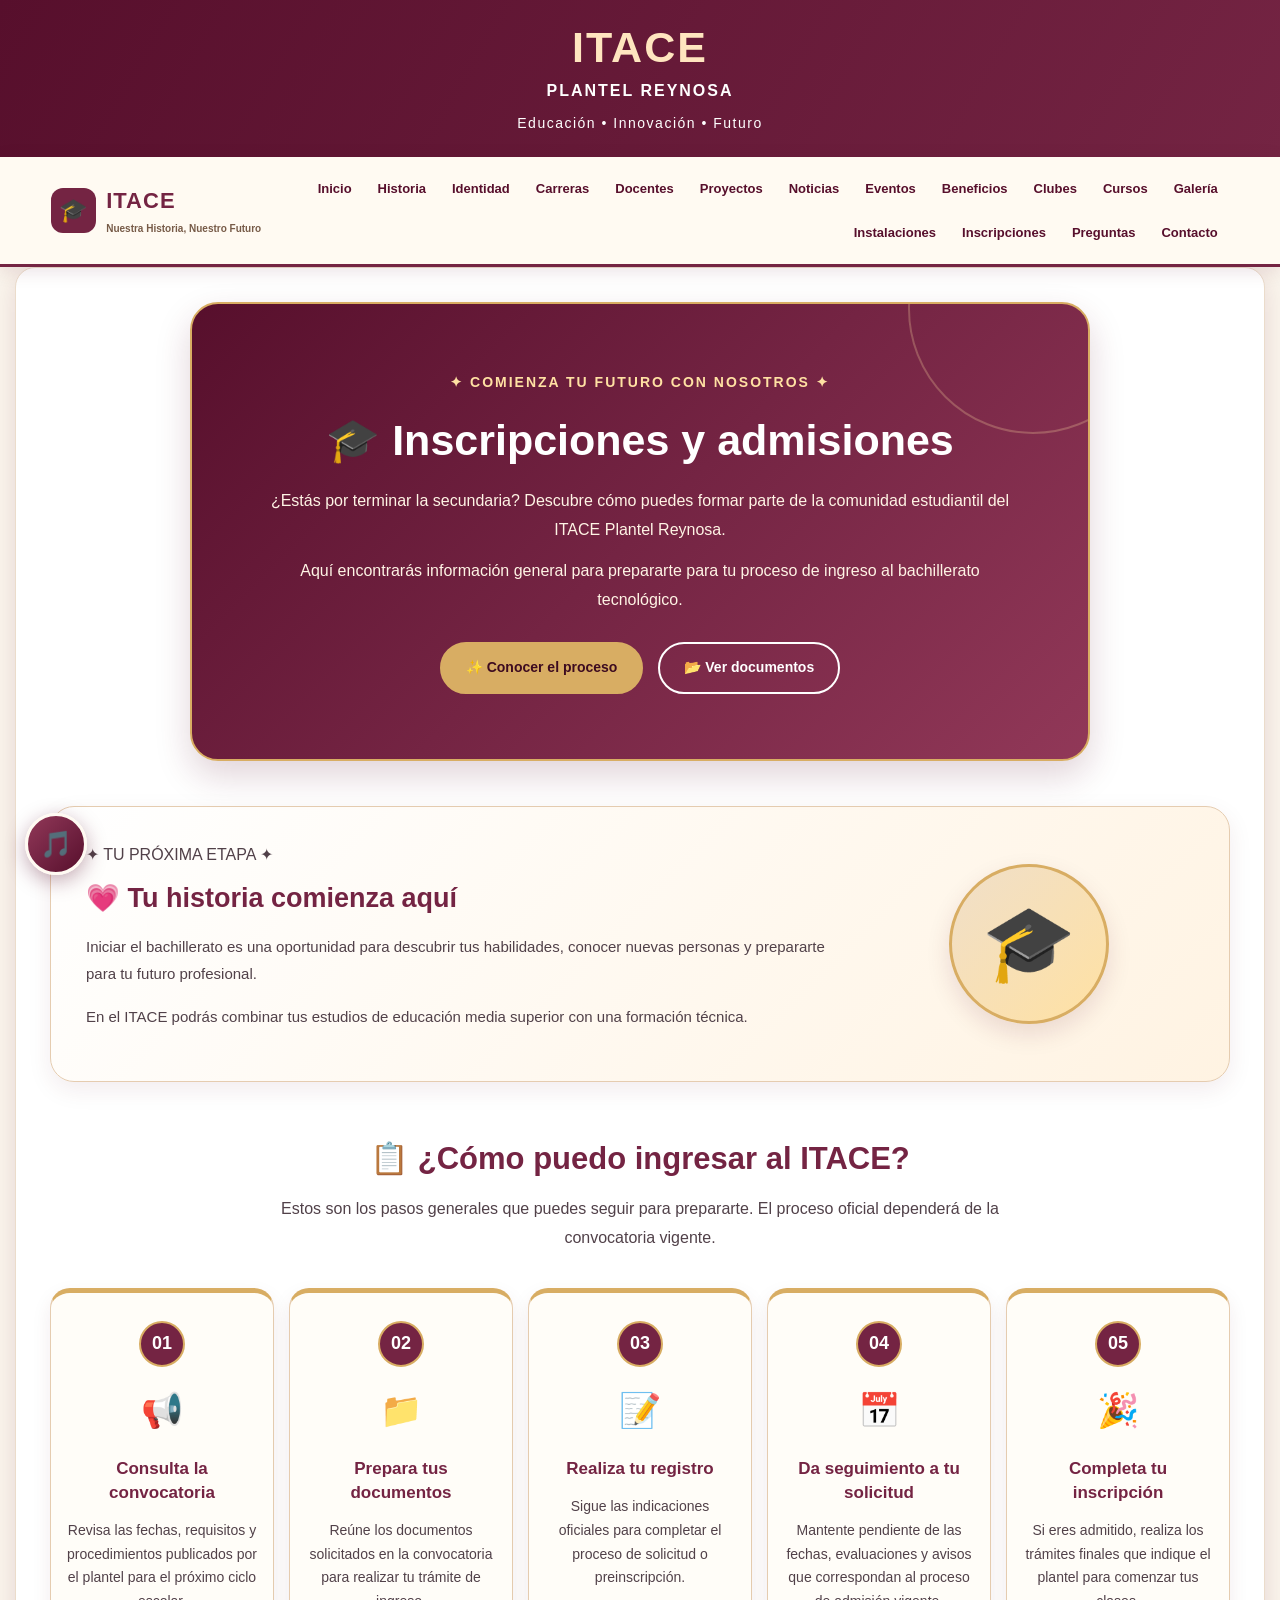
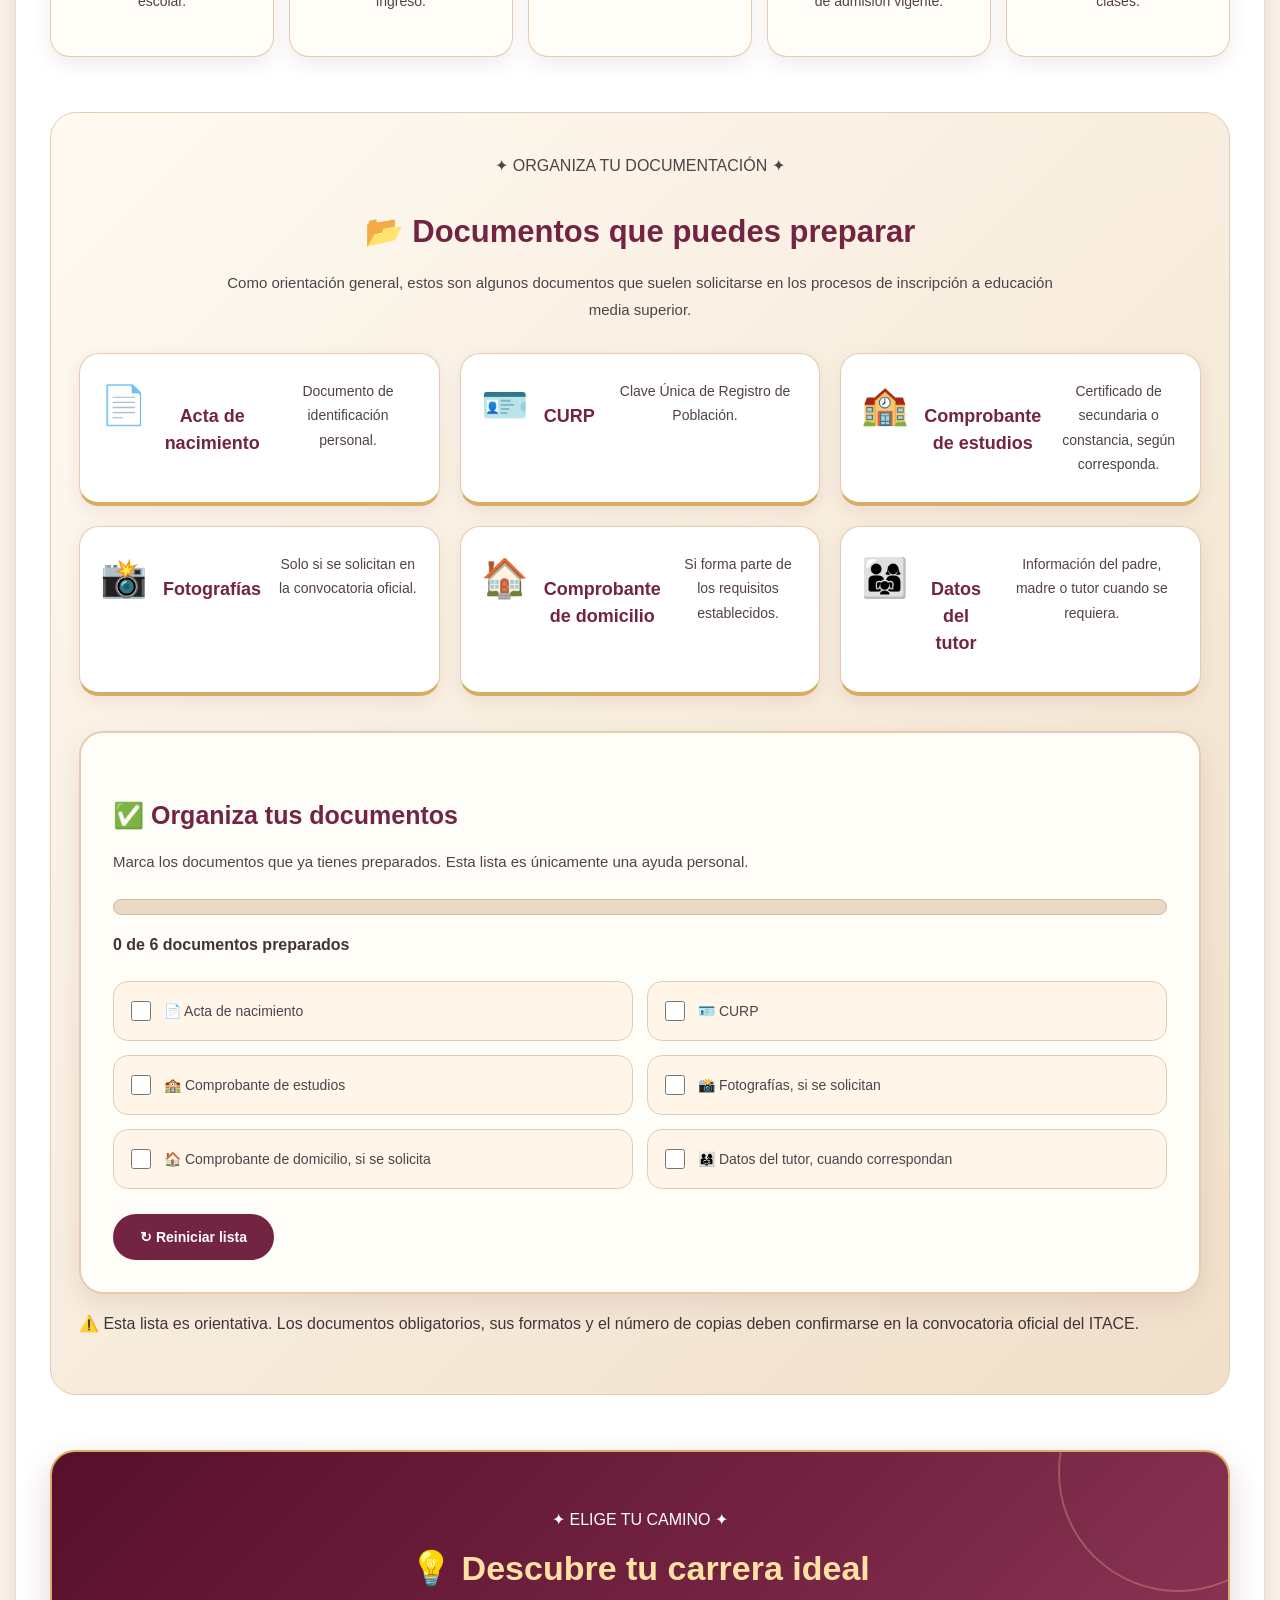
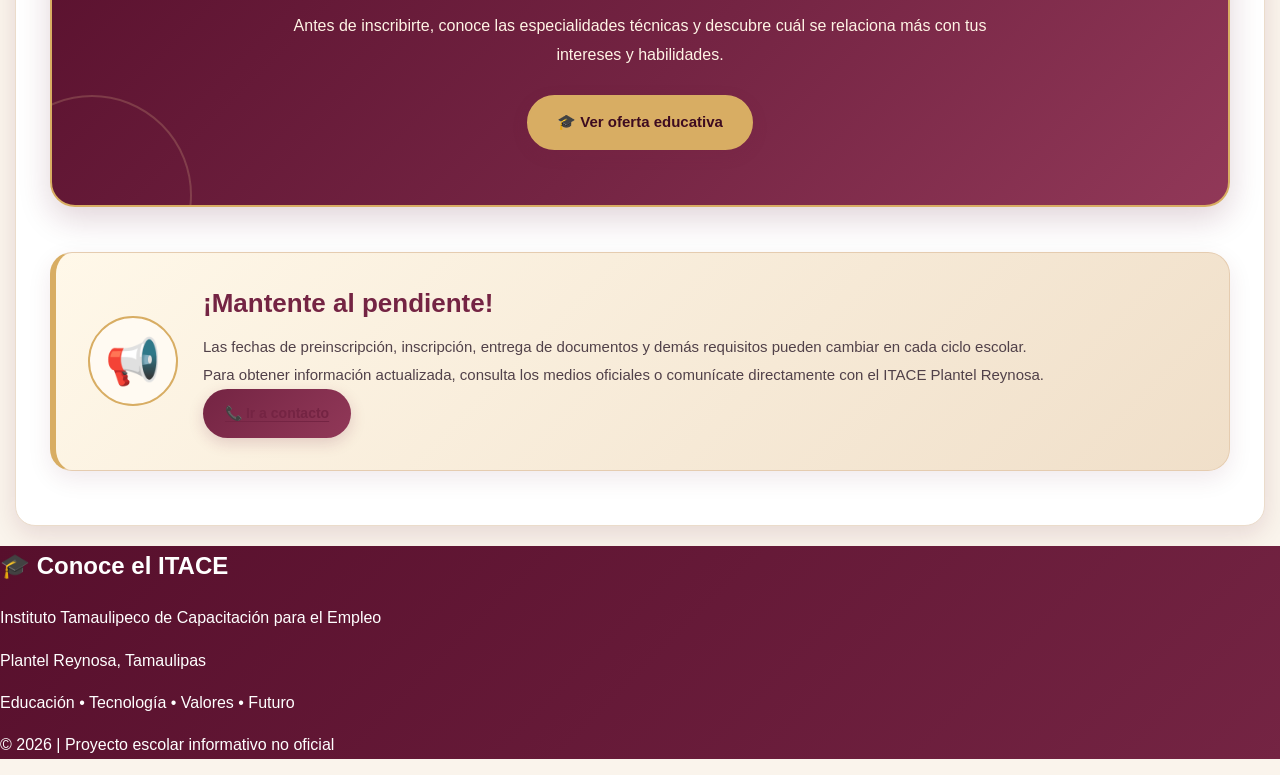
==== paginas/admisiones.html @ c3267d60 "Se agregaron noticias actuales como exhibicion de la banda de guerra y danza,se agregaron en tarjera" ====
<!DOCTYPE html>
<html lang="es">

<head>
    <meta charset="UTF-8">
    <meta name="viewport" content="width=device-width, initial-scale=1.0">

    <title>Admisiones | ITACE Plantel Reynosa</title>

    <link rel="stylesheet" href="../css/style.css">
</head>

<body>

<!-- =====================================
     ENCABEZADO
===================================== -->

<header class="encabezado">

    <div class="marca">
        <span class="logo-texto">ITACE</span>
        <span>PLANTEL REYNOSA</span>
    </div>

    <p>Educación • Innovación • Futuro</p>

</header>


<!-- =====================================
     MENÚ DE NAVEGACIÓN
===================================== -->

<nav class="menu-principal">

    <a href="../index.html#inicio" class="marca-itace">

        <span class="marca-icono">🎓</span>

        <span class="marca-texto">
            <strong>ITACE</strong>
            <small>Nuestra Historia, Nuestro Futuro</small>
        </span>

    </a>

    <!-- BOTÓN PARA CELULARES -->

    <button
        class="menu-hamburguesa"
        id="menuHamburguesa"
        type="button"
        aria-label="Abrir menú"
        aria-controls="enlacesMenu"
        aria-expanded="false">
        ☰
    </button>

    <!-- ENLACES DEL MENÚ -->

    <div class="enlaces-menu" id="enlacesMenu">

        <a href="../index.html#inicio">Inicio</a>
        <a href="conocenos.html#historia">Historia</a>
        <a href="identidad.html#identidad">Identidad</a>
        <a href="oferta-educativa.html#carreras">Carreras</a>
        <a href="docentes.html#docentes">Docentes</a>
        <a href="proyectos.html#proyectos">Proyectos</a>
        <a href="noticias.html#noticias">Noticias</a>
        <a href="eventos.html#eventos">Eventos</a>
        <a href="vida-estudiantil.html#beneficios">Beneficios</a>
        <a href="vida-estudiantil.html#clubes">Clubes</a>
        <a href="vida-estudiantil.html#cursos">Cursos</a>
        <a href="galeria.html#galeria">Galería</a>
        <a href="instalaciones.html#instalaciones">Instalaciones</a>
        <a href="admisiones.html#inscripciones">Inscripciones</a>
        <a href="preguntas.html#preguntas">Preguntas</a>
        <a href="contacto.html#contacto">Contacto</a>
    </div>

</nav>


<main>

<!-- =====================================
     SECCIÓN DE ADMISIONES
===================================== -->

<section class="seccion admisiones-itace" id="inscripciones">

    <!-- ENCABEZADO -->

    <div class="admisiones-encabezado">

        <span class="subtitulo">
            ✦ COMIENZA TU FUTURO CON NOSOTROS ✦
        </span>

        <h2>🎓 Inscripciones y admisiones</h2>

        <p>
            ¿Estás por terminar la secundaria?
            Descubre cómo puedes formar parte
            de la comunidad estudiantil del
            ITACE Plantel Reynosa.
        </p>

        <p>
            Aquí encontrarás información general
            para prepararte para tu proceso
            de ingreso al bachillerato tecnológico.
        </p>

<!-- BOTONES DE ACCESO RÁPIDO -->

<div class="admisiones-accesos">

    <a href="#proceso-admision" class="admisiones-btn-primario">
        ✨ Conocer el proceso
    </a>

    <a href="#documentos-admision" class="admisiones-btn-secundario">
        📂 Ver documentos
    </a>

</div>

    </div>


    <!-- =====================================
         BIENVENIDA
    ===================================== -->

    <div class="admisiones-bienvenida">

        <div class="admisiones-bienvenida-texto">

            <span>✦ TU PRÓXIMA ETAPA ✦</span>

            <h3>💗 Tu historia comienza aquí</h3>

            <p>
                Iniciar el bachillerato es una
                oportunidad para descubrir
                tus habilidades, conocer nuevas
                personas y prepararte para
                tu futuro profesional.
            </p>

            <p>
                En el ITACE podrás combinar
                tus estudios de educación
                media superior con una
                formación técnica.
            </p>

        </div>

        <div class="admisiones-bienvenida-icono">
            🎓
        </div>

    </div>


    <!-- =====================================
         PASOS PARA INGRESAR
    ===================================== -->

   <div class="admisiones-proceso" id="proceso-admision">

        <h3>📋 ¿Cómo puedo ingresar al ITACE?</h3>

        <p>
            Estos son los pasos generales
            que puedes seguir para prepararte.
            El proceso oficial dependerá
            de la convocatoria vigente.
        </p>

        <div class="admisiones-pasos">

            <!-- PASO 1 -->

            <article class="admision-paso">

                <span class="paso-numero">01</span>

                <div class="paso-icono">📢</div>

                <h4>Consulta la convocatoria</h4>

                <p>
                    Revisa las fechas, requisitos
                    y procedimientos publicados
                    por el plantel para el
                    próximo ciclo escolar.
                </p>

            </article>


            <!-- PASO 2 -->

            <article class="admision-paso">

                <span class="paso-numero">02</span>

                <div class="paso-icono">📁</div>

                <h4>Prepara tus documentos</h4>

                <p>
                    Reúne los documentos solicitados
                    en la convocatoria para
                    realizar tu trámite de ingreso.
                </p>

            </article>


            <!-- PASO 3 -->

            <article class="admision-paso">

                <span class="paso-numero">03</span>

                <div class="paso-icono">📝</div>

                <h4>Realiza tu registro</h4>

                <p>
                    Sigue las indicaciones oficiales
                    para completar el proceso
                    de solicitud o preinscripción.
                </p>

            </article>


            <!-- PASO 4 -->

            <article class="admision-paso">

                <span class="paso-numero">04</span>

                <div class="paso-icono">📅</div>

                <h4>Da seguimiento a tu solicitud</h4>

                <p>
                    Mantente pendiente de las
                    fechas, evaluaciones y avisos
                    que correspondan al proceso
                    de admisión vigente.
                </p>

            </article>


            <!-- PASO 5 -->

            <article class="admision-paso">

                <span class="paso-numero">05</span>

                <div class="paso-icono">🎉</div>

                <h4>Completa tu inscripción</h4>

                <p>
                    Si eres admitido, realiza
                    los trámites finales
                    que indique el plantel
                    para comenzar tus clases.
                </p>

            </article>

        </div>

    </div>


    <!-- =====================================
         DOCUMENTOS
    ===================================== -->

   <div class="admisiones-documentos" id="documentos-admision">

        <div class="documentos-encabezado">

            <span>✦ ORGANIZA TU DOCUMENTACIÓN ✦</span>

            <h3>📂 Documentos que puedes preparar</h3>

            <p>
                Como orientación general,
                estos son algunos documentos
                que suelen solicitarse en
                los procesos de inscripción
                a educación media superior.
            </p>

        </div>

        <div class="documentos-grid">

            <div class="documento-card">
                <span>📄</span>
                <h4>Acta de nacimiento</h4>
                <p>Documento de identificación personal.</p>
            </div>

            <div class="documento-card">
                <span>🪪</span>
                <h4>CURP</h4>
                <p>Clave Única de Registro de Población.</p>
            </div>

            <div class="documento-card">
                <span>🏫</span>
                <h4>Comprobante de estudios</h4>
                <p>
                    Certificado de secundaria o
                    constancia, según corresponda.
                </p>
            </div>

            <div class="documento-card">
                <span>📸</span>
                <h4>Fotografías</h4>
                <p>
                    Solo si se solicitan en
                    la convocatoria oficial.
                </p>
            </div>

            <div class="documento-card">
                <span>🏠</span>
                <h4>Comprobante de domicilio</h4>
                <p>
                    Si forma parte de los
                    requisitos establecidos.
                </p>
            </div>

            <div class="documento-card">
                <span>👨‍👩‍👧</span>
                <h4>Datos del tutor</h4>
                <p>
                    Información del padre,
                    madre o tutor cuando se requiera.
                </p>
            </div>

        </div>

<!-- LISTA INTERACTIVA DE PREPARACIÓN -->

<div class="admisiones-checklist">

    <div class="checklist-encabezado">
        <h4>✅ Organiza tus documentos</h4>
        <p>
            Marca los documentos que ya tienes preparados.
            Esta lista es únicamente una ayuda personal.
        </p>
    </div>

    <div class="checklist-progreso">
        <div id="admisionesBarraProgreso"></div>
    </div>

    <p id="admisionesTextoProgreso"
       class="checklist-contador"
       aria-live="polite">
        0 de 6 documentos preparados
    </p>

    <div class="checklist-opciones">

        <label>
            <input type="checkbox" class="admision-check">
            <span>📄 Acta de nacimiento</span>
        </label>

        <label>
            <input type="checkbox" class="admision-check">
            <span>🪪 CURP</span>
        </label>

        <label>
            <input type="checkbox" class="admision-check">
            <span>🏫 Comprobante de estudios</span>
        </label>

        <label>
            <input type="checkbox" class="admision-check">
            <span>📸 Fotografías, si se solicitan</span>
        </label>

        <label>
            <input type="checkbox" class="admision-check">
            <span>🏠 Comprobante de domicilio, si se solicita</span>
        </label>

        <label>
            <input type="checkbox" class="admision-check">
            <span>👨‍👩‍👧 Datos del tutor, cuando correspondan</span>
        </label>

    </div>

    <button id="reiniciarChecklist"
            class="checklist-reiniciar"
            type="button">
        ↻ Reiniciar lista
    </button>

</div>

        <p class="documentos-aviso">
            ⚠️ Esta lista es orientativa.
            Los documentos obligatorios, sus formatos
            y el número de copias deben confirmarse
            en la convocatoria oficial del ITACE.
        </p>

    </div>


    <!-- =====================================
         OFERTA EDUCATIVA
    ===================================== -->

    <div class="admisiones-carreras">

        <span>✦ ELIGE TU CAMINO ✦</span>

        <h3>💡 Descubre tu carrera ideal</h3>

        <p>
            Antes de inscribirte, conoce las
            especialidades técnicas y descubre
            cuál se relaciona más con tus
            intereses y habilidades.
        </p>

        <a
            href="oferta-educativa.html#carreras"
            class="boton-principal">
            🎓 Ver oferta educativa
        </a>

    </div>


    <!-- =====================================
         AVISO DE CONVOCATORIA
    ===================================== -->

    <div class="admisiones-aviso">

        <div class="aviso-icono">📢</div>

        <div class="aviso-contenido">

            <h3>¡Mantente al pendiente!</h3>

            <p>
                Las fechas de preinscripción,
                inscripción, entrega de documentos
                y demás requisitos pueden cambiar
                en cada ciclo escolar.
            </p>

            <p>
                Para obtener información actualizada,
                consulta los medios oficiales
                o comunícate directamente
                con el ITACE Plantel Reynosa.
            </p>

            <a
                href="contacto.html#contacto"
                class="boton-principal">
                📞 Ir a contacto
            </a>

        </div>

    </div>

</section>

</main>


<!-- =====================================
     PIE DE PÁGINA
===================================== -->

<footer>

    <h2>🎓 Conoce el ITACE</h2>

    <p>
        Instituto Tamaulipeco de Capacitación
        para el Empleo
    </p>

    <p>Plantel Reynosa, Tamaulipas</p>

    <p>Educación • Tecnología • Valores • Futuro</p>

    <p>
        © 2026 | Proyecto escolar informativo no oficial
    </p>

</footer>


<!-- =====================================
     JAVASCRIPT
===================================== -->

<script src="../js/script.js" defer></script>

<!-- BOTÓN PARA VOLVER ARRIBA -->

<button
    id="volverArriba"
    class="oculto"
    type="button"
    aria-label="Volver al inicio de la página"
    title="Volver arriba">
    ↑
</button>

<!-- =====================================
     BOTÓN DE MÚSICA
===================================== -->

<div class="reproductor-itace">

    <audio id="musicaFondo" loop>
       <source src="../audio/musica-itace.mp3" type="audio/mpeg">
        Tu navegador no soporta audio.
    </audio>

    <button
        id="botonMusica"
        class="boton-musica"
        type="button"
        aria-label="Reproducir música"
        aria-pressed="false"
        title="Reproducir música">
        🎵
    </button>

</div>

</body>
</html>
---- css/style.css ----
/* ==========================================
   1. COLORES Y CONFIGURACIÓN GENERAL
========================================== */
:root {
    --guinda: #742443;
    --guinda-oscuro: #570f2c;
    --guinda-claro: #913858;
    --beige: #f0dfc9;
    --beige-claro: #fff6e9;
    --crema: #fffaf2;
    /* Variables conservadas por compatibilidad */
    --rosa: #913858;
    --rosa-claro: #fff6e9;
    --dorado: #d8ad63;
    --fondo: #faf4ec;
    --texto: #40343a;
    --texto-suave: #594b50;
    --blanco: #ffffff;
    --sombra: 0 8px 24px #570f2c1f;
    --radio: 20px;
}
*,
*::before,
*::after {
    box-sizing: border-box;
}
html {
    scroll-behavior: smooth;
    scroll-padding-top: 100px;
}
body {
    margin: 0;
    font-family: "Segoe UI", Arial, sans-serif;
    background: var(--fondo);
    color: var(--texto);
    overflow-x: hidden;
    line-height: 1.65;
}
img,
video,
iframe {
    max-width: 100%;
}
img {
    height: auto;
}
a {
    transition: 0.3s ease;
}
button,
input,
select,
textarea {
    font-family: inherit;
}
a:focus-visible,
button:focus-visible,
input:focus-visible {
    outline: 3px solid var(--guinda-claro);
    outline-offset: 3px;
}
/* ==========================================
   2. ENCABEZADO PRINCIPAL
========================================= */
.encabezado {
    padding: 22px 20px;
    background: linear-gradient(
        120deg,
        var(--guinda-oscuro),
        var(--guinda)
    );
    color: var(--blanco);
    text-align: center;
}
.marca {
    display: flex;
    flex-direction: column;
    align-items: center;
    gap: 4px;
    font-weight: bold;
    letter-spacing: 2px;
}
.logo-texto {
    color: #ffe5bf;
    font-size: clamp(34px, 4vw, 43px);
    line-height: 1.2;
}
.encabezado p {
    margin: 8px 0 0;
    color: #ffffff;
    font-size: 14px;
    letter-spacing: 1.5px;
}
/* ==========================================
   3. MENÚ DE NAVEGACIÓN
========================================== */
.menu-principal {
    position: sticky;
    top: 0;
    z-index: 1000;
    display: flex;
    align-items: center;
    justify-content: space-between;
    gap: 18px;
    width: 100%;
    padding: 12px 4%;
    background: #fffaf2fa;
    border-bottom: 3px solid var(--guinda);
    box-shadow: 0 4px 18px #570f2c1f;
}
/* ==========================================
   4. LOGOTIPO Y NOMBRE DEL PLANTEL
========================================== */
.marca-itace {
    display: flex;
    align-items: center;
    gap: 10px;
    flex-shrink: 0;
    text-decoration: none;
}
.marca-icono {
    display: flex;
    align-items: center;
    justify-content: center;
    width: 45px;
    height: 45px;
    background: var(--guinda);
    border-radius: 12px;
    color: white;
    font-size: 23px;
}
.marca-texto {
    display: flex;
    flex-direction: column;
    gap: 2px;
}
.marca-texto strong {
    color: var(--guinda);
    font-size: 22px;
    letter-spacing: 1px;
}
.marca-texto small {
    color: #775b48;
    font-size: 10px;
    font-weight: bold;
}
/* ==========================================
   5. ENLACES DEL MENÚ
========================================== */
.enlaces-menu {
    display: flex;
    align-items: center;
    justify-content: flex-end;
    flex-wrap: wrap;
    gap: 4px;
}
.enlaces-menu a {
    display: inline-block;
    padding: 9px 11px;
    color: var(--guinda-oscuro);
    font-size: 13px;
    font-weight: 600;
    text-decoration: none;
    border-radius: 25px;
    transition:
        background 0.3s ease,
        color 0.3s ease,
        transform 0.3s ease;
}
.enlaces-menu a:hover,
.enlaces-menu a:focus-visible {
    background: var(--guinda);
    color: white;
    transform: translateY(-2px);
}
/* ==========================================
   6. BOTÓN HAMBURGUESA
========================================== */
.menu-hamburguesa {
    display: none;
    padding: 10px 14px;
    background: var(--guinda);
    color: white;
    border: none;
    border-radius: 10px;
    font-size: 24px;
    cursor: pointer;
}
.menu-hamburguesa:hover {
    background: var(--guinda-oscuro);
}
/* ==========================================
   7. PORTADA PRINCIPAL
========================================== */
.portada {
    position: relative;
    display: flex;
    align-items: center;
    justify-content: center;
    width: 100%;
    min-height: 78vh;
    padding: 75px 25px;
    background: var(--guinda-oscuro);
    overflow: hidden;
}
/* IMAGEN DE FONDO */
.portada .imagen-portada {
    position: absolute;
    inset: 0;
    width: 100%;
    height: 100%;
    object-fit: cover;
    object-position: center;
    filter: brightness(0.85);
    transition: transform 6s ease;
}
.portada:hover .imagen-portada {
    transform: scale(1.04);
}
/* CAPA OSCURA PARA LEER LOS TEXTOS */
.portada::after {
    content: "";
    position: absolute;
    inset: 0;
    z-index: 1;
    background: linear-gradient(
        90deg,
        #2d0518eb,
        #500a28b8,
        #2d05188c
    );
}
/* CONTENIDO DE LA PORTADA */
.portada .portada-contenido {
    position: relative;
    z-index: 2;
    width: 100%;
    max-width: 950px;
    margin: 0 auto;
    text-align: center;
    color: white;
}
/* ETIQUETA DE BIENVENIDA */
.portada .etiqueta {
    display: inline-block;
    padding: 9px 19px;
    background: #ffffff21;
    color: #ffe5bf;
    border: 1px solid #e9cba4;
    border-radius: 25px;
    font-size: 12px;
    font-weight: bold;
    letter-spacing: 1.5px;
}
/* TÍTULO PRINCIPAL */
.portada h1 {
    max-width: 900px;
    margin: 22px auto 15px;
    color: white;
    font-size: clamp(34px, 5.5vw, 68px);
    line-height: 1.15;
    text-shadow: 0 4px 18px #00000080;
}
.portada h1 span {
    display: block;
    color: #ffe5bf;
}
/* SUBTÍTULO */
.portada h2 {
    max-width: 780px;
    margin: 12px auto 18px;
    color: #ffe5bf;
    font-size: clamp(19px, 2.5vw, 28px);
    line-height: 1.4;
}
/* DESCRIPCIÓN */
.portada p {
    max-width: 720px;
    margin: 0 auto 25px;
    color: #ffffff;
    font-size: clamp(16px, 1.6vw, 19px);
    line-height: 1.75;
}
/* ==========================================
   8. BOTONES DE LA PORTADA
========================================== */
.botones-portada {
    display: flex;
    align-items: center;
    justify-content: center;
    flex-wrap: wrap;
    gap: 14px;
}
.boton {
    display: inline-block;
    padding: 13px 23px;
    margin: 4px;
    background: linear-gradient(
        135deg,
        var(--guinda),
        var(--guinda-claro)
    );
    color: white;
    font-size: 15px;
    font-weight: bold;
    text-decoration: none;
    border-radius: 30px;
    box-shadow: 0 5px 15px #491a2a40;
    transition: 0.3s ease;
}
.boton:hover {
    transform: translateY(-4px);
    box-shadow: 0 9px 22px #491a2a59;
}
/* BOTÓN CLARO */
.boton-claro {
    background: var(--beige-claro);
    color: var(--guinda-oscuro);
}
.boton-claro:hover {
    background: #f0dfc9;
}
/* BOTÓN OSCURO */
.boton-oscuro {
    background: var(--guinda-oscuro);
    color: white;
}
/* ==========================================
   9. BOTÓN PRINCIPAL DE OTRAS PÁGINAS
========================================== */
.boton-principal {
    display: inline-flex;
    align-items: center;
    justify-content: center;
    gap: 8px;
    padding: 13px 22px;
    background: linear-gradient(
        135deg,
        var(--guinda),
        var(--guinda-claro)
    );
    color: white;
    font-size: 14px;
    font-weight: bold;
    text-decoration: none;
    border: none;
    border-radius: 28px;
    cursor: pointer;
    box-shadow: 0 5px 15px #7424432e;
    transition: 0.3s ease;
}
.boton-principal:hover {
    background: var(--guinda-oscuro);
    color: white;
    transform: translateY(-3px);
}
/* ==========================================
   10. ESTADÍSTICAS DEL PLANTEL
========================================== */
.estadisticas {
    display: grid;
    grid-template-columns: repeat(4, minmax(0, 1fr));
    gap: 12px;
    padding: 28px 20px;
    background: var(--guinda);
    color: white;
    text-align: center;
}
.estadisticas > div {
    padding: 12px 16px;
    border-right: 1px solid #ffffff40;
}
.estadisticas > div:last-child {
    border-right: none;
}
.estadisticas h2 {
    margin: 0 0 5px;
    color: #ffe5bf;
    font-size: 36px;
}
.estadisticas p {
    margin: 0;
    color: white;
    font-size: 15px;
    line-height: 1.6;
}
/* ==========================================
   11. DISEÑO GENERAL DE SECCIONES
========================================== */
.seccion {
    width: 92%;
    max-width: 1200px;
    margin: 32px auto;
    padding: 34px;
    background: white;
    border: 1px solid #ebdccb;
    border-radius: var(--radio);
    box-shadow: var(--sombra);
    scroll-margin-top: 110px;
}
.seccion h2 {
    margin: 12px 0 18px;
    color: var(--guinda);
    font-size: clamp(26px, 3vw, 34px);
    line-height: 1.3;
}
.seccion h3 {
    color: var(--guinda-oscuro);
}
.seccion p {
    color: var(--texto);
    font-size: 16px;
    line-height: 1.75;
}
/* ETIQUETAS SUPERIORES */
.subtitulo {
    color: var(--guinda);
    font-size: 13px;
    font-weight: bold;
    letter-spacing: 1.5px;
}
/* ==========================================
   12. SECCIÓN DE BIENVENIDA
========================================== */
.bienvenida {
    border-top: 5px solid var(--guinda);
}
.bienvenida h2 {
    text-align: center;
}
.bienvenida > .subtitulo {
    display: block;
    text-align: center;
}
.bienvenida > p {
    max-width: 950px;
    margin: 12px auto;
}

/* ==========================================
   BIENVENIDA ITACE REYNOSA
   DISEÑO CORREGIDO SEGÚN HTML
========================================== */
/* CONTENEDOR PRINCIPAL */
.bienvenida-itace {
    width: 94%;
    max-width: 1250px;
    margin: 40px auto;
    padding: 38px;
    background: linear-gradient(
        145deg,
        #fffdf8,
        #f5e7d5
    );
    border: 1px solid #e6cfb3;
    border-top: 6px solid #742443;
    border-radius: 25px;
    box-shadow: 0 12px 30px #570f2c1f;
}
/* TEXTO E IMAGEN PRINCIPAL */
.bienvenida-contenedor {
    display: grid;
    grid-template-columns: 1.15fr 0.85fr;
    align-items: center;
    gap: 35px;
}
/* COLUMNA DE TEXTO */
.bienvenida-texto {
    min-width: 0;
}
/* ETIQUETA */
.bienvenida-etiqueta {
    display: inline-block;
    margin-bottom: 15px;
    color: #913858;
    font-size: 13px;
    font-weight: bold;
    letter-spacing: 2px;
}
/* TÍTULO */
.bienvenida-texto h2 {
    margin: 0 0 18px;
    color: #570f2c;
    font-size: clamp(29px, 3.5vw, 43px);
    line-height: 1.25;
}
.bienvenida-texto h2 span {
    color: #913858;
}
/* LÍNEA DECORATIVA */
.bienvenida-linea {
    width: 85px;
    height: 5px;
    margin-bottom: 22px;
    background: linear-gradient(
        90deg,
        #742443,
        #d8ad63
    );
    border-radius: 20px;
}
/* PÁRRAFOS */
.bienvenida-texto > p {
    margin: 14px 0;
    color: #514149;
    font-size: 16px;
    line-height: 1.85;
}
/* MENSAJE DE LA COMUNIDAD */
.bienvenida-mensaje {
    display: flex;
    align-items: flex-start;
    gap: 15px;
    margin-top: 25px;
    padding: 20px;
    background: #f0dfc9;
    border-left: 5px solid #742443;
    border-radius: 15px;
}
.bienvenida-icono {
    flex-shrink: 0;
    font-size: 30px;
}
.bienvenida-mensaje p {
    margin: 0;
    color: #514149;
    font-size: 15px;
    line-height: 1.75;
}
/* IMAGEN PRINCIPAL */
.bienvenida-imagen-principal {
    min-width: 0;
    padding: 10px;
    background: white;
    border: 2px solid #d8ad63;
    border-radius: 22px;
    overflow: hidden;
    box-shadow: 0 10px 25px #570f2c26;
}#570f2c26
.bienvenida-imagen-principal img {
    display: block;
    width: 100%;
    height: 390px;
    object-fit: cover;
    border-radius: 14px;
}
/* GALERÍA INFERIOR */
.bienvenida-galeria {
    display: grid;
    grid-template-columns: repeat(3, minmax(0, 1fr));
    gap: 20px;
    margin-top: 35px;
}
/* TARJETAS DE FOTOGRAFÍAS */
.bienvenida-foto {
    min-width: 0;
    padding: 10px;
    background: #ffffff;
    border: 1px solid #e5cfb4;
    border-radius: 18px;
    overflow: hidden;
    box-shadow: 0 6px 18px #570f2c1a;
    transition:#570f2c1a
        transform 0.3s ease,
        box-shadow 0.3s ease;
}
.bienvenida-foto:hover {
    transform: translateY(-5px);
    box-shadow: 0 12px 25px #570f2c2e;
}
/* IMÁGENES DE LA GALERÍA */
.bienvenida-foto img {
    display: block;
    width: 100%;
    height: 200px;
    object-fit: cover;
    border-radius: 12px;
}
/* NOMBRE DE CADA FOTOGRAFÍA */
.bienvenida-foto span {
    display: block;
    padding: 13px 5px 6px;
    color: #742443;
    font-size: 15px;
    font-weight: bold;
    text-align: center;
}
/* TABLETAS */
@media (max-width: 900px) {
    .bienvenida-itace {
        padding: 28px;
    }
    .bienvenida-contenedor {
        grid-template-columns: 1fr;
        gap: 25px;
    }
    .bienvenida-imagen-principal img {
        height: 320px;
    }
    .bienvenida-galeria {
        grid-template-columns: repeat(2, minmax(0, 1fr));
    }
}
/* CELULARES */
@media (max-width: 600px) {
    .bienvenida-itace {
        width: 95%;
        margin: 22px auto;
        padding: 23px 17px;
    }
    .bienvenida-texto h2 {
        font-size: 29px;
    }
    .bienvenida-texto > p {
        font-size: 15px;
    }
    .bienvenida-mensaje {
        padding: 15px;
    }
    .bienvenida-imagen-principal img {
        height: 240px;
    }
   .bienvenida-galeria {
        grid-template-columns: 1fr;
        gap: 16px;
    }
    .bienvenida-foto img {
        height: 220px;
    }
}
@media (prefers-reduced-motion: reduce) {
    .bienvenida-foto {
        transition: none;
    }
    .bienvenida-foto:hover {
        transform: none;
    }
}
/* ==========================================
   13. GALERÍA DE BIENVENIDA
========================================== */
.galeria {
    display: grid;
    grid-template-columns: repeat(2, minmax(0, 1fr));
    gap: 18px;
    margin-top: 25px;
}
.galeria img {
    display: block;
    width: 100%;
    height: 250px;
    object-fit: cover;
    border-radius: 16px;
    box-shadow: 0 5px 16px #570f2c26;
    transition: 0.35s ease;
}
.galeria img:hover {
    transform: scale(1.025);
    box-shadow: 0 10px 24px #570f2c38;
}
/* ==========================================
   14. TARJETAS PARA EXPLORAR EL ITACE
========================================== */
.inicio-explorar {
    text-align: center;
}
.inicio-explorar-grid {
    display: grid;
    grid-template-columns: repeat(4, minmax(0, 1fr));
    gap: 16px;
    margin-top: 25px;
}
.inicio-explorar-card {
    min-width: 0;
    padding: 24px 18px;
    background: linear-gradient(
        145deg,
        #fffdf8,
        #f4e5d2
    );
    border: 1px solid #e4cbb0;
    border-bottom: 4px solid var(--guinda);
    border-radius: 18px;
    box-shadow: 0 5px 16px #570f2c1a;
    transition: 0.3s ease;
}
.inicio-explorar-card:hover {
    transform: translateY(-5px);
    box-shadow: 0 12px 25px #570f2c2e;
}
.inicio-explorar-icono {
    font-size: 42px;
}
.inicio-explorar-card h3 {
    margin: 12px 0;
    color: var(--guinda);
    font-size: 20px;
}
.inicio-explorar-card p {
    margin: 8px 0;
    color: var(--texto);
    font-size: 15px;
    line-height: 1.7;
}
/* ==========================================
   15. MENSAJE FINAL DEL INICIO
========================================== */
.inicio-mensaje {
    text-align: center;
    background: linear-gradient(
        135deg,
        #f1dfc9,
        #fffaf2
    );
    border-left: 5px solid var(--guinda);
}
.inicio-mensaje p {
    max-width: 800px;
    margin-left: auto;
    margin-right: auto;
}
/* ==========================================
   16. DISEÑO PARA TABLETAS
========================================== */
@media (max-width: 1050px) {
    .menu-principal {
        flex-wrap: wrap;
        padding: 12px 5%;
    }
    .menu-hamburguesa {
        display: block;
    }
    .enlaces-menu {
        display: none;
        flex-direction: column;
        align-items: stretch;
        width: 100%;
        max-height: calc(100dvh - 90px);
        overflow-y: auto;
        gap: 5px;
        padding: 10px 0;
    }
    .enlaces-menu.activo {
        display: flex;
    }
    .enlaces-menu a {
        display: block;
        padding: 12px 18px;
        border-radius: 10px;
    }
    .enlaces-menu a:hover {
        transform: none;
    }
}
@media (max-width: 900px) {
    .estadisticas {
        grid-template-columns: repeat(2, minmax(0, 1fr));
    }
    .inicio-explorar-grid {
        grid-template-columns: repeat(2, minmax(0, 1fr));
    }
    .seccion {
        width: 94%;
        padding: 28px;
    }
}
/* ==========================================
   17. DISEÑO PARA CELULARES
========================================== */
@media (max-width: 650px) {
    .encabezado {
        padding: 18px 12px;
    }
    .logo-texto {
        font-size: 34px;
    }
    .encabezado p {
        font-size: 12px;
        letter-spacing: 1px;
    }
    .marca-texto strong {
        font-size: 19px;
    }
    .marca-texto small {
        font-size: 9px;
    }
    .marca-icono {
        width: 40px;
        height: 40px;
    }
    .portada {
        min-height: 70vh;
        padding: 60px 18px;
    }
    .portada h1 {
        font-size: clamp(30px, 8vw, 43px);
    }
    .portada h2 {
        font-size: 19px;
    }
    .portada p {
        font-size: 16px;
    }
    .portada .etiqueta {
        font-size: 11px;
        letter-spacing: 1px;
    }
    .botones-portada {
        flex-direction: column;
    }
    .botones-portada .boton {
        width: 100%;
        max-width: 320px;
    }
    .estadisticas {
        padding: 20px 12px;
    }
    .estadisticas > div {
        padding: 12px 8px;
        border-right: none;
    }
    .estadisticas h2 {
        font-size: 29px;
    }
    .estadisticas p {
        font-size: 13px;
    }
    .seccion {
        width: 95%;
        margin: 22px auto;
        padding: 23px 17px;
    }
    .seccion h2 {
        font-size: 26px;
    }
    .seccion p {
        font-size: 15px;
        line-height: 1.75;
    }
    .galeria,
    .inicio-explorar-grid {
        grid-template-columns: 1fr;
    }
    .galeria img {
        height: 220px;
    }
    .inicio-explorar-card {
        padding: 23px 18px;
    }
    .boton {
        font-size: 14px;
        padding: 12px 18px;
    }
}
/* ==========================================
   18. ACCESIBILIDAD
========================================== */
@media (prefers-reduced-motion: reduce) {*,*::before, *::after {
        scroll-behavior: auto !important;
        animation-duration: 0.01ms !important;
        transition-duration: 0.01ms !important;
    }
}
/* ==========================================
   19. HISTORIA - ESTILO ARCHIVO ANTIGUO
========================================== */
#historia.historia-antigua {
    position: relative;
    overflow: hidden;
    padding: 38px 34px;
    background:
        radial-gradient(circle at 15% 15%,
            #8b5b271a, transparent 45%),
        linear-gradient(135deg,
            #fff4d7, #efd8a9, #f9e8c2);
    border: 6px double #a77943;
    border-radius: 18px;
    box-shadow:
        inset 0 0 35px #754a1f1f,
        0 12px 28px #4b2a1226;
}
#historia.historia-antigua::before {
    content: none;
}
/* ENCABEZADO HISTÓRICO */
#historia .historia-encabezado {
    text-align: center;
    margin-bottom: 25px;
}
#historia .historia-decoracion {
    display: block;
    margin-bottom: 10px;
    color: #95632d;
    font-size: 26px;
}
#historia .historia-etiqueta {
    display: block;
    color: #805020;
    font-size: 12px;
    font-weight: bold;
    letter-spacing: 2px;
}
#historia .historia-encabezado h2 {
    margin: 12px 0;
    color: #683c24;
    font-family: Georgia, serif;
    font-size: clamp(29px, 4vw, 44px);
}
#historia .historia-frase {
    text-align: center;
    font-style: italic;
}
#historia p {
    color: #593c28;
    font-family: Georgia, serif;
    font-size: 16px;
    line-height: 1.8;
}
/* INTRODUCCIÓN */
#historia .historia-introduccion {
    max-width: 1000px;
    margin: 0 auto 28px;
    padding: 25px;
    background: #fff9e5bf;
    border: 1px solid #c9a875;
    border-radius: 12px;
}
#historia .historia-introduccion h3 {
    margin: 0 0 14px;
    color: #754323;
    font-family: Georgia, serif;
    font-size: 25px;
}
#historia .historia-introduccion p {
    margin: 10px 0;
}
/* FOTOGRAFÍA Y CAPÍTULO */
#historia .historia-destacada {
    display: grid;
    grid-template-columns: repeat(2, minmax(0, 1fr));
    align-items: center;
    gap: 28px;
    margin-bottom: 32px;
}
#historia .historia-foto-principal {
    margin: 0;
    padding: 12px;
    background: #fff6df;
    border: 4px double #a77943;
    box-shadow: 0 8px 22px #5b3a192e;
}
#historia .historia-foto-principal img {
    display: block;
    width: 100%;
    max-height: 420px;
    object-fit: contain;
}
#historia figcaption {
    margin-top: 10px;
    color: #754323;
    font-family: Georgia, serif;
    font-size: 13px;
    font-style: italic;
    text-align: center;
}
#historia .historia-capitulo span {
    color: #805020;
    font-weight: bold;
    font-size: 13px;
    letter-spacing: 1.5px;
}
#historia .historia-capitulo h3 {
    margin: 8px 0 12px;
    color: #754323;
    font-family: Georgia, serif;
    font-size: clamp(42px, 6vw, 78px);
}
#historia .historia-capitulo p {
    margin: 10px 0;
}
/* ==========================================
   20. CRONOLOGÍA DEL ITACE
========================================== */
#historia .historia-cronologia {
    margin: 32px 0;
}
#historia .historia-cronologia > h3,
#historia .historia-recuerdos > h3 {
    margin: 0 0 22px;
    color: #683c24;
    font-family: Georgia, serif;
    font-size: 27px;
    text-align: center;
}
#historia .linea-tiempo-antigua {
    display: grid;
    grid-template-columns: repeat(2, minmax(0, 1fr));
    gap: 18px;
}
#historia .momento-antiguo {
    min-width: 0;
    padding: 22px;
    background: #fff9e5e0;
    border: 2px solid #c7a16c;
    border-left: 6px solid #95632d;
    border-radius: 12px;
    box-shadow: 0 5px 15px #5b3a191a;
    transition: 0.3s ease;
}
#historia .momento-antiguo:hover {
    transform: translateY(-4px);
    box-shadow: 0 10px 22px #5b3a192e;
}
#historia .momento-anio {
    display: inline-block;
    margin-bottom: 8px;
    color: #754323;
    font-family: Georgia, serif;
    font-size: 29px;
    font-weight: bold;
}
#historia .momento-antiguo h4 {
    margin: 0 0 10px;
    color: #754323;
    font-family: Georgia, serif;
    font-size: 20px;
}
#historia .momento-antiguo p {
    margin: 0;
}
/* ==========================================
   IMÁGENES EN LA LÍNEA DEL TIEMPO
========================================== */
#historia .momento-antiguo {
    overflow: hidden;
}
/* FOTOGRAFÍA HISTÓRICA */
#historia .momento-imagen {
    display: block;
    width: 100%;
    height: 210px;
    margin: 15px 0;
    object-fit: cover;
    border: 4px solid #fff6df;
    outline: 1px solid #c7a16c;
    border-radius: 12px;
    box-shadow: 0 5px 15px #570f2c26;
    transition:
        transform 0.3s ease,
        box-shadow 0.3s ease;
}
/* EFECTO AL PASAR EL CURSOR */
#historia .momento-imagen:hover {
    transform: scale(1.02);
    box-shadow: 0 9px 22px #570f2c38;
}
/* ADAPTACIÓN A CELULARES */
@media (max-width: 600px) {
    #historia .momento-imagen {
        height: 190px;
    }
}
@media (prefers-reduced-motion: reduce) {
    #historia .momento-imagen {
        transition: none;
    }
    #historia .momento-imagen:hover {
        transform: none;
    }
}
/* MOSTRAR CUATRO FECHAS INICIALMENTE */
#historia .momento-antiguo:nth-child(n+5) {
    display: none;
}
#historia .linea-tiempo-antigua.expandida
.momento-antiguo {
    display: block;
}
/* BOTÓN VER MÁS HISTORIA */
#historia .contenedor-boton-historia {
    margin-top: 25px;
    text-align: center;
}
#historia .boton-historia {
    padding: 13px 26px;
    background: linear-gradient(
        135deg, #754323, #a77943
    );
    color: #fffaf0;
    border: 2px solid #d8b77d;
    border-radius: 30px;
    font-family: Georgia, serif;
    font-size: 16px;
    font-weight: bold;
    cursor: pointer;
    box-shadow: 0 5px 15px #593c2840;
    transition: 0.3s ease;
}
#historia .boton-historia:hover {
    transform: translateY(-3px);
    box-shadow: 0 9px 20px #593c2852;
}
/* ==========================================
   21. GALERÍA HISTÓRICA
========================================== */
#historia .historia-galeria {
    display: grid;
    grid-template-columns: repeat(2, minmax(0, 1fr));
    gap: 20px;
}
#historia .historia-galeria figure {
    margin: 0;
    padding: 11px;
    background: #fff6df;
    border: 4px double #a77943;
    border-radius: 9px;
}
#historia .historia-galeria img {
    display: block;
    width: 100%;
    height: 245px;
    object-fit: cover;
    border-radius: 5px;
}
#historia .historia-pie {
    margin-top: 25px;
    color: #95632d;
    font-size: 24px;
    text-align: center;
    letter-spacing: 6px;
}
/* ==========================================
   22. IDENTIDAD INSTITUCIONAL
========================================== */
#identidad.identidad-itace {
    width: min(94%, 1250px);
    max-width: 1250px;
    margin: 28px auto 38px;
    padding: 32px 34px;
    background: linear-gradient(
        145deg, #fffaf2, #f5e8d5, #fffdf8
    );
    border: 1px solid #e6cfb3;
    border-top: 6px solid var(--guinda);
    border-radius: 22px;
    box-shadow: var(--sombra);
    scroll-margin-top: 110px;
}
#identidad * {
    box-sizing: border-box;
}
#identidad p {
    color: #40343a;
    font-size: 16px;
    line-height: 1.75;
}
#identidad h2,
#identidad h3,
#identidad h4 {
    line-height: 1.3;
}
/* ESPACIOS ENTRE BLOQUES */
#identidad .identidad-presentacion,
#identidad .identidad-mision-vision,
#identidad .identidad-valores,
#identidad .identidad-politica,
#identidad .identidad-compromiso,
#identidad .identidad-historia,
#identidad .identidad-mensaje {
    margin: 22px 0 0;
}
/* ENCABEZADO */
#identidad .identidad-encabezado {
    max-width: 920px;
    margin: 0 auto 24px;
    text-align: center;
}
#identidad .identidad-encabezado .subtitulo {
    display: inline-block;
    padding: 8px 17px;
    background: var(--guinda);
    color: white;
    border-radius: 25px;
    font-size: 12px;
    font-weight: bold;
    letter-spacing: 1.5px;
}
#identidad .identidad-encabezado h2 {
    margin: 15px 0 12px;
    color: var(--guinda-oscuro);
    font-size: clamp(27px, 3.5vw, 39px);
}
#identidad .identidad-encabezado p {
    max-width: 820px;
    margin: 8px auto;
    color: #514149;
}
/* ==========================================
   23. PRESENTACIÓN INSTITUCIONAL
========================================== */
#identidad .identidad-presentacion {
    display: grid;
    grid-template-columns: 105px minmax(0, 1fr);
    align-items: center;
    gap: 24px;
    padding: 26px 30px;
    background: linear-gradient(
        120deg, #742443, #570f2c
    );
    border: 2px solid #d8ad63;
    border-radius: 20px;
    box-shadow: 0 8px 22px #570f2c2e;
}
#identidad .identidad-presentacion-icono {
    display: flex;
    align-items: center;
    justify-content: center;
    width: 95px;
    height: 95px;
    background: #fff1dc;
    border: 3px solid #d8ad63;
    border-radius: 22px;
    font-size: 48px;
}
#identidad .identidad-presentacion-texto {
    min-width: 0;
}
#identidad .identidad-presentacion-texto span {
    display: block;
    margin-bottom: 8px;
    color: #ffe1a3;
    font-size: 12px;
    font-weight: bold;
    letter-spacing: 1.5px;
}
#identidad .identidad-presentacion h3 {
    margin: 0 0 10px;
    color: white;
    font-size: clamp(22px, 2.7vw, 29px);
}
#identidad .identidad-presentacion p {
    margin: 8px 0;
    color: white;
    font-size: 16px;
}
/* ==========================================
   24. MISIÓN Y VISIÓN
========================================== */
#identidad .identidad-mision-vision {
    display: block;
    padding: 26px;
    background: #fffdf8;
    border: 1px solid #ead7be;
    border-radius: 20px;
}
#identidad .identidad-mision-vision > h3 {
    margin: 0 0 10px;
    color: var(--guinda);
    text-align: center;
    font-size: 28px;
}
#identidad .identidad-mision-vision > p {
    max-width: 780px;
    margin: 0 auto 20px;
    text-align: center;
}
#identidad .identidad-grid {
    display: grid;
    grid-template-columns: repeat(2, minmax(0, 1fr));
    gap: 18px;
}
#identidad .identidad-card {
    min-width: 0;
    padding: 25px 23px;
    background: linear-gradient(
        145deg, #ffffff, #f8eddf
    );
    border: 1px solid #e4cbb0;
    border-left: 6px solid var(--guinda);
    border-radius: 18px;
    text-align: center;
    box-shadow: 0 5px 18px #570f2c1a;
    transition: 0.3s ease;
}
#identidad .identidad-card:hover {
    transform: translateY(-5px);
    box-shadow: 0 12px 26px #570f2c2e;
}
#identidad .identidad-icono {
    display: flex;
    align-items: center;
    justify-content: center;
    width: 68px;
    height: 68px;
    margin: 0 auto 13px;
    background: #f0ddc3;
    border-radius: 18px;
    font-size: 35px;
}
#identidad .identidad-card h4 {
    margin: 0 0 10px;
    color: var(--guinda);
    font-size: 23px;
}
#identidad .identidad-card p {
    margin: 0;
    color: #40343a;
}
/* ==========================================
   25. VALORES INSTITUCIONALES
========================================== */
#identidad .identidad-valores {
    padding: 28px 24px;
    background: #f0dfc9;
    border: 1px solid #d9b993;
    border-radius: 20px;
}
#identidad .identidad-valores-encabezado {
    max-width: 900px;
    margin: 0 auto 22px;
    text-align: center;
}
#identidad .identidad-valores-encabezado span {
    color: var(--guinda);
    font-size: 12px;
    font-weight: bold;
    letter-spacing: 1.5px;
}
#identidad .identidad-valores-encabezado h3 {
    margin: 10px 0;
    color: var(--guinda-oscuro);
    font-size: clamp(24px, 3vw, 30px);
}
#identidad .identidad-valores-encabezado p {
    margin: 0;
    color: #493b3d;
}
#identidad .valores-grid {
    display: grid;
    grid-template-columns: repeat(4, minmax(0, 1fr));
    gap: 15px;
}
#identidad .valor-card {
    min-width: 0;
    padding: 23px 16px;
    background: #fffdf8;
    border: 1px solid #dfc4a5;
    border-bottom: 5px solid var(--guinda);
    border-radius: 17px;
    text-align: center;
    box-shadow: 0 5px 16px #570f2c1a;
    transition: 0.3s ease;
}
#identidad .valor-card:hover {
    transform: translateY(-5px);
    box-shadow: 0 12px 24px #570f2c2e;
}
#identidad .valor-icono {
    display: flex;
    align-items: center;
    justify-content: center;
    width: 63px;
    height: 63px;
    margin: 0 auto 12px;
    background: #f2e0ca;
    border-radius: 18px;
    font-size: 34px;
}
#identidad .valor-card h4 {
    margin: 8px 0 10px;
    color: var(--guinda);
    font-size: 19px;
}
#identidad .valor-card p {
    margin: 0;
    color: #40343a;
    font-size: 15px;
    line-height: 1.7;
}
/* ==========================================
   26. POLÍTICA DE CALIDAD
========================================== */
#identidad .identidad-politica {
    padding: 28px 32px;
    background: linear-gradient(
        135deg, #570f2c, #742443
    );
    border: 2px solid #d8ad63;
    border-radius: 20px;
    text-align: center;
    box-shadow: 0 10px 25px #570f2c33;
}
#identidad .politica-icono {
    display: flex;
    align-items: center;
    justify-content: center;
    width: 72px;
    height: 72px;
    margin: 0 auto 12px;
    background: #fff1dc;
    border-radius: 20px;
    font-size: 39px;
}
#identidad .identidad-politica span {
    display: block;
    color: #ffe1a3;
    font-size: 12px;
    font-weight: bold;
    letter-spacing: 1.5px;
}
#identidad .identidad-politica h3 {
    margin: 10px 0;
    color: #ffe1a3;
    font-size: 28px;
}
#identidad .identidad-politica p {
    max-width: 820px;
    margin: 0 auto;
    color: white;
    font-size: 17px;
}
/* ==========================================
   27. COMPROMISO EDUCATIVO
========================================== */
#identidad .identidad-compromiso {
    padding: 27px;
    background: #fffdf8;
    border: 1px solid #e5cfb4;
    border-left: 6px solid var(--guinda);
    border-radius: 20px;
    text-align: center;
    box-shadow: 0 5px 18px #570f2c14;
}
#identidad .identidad-compromiso > span {
    display: block;
    color: var(--guinda);
    font-size: 12px;
    font-weight: bold;
    letter-spacing: 1.5px;
}
#identidad .identidad-compromiso h3 {
    margin: 10px 0;
    color: var(--guinda-oscuro);
    font-size: 27px;
}
#identidad .identidad-compromiso p {
    max-width: 850px;
    margin: 10px auto;
}
#identidad .identidad-compromiso .boton-principal {
    margin-top: 15px;
}
/* ==========================================
   28. HISTORIA DENTRO DE IDENTIDAD
========================================== */
#identidad .identidad-historia {
    padding: 27px;
    background: linear-gradient(
        135deg, #f0dfc9, #fff6e9
    );
    border: 1px solid #d9b993;
    border-radius: 20px;
    text-align: center;
}
#identidad .identidad-historia-icono {
    margin-bottom: 8px;
    font-size: 44px;
}
#identidad .identidad-historia h3 {
    margin: 8px 0;
    color: var(--guinda);
    font-size: 26px;
}
#identidad .identidad-historia p {
    max-width: 850px;
    margin: 12px auto;
}
#identidad .identidad-historia .boton-principal {
    margin-top: 12px;
}
/* ==========================================
   29. MENSAJE FINAL DE IDENTIDAD
========================================== */
#identidad .identidad-mensaje {
    padding: 24px 28px;
    background: var(--guinda);
    border-radius: 18px;
    text-align: center;
}
#identidad .identidad-mensaje h3 {
    margin: 0 0 10px;
    color: #ffe1a3;
    font-size: 25px;
}
#identidad .identidad-mensaje p {
    max-width: 800px;
    margin: 0 auto;
    color: white;
}
/* ==========================================
   30. BOTONES DE IDENTIDAD
========================================== */
#identidad .boton-principal {
    display: inline-flex;
    align-items: center;
    justify-content: center;
    padding: 13px 23px;
    background: var(--guinda);
    color: white;
    border-radius: 28px;
    font-size: 15px;
    font-weight: bold;
    text-decoration: none;
    box-shadow: 0 5px 14px #570f2c2e;
    transition: 0.3s ease;
}
#identidad .boton-principal:hover {
    background: var(--guinda-oscuro);
    color: white;
    transform: translateY(-3px);
}
/* ==========================================
   31. ADAPTACIÓN PARA TABLETAS
========================================== */
@media (max-width: 950px) {
    #identidad.identidad-itace {
        width: 94%;
        padding: 27px 22px;
    }
    #identidad .valores-grid {
        grid-template-columns: repeat(2, minmax(0, 1fr));
    }
    #identidad .identidad-presentacion {
        grid-template-columns: 90px minmax(0, 1fr);
        gap: 18px;
    }
    #identidad .identidad-presentacion-icono {
        width: 85px;
        height: 85px;
    }
}
/* ==========================================
   32. ADAPTACIÓN PARA CELULARES
========================================== */
@media (max-width: 700px) {
    #historia.historia-antigua {
        padding: 27px 17px;
        border-width: 5px;
    }
    #historia .historia-introduccion {
        padding: 19px;
    }
    #historia .historia-destacada,
    #historia .linea-tiempo-antigua,
    #historia .historia-galeria {
        grid-template-columns: 1fr;
    }
    #historia .historia-destacada {
        gap: 20px;
    }
    #historia .historia-galeria img {
        height: auto;
        max-height: 350px;
    }
    #historia .historia-capitulo h3 {
        font-size: 55px;
    }
    #historia .historia-encabezado h2 {
        font-size: 29px;
    }
    #historia p {
        font-size: 15px;
    }
    #identidad.identidad-itace {
        width: 96%;
        margin: 18px auto 28px;
        padding: 21px 14px;
        border-radius: 18px;
    }
    #identidad .identidad-encabezado h2 {
        font-size: 27px;
    }
    #identidad .identidad-presentacion {
        grid-template-columns: 1fr;
        padding: 23px 19px;
        text-align: center;
    }
    #identidad .identidad-presentacion-icono {
        margin: 0 auto;
    }
    #identidad .identidad-grid,
    #identidad .valores-grid {
        grid-template-columns: 1fr;
    }
    #identidad .identidad-mision-vision,
    #identidad .identidad-valores,
    #identidad .identidad-politica,
    #identidad .identidad-compromiso,
    #identidad .identidad-historia,
    #identidad .identidad-mensaje {
        padding: 23px 17px;
    }
    #identidad .identidad-card {
        padding: 23px 19px;
    }
    #identidad .identidad-politica h3,
    #identidad .identidad-compromiso h3,
    #identidad .identidad-historia h3 {
        font-size: 24px;
    }
    #identidad p {
        font-size: 15px;
    }
    #identidad .boton-principal {
        width: 100%;
        max-width: 330px;
        text-align: center;
    }
}
/* ==========================================
   33. OFERTA EDUCATIVA
========================================== */

#carreras {
    padding: 42px 5%;
    background: linear-gradient(
        180deg,
        #fffaf2,
        #f3e4d1
    );
}

#carreras .carreras-encabezado {
    max-width: 850px;
    margin: 0 auto 26px;
    text-align: center;
}

#carreras .carreras-encabezado h2 {
    margin: 0 0 12px;
    color: var(--guinda, #742443);
    font-size: clamp(28px, 3vw, 39px);
}

#carreras .carreras-encabezado p {
    color: #514149;
    font-size: 16px;
    line-height: 1.7;
}

/* ==========================================
   34. CARRUSEL DE CARRERAS
========================================== */

#carreras .carrusel-carreras {
    display: flex;
    align-items: center;
    gap: 12px;

    width: 100%;
    max-width: 1250px;
    margin: 0 auto;
}

#carreras .carrusel-pista {
    display: flex;
    flex-wrap: nowrap;
    gap: 20px;

    flex: 1;
    min-width: 0;

    overflow-x: auto;
    scroll-behavior: smooth;
    scrollbar-width: none;

    padding: 12px 5px 22px;
}

#carreras .carrusel-pista::-webkit-scrollbar {
    display: none;
}

/* ==========================================
   35. TARJETAS DE LAS CARRERAS
========================================== */

#carreras .tarjeta-carrera {
    flex: 0 0 calc((100% - 40px) / 3);
    min-width: 0;
    margin: 0;

    background: #ffffff;

    border: 1px solid #e6cfb3;
    border-bottom: 5px solid #742443;
    border-radius: 20px;

    overflow: hidden;

    box-shadow: 0 7px 24px #570f2c1f;

    transition:
        transform 0.3s ease,
        box-shadow 0.3s ease;
}

#carreras .tarjeta-carrera:hover {
    transform: translateY(-5px);
    box-shadow: 0 12px 28px #570f2c33;
}

/* IMÁGENES */

#carreras .tarjeta-carrera img {
    display: block;
    width: 100%;
    height: 195px;
    object-fit: cover;
}

/* INFORMACIÓN */

#carreras .carrera-informacion {
    padding: 22px;
}

#carreras .carrera-categoria {
    color: #842b57;
    font-size: 12px;
    font-weight: bold;
    letter-spacing: 1px;
}

#carreras .carrera-informacion h3 {
    margin: 10px 0;
    color: #742443;
    font-size: 20px;
}

#carreras .carrera-informacion p {
    margin: 10px 0;
    color: #514149;
    font-size: 15px;
    line-height: 1.7;
}

/* BOTÓN CONOCER MÁS */

#carreras .boton-conocer {
    margin-top: 14px;
    padding: 12px 22px;
    background: #742443;
    color: white;
    border: none;
    border-radius: 25px;
    font-size: 14px;
    font-weight: bold;
    cursor: pointer;
    transition: 0.3s ease;
}
#carreras .boton-conocer:hover {
    background: #570f2c;
    transform: translateY(-2px);
}
/* ==========================================
   36. FLECHAS DEL CARRUSEL
========================================== */
#carreras .flecha-carrera {
    display: flex;
    align-items: center;
    justify-content: center;
    flex-shrink: 0;
    width: 42px;
    height: 42px;
    background: #742443;
    color: white;
    border: none;
    border-radius: 50%;
    font-size: 20px;
    cursor: pointer;
    transition: 0.3s ease;
}

#carreras .flecha-carrera:hover {
    background: #570f2c;
    transform: scale(1.07);
}

#carreras .carreras-indicacion {
    margin: 18px auto 0;
    color: #742443;
    font-size: 14px;
    text-align: center;
}

/* ==========================================
   37. VENTANA EMERGENTE DE CARRERAS
========================================== */
#modalCarrera[hidden] {
    display: none !important;
}

#modalCarrera {
    position: fixed;
    inset: 0;
    z-index: 99999;
    display: flex;
    align-items: center;
    justify-content: center;
    padding: 20px;
    background: #1e0c19c7;
    overflow-y: auto;
}

#modalCarrera .modal-carrera-contenido {
    position: relative;

    display: grid;
    grid-template-columns: 42% minmax(0, 58%);

    width: 100%;
    max-width: 950px;
    max-height: 90vh;

    background: white;
    border-radius: 22px;

    overflow-y: auto;

    box-shadow: 0 20px 60px #00000047;
}

/* IMAGEN DE LA CARRERA */

#modalCarreraImagen {
    display: block;
    width: 100%;
    height: 100%;
    min-height: 360px;
    object-fit: cover;
}
/* INFORMACIÓN */
#modalCarrera .modal-carrera-texto {
    min-width: 0;
    padding: 35px 32px;
}

#modalCarrera .modal-carrera-texto h3 {
    margin: 14px 0;
    color: #742443;
    font-size: 28px;
}

#modalCarrera .modal-carrera-texto h4 {
    margin: 18px 0 8px;
    color: #742443;
}
#modalCarrera .modal-carrera-texto p {
    color: #40343a;
    font-size: 15px;
    line-height: 1.8;
}
/* BOTÓN CERRAR */
#modalCarrera .cerrar-modal-carrera {
    position: absolute;
    top: 14px;
    right: 14px;
    z-index: 2;
    width: 40px;
    height: 40px;
    background: #742443;
    color: white;
    border: none;
    border-radius: 50%;
    font-size: 20px;
    cursor: pointer;
}
/* BOTÓN VOLVER */
#modalCarrera .modal-carrera-volver {
    margin-top: 18px;
    padding: 12px 22px;
    background: #742443;
    color: white;
    border: none;
    border-radius: 25px;
    font-weight: bold;
    cursor: pointer;
}

#modalCarrera .cerrar-modal-carrera:hover,
#modalCarrera .modal-carrera-volver:hover {
    background: #570f2c;
}

/* ==========================================
   38. VIDA ESTUDIANTIL - BENEFICIOS
========================================== */

#beneficios {
    padding: 42px 5%;
    background: linear-gradient(
        135deg,
        #fffaf2,
        #f3e4d1
    );
}

#beneficios .beneficios-encabezado {
    max-width: 850px;
    margin: 0 auto 26px;
    text-align: center;
}

#beneficios .beneficios-encabezado h2 {
    margin: 0 0 12px;
    color: #742443;
    font-size: clamp(26px, 3vw, 38px);
}

#beneficios .beneficios-encabezado p {
    color: #514149;
    font-size: 16px;
    line-height: 1.7;
}

/* ==========================================
   39. CUADRÍCULA DE BENEFICIOS
========================================== */

#beneficios .beneficios-cuadricula {
    display: grid;
    grid-template-columns: repeat(2, minmax(0, 1fr));
    gap: 20px;

    width: 100%;
    max-width: 1100px;
    margin: 25px auto;
}

#beneficios .beneficio-card {
    min-width: 0;
    padding: 27px 24px;

    background: white;

    border: 1px solid #e6cfb3;
    border-left: 5px solid #742443;
    border-radius: 20px;

    text-align: center;

    box-shadow: 0 7px 22px #570f2c1a;
    transition: 0.3s ease;
}

#beneficios .beneficio-card:hover {
    transform: translateY(-5px);
    box-shadow: 0 12px 26px #570f2c2e;
}

#beneficios .beneficio-icono {
    margin-bottom: 10px;
    font-size: 42px;
}

#beneficios .beneficio-card h3 {
    margin: 10px 0;
    color: #742443;
    font-size: 21px;
}

#beneficios .beneficio-card p {
    color: #40343a;
    font-size: 15px;
    line-height: 1.7;
}
#beneficios .beneficio-detalle {
    display: inline-block;
    margin-top: 10px;
    color: #742443;
    font-weight: bold;
}
#beneficios .beneficios-mensaje {
    max-width: 900px;
    margin: 24px auto 0;
    padding: 23px;
    background: white;
    border: 1px solid #e6cfb3;
    border-radius: 18px;
    text-align: center;
}

/* ==========================================
   40. CLUBES ESTUDIANTILES
========================================== */

#clubes {
    padding: 42px 5%;
    background: #fff8ed;
}

#clubes .clubes-encabezado {
    max-width: 850px;
    margin: 0 auto 26px;
    text-align: center;
}

#clubes .clubes-encabezado h2 {
    margin: 0 0 12px;
    color: #742443;
    font-size: clamp(28px, 3vw, 38px);
}

#clubes .clubes-encabezado p {
    color: #514149;
    font-size: 16px;
    line-height: 1.7;
}

/* ==========================================
   41. CARRUSEL DE CLUBES
========================================== */

#clubes .clubes-carrusel {
    display: flex;
    align-items: center;
    gap: 12px;

    width: 100%;
    max-width: 1200px;
    margin: 0 auto;
}

#clubes .clubes-grid {
    display: flex;
    flex-wrap: nowrap;
    gap: 20px;
    flex: 1;
    min-width: 0;
    overflow-x: auto;
    scroll-behavior: smooth;
    scrollbar-width: none;
    padding: 12px 4px 22px;
}
#clubes .clubes-grid::-webkit-scrollbar {
    display: none;
}
/* ==========================================
   42. TARJETAS DE CLUBES
========================================== */
#clubes .club-card {
    flex: 0 0 calc((100% - 40px) / 3);
    min-width: 0;
    padding: 26px 21px;
    background: white;
    border: 1px solid #e6cfb3;
    border-bottom: 5px solid #742443;
    border-radius: 20px;
    text-align: center;
    box-shadow: 0 7px 22px #570f2c1c;
    transition: 0.3s ease;
}
#clubes .club-card:hover {
    transform: translateY(-5px);
    box-shadow: 0 12px 26px #570f2c2e;
}
#clubes .club-icono {
    margin-bottom: 12px;
    font-size: 43px;
}
#clubes .club-card h3 {
    margin: 10px 0;
    color: #742443;
    font-size: 21px;
}
#clubes .club-card p {
    color: #40343a;
    font-size: 15px;
    line-height: 1.7;
}
#clubes .club-card button {
    margin-top: 14px;
    padding: 11px 22px;
    background: #742443;
    color: white;
    border: none;
    border-radius: 25px;
    font-weight: bold;
    cursor: pointer;
    transition: 0.3s ease;
}
#clubes .club-card button:hover {
    background: #570f2c;
}
/* FLECHAS DE LOS CLUBES */
#clubes .club-flecha {
    flex-shrink: 0;
    width: 42px;
    height: 42px;
    background: #742443;
    color: white;
    border: none;
    border-radius: 50%;
    font-size: 20px;
    cursor: pointer;
    transition: 0.3s ease;
}

#clubes .club-flecha:hover {
    background: #570f2c;
    transform: scale(1.07);
}
/* ==========================================
   43. VENTANA EMERGENTE DE CLUBES
========================================== */
#modalClub[hidden] {
    display: none !important;
}
#modalClub {
    position: fixed;
    inset: 0;
    z-index: 99999;
    display: flex;
    align-items: center;
    justify-content: center;
    padding: 20px;
    background: #230c1bc7;
    overflow-y: auto;
}
#modalClub .modal-club-contenido {
    position: relative;
    display: grid;
    grid-template-columns: 38% minmax(0, 62%);
    width: 100%;
    max-width: 900px;
    max-height: 90vh;
    background: white;
    border-radius: 23px;
    overflow-y: auto;
    box-shadow: 0 20px 60px #00000047;
}
/* ÁREA DE FOTOGRAFÍA O ICONO */
#modalClub .club-foto {
    display: flex;
    flex-direction: column;
    align-items: center;
    justify-content: center;
    min-height: 340px;
    padding: 25px;
    background: linear-gradient(
        135deg,
        #f3e4d1,
        #e7cba8
    );
    color: #742443;
    text-align: center;
}
#modalClub .club-foto span {
    font-size: 65px;
}
/* INFORMACIÓN DEL CLUB */
#modalClub .club-informacion {
    min-width: 0;
    padding: 35px 32px;
}
#modalClub .club-subtitulo {
    color: #842b57;
    font-size: 12px;
    font-weight: bold;
    letter-spacing: 2px;
}
#modalClub .club-informacion h2 {
    margin: 14px 0;
    color: #742443;
    font-size: 28px;
}
#modalClub .club-informacion h3 {
    margin-top: 20px;
    color: #742443;
}
#modalClub .club-informacion p {
    color: #40343a;
    font-size: 15px;
    line-height: 1.8;
}
/* BOTONES DE LA VENTANA */
#modalClub .cerrar-club {
    position: absolute;
    top: 14px;
    right: 14px;
    z-index: 2;
    width: 40px;
    height: 40px;
    background: #742443;
    color: white;
    border: none;
    border-radius: 50%;
    font-size: 20px;
    cursor: pointer;
}
#modalClub .volver-club {
    margin-top: 18px;
    padding: 12px 24px;
    background: #742443;
    color: white;
    border: none;
    border-radius: 25px;
    font-weight: bold;
    cursor: pointer;
}
#modalClub .volver-club:hover,
#modalClub .cerrar-club:hover {
    background: #570f2c;
}
/* ==========================================
   44. CURSOS Y ACTIVIDADES
========================================== */
#cursos {
    padding: 42px 5%;
    background: linear-gradient(
        180deg,
        #ffffff,
        #f5e8d5
    );
    text-align: center;
}
#cursos h2 {
    margin: 0 0 12px;
    color: #742443;
    font-size: clamp(28px, 3vw, 38px);
}
#cursos > p {
    max-width: 850px;
    margin: 12px auto;
    color: #514149;
    font-size: 16px;
    line-height: 1.7;
}
/* ==========================================
   45. TARJETAS DE CURSOS
========================================== */
#cursos .tarjetas.cursos {
    display: grid;
    grid-template-columns: repeat(3, minmax(0, 1fr));
    gap: 20px;
    width: 100%;
    max-width: 1150px;
    margin: 26px auto;
}
#cursos .tarjeta {
    display: flex;
    flex-direction: column;
    align-items: center;
    justify-content: center;
    min-width: 0;
    min-height: 200px;
    padding: 24px;
    background: white;
    border: 1px solid #e6cfb3;
    border-bottom: 4px solid #742443;
    border-radius: 19px;
    box-shadow: 0 7px 22px #570f2c1a;
    transition: 0.3s ease;
}
#cursos .tarjeta:hover {
    transform: translateY(-5px);
    box-shadow: 0 12px 25px #570f2c2e;
}
#cursos .tarjeta .icono {
    margin-bottom: 10px;
    font-size: 40px;
}
#cursos .tarjeta h3 {
    margin: 8px 0;
    color: #742443;
    font-size: 20px;
}
#cursos .tarjeta p {
    margin: 8px 0;
    color: #40343a;
    font-size: 15px;
    line-height: 1.7;
}

/* ==========================================
   CURSOS ITACE - ICAT REYNOSA
========================================== */

.cursos-icat {
    --vino: #9e123a;
    --oro: #c99b61;
    --crema: #fff8ef;
}

/* ENCABEZADO */

.cursos-icat-encabezado {
    text-align: center;
    max-width: 800px;
    margin: 0 auto 30px;
}

.cursos-icat-encabezado h2 {
    color: var(--vino);
    margin: 12px 0;
}

/* CUADRÍCULA DE CURSOS */

.cursos-icat-grid {
    display: grid;
    grid-template-columns: repeat(3, minmax(0, 1fr));
    gap: 24px;
}

/* TARJETAS */

.curso-icat-card {
    background: #ffffff;
    border: 1px solid #eddccd;
    border-radius: 18px;
    overflow: hidden;
    box-shadow: 0 8px 24px #43101c14;
    min-width: 0;
}

/* IMÁGENES */

.curso-icat-card > img {
    display: block;
    width: 100%;
    height: 210px;
    object-fit: cover;
}

/* CONTENIDO */

.curso-icat-cuerpo {
    padding: 20px;
}

.curso-icat-cuerpo h3 {
    color: var(--vino);
    margin: 0 0 8px;
    line-height: 1.3;
}

.curso-icat-nivel {
    color: #8b653e;
    font-weight: 700;
}

.curso-icat-cuerpo p {
    margin: 9px 0;
}

/* BOTÓN DE DETALLES */

.curso-icat-detalles {
    border: 0;
    border-radius: 9px;
    background: var(--vino);
    color: #ffffff;
    padding: 11px 16px;
    cursor: pointer;
    font-weight: 700;
    width: 100%;
    margin-top: 12px;
}

.curso-icat-detalles:hover,
.curso-icat-detalles:focus-visible {
    background: #710d29;
}

/* INFORMACIÓN DESPLEGABLE */

.curso-icat-extra {
    border-top: 2px solid var(--oro);
    margin-top: 16px;
    padding-top: 14px;
    overflow-wrap: anywhere;
}

.curso-icat-extra[hidden] {
    display: none !important;
}

.curso-icat-extra h4 {
    margin: 0 0 8px;
    color: var(--vino);
}

.curso-icat-extra ul {
    padding-left: 20px;
    margin: 0 0 12px;
}

.curso-icat-extra li {
    margin-bottom: 4px;
}

.curso-icat-extra a {
    color: var(--vino);
    font-weight: 700;
}

/* NOTA FINAL */

.cursos-icat-nota {
    text-align: center;
    font-size: 0.9rem;
    margin: 24px auto;
    color: #6c5960;
}
/* TABLET */
@media (max-width: 900px) {
    .cursos-icat-grid {
        grid-template-columns: repeat(2, minmax(0, 1fr));
    }
}
/* CELULARES */
@media (max-width: 600px) {
    .cursos-icat-grid {
        grid-template-columns: 1fr;
    }
    .curso-icat-card > img {
        height: 220px;
    }
}
/* ==========================================
   46. DISEÑO CURSOS ITACE - ICAT
========================================== */
#cursos .cursos-icat {
    display: grid;
    grid-template-columns: repeat(3, minmax(0, 1fr));
    gap: 24px;
    max-width: 1200px;
    margin: 30px auto;
}
#cursos .curso-icat-card {
    background: #ffffff;
    border: 1px solid #e6cfb3;
    border-radius: 18px;
    overflow: hidden;
    box-shadow: 0 6px 20px #550f2c1f;
    text-align: left;
}
#cursos .curso-icat-card img {
    display: block;
    width: 100%;
    height: 210px;
    object-fit: cover;
}
#cursos .curso-icat-card h3 {
    color: #742443;
    font-size: 21px;
    margin: 16px;
}
#cursos .curso-icat-card p {
    margin: 12px 16px;
    line-height: 1.6;
}

#cursos .curso-icat-detalles {
    display: block;
    width: 80%;
    max-width: 240px;
    margin: 18px auto;
    padding: 12px 20px;
    background: #742443;
    color: white;
    border: none;
    border-radius: 10px;
    font-size: 15px;
    font-weight: bold;
    text-align: center;
    cursor: pointer;
    transition: 0.3s ease;
}
#cursos .curso-icat-detalles:hover {
    background: #a52e59;
}
#cursos [hidden] {
    display: none !important;
}
/* TABLET */
@media (max-width: 900px) {
    #cursos .cursos-icat {
        grid-template-columns: repeat(2, minmax(0, 1fr));
    }
}
/* CELULAR */
@media (max-width: 600px) {
    #cursos .cursos-icat {
        grid-template-columns: 1fr;
    }
    #cursos .curso-icat-card img {
        height: 200px;
    }
}
/* ==========================================
   46. DISEÑO PARA TABLETAS
========================================== */
@media (max-width: 900px) {
    #carreras .tarjeta-carrera,
    #clubes .club-card {
        flex-basis: calc((100% - 20px) / 2);
    }
    #cursos .tarjetas.cursos {
        grid-template-columns: repeat(2, minmax(0, 1fr));
    }
    #beneficios .beneficios-cuadricula {
        gap: 16px;
    }
}
/* ==========================================
   47. DISEÑO PARA CELULARES
========================================== */
@media (max-width: 700px) {
    #modalCarrera .modal-carrera-contenido,
    #modalClub .modal-club-contenido {
        grid-template-columns: 1fr;
    }
    #modalCarreraImagen {
        height: 200px;
        min-height: 0;
    }
    #modalCarrera .modal-carrera-texto,
    #modalClub .club-informacion {
        padding: 25px 20px;
    }
    #modalClub .club-foto {
        min-height: 160px;
    }
    #modalClub .club-informacion h2 {
        font-size: 24px;
    }
}
@media (max-width: 600px) {
    #carreras,
    #beneficios,
    #clubes,
    #cursos {
        padding: 32px 14px;
    }
    #carreras .tarjeta-carrera,
    #clubes .club-card {
        flex-basis: 100%;
    }

    #carreras .carrusel-carreras,
    #clubes .clubes-carrusel {
        gap: 6px;
    }
    #carreras .flecha-carrera,
    #clubes .club-flecha {
        width: 32px;
        height: 36px;
        border-radius: 12px;
        font-size: 16px;
    }
    #carreras .carrera-informacion {
        padding: 20px;
    }
    #beneficios .beneficios-cuadricula,
    #cursos .tarjetas.cursos {
        grid-template-columns: 1fr;
    }
    #beneficios .beneficio-card,
    #clubes .club-card,
    #cursos .tarjeta {
        padding: 23px 18px;
    }
    #carreras .carreras-encabezado,
    #clubes .clubes-encabezado,
    #beneficios .beneficios-encabezado {
        margin-bottom: 20px;
    }
}
/* ==========================================
   48. ESTILOS COMPARTIDOS
========================================== */

#docentes,
#proyectos,
#noticias,
#eventos,
#eventos-escolares {
    scroll-margin-top: 110px;
}

/* ENCABEZADOS */

.docentes-encabezado,
.proyectos-encabezado,
.noticias-encabezado,
.eventos-encabezado {
    max-width: 900px;
    margin: 0 auto 25px;
    text-align: center;
}

.docentes-encabezado h2,
.proyectos-encabezado h2,
.noticias-encabezado h2,
.eventos-encabezado h2 {
    margin: 0 0 12px;
    color: var(--guinda, #742443);
    font-size: clamp(28px, 3.5vw, 38px);
}

.docentes-encabezado p,
.proyectos-encabezado p,
.noticias-encabezado p,
.eventos-encabezado p {
    color: #514149;
    font-size: 16px;
    line-height: 1.75;
}

/* PRESENTACIONES */

.docentes-presentacion,
.proyectos-presentacion,
.noticias-presentacion,
.eventos-presentacion {
    display: grid;
    grid-template-columns: 1.2fr 1fr;
    align-items: center;
    gap: 25px;

    margin: 22px 0;
    padding: 27px;

    background: linear-gradient(
        135deg,
        #fffaf2,
        #f2e0c9
    );

    border: 1px solid #e4cbb0;
    border-radius: 20px;
}

.docentes-presentacion h2,
.proyectos-presentacion h2,
.noticias-presentacion h2,
.eventos-presentacion h2 {
    color: #742443;
    font-size: clamp(24px, 3vw, 32px);
}

.docentes-presentacion p,
.proyectos-presentacion p,
.noticias-presentacion p,
.eventos-presentacion p {
    color: #40343a;
    line-height: 1.75;
}

.docentes-presentacion img,
.proyectos-presentacion img,
.noticias-presentacion img,
.eventos-presentacion img {
    display: block;
    width: 100%;
    max-height: 360px;
    object-fit: cover;
    border-radius: 16px;
}

/* ==========================================
   49. DOCENTES
========================================== */

#docentes {
    border-top: 5px solid #742443;
}

/* BIENVENIDA */

.docentes-bienvenida {
    margin: 22px auto;
    padding: 26px;

    background: #fff8ed;
    border-left: 5px solid #742443;
    border-radius: 18px;
}

.docentes-bienvenida h2 {
    margin: 0 0 12px;
    color: #742443;
}

.docentes-bienvenida p {
    margin: 10px 0;
    color: #40343a;
    line-height: 1.75;
}

/* ÁREAS ACADÉMICAS */

.docentes-areas-encabezado {
    margin: 28px auto 20px;
    text-align: center;
}

.docentes-areas-encabezado h2 {
    color: #742443;
    font-size: 28px;
}

.docentes-areas-encabezado p {
    color: #514149;
}

.docentes-areas-grid {
    display: grid;
    grid-template-columns: repeat(3, minmax(0, 1fr));
    gap: 18px;
}

.docentes-area-card {
    min-width: 0;
    padding: 25px 20px;
    background: #fffdf8;
    border: 1px solid #e6cfb3;
    border-bottom: 5px solid #742443;
    border-radius: 19px;

    text-align: center;
    box-shadow: 0 6px 18px #570f2c1a;
    transition: 0.3s ease;
}

.docentes-area-card:hover {
    transform: translateY(-5px);
    box-shadow: 0 12px 25px #570f2c2e;
}

.docentes-area-card h3 {
    margin: 12px 0;
    color: #742443;
    font-size: 21px;
}

.docentes-area-card p {
    color: #40343a;
    font-size: 15px;
    line-height: 1.7;
}

/* FORMACIÓN DOCENTE */

.docentes-formacion,
.formacion-docente {
    margin: 28px auto;
}

.docentes-formacion-grid,
.formacion-docente-grid {
    display: grid;
    grid-template-columns: repeat(3, minmax(0, 1fr));
    gap: 18px;
}

.docente-formacion-card {
    padding: 24px 20px;

    background: #f6e8d6;
    border: 1px solid #dfc5a6;
    border-radius: 18px;

    text-align: center;
    transition: 0.3s ease;
}

.docente-formacion-card:hover {
    transform: translateY(-4px);
    background: #fffaf2;
}

.docente-formacion-card h3 {
    color: #742443;
}

.docente-formacion-card p {
    color: #40343a;
    line-height: 1.7;
}

/* COMPROMISO DOCENTE */

.compromiso-docente,
.docentes-compromiso {
    margin: 25px auto;
    padding: 28px;

    background: linear-gradient(
        135deg,
        #742443,
        #570f2c
    );

    border: 2px solid #d8ad63;
    border-radius: 20px;
    text-align: center;
}

.compromiso-docente h2,
.docentes-compromiso h2 {
    color: #ffe1a3;
}

.compromiso-docente p,
.docentes-compromiso p {
    color: white;
    line-height: 1.8;
}

/* VALORES DOCENTES */

.docentes-valores-grid,
.valores-docentes-grid {
    display: grid;
    grid-template-columns: repeat(3, minmax(0, 1fr));
    gap: 18px;
    margin: 22px 0;
}

.docente-valor-card {
    padding: 24px 20px;

    background: #fffaf2;
    border: 1px solid #e6cfb3;
    border-radius: 18px;

    text-align: center;
    box-shadow: 0 5px 16px #570f2c1a;
    transition: 0.3s ease;
}

.docente-valor-card:hover {
    transform: translateY(-4px);
}

.docente-valor-icono {
    font-size: 40px;
}

.docente-valor-card h3 {
    color: #742443;
}

.docente-valor-card p {
    color: #40343a;
    line-height: 1.7;
}

/* FOTOGRAFÍA DOCENTE */

.docentes-fotografia {
    max-width: 950px;
    margin: 25px auto;
    text-align: center;
}

.docentes-fotografia img {
    display: block;
    width: 100%;
    max-height: 480px;

    object-fit: contain;
    border-radius: 18px;
}

.docentes-fotografia figcaption {
    margin-top: 12px;
    color: #70545e;
    font-size: 14px;
}

/* MENSAJE FINAL */

.docentes-mensaje,
.mensaje-docentes {
    max-width: 950px;
    margin: 25px auto;
    padding: 28px;

    background: #f3e4d1;
    border: 1px solid #dfc5a6;
    border-radius: 20px;

    text-align: center;
}

.docentes-mensaje h2,
.mensaje-docentes h2 {
    color: #742443;
}

.docentes-mensaje p,
.mensaje-docentes p {
    color: #40343a;
    line-height: 1.75;
}

/* BOTONES DOCENTES */

.boton-docentes,
.boton-academico {
    display: inline-flex;
    align-items: center;
    justify-content: center;
    gap: 8px;
    padding: 13px 23px;
    background: #742443;
    color: white;
    border: none;
    border-radius: 26px;
    font-size: 14px;
    font-weight: bold;
    text-decoration: none;
    cursor: pointer;
    transition: 0.3s ease;
}
.boton-docentes:hover,
.boton-academico:hover {
    background: #570f2c;
    color: white;
    transform: translateY(-3px);
}

/* ==========================================
   50. PROYECTOS ESCOLARES
========================================== */

#proyectos {
    border-top: 5px solid #742443;
}

.proyectos-grid,
.grid-proyectos,
.lista-proyectos {
    display: grid;
    grid-template-columns: repeat(3, minmax(0, 1fr));
    gap: 20px;
    margin-top: 25px;
}

/* TARJETAS */

.proyecto-card,
.tarjeta-proyecto {
    display: flex;
    flex-direction: column;
    min-width: 0;
    overflow: hidden;
    background: #fffdf8;
    border: 1px solid #e6cfb3;
    border-bottom: 4px solid #742443;
    border-radius: 20px;
    box-shadow: 0 7px 20px #570f2c1f;
    transition: 0.3s ease;
}

.proyecto-card:hover,
.tarjeta-proyecto:hover {
    transform: translateY(-5px);
    box-shadow: 0 12px 28px #570f2c30;
}

.proyecto-card img,
.tarjeta-proyecto img {
    display: block;
    width: 100%;
    height: 215px;
    object-fit: cover;
}

.proyecto-card h3,
.tarjeta-proyecto h3 {
    color: #742443;
    font-size: 21px;
}

.proyecto-card p,
.tarjeta-proyecto p {
    color: #40343a;
    font-size: 15px;
    line-height: 1.7;
}


/* ==========================================
   DISEÑO MODERNO DE PROYECTOS ITACE
========================================== */

/* Contenedor de las tarjetas */

#proyectos .proyectos-grid {
    display: grid;
    grid-template-columns: repeat(2, minmax(0, 1fr));
    gap: 28px;
    max-width: 1050px;
    margin: 35px auto;
}

/* Tarjetas */

#proyectos .proyecto-card {
    display: flex;
    flex-direction: column;
    align-items: center;
    gap: 12px;

    min-width: 0;
    padding: 30px 26px;

    background: linear-gradient(
        145deg,
        #ffffff,
        #fff6e9
    );

    border: 1px solid #e6cfb3;
    border-top: 5px solid #742443;
    border-radius: 22px;

    text-align: center;

    box-shadow: 0 8px 24px #570f2c1a;
    transition: transform 0.3s ease,
                box-shadow 0.3s ease;
}

#proyectos .proyecto-card:hover {
    transform: translateY(-7px);
    box-shadow: 0 14px 30px #570f2c2e;
}

/* Iconos */

#proyectos .proyecto-icono {
    display: flex;
    align-items: center;
    justify-content: center;

    width: 78px;
    height: 78px;
    margin: 0 auto 8px;

    background: #f4dfd8;
    border: 2px solid #e3bd9a;
    border-radius: 22px;

    font-size: 38px;
}

/* Títulos */

#proyectos .proyecto-card h4 {
    margin: 5px 0 8px;
    color: #742443;
    font-size: 23px;
    line-height: 1.3;
}

/* Descripciones */

#proyectos .proyecto-card p {
    margin: 5px 0;
    color: #514149;
    font-size: 15px;
    line-height: 1.75;
    max-width: 440px;
}

/* Etiquetas */

#proyectos .proyecto-etiqueta {
    display: inline-block;
    margin-top: auto;
    padding: 8px 15px;

    background: #f0dfc9;
    color: #742443;

    border-radius: 25px;
    font-size: 13px;
    font-weight: bold;
}

/* Botones */

#proyectos .proyecto-enlace {
    display: inline-block;
    margin-top: 12px;
    padding: 13px 25px;

    background: #742443;
    color: white;

    text-decoration: none;
    font-size: 14px;
    font-weight: bold;

    border-radius: 30px;
    box-shadow: 0 5px 12px #570f2c2e;

    transition: 0.3s ease;
}

#proyectos .proyecto-enlace:hover {
    background: #a43b60;
    color: white;
    transform: translateY(-3px);
}

#proyectos .proyecto-enlace:focus-visible {
    outline: 3px solid #c99a50;
    outline-offset: 3px;
}

/* Adaptación para celulares */

@media (max-width: 700px) {

    #proyectos .proyectos-grid {
        grid-template-columns: 1fr;
        gap: 20px;
    }

    #proyectos .proyecto-card {
        padding: 25px 18px;
    }

    #proyectos .proyecto-card h4 {
        font-size: 21px;
    }

    #proyectos .proyecto-icono {
        width: 68px;
        height: 68px;
        font-size: 32px;
    }

    #proyectos .proyecto-enlace {
        width: 100%;
        max-width: 250px;
    }
}

/* FECHAS DE LAS NOTICIAS */

#noticias .noticia-card time {
    display: inline-block;
    padding: 7px 14px;
    background: #f0dfc9;
    color: #742443;
    border-radius: 20px;
    font-size: 13px;
    font-weight: bold;
}

/* =====================================
   IMAGEN DE PRESENTACIÓN DE PROYECTOS
===================================== */

#proyectos .proyectos-presentacion {
    display: grid;
    grid-template-columns: 85px minmax(0, 1fr) 320px;
    align-items: center;
    gap: 25px;
}

#proyectos .proyectos-presentacion-imagen {
    width: 100%;
    min-width: 0;
    padding: 8px;

    background: #fffaf2;
    border: 2px solid #d8ad63;
    border-radius: 20px;

    box-shadow: 0 8px 22px #00000026;
}

#proyectos .proyectos-presentacion-imagen img {
    display: block;
    width: 100%;
    height: 260px;

    object-fit: cover;
    border-radius: 13px;
}

/* TABLETAS */

@media (max-width: 950px) {
    #proyectos .proyectos-presentacion {
        grid-template-columns: 80px minmax(0, 1fr);
    }

    #proyectos .proyectos-presentacion-imagen {
        grid-column: 1 / -1;
        max-width: 550px;
        margin: 0 auto;
    }
}

/* CELULARES */

@media (max-width: 600px) {
    #proyectos .proyectos-presentacion {
        grid-template-columns: 1fr;
        text-align: center;
    }

    #proyectos .proyectos-presentacion-icono {
        margin: 0 auto;
    }

    #proyectos .proyectos-presentacion-imagen {
        grid-column: 1;
    }

    #proyectos .proyectos-presentacion-imagen img {
        height: 220px;
    }
}

/* =====================================
   IMÁGENES DE LOS PROYECTOS ITACE
===================================== */

#proyectos .proyecto-imagen {
    display: block;
    width: 100%;
    height: 230px;

    object-fit: cover;
    object-position: center;

    border: 4px solid #ffffff;
    outline: 1px solid #e6cfb3;
    border-radius: 16px;

    box-shadow: 0 6px 18px #570f2c26;

    transition: transform 0.3s ease;
}

/* Efecto al pasar el cursor */

#proyectos .proyecto-card:hover .proyecto-imagen {
    transform: scale(1.02);
}

/* Adaptación a celulares */

@media (max-width: 700px) {
    #proyectos .proyecto-imagen {
        height: 200px;
    }
}

/* ==========================================
   51. NOTICIAS DEL PLANTEL
========================================== */

#noticias {
    border-top: 5px solid #742443;
}

.noticias-grid,
.grid-noticias,
.lista-noticias {
    display: grid;
    grid-template-columns: repeat(3, minmax(0, 1fr));
    gap: 20px;
    margin-top: 25px;
}

.noticia-card,
.tarjeta-noticia {
    display: flex;
    flex-direction: column;

    min-width: 0;
    overflow: hidden;

    background: #fffdf8;
    border: 1px solid #e6cfb3;
    border-bottom: 4px solid #742443;
    border-radius: 20px;

    box-shadow: 0 7px 20px #570f2c1f;
    transition: 0.3s ease;
}

.noticia-card:hover,
.tarjeta-noticia:hover {
    transform: translateY(-5px);
    box-shadow: 0 12px 28px #570f2c30;
}

.noticia-card img,
.tarjeta-noticia img {
    display: block;
    width: 100%;
    height: 215px;
    object-fit: cover;
}

.noticia-card h3,
.tarjeta-noticia h3 {
    color: #742443;
    font-size: 21px;
}

.noticia-card p,
.tarjeta-noticia p {
    color: #40343a;
    font-size: 15px;
    line-height: 1.7;
}

/* =====================================
   NOTICIAS CON IMÁGENES - DISEÑO NUEVO
===================================== */

#noticias .noticias-grid-reales {
    display: grid;
    grid-template-columns: repeat(3, minmax(0, 1fr));
    gap: 25px;
    max-width: 1250px;
    margin: 35px auto;
    align-items: stretch;
}

#noticias .noticias-grid-reales .noticia-card {
    display: flex;
    flex-direction: column;
    align-items: stretch;
    gap: 0;

    width: 100%;
    min-width: 0;
    height: 100%;
    padding: 0;
    margin: 0;

    background: #ffffff;
    border: 1px solid #ead8c6;
    border-radius: 20px;
    overflow: hidden;

    text-align: left;
    box-shadow: 0 8px 25px rgba(87, 15, 44, 0.12);
    transition: 0.3s ease;
}

#noticias .noticias-grid-reales .noticia-card:hover {
    transform: translateY(-5px);
    box-shadow: 0 15px 30px rgba(87, 15, 44, 0.20);
}

/* FOTOGRAFÍAS */

#noticias .noticia-imagen {
    display: block;
    width: 100%;
    height: 220px;
    object-fit: cover;
}

/* ICONOS */

#noticias .noticias-grid-reales .noticia-icono {
    font-size: 27px;
    margin: 18px 22px 8px;
}

/* FECHAS */

#noticias .noticias-grid-reales time {
    align-self: flex-start;
    margin: 0 22px 12px;
    padding: 7px 13px;
    background: #f3e6ec;
    color: #742443;
    border-radius: 25px;
    font-size: 12px;
    font-weight: bold;
}

/* TÍTULOS */

#noticias .noticias-grid-reales .noticia-card h4 {
    margin: 0 22px 15px;
    color: #742443;
    font-size: 19px;
    line-height: 1.4;
    text-align: left;
}

/* DESCRIPCIONES */

#noticias .noticias-grid-reales .noticia-card p {
    margin: 0 22px 12px;
    color: #554a50;
    font-size: 14px;
    line-height: 1.65;
    text-align: left;
}

/* ETIQUETAS */

#noticias .noticias-grid-reales .noticia-etiqueta {
    align-self: flex-start;
    margin: auto 22px 14px;
    padding: 8px 12px;
    background: #fff2dd;
    color: #80561f;
    border-radius: 20px;
    font-size: 12px;
    font-weight: bold;
}

/* BOTONES */

#noticias .noticias-grid-reales .noticia-enlace {
    display: block;
    align-self: stretch;
    margin: 0 22px 22px;
    padding: 13px 15px;
    background: #742443;
    color: #ffffff;
    border-radius: 25px;
    text-align: center;
    text-decoration: none;
    font-size: 14px;
    font-weight: bold;
    transition: 0.3s ease;
}

#noticias .noticias-grid-reales .noticia-enlace:hover {
    background: #a43b60;
    color: #ffffff;
}

/* TABLETAS */

@media (max-width: 950px) {
    #noticias .noticias-grid-reales {
        grid-template-columns: repeat(2, minmax(0, 1fr));
    }
}

/* CELULARES */

@media (max-width: 650px) {
    #noticias .noticias-grid-reales {
        grid-template-columns: 1fr;
    }

    #noticias .noticia-imagen {
        height: 230px;
    }
}

/* ==========================================
   52. EVENTOS ESCOLARES
========================================== */

#eventos,
#eventos-escolares {
    border-top: 5px solid #742443;
}

.eventos-grid,
.grid-eventos,
.proximos-eventos-grid {
    display: grid;
    grid-template-columns: repeat(3, minmax(0, 1fr));
    gap: 20px;
    margin-top: 25px;
}

.evento-card,
.tarjeta-evento {
    display: flex;
    flex-direction: column;
    min-width: 0;
    overflow: hidden;
    background: #fffdf8;
    border: 1px solid #e6cfb3;
    border-bottom: 4px solid #742443;
    border-radius: 20px;
    box-shadow: 0 7px 20px #570f2c1f;
    transition: 0.3s ease;
}

.evento-card:hover,
.tarjeta-evento:hover {
    transform: translateY(-5px);
    box-shadow: 0 12px 28px #570f2c30;
}

.evento-card img,
.tarjeta-evento img {
    display: block;
    width: 100%;
    height: 215px;
    object-fit: cover;
}

.evento-card h3,
.tarjeta-evento h3 {
    color: #742443;
    font-size: 21px;
}

.evento-card p,
.tarjeta-evento p {
    color: #40343a;
    font-size: 15px;
    line-height: 1.7;
}

/* ==========================================
   53. DISEÑO RESPONSIVO
========================================== */

@media (max-width: 950px) {

    .docentes-presentacion,
    .proyectos-presentacion,
    .noticias-presentacion,
    .eventos-presentacion {
        grid-template-columns: 1fr;
    }

    .docentes-areas-grid,
    .docentes-formacion-grid,
    .formacion-docente-grid,
    .docentes-valores-grid,
    .valores-docentes-grid,
    .proyectos-grid,
    .grid-proyectos,
    .lista-proyectos,
    .noticias-grid,
    .grid-noticias,
    .lista-noticias,
    .eventos-grid,
    .grid-eventos,
    .proximos-eventos-grid {
        grid-template-columns: repeat(2, minmax(0, 1fr));
    }
}

@media (max-width: 650px) {

    .docentes-presentacion,
    .proyectos-presentacion,
    .noticias-presentacion,
    .eventos-presentacion {
        padding: 20px 17px;
        gap: 18px;
    }

    .docentes-areas-grid,
    .docentes-formacion-grid,
    .formacion-docente-grid,
    .docentes-valores-grid,
    .valores-docentes-grid,
    .proyectos-grid,
    .grid-proyectos,
    .lista-proyectos,
    .noticias-grid,
    .grid-noticias,
    .lista-noticias,
    .eventos-grid,
    .grid-eventos,
    .proximos-eventos-grid {
        grid-template-columns: 1fr;
        gap: 16px;
    }

    .docentes-bienvenida,
    .docentes-mensaje,
    .mensaje-docentes,
    .compromiso-docente,
    .docentes-compromiso {
        padding: 22px 18px;
    }

    .proyecto-card img,
    .tarjeta-proyecto img,
    .noticia-card img,
    .tarjeta-noticia img,
    .evento-card img,
    .tarjeta-evento img {
        height: 200px;
    }
}
/* ==========================================
   54. CONFIGURACIÓN DE ESTAS SECCIONES
========================================== */

#galeria,
#galeria-fotos,
#instalaciones,
#admisiones,
#inscripciones,
#contacto {
    scroll-margin-top: 110px;
}

/* ENCABEZADOS */

.galeria-encabezado,
.instalaciones-encabezado,
.admisiones-encabezado,
.inscripciones-encabezado,
.contacto-encabezado {
    max-width: 900px;
    margin: 0 auto 24px;
    text-align: center;
}

.galeria-encabezado h2,
.instalaciones-encabezado h2,
.admisiones-encabezado h2,
.inscripciones-encabezado h2,
.contacto-encabezado h2 {
    margin: 0 0 12px;
    color: #742443;
    font-size: clamp(27px, 3.5vw, 38px);
}

.galeria-encabezado p,
.instalaciones-encabezado p,
.admisiones-encabezado p,
.inscripciones-encabezado p,
.contacto-encabezado p {
    color: #514149;
    font-size: 16px;
    line-height: 1.75;
}

/* ==========================================
   55. PRESENTACIONES
========================================== */

.galeria-presentacion,
.contacto-presentacion {
    display: flex;
    align-items: center;
    gap: 22px;
}

.instalaciones-presentacion,
.admisiones-presentacion,
.inscripciones-presentacion {
    display: grid;
    grid-template-columns: 1.2fr 1fr;
    align-items: center;
    gap: 24px;
}

.galeria-presentacion,
.instalaciones-presentacion,
.admisiones-presentacion,
.inscripciones-presentacion,
.contacto-presentacion {
    margin-bottom: 26px;
    padding: 26px;

    background: linear-gradient(
        135deg, #fffaf2, #f1dfc9
    );

    border: 1px solid #e5ccb0;
    border-radius: 20px;
}

.galeria-presentacion-icono,
.contacto-presentacion-icono {
    flex-shrink: 0;
    font-size: 52px;
}

.galeria-presentacion h2,
.instalaciones-presentacion h2,
.admisiones-presentacion h2,
.inscripciones-presentacion h2,
.contacto-presentacion h2 {
    margin: 0 0 10px;
    color: #742443;
}

.galeria-presentacion p,
.instalaciones-presentacion p,
.admisiones-presentacion p,
.inscripciones-presentacion p,
.contacto-presentacion p {
    color: #40343a;
    line-height: 1.75;
}

.instalaciones-presentacion img,
.admisiones-presentacion img,
.inscripciones-presentacion img {
    display: block;
    width: 100%;
    max-height: 350px;
    object-fit: cover;
    border-radius: 16px;
}

/* ==========================================
   56. FILTROS DE LA GALERÍA
========================================== */

.galeria-filtros,
.filtros-galeria {
    display: flex;
    justify-content: center;
    align-items: center;
    flex-wrap: wrap;
    gap: 10px;
    margin: 20px auto 25px;
}

.galeria-filtros button,
.filtros-galeria button,
.filtro-galeria {
    padding: 11px 19px;

    background: #fffaf2;
    color: #742443;

    border: 1px solid #d8b99c;
    border-radius: 25px;

    font-size: 14px;
    font-weight: bold;
    cursor: pointer;
    transition: 0.3s ease;
}

.galeria-filtros button:hover,
.filtros-galeria button:hover,
.filtro-galeria:hover,
.galeria-filtros button.activo,
.filtros-galeria button.activo,
.filtro-galeria.activo,
.galeria-filtros button[aria-pressed="true"] {
    background: #742443;
    color: white;
    border-color: #742443;
}

/* ==========================================
   57. CUADRÍCULA DE FOTOGRAFÍAS
========================================== */

.galeria-grid,
.grid-galeria,
.galeria-fotografias {
    display: grid;
    grid-template-columns: repeat(3, minmax(0, 1fr));
    gap: 18px;
    margin: 22px auto;
}

.galeria-item,
.foto-galeria,
.galeria-tarjeta {
    min-width: 0;
    overflow: hidden;

    background: #fffdf8;
    border: 1px solid #e5ccb0;
    border-radius: 18px;

    box-shadow: 0 6px 18px #570f2c1c;
    transition: 0.3s ease;
}

.galeria-item:hover,
.foto-galeria:hover,
.galeria-tarjeta:hover {
    transform: translateY(-4px);
    box-shadow: 0 12px 24px #570f2c2e;
}

.galeria-item img,
.foto-galeria img,
.galeria-tarjeta img {
    display: block;
    width: 100%;
    height: 230px;
    object-fit: cover;
    cursor: pointer;
    transition: transform 0.35s ease;
}

.galeria-item:hover img,
.foto-galeria:hover img,
.galeria-tarjeta:hover img {
    transform: scale(1.04);
}

.galeria-item figcaption,
.foto-galeria figcaption,
.galeria-tarjeta figcaption,
.galeria-item .foto-descripcion,
.galeria-tarjeta .foto-descripcion {
    padding: 14px 16px;
    color: #514149;
    font-size: 14px;
    line-height: 1.6;
}

/* FOTOGRAFÍAS OCULTAS POR FILTRO */

.galeria-item.oculto,
.foto-galeria.oculto,
.galeria-tarjeta.oculto,
.galeria-item[hidden],
.foto-galeria[hidden],
.galeria-tarjeta[hidden] {
    display: none !important;
}

/* ==========================================
   58. VISOR DE FOTOGRAFÍAS
========================================== */

.visor-galeria,
.lightbox,
.modal-galeria {
    position: fixed;
    inset: 0;
    z-index: 4000;
    display: none;
    align-items: center;
    justify-content: center;
    padding: 60px 20px 25px;
    background: #11080eed;
    overflow: auto;
}

.visor-galeria.activo,
.lightbox.activo,
.modal-galeria.activo,
.visor-galeria.abierto,
.lightbox.abierto,
.modal-galeria.abierto {
    display: flex;
}

.visor-galeria img,
.lightbox img,
.modal-galeria img {
    display: block;
    width: auto;
    max-width: 100%;
    max-height: 78vh;
    object-fit: contain;
    border: 4px solid white;
    border-radius: 12px;
    box-shadow: 0 15px 40px #00000066;
}

/* ==========================================
   59. INSTALACIONES
========================================== */

.instalaciones-grid,
.grid-instalaciones {
    display: grid;
    grid-template-columns: repeat(3, minmax(0, 1fr));
    gap: 20px;
    margin-top: 25px;
}

.instalacion-card,
.tarjeta-instalacion {
    min-width: 0;
    overflow: hidden;
    background: #fffdf8;
    border: 1px solid #e5ccb0;
    border-bottom: 4px solid #742443;
    border-radius: 20px;
    box-shadow: 0 7px 20px #570f2c1f;
    transition: 0.3s ease;
}

.instalacion-card:hover,
.tarjeta-instalacion:hover {
    transform: translateY(-5px);
    box-shadow: 0 12px 26px #570f2c33;
}

.instalacion-card img,
.tarjeta-instalacion img {
    display: block;
    width: 100%;
    height: 225px;
    object-fit: cover;
}

.instalacion-card h3,
.tarjeta-instalacion h3 {
    color: #742443;
    font-size: 21px;
}

.instalacion-card p,
.tarjeta-instalacion p {
    color: #40343a;
    font-size: 15px;
    line-height: 1.7;
}

/* ==========================================
   60. ADMISIONES E INSCRIPCIONES
========================================== */

.admisiones-requisitos,
.admisiones-documentos,
.admisiones-proceso,
.admisiones-fechas,
.admisiones-preguntas {
    margin: 28px 0;
}

.requisitos-encabezado,
.documentos-encabezado,
.proceso-encabezado,
.fechas-encabezado {
    max-width: 850px;
    margin: 0 auto 22px;
    text-align: center;
}

.requisitos-encabezado h2,
.documentos-encabezado h2,
.proceso-encabezado h2,
.fechas-encabezado h2 {
    color: #742443;
}

/* REQUISITOS */

.requisitos-grid,
.admisiones-requisitos-grid {
    display: grid;
    grid-template-columns: repeat(3, minmax(0, 1fr));
    gap: 18px;
    margin-top: 22px;
}

.requisito-card,
.tarjeta-requisito {
    min-width: 0;
    padding: 25px 20px;

    background: linear-gradient(
        145deg, #fffdf8, #f4e5d2
    );

    border: 1px solid #e5ccb0;
    border-bottom: 4px solid #742443;
    border-radius: 19px;

    text-align: center;
    box-shadow: 0 6px 18px #570f2c1a;
    transition: 0.3s ease;
}

.requisito-card:hover,
.tarjeta-requisito:hover {
    transform: translateY(-4px);
}

.requisito-card h3,
.tarjeta-requisito h3 {
    color: #742443;
}

.requisito-card p,
.tarjeta-requisito p {
    color: #40343a;
    line-height: 1.7;
}

/* ==========================================
   61. INFORMACIÓN DE CONTACTO
========================================== */

.contacto-grid,
.contacto-info-grid,
.grid-contacto {
    display: grid;
    grid-template-columns: repeat(3, minmax(0, 1fr));
    gap: 18px;
    margin-top: 24px;
}

.contacto-card,
.contacto-info-card,
.tarjeta-contacto {
    min-width: 0;
    padding: 25px 20px;

    background: linear-gradient(
        145deg, #fffdf8, #f4e5d2
    );

    border: 1px solid #e5ccb0;
    border-bottom: 4px solid #742443;
    border-radius: 19px;
    text-align: center;
    box-shadow: 0 6px 18px #570f2c1a;
    transition: 0.3s ease;
}

.contacto-card:hover,
.contacto-info-card:hover,
.tarjeta-contacto:hover {
    transform: translateY(-4px);
    box-shadow: 0 12px 25px #570f2c2e;
}

.contacto-card h3,
.contacto-info-card h3,
.tarjeta-contacto h3 {
    color: #742443;
}

.contacto-card p,
.contacto-info-card p,
.tarjeta-contacto p {
    color: #40343a;
    line-height: 1.7;
}

.contacto-card a,
.contacto-info-card a,
.tarjeta-contacto a {
    color: #742443;
    font-weight: bold;
    overflow-wrap: anywhere;
}

.contacto-card a:hover,
.contacto-info-card a:hover,
.tarjeta-contacto a:hover {
    color: #570f2c;
    text-decoration: underline;
}

/* ==========================================
   62. DISEÑO PARA TABLETAS
========================================== */

@media (max-width: 950px) {

    .galeria-grid,
    .grid-galeria,
    .galeria-fotografias,
    .instalaciones-grid,
    .grid-instalaciones,
    .requisitos-grid,
    .admisiones-requisitos-grid,
    .contacto-grid,
    .contacto-info-grid,
    .grid-contacto {
        grid-template-columns: repeat(2, minmax(0, 1fr));
    }

    .instalaciones-presentacion,
    .admisiones-presentacion,
    .inscripciones-presentacion {
        grid-template-columns: 1fr;
    }
}

/* ==========================================
   63. DISEÑO PARA CELULARES
========================================== */

@media (max-width: 650px) {

    .galeria-presentacion,
    .contacto-presentacion {
        flex-direction: column;
        text-align: center;
    }

    .galeria-presentacion,
    .instalaciones-presentacion,
    .admisiones-presentacion,
    .inscripciones-presentacion,
    .contacto-presentacion {
        padding: 22px 18px;
        gap: 16px;
    }

    .galeria-grid,
    .grid-galeria,
    .galeria-fotografias,
    .instalaciones-grid,
    .grid-instalaciones,
    .requisitos-grid,
    .admisiones-requisitos-grid,
    .contacto-grid,
    .contacto-info-grid,
    .grid-contacto {
        grid-template-columns: 1fr;
        gap: 16px;
    }

    .galeria-item img,
    .foto-galeria img,
    .galeria-tarjeta img,
    .instalacion-card img,
    .tarjeta-instalacion img {
        height: 215px;
    }

    .galeria-filtros,
    .filtros-galeria {
        gap: 8px;
    }

    .galeria-filtros button,
    .filtros-galeria button,
    .filtro-galeria {
        padding: 10px 14px;
        font-size: 13px;
    }

    .requisito-card,
    .tarjeta-requisito,
    .contacto-card,
    .contacto-info-card,
    .tarjeta-contacto {
        padding: 22px 18px;
    }

    .visor-galeria,
    .lightbox,
    .modal-galeria {
        padding: 60px 12px 20px;
    }
}

/* ==========================================
   64. BOTONES DEL VISOR DE FOTOGRAFÍAS
========================================== */

.cerrar-visor,
.cerrar-lightbox,
.cerrar-galeria {
    position: absolute;
    top: 15px;
    right: 20px;
    z-index: 5;

    display: flex;
    align-items: center;
    justify-content: center;

    width: 44px;
    height: 44px;

    background: #742443;
    color: #ffffff;

    border: 1px solid #d8ad63;
    border-radius: 50%;

    font-size: 25px;
    line-height: 1;
    cursor: pointer;

    transition: 0.3s ease;
}

.cerrar-visor:hover,
.cerrar-lightbox:hover,
.cerrar-galeria:hover {
    background: #570f2c;
    transform: scale(1.08);
}

/* VISOR OCULTO */

.visor-galeria[hidden],
.lightbox[hidden],
.modal-galeria[hidden] {
    display: none !important;
}

/* ==========================================
   65. DOCUMENTOS DE INSCRIPCIÓN
========================================== */

.documentos-grid,
.admisiones-documentos-grid {
    display: grid;
    grid-template-columns: repeat(2, minmax(0, 1fr));
    gap: 18px;
    margin-top: 22px;
}

.documento-card,
.tarjeta-documento {
    display: flex;
    align-items: flex-start;
    gap: 16px;

    min-width: 0;
    padding: 23px;

    background: #fffaf2;
    border: 1px solid #e6cfb3;
    border-left: 5px solid #742443;
    border-radius: 17px;

    box-shadow: 0 5px 16px #570f2c1a;
    transition: 0.3s ease;
}

.documento-card:hover,
.tarjeta-documento:hover {
    transform: translateY(-4px);
    box-shadow: 0 10px 23px #570f2c2b;
}

.documento-icono {
    flex-shrink: 0;
    font-size: 34px;
}

.documento-card h3,
.tarjeta-documento h3 {
    margin: 0 0 10px;
    color: #742443;
    font-size: 20px;
}

.documento-card p,
.tarjeta-documento p {
    margin: 0;
    color: #40343a;
    line-height: 1.75;
}

/* LISTA DE DOCUMENTOS */

.lista-documentos,
.admisiones-lista {
    padding: 24px 28px;

    background: #fffaf2;
    border: 1px solid #e6cfb3;
    border-radius: 18px;
}

.lista-documentos ul,
.admisiones-lista ul {
    padding-left: 24px;
}

.lista-documentos li,
.admisiones-lista li {
    margin-bottom: 12px;
    color: #40343a;
    line-height: 1.75;
}

.lista-documentos li::marker,
.admisiones-lista li::marker {
    color: #742443;
}

/* ==========================================
   66. PASOS DE INSCRIPCIÓN
========================================== */

.proceso-grid,
.admisiones-proceso-grid {
    display: grid;
    grid-template-columns: repeat(3, minmax(0, 1fr));
    gap: 18px;
    margin-top: 24px;
}

.paso-card,
.tarjeta-paso {
    min-width: 0;
    padding: 24px 20px;

    background: #fffdf8;
    border: 1px solid #e6cfb3;
    border-bottom: 4px solid #742443;
    border-radius: 18px;

    text-align: center;
    box-shadow: 0 6px 18px #570f2c1a;
    transition: 0.3s ease;
}

.paso-card:hover,
.tarjeta-paso:hover {
    transform: translateY(-4px);
}

.paso-card h3,
.tarjeta-paso h3 {
    color: #742443;
}

.paso-card p,
.tarjeta-paso p {
    color: #40343a;
    line-height: 1.7;
}

/* ==========================================
   67. FORMULARIO DE CONTACTO
========================================== */

.contacto-formulario-seccion,
.formulario-contacto-seccion {
    margin: 28px 0;
}

.contacto-formulario-encabezado {
    max-width: 850px;
    margin: 0 auto 22px;
    text-align: center;
}

.contacto-formulario-encabezado h2 {
    color: #742443;
}

.contacto-formulario,
.formulario-contacto {
    width: 100%;
    max-width: 780px;
    margin: 0 auto;
    padding: 30px;

    background: linear-gradient(
        145deg,
        #fffdf8,
        #f5e8d5
    );

    border: 1px solid #e6cfb3;
    border-radius: 22px;

    box-shadow: 0 8px 24px #570f2c1f;
}

/* CAMPOS */

.contacto-formulario .campo,
.formulario-contacto .campo,
.contacto-campo {
    margin-bottom: 18px;
}

.contacto-formulario label,
.formulario-contacto label {
    display: block;
    margin-bottom: 8px;

    color: #742443;
    font-size: 14px;
    font-weight: bold;
}

/* CAJAS DE TEXTO */

.contacto-formulario input,
.contacto-formulario textarea,
.contacto-formulario select,
.formulario-contacto input,
.formulario-contacto textarea,
.formulario-contacto select {
    display: block;

    width: 100%;
    min-width: 0;
    padding: 13px 15px;

    background: #ffffff;
    color: #40343a;

    border: 2px solid #d9b993;
    border-radius: 12px;

    font-size: 15px;
    line-height: 1.5;

    transition:
        border-color 0.3s ease,
        box-shadow 0.3s ease;
}

/* CUANDO EL USUARIO SELECCIONA UN CAMPO */

.contacto-formulario input:focus,
.contacto-formulario textarea:focus,
.contacto-formulario select:focus,
.formulario-contacto input:focus,
.formulario-contacto textarea:focus,
.formulario-contacto select:focus {
    outline: none;
    border-color: #742443;
    box-shadow: 0 0 0 3px #74244321;
}

/* ÁREA DEL MENSAJE */

.contacto-formulario textarea,
.formulario-contacto textarea {
    min-height: 145px;
    resize: vertical;
}

/* TEXTO DE EJEMPLO */

.contacto-formulario ::placeholder,
.formulario-contacto ::placeholder {
    color: #776b6d;
    opacity: 1;
}

/* BOTÓN ENVIAR */

.contacto-formulario button[type="submit"],
.formulario-contacto button[type="submit"],
.contacto-formulario input[type="submit"],
.formulario-contacto input[type="submit"] {
    display: inline-block;
    width: auto;
    min-width: 170px;
    padding: 13px 24px;
    background: #742443;
    color: white;
    border: none;
    border-radius: 28px;
    font-size: 15px;
    font-weight: bold;
    cursor: pointer;
    box-shadow: 0 5px 15px #570f2c2e;
    transition: 0.3s ease;
}

.contacto-formulario button[type="submit"]:hover,
.formulario-contacto button[type="submit"]:hover,
.contacto-formulario input[type="submit"]:hover,
.formulario-contacto input[type="submit"]:hover {
    background: #570f2c;
    transform: translateY(-2px);
}

/* ==========================================
   68. UBICACIÓN Y MAPA
========================================== */

.contacto-mapa,
.mapa-contacto,
.mapa-ubicacion {
    width: 100%;
    margin: 24px auto;

    overflow: hidden;

    background: #fffaf2;
    border: 1px solid #e6cfb3;
    border-radius: 20px;

    box-shadow: 0 7px 20px #570f2c1a;
}

.contacto-mapa iframe,
.mapa-contacto iframe,
.mapa-ubicacion iframe {
    display: block;
    width: 100%;
    height: 360px;
    border: 0;
}

/* ==========================================
   69. REDES SOCIALES
========================================== */

.contacto-redes,
.redes-contacto {
    display: flex;
    align-items: center;
    justify-content: center;
    flex-wrap: wrap;

    gap: 14px;
    margin: 25px auto;
}

.contacto-redes a,
.redes-contacto a {
    display: inline-flex;
    align-items: center;
    justify-content: center;
    gap: 8px;

    padding: 12px 20px;

    background: #742443;
    color: white;

    border: 1px solid #742443;
    border-radius: 26px;

    font-size: 14px;
    font-weight: bold;
    text-decoration: none;

    transition: 0.3s ease;
}

.contacto-redes a:hover,
.redes-contacto a:hover {
    background: #570f2c;
    color: white;
    transform: translateY(-3px);
}

/* ==========================================
   70. LABORATORIOS
========================================== */

.laboratorios-grid,
.instalaciones-laboratorios-grid {
    display: grid;
    grid-template-columns: repeat(3, minmax(0, 1fr));
    gap: 18px;
    margin: 24px 0;
}
.laboratorio-card,
.tarjeta-laboratorio {
    min-width: 0;
    overflow: hidden;
    background: #fffdf8;
    border: 1px solid #e6cfb3;
    border-bottom: 4px solid #742443;
    border-radius: 19px;
    box-shadow: 0 6px 18px #570f2c1c;
    transition: 0.3s ease;
}

.laboratorio-card:hover,
.tarjeta-laboratorio:hover {
    transform: translateY(-4px);
    box-shadow: 0 12px 25px #570f2c2e;
}

.laboratorio-card img,
.tarjeta-laboratorio img {
    display: block;
    width: 100%;
    height: 220px;
    object-fit: cover;
}

.laboratorio-card h3,
.tarjeta-laboratorio h3 {
    color: #742443;
}

.laboratorio-card p,
.tarjeta-laboratorio p {
    color: #40343a;
    line-height: 1.7;
}

/* ==========================================
   71. ESTILOS PARA TABLETAS
========================================== */

@media (max-width: 950px) {

    .documentos-grid,
    .admisiones-documentos-grid,
    .proceso-grid,
    .admisiones-proceso-grid,
    .laboratorios-grid,
    .instalaciones-laboratorios-grid {
        grid-template-columns: repeat(2, minmax(0, 1fr));
    }
}

/* ==========================================
   72. ESTILOS PARA CELULARES
========================================== */

@media (max-width: 650px) {

    .documentos-grid,
    .admisiones-documentos-grid,
    .proceso-grid,
    .admisiones-proceso-grid,
    .laboratorios-grid,
    .instalaciones-laboratorios-grid {
        grid-template-columns: 1fr;
        gap: 16px;
    }

    .documento-card,
    .tarjeta-documento {
        padding: 20px 17px;
    }

    .documento-icono {
        font-size: 28px;
    }

    .lista-documentos,
    .admisiones-lista {
        padding: 20px 18px;
    }

    .contacto-formulario,
    .formulario-contacto {
        padding: 23px 17px;
    }

    .contacto-formulario button[type="submit"],
    .formulario-contacto button[type="submit"],
    .contacto-formulario input[type="submit"],
    .formulario-contacto input[type="submit"] {
        width: 100%;
    }

    .contacto-mapa iframe,
    .mapa-contacto iframe,
    .mapa-ubicacion iframe {
        height: 280px;
    }

    .contacto-redes,
    .redes-contacto {
        flex-direction: column;
        align-items: stretch;
    }

    .contacto-redes a,
    .redes-contacto a {
        width: 100%;
        text-align: center;
    }

    .laboratorio-card img,
    .tarjeta-laboratorio img {
        height: 210px;
    }
}

/* ==========================================
   73. PIE DE PÁGINA GENERAL
========================================== */

footer,
.footer,
.pie-pagina {
    background: linear-gradient(
        135deg,
        #570f2c,
        #742443
    );

    color: #ffffff;
}

/* ==========================================
   74. CONTENEDOR DEL PIE DE PÁGINA
========================================== */

.footer-contenedor,
.pie-pagina-contenedor {
    display: grid;
    grid-template-columns: 1.4fr 1fr 1fr;
    gap: 35px;

    width: min(92%, 1200px);
    margin: 0 auto;
    padding: 45px 0 32px;
}

/* ==========================================
   75. IDENTIDAD INSTITUCIONAL DEL FOOTER
========================================== */

.footer-identidad,
.footer-institucion {
    min-width: 0;
}

.footer-logo {
    display: block;
    width: 110px;
    max-height: 110px;

    margin-bottom: 15px;
    object-fit: contain;
}

.footer-identidad h2,
.footer-institucion h2 {
    margin: 0 0 12px;
    color: #ffe0a0;
    font-size: 22px;
}

.footer-identidad p,
.footer-institucion p {
    color: #f7e8ef;
    font-size: 14px;
    line-height: 1.8;
}

/* ==========================================
   76. COLUMNAS DEL FOOTER
========================================== */

.footer-columna,
.pie-pagina-columna {
    min-width: 0;
}

.footer-columna h3,
.pie-pagina-columna h3 {
    margin: 0 0 18px;
    color: #ffe0a0;
    font-size: 19px;
}

/* ==========================================
   77. ENLACES DEL FOOTER
========================================== */

.footer-enlaces,
.pie-pagina-enlaces {
    display: flex;
    flex-direction: column;
    gap: 12px;

    margin: 0;
    padding: 0;
    list-style: none;
}

.footer-enlaces a,
.pie-pagina-enlaces a {
    display: inline-block;

    color: #f7e8ef;
    font-size: 14px;
    line-height: 1.6;
    text-decoration: none;

    transition:
        color 0.3s ease,
        transform 0.3s ease;
}

.footer-enlaces a:hover,
.pie-pagina-enlaces a:hover {
    color: #ffe0a0;
    transform: translateX(5px);
}

/* ==========================================
   78. CONTACTO DEL FOOTER
========================================== */

.footer-contacto {
    display: flex;
    flex-direction: column;
    gap: 12px;
}

.footer-contacto p {
    margin: 0;

    color: #f7e8ef;
    font-size: 14px;
    line-height: 1.8;

    overflow-wrap: anywhere;
}

.footer-contacto a {
    color: #ffe0a0;
    text-decoration: none;
}

.footer-contacto a:hover {
    text-decoration: underline;
}

/* ==========================================
   79. REDES SOCIALES DEL FOOTER
========================================== */

.footer-redes,
.footer-redes-sociales {
    display: flex;
    align-items: center;
    flex-wrap: wrap;

    gap: 12px;
    margin-top: 20px;
}

.footer-redes a,
.footer-redes-sociales a {
    display: inline-flex;
    align-items: center;
    justify-content: center;

    min-width: 44px;
    min-height: 44px;
    padding: 10px;

    background: #ffffff1f;
    color: #ffffff;

    border: 1px solid #ffffff38;
    border-radius: 50%;

    text-decoration: none;
    transition: 0.3s ease;
}

.footer-redes a:hover,
.footer-redes-sociales a:hover {
    background: #d8ad63;
    color: #570f2c;
    transform: translateY(-4px);
}

/* ==========================================
   80. DIVISIÓN Y DERECHOS RESERVADOS
========================================== */

.footer-divisor,
.pie-pagina-divisor {
    width: min(92%, 1200px);
    height: 1px;

    margin: 0 auto;
    background: #ffffff40;
}

.footer-inferior,
.footer-copyright,
.pie-pagina-inferior {
    padding: 22px 15px;

    color: #f7e8ef;
    font-size: 13px;
    line-height: 1.7;
    text-align: center;
}

.footer-inferior p,
.footer-copyright p,
.pie-pagina-inferior p {
    margin: 0;
}

/* ==========================================
   81. BOTÓN VOLVER ARRIBA
========================================== */

#volverArriba,
#btnVolverArriba,
.volver-arriba,
.boton-subir {
    position: fixed;
    right: 25px;
    bottom: 25px;
    z-index: 1100;

    display: inline-flex;
    align-items: center;
    justify-content: center;

    width: 52px;
    height: 52px;
    padding: 0;

    background: linear-gradient(
        135deg,
        #742443,
        #913858
    );

    color: white;

    border: 2px solid #d8ad63;
    border-radius: 50%;

    font-size: 24px;
    font-weight: bold;

    box-shadow: 0 6px 20px #74244347;

    cursor: pointer;
    transition: 0.3s ease;
}

#volverArriba:hover,
#btnVolverArriba:hover,
.volver-arriba:hover,
.boton-subir:hover {
    background: #570f2c;
    transform: translateY(-5px);
}

/* BOTÓN OCULTO */

#volverArriba.oculto,
#btnVolverArriba.oculto,
.volver-arriba.oculto,
.boton-subir.oculto,
#volverArriba[hidden],
#btnVolverArriba[hidden] {
    display: none !important;
}

/* ==========================================
   82. RUTA DE NAVEGACIÓN
========================================== */

.migas-pan,
.breadcrumb,
.ruta-navegacion {
    display: flex;
    align-items: center;
    flex-wrap: wrap;
    gap: 8px;

    max-width: 1200px;
    margin: 20px auto;
    padding: 12px 20px;

    color: #66545c;
    font-size: 13px;
}

.migas-pan a,
.breadcrumb a,
.ruta-navegacion a {
    color: #742443;
    font-weight: bold;
    text-decoration: none;
}

.migas-pan a:hover,
.breadcrumb a:hover,
.ruta-navegacion a:hover {
    text-decoration: underline;
}

/* ==========================================
   83. BOTONES GENERALES
========================================== */

.boton-general,
.btn-general {
    display: inline-flex;
    align-items: center;
    justify-content: center;
    gap: 10px;

    min-height: 45px;
    padding: 12px 23px;

    background: linear-gradient(
        135deg,
        #742443,
        #913858
    );

    color: white;

    border: none;
    border-radius: 26px;

    font-family: inherit;
    font-size: 14px;
    font-weight: bold;
    text-decoration: none;
    cursor: pointer;

    box-shadow: 0 5px 15px #7424432e;
    transition: 0.3s ease;
}

.boton-general:hover,
.btn-general:hover {
    background: #570f2c;
    color: white;
    transform: translateY(-3px);
}

/* BOTONES SECUNDARIOS */

.boton-secundario,
.btn-secundario {
    display: inline-flex;
    align-items: center;
    justify-content: center;
    gap: 10px;

    min-height: 45px;
    padding: 12px 23px;

    background: #fff8ed;
    color: #742443;

    border: 2px solid #d8ad63;
    border-radius: 26px;

    font-family: inherit;
    font-size: 14px;
    font-weight: bold;
    text-decoration: none;
    cursor: pointer;

    transition: 0.3s ease;
}

.boton-secundario:hover,
.btn-secundario:hover {
    background: #ffe9bb;
    color: #570f2c;
    transform: translateY(-3px);
}

/* ==========================================
   84. ENLACES Y SELECCIÓN DE TEXTO
========================================== */

main a:not([class]) {
    color: #923053;
    text-underline-offset: 3px;
}

main a:not([class]):hover {
    color: #570f2c;
}

::selection {
    background: #f1c4d5;
    color: #570f2c;
}

/* ==========================================
   85. INDICADOR DE CARGA
========================================== */

.cargando,
.estado-cargando {
    display: flex;
    align-items: center;
    justify-content: center;
    gap: 12px;

    padding: 25px;

    color: #742443;
    font-weight: bold;
    text-align: center;
}

.spinner {
    width: 30px;
    height: 30px;

    border: 4px solid #f1d6e0;
    border-top-color: #742443;
    border-radius: 50%;

    animation: girar-spinner 0.8s linear infinite;
}

@keyframes girar-spinner {
    to {
        transform: rotate(360deg);
    }
}

/* ==========================================
   86. MENSAJES INFORMATIVOS
========================================== */

.mensaje-exito,
.mensaje-error,
.mensaje-advertencia {
    margin: 18px 0;
    padding: 16px 20px;

    border-radius: 12px;
    font-size: 14px;
    line-height: 1.7;
}

/* MENSAJE DE ÉXITO */

.mensaje-exito {
    background: #eaf7ed;
    color: #216138;
    border: 1px solid #acd6b5;
}

/* MENSAJE DE ERROR */

.mensaje-error {
    background: #fff0f0;
    color: #922d39;
    border: 1px solid #e7b3bb;
}

/* MENSAJE DE ADVERTENCIA */

.mensaje-advertencia {
    background: #fff5e8;
    color: #89592a;
    border: 1px solid #e8cda0;
}

/* ==========================================
   87. ELEMENTOS OCULTOS
========================================== */

[hidden] {
    display: none !important;
}

/* ==========================================
   88. ACCESIBILIDAD
========================================== */

a:focus-visible,
button:focus-visible,
input:focus-visible,
select:focus-visible,
textarea:focus-visible,
summary:focus-visible {
    outline: 3px solid #d8ad63;
    outline-offset: 4px;
}

/* ==========================================
   89. TABLAS ADAPTABLES
========================================== */

.tabla-contenedor,
.tabla-responsive {
    width: 100%;
    overflow-x: auto;
    border-radius: 14px;
}

.tabla-contenedor table,
.tabla-responsive table {
    width: 100%;
    border-collapse: collapse;
}

.tabla-contenedor th,
.tabla-responsive th {
    padding: 14px;

    background: #742443;
    color: white;
    text-align: left;
}

.tabla-contenedor td,
.tabla-responsive td {
    padding: 13px;
    border-bottom: 1px solid #e8d2bd;
}

.tabla-contenedor tr:nth-child(even),
.tabla-responsive tr:nth-child(even) {
    background: #fff8ed;
}

/* ==========================================
   90. AJUSTES PARA TABLETAS
========================================== */

@media (max-width: 950px) {

    .footer-contenedor,
    .pie-pagina-contenedor {
        grid-template-columns: repeat(2, minmax(0, 1fr));
        gap: 28px;
    }
}

/* ==========================================
   91. AJUSTES PARA CELULARES
========================================== */

@media (max-width: 650px) {

    .footer-contenedor,
    .pie-pagina-contenedor {
        grid-template-columns: 1fr;
        gap: 28px;
        padding: 35px 0 25px;
    }

    .footer-identidad,
    .footer-institucion,
    .footer-columna,
    .pie-pagina-columna {
        text-align: center;
    }

    .footer-logo {
        margin-left: auto;
        margin-right: auto;
    }

    .footer-redes,
    .footer-redes-sociales {
        justify-content: center;
    }

    #volverArriba,
    #btnVolverArriba,
    .volver-arriba,
    .boton-subir {
        right: 15px;
        bottom: 15px;

        width: 46px;
        height: 46px;

        font-size: 21px;
    }

    .migas-pan,
    .breadcrumb,
    .ruta-navegacion {
        padding: 10px 15px;
        font-size: 12px;
    }
}

/* ==========================================
   92. CELULARES MUY PEQUEÑOS
========================================== */

@media (max-width: 380px) {

    .boton-general,
    .btn-general,
    .boton-secundario,
    .btn-secundario {
        padding: 11px 16px;
        font-size: 13px;
    }

    .footer-inferior,
    .footer-copyright,
    .pie-pagina-inferior {
        font-size: 12px;
    }
}

/* ==========================================
   93. REDUCCIÓN DE ANIMACIONES
========================================== */

@media (prefers-reduced-motion: reduce) {

    html {
        scroll-behavior: auto;
    }

    *,
    *::before,
    *::after {
        animation-duration: 0.01ms !important;
        animation-iteration-count: 1 !important;
        transition-duration: 0.01ms !important;
        scroll-behavior: auto !important;
    }
}

/* ==========================================
   94. ESTILOS PARA IMPRESIÓN
========================================== */

@media print {

    body {
        background: white;
        color: black;
    }

    .menu-principal,
    #volverArriba,
    #btnVolverArriba,
    .volver-arriba,
    .boton-subir,
    .footer-redes,
    .footer-redes-sociales {
        display: none !important;
    }

    main {
        width: 100%;
    }

    a {
        color: black;
        text-decoration: underline;
    }
}
/* ==========================================
   95. CALENDARIO ESCOLAR
========================================== */

.calendario-eventos,
.eventos-calendario {
    max-width: 1050px;
    margin: 30px auto;
    padding: 26px;

    background: #fffdf8;
    border: 1px solid #e5ccb0;
    border-radius: 22px;

    box-shadow: 0 8px 24px #7424431f;
}

/* ENCABEZADO Y NAVEGACIÓN */

.calendario-cabecera,
.calendario-navegacion {
    display: flex;
    align-items: center;
    justify-content: space-between;
    gap: 15px;
    margin-bottom: 22px;
}

.calendario-cabecera h3,
.calendario-navegacion h3 {
    margin: 0;
    color: #742443;
    font-size: 23px;
    text-align: center;
}

/* BOTONES PARA CAMBIAR DE MES */

.calendario-anterior,
.calendario-siguiente,
.calendario-prev,
.calendario-next {
    display: inline-flex;
    align-items: center;
    justify-content: center;
    flex-shrink: 0;

    width: 42px;
    height: 42px;

    background: #f0dfc9;
    color: #742443;

    border: 2px solid #d8b99c;
    border-radius: 50%;

    font-size: 21px;
    font-weight: bold;
    cursor: pointer;

    transition: 0.3s ease;
}

.calendario-anterior:hover,
.calendario-siguiente:hover,
.calendario-prev:hover,
.calendario-next:hover {
    background: #742443;
    color: white;
    border-color: #742443;
}

/* ==========================================
   96. CUADRÍCULA DEL CALENDARIO
========================================== */

.calendario-grid,
.grid-calendario {
    display: grid;
    grid-template-columns: repeat(7, minmax(0, 1fr));
    gap: 8px;
}

/* DÍAS DE LA SEMANA */

.calendario-dia-semana {
    min-width: 0;
    padding: 13px 3px;

    background: #742443;
    color: white;

    border-radius: 10px;

    font-size: 13px;
    font-weight: bold;
    text-align: center;
}

/* DÍAS NORMALES */

.calendario-dia {
    display: flex;
    align-items: center;
    justify-content: center;

    min-width: 0;
    min-height: 75px;
    padding: 10px 5px;

    background: #fff8ed;
    color: #40343a;

    border: 1px solid #e6cfb3;
    border-radius: 12px;

    font-size: 15px;
    text-align: center;
    transition: 0.3s ease;
}

.calendario-dia:hover {
    background: #f0dfc9;
}

/* DÍA ACTUAL */

.calendario-dia.hoy {
    background: #fff0df;
    color: #742443;

    border: 2px solid #c39b60;
    font-weight: bold;
}

/* DÍAS CON EVENTOS */

.calendario-dia.con-evento {
    background: #f6dce6;
    color: #742443;

    border: 2px solid #a62e59;
    font-weight: bold;
}

.calendario-dia.con-evento::after {
    content: "";
    display: block;

    width: 7px;
    height: 7px;
    margin-left: 5px;

    background: #a62e59;
    border-radius: 50%;
}

/* DÍAS DE OTROS MESES */

.calendario-dia.otro-mes {
    background: #f7f1e9;
    color: #8a7d80;
}

/* LEYENDA */

.calendario-leyenda {
    display: flex;
    align-items: center;
    justify-content: center;
    flex-wrap: wrap;

    gap: 20px;
    margin-top: 25px;
}

.calendario-leyenda span {
    display: inline-flex;
    align-items: center;
    gap: 8px;

    color: #66545c;
    font-size: 13px;
}

/* ==========================================
   97. LISTA DE PRÓXIMOS EVENTOS
========================================== */

.eventos-lista,
.lista-proximos-eventos {
    display: flex;
    flex-direction: column;
    gap: 18px;
    margin-top: 28px;
}

.evento-lista-item {
    display: flex;
    align-items: center;
    gap: 22px;

    padding: 22px;

    background: #fffdf8;
    border: 1px solid #e6cfb3;
    border-left: 5px solid #742443;
    border-radius: 18px;

    box-shadow: 0 5px 16px #7424431a;
    transition: 0.3s ease;
}

.evento-lista-item:hover {
    transform: translateY(-4px);
    box-shadow: 0 10px 22px #7424432e;
}

.evento-lista-item h3 {
    margin-top: 0;
    color: #742443;
}

.evento-lista-item p {
    color: #514149;
    line-height: 1.7;
}

/* ==========================================
   98. EVENTOS ANTERIORES
========================================== */

.eventos-pasados,
.eventos-anteriores {
    margin: 32px 0;
}

.eventos-pasados-grid,
.eventos-anteriores-grid {
    display: grid;
    grid-template-columns: repeat(3, minmax(0, 1fr));
    gap: 20px;
    margin-top: 25px;
}

.evento-pasado-card {
    min-width: 0;
    overflow: hidden;

    background: #fffdf8;
    border: 1px solid #e6cfb3;
    border-bottom: 4px solid #742443;
    border-radius: 20px;

    box-shadow: 0 6px 18px #7424431f;
    transition: 0.3s ease;
}

.evento-pasado-card:hover {
    transform: translateY(-5px);
}

.evento-pasado-card img {
    display: block;
    width: 100%;
    height: 220px;
    object-fit: cover;
}

.evento-pasado-contenido {
    padding: 22px;
}

.evento-pasado-card h3 {
    color: #742443;
}

.evento-pasado-card p {
    color: #514149;
    line-height: 1.75;
}

/* ==========================================
   99. MENSAJE Y AVISO DE EVENTOS
========================================== */

.eventos-mensaje,
.mensaje-eventos {
    max-width: 950px;
    margin: 30px auto 20px;
    padding: 28px;

    background: linear-gradient(
        135deg, #f0dfc9, #fff8ed
    );

    border: 1px solid #d8b99c;
    border-radius: 22px;
    text-align: center;
}

.eventos-mensaje h2,
.mensaje-eventos h2 {
    color: #742443;
}

.eventos-mensaje p,
.mensaje-eventos p {
    color: #514149;
    line-height: 1.8;
}

.eventos-aviso {
    display: flex;
    align-items: flex-start;
    gap: 18px;

    margin: 25px 0;
    padding: 23px;

    background: #fff5e8;
    border-left: 5px solid #c39b60;
    border-radius: 14px;
}

.eventos-aviso-icono {
    flex-shrink: 0;
    font-size: 32px;
}

.eventos-aviso p {
    color: #514149;
    line-height: 1.75;
}

/* ==========================================
   100. VENTANA EMERGENTE DE DOCENTES
========================================== */

/* EL MODAL PERMANECE OCULTO CUANDO
   JAVASCRIPT UTILIZA EL ATRIBUTO HIDDEN */

#modalDocente[hidden] {
    display: none !important;
}

#modalDocente {
    position: fixed;
    inset: 0;
    z-index: 99999;

    display: flex;
    align-items: center;
    justify-content: center;

    width: 100%;
    min-height: 100vh;
    padding: 20px;

    background: rgba(30, 10, 25, 0.82);
    overflow-y: auto;
}

/* CONTENIDO DEL MODAL */

#modalDocente .docente-modal-contenido {
    position: relative;

    width: 100%;
    max-width: 550px;
    max-height: 90vh;

    margin: auto;
    padding: 35px 30px;

    background: #fffdf8;
    border: 1px solid #e6cfb3;
    border-radius: 24px;

    overflow-y: auto;
    text-align: center;

    box-shadow: 0 15px 50px rgba(0, 0, 0, 0.30);
    animation: aparecerDocente 0.3s ease;
}

/* FOTO O ICONO */

#modalDocente .docente-modal-foto {
    display: flex;
    align-items: center;
    justify-content: center;

    width: 110px;
    height: 110px;
    margin: 0 auto 20px;

    background: #f0dfc9;
    border: 5px solid #d8b99c;
    border-radius: 50%;

    font-size: 55px;
    overflow: hidden;
}

#modalDocente .docente-modal-foto img {
    width: 100%;
    height: 100%;
    object-fit: cover;
}

/* INFORMACIÓN */

#modalDocente .docente-modal-etiqueta {
    display: block;

    color: #923053;
    font-size: 12px;
    font-weight: bold;
    letter-spacing: 1px;
}

#modalDocente h2 {
    margin: 15px 0;
    color: #742443;
}

#modalDocente .docente-modal-datos {
    margin-top: 20px;
    padding: 20px;

    background: #f5e8d5;
    border-radius: 18px;
    text-align: left;
}

#modalDocente .docente-modal-datos h3 {
    margin-bottom: 12px;
    color: #742443;
}

/* PERFIL PROFESIONAL */

#modalDocentePerfil {
    padding: 18px;

    background: #fff8ed;
    color: #514149;

    border-radius: 15px;

    white-space: pre-line;
    text-align: left;
    line-height: 1.8;
    overflow-wrap: anywhere;
}

/* BOTÓN CERRAR */

#modalDocente .docente-modal-cerrar {
    position: absolute;
    top: 15px;
    right: 15px;

    width: 40px;
    height: 40px;

    background: #742443;
    color: white;

    border: none;
    border-radius: 50%;

    font-size: 20px;
    cursor: pointer;
}

/* BOTÓN VOLVER */

#modalDocente .docente-modal-volver {
    margin-top: 25px;
    padding: 12px 25px;

    background: #742443;
    color: white;

    border: none;
    border-radius: 25px;

    font-weight: bold;
    cursor: pointer;
}

#modalDocente .docente-modal-volver:hover,
#modalDocente .docente-modal-cerrar:hover {
    background: #570f2c;
}

/* ANIMACIÓN DEL MODAL */

@keyframes aparecerDocente {
    from {
        opacity: 0;
        transform: translateY(20px);
    }

    to {
        opacity: 1;
        transform: translateY(0);
    }
}

/* ==========================================
   101. DISEÑO PARA TABLETAS
========================================== */

@media (max-width: 950px) {

    .eventos-pasados-grid,
    .eventos-anteriores-grid {
        grid-template-columns: repeat(2, minmax(0, 1fr));
    }
}

/* ==========================================
   102. DISEÑO PARA CELULARES
========================================== */

@media (max-width: 650px) {

    .calendario-eventos,
    .eventos-calendario {
        padding: 16px 10px;
    }

    .calendario-grid,
    .grid-calendario {
        gap: 4px;
    }

    .calendario-dia-semana {
        padding: 10px 2px;
        font-size: 10px;
    }

    .calendario-dia {
        min-height: 48px;
        padding: 5px 2px;
        border-radius: 8px;
        font-size: 12px;
    }

    .calendario-cabecera h3,
    .calendario-navegacion h3 {
        font-size: 18px;
    }

    .calendario-anterior,
    .calendario-siguiente,
    .calendario-prev,
    .calendario-next {
        width: 36px;
        height: 36px;
    }

    .evento-lista-item {
        flex-direction: column;
        align-items: flex-start;
        gap: 12px;
    }

    .eventos-pasados-grid,
    .eventos-anteriores-grid {
        grid-template-columns: 1fr;
    }

    .eventos-mensaje,
    .mensaje-eventos {
        padding: 22px 17px;
    }

    #modalDocente {
        padding: 12px;
    }

    #modalDocente .docente-modal-contenido {
        padding: 35px 20px;
    }
}

/* ==========================================
   103. SECCIÓN DEL DIRECTORIO
========================================== */

.directorio-docente {
    padding: 48px 5%;
    background: linear-gradient(
        180deg,
        #fffaf2,
        #f5e8d5
    );
    scroll-margin-top: 110px;
}

/* ENCABEZADO */

.directorio-encabezado {
    max-width: 850px;
    margin: 0 auto 30px;
    text-align: center;
}

.directorio-encabezado h2 {
    margin: 0 0 12px;
    color: #742443;
    font-size: clamp(28px, 4vw, 40px);
}

.directorio-encabezado p {
    margin: 0;
    color: #514149;
    font-size: 16px;
    line-height: 1.75;
}

/* ==========================================
   104. CONTENEDOR DEL BUSCADOR
========================================== */

.docentes-filtros,
.directorio-controles {
    display: grid;
    grid-template-columns: 2fr 1.3fr auto;
    align-items: end;
    gap: 20px;

    width: 100%;
    max-width: 1150px;
    margin: 25px auto;
    padding: 25px;

    background: linear-gradient(
        135deg,
        #fffdf8,
        #f1dfc9
    );

    border: 1px solid #e1c4a4;
    border-radius: 22px;

    box-shadow: 0 8px 25px rgba(116, 36, 67, 0.10);
}

/* ==========================================
   105. CAMPOS DEL BUSCADOR
========================================== */

.docentes-campo,
.directorio-campo {
    display: flex;
    flex-direction: column;
    gap: 9px;
    min-width: 0;
}

.docentes-campo label,
.directorio-campo label {
    display: block;
    color: #742443;
    font-size: 15px;
    font-weight: bold;
}

/* CAMPOS DE TEXTO Y LISTAS */

.docentes-campo input,
.docentes-campo select,
.directorio-campo input,
.directorio-campo select {
    display: block;

    width: 100%;
    min-width: 0;
    min-height: 50px;
    padding: 12px 16px;

    background: white;
    color: #40343a;

    border: 2px solid #dcc2a6;
    border-radius: 13px;

    font-family: inherit;
    font-size: 15px;

    transition:
        border-color 0.3s ease,
        box-shadow 0.3s ease;
}

/* AL SELECCIONAR UN CAMPO */

.docentes-campo input:focus,
.docentes-campo select:focus,
.directorio-campo input:focus,
.directorio-campo select:focus {
    outline: none;
    border-color: #742443;
    box-shadow: 0 0 0 4px rgba(116, 36, 67, 0.12);
}

/* TEXTO DE EJEMPLO */

.docentes-campo input::placeholder,
.directorio-campo input::placeholder {
    color: #776b6d;
    opacity: 1;
}

/* ==========================================
   106. BOTÓN LIMPIAR FILTROS
========================================== */

.docentes-limpiar button,
.directorio-limpiar {
    display: inline-flex;
    align-items: center;
    justify-content: center;
    gap: 8px;

    min-height: 50px;
    padding: 12px 22px;

    background: linear-gradient(
        135deg,
        #742443,
        #913858
    );

    color: white;

    border: none;
    border-radius: 13px;

    font-family: inherit;
    font-size: 14px;
    font-weight: bold;

    cursor: pointer;

    transition:
        transform 0.3s ease,
        box-shadow 0.3s ease,
        background 0.3s ease;
}

.docentes-limpiar button:hover,
.directorio-limpiar:hover {
    background: #570f2c;
    transform: translateY(-3px);
    box-shadow: 0 8px 20px rgba(116, 36, 67, 0.22);
}

/* ==========================================
   107. CONTADOR DE RESULTADOS
========================================== */

#contadorDocentes {
    max-width: 1150px;
    margin: 0 auto 20px;

    color: #742443;
    font-size: 15px;
    font-weight: bold;
    line-height: 1.6;
}

/* ==========================================
   108. CUADRÍCULA DE DOCENTES
========================================== */

.directorio-grid,
#listaDocentes {
    display: grid;
    grid-template-columns: repeat(3, minmax(0, 1fr));
    gap: 22px;

    width: 100%;
    max-width: 1150px;
    margin: 25px auto;
}

/* ==========================================
   109. TARJETAS DEL DIRECTORIO
========================================== */

.docente-tarjeta,
#listaDocentes .docente-card {
    min-width: 0;
    overflow: hidden;

    background: #fffdf8;
    border: 1px solid #e6cfb3;
    border-top: 5px solid #742443;
    border-radius: 21px;

    box-shadow: 0 7px 22px rgba(116, 36, 67, 0.11);

    transition:
        transform 0.3s ease,
        box-shadow 0.3s ease;
}

.docente-tarjeta:hover,
#listaDocentes .docente-card:hover {
    transform: translateY(-5px);
    box-shadow: 0 12px 28px rgba(116, 36, 67, 0.18);
}

/* VERSIÓN DE TARJETA CENTRADA */

#listaDocentes .docente-card {
    display: flex;
    flex-direction: column;
    align-items: center;
    gap: 12px;

    padding: 28px 20px;
    text-align: center;
}

/* ==========================================
   110. FOTOGRAFÍA O AVATAR
========================================== */

/* FOTOGRAFÍA RECTANGULAR */

.docente-tarjeta .docente-foto {
    display: flex;
    align-items: center;
    justify-content: center;

    width: 100%;
    height: 185px;

    background: linear-gradient(
        135deg,
        #742443,
        #913858,
        #d8ad63
    );

    overflow: hidden;
}

/* FOTOGRAFÍA CIRCULAR */

#listaDocentes .docente-card .docente-foto {
    display: flex;
    align-items: center;
    justify-content: center;

    width: 115px;
    height: 115px;
    flex-shrink: 0;

    margin: 0;

    background: #f0dfc9;
    border: 5px solid #d8b99c;
    border-radius: 50%;

    font-size: 48px;
    overflow: hidden;
}

/* IMAGEN DEL DOCENTE */

.docente-tarjeta .docente-foto img,
#listaDocentes .docente-foto img {
    display: block;
    width: 100%;
    height: 100%;
    object-fit: cover;
}

/* AVATAR CUANDO NO HAY FOTO */

.docente-avatar {
    font-size: 70px;
    line-height: 1;
}

/* ==========================================
   111. INFORMACIÓN DEL DOCENTE
========================================== */

.docente-informacion {
    min-width: 0;
    padding: 23px;
}

.docente-informacion h3,
#listaDocentes .docente-card h3 {
    margin: 8px 0 12px;

    color: #742443;
    font-size: 19px;
    line-height: 1.4;

    overflow-wrap: anywhere;
}

.docente-informacion p,
#listaDocentes .docente-card p {
    margin: 8px 0;

    color: #514149;
    font-size: 14px;
    line-height: 1.7;
}

.docente-informacion strong {
    color: #742443;
}

/* ==========================================
   112. ETIQUETA DE ACADEMIA
========================================== */

.docente-academia {
    display: inline-block;

    max-width: 100%;
    margin-bottom: 12px;
    padding: 8px 13px;

    background: #f0dfc9;
    color: #742443;

    border: 1px solid #e1c4a4;
    border-radius: 25px;

    font-size: 13px;
    font-weight: bold;
    line-height: 1.5;
    overflow-wrap: anywhere;
}

/* ==========================================
   113. BOTONES DE LAS TARJETAS
========================================== */

#listaDocentes .docente-card button,
.docente-tarjeta button {
    margin-top: auto;
    padding: 12px 22px;

    background: #742443;
    color: white;

    border: none;
    border-radius: 25px;

    font-family: inherit;
    font-size: 14px;
    font-weight: bold;

    cursor: pointer;
    transition: 0.3s ease;
}

#listaDocentes .docente-card button:hover,
.docente-tarjeta button:hover {
    background: #570f2c;
    transform: translateY(-2px);
}

/* ==========================================
   114. MENSAJE SIN RESULTADOS
========================================== */

#sinResultados:not([hidden]) {
    display: block;

    width: min(100%, 650px);
    margin: 30px auto;
    padding: 28px;

    background: #fffaf2;
    color: #742443;

    border: 2px dashed #d8ad63;
    border-radius: 18px;

    font-size: 15px;
    font-weight: bold;
    line-height: 1.7;
    text-align: center;
}

/* ==========================================
   115. DOCENTES PENDIENTES
========================================== */

#docentesPendientes:not([hidden]) {
    max-width: 900px;
    margin: 25px auto;
    padding: 22px;

    background: #fff5e8;
    color: #754323;

    border: 1px solid #d8b99c;
    border-radius: 16px;

    line-height: 1.7;
    text-align: center;
}

/* ==========================================
   116. ESTADOS OCULTOS
========================================== */

#sinResultados[hidden],
#docentesPendientes[hidden],
#modalDocente[hidden],
.docente-tarjeta[hidden],
#listaDocentes .docente-card[hidden] {
    display: none !important;
}

/* ==========================================
   117. AJUSTE DEL PERFIL PROFESIONAL
========================================== */

#modalDocentePerfil {
    padding: 19px;

    background: #fff8ed;
    color: #40343a;

    border: 1px solid #e6cfb3;
    border-radius: 15px;

    white-space: pre-line;
    text-align: left;
    line-height: 1.85;
    overflow-wrap: anywhere;
}

/* ==========================================
   118. DISEÑO PARA TABLETAS
========================================== */

@media (max-width: 950px) {

    .directorio-grid,
    #listaDocentes {
        grid-template-columns: repeat(2, minmax(0, 1fr));
    }

    .docentes-filtros,
    .directorio-controles {
        grid-template-columns: 1fr 1fr;
        gap: 17px;
    }

    .docentes-limpiar {
        grid-column: 1 / -1;
    }

    .directorio-limpiar {
        grid-column: 1 / -1;
        width: 100%;
    }
}

/* ==========================================
   119. DISEÑO PARA CELULARES
========================================== */

@media (max-width: 650px) {

    .directorio-docente {
        padding: 35px 15px;
    }

    .directorio-encabezado {
        margin-bottom: 22px;
    }

    .docentes-filtros,
    .directorio-controles {
        grid-template-columns: 1fr;
        gap: 16px;

        padding: 20px 17px;
        border-radius: 18px;
    }

    .docentes-limpiar {
        grid-column: auto;
    }

    .docentes-limpiar button,
    .directorio-limpiar {
        grid-column: auto;
        width: 100%;
    }

    .directorio-grid,
    #listaDocentes {
        grid-template-columns: 1fr;
        gap: 18px;
    }

    .docente-tarjeta .docente-foto {
        height: 165px;
    }

    #listaDocentes .docente-card {
        padding: 25px 18px;
    }

    .docente-informacion {
        padding: 20px;
    }

    #sinResultados:not([hidden]),
    #docentesPendientes:not([hidden]) {
        padding: 21px 17px;
    }
}

/* ==========================================
   120. ACCESIBILIDAD DEL DIRECTORIO
========================================== */

.docentes-limpiar button:focus-visible,
.directorio-limpiar:focus-visible,
.docente-tarjeta button:focus-visible,
#listaDocentes .docente-card button:focus-visible {
    outline: 3px solid #d8ad63;
    outline-offset: 4px;
}

/* ==========================================
   121. REDUCCIÓN DE ANIMACIONES
========================================== */

@media (prefers-reduced-motion: reduce) {

    .docente-tarjeta,
    #listaDocentes .docente-card,
    .directorio-limpiar,
    .docentes-limpiar button {
        transition: none;
    }

    .docente-tarjeta:hover,
    #listaDocentes .docente-card:hover {
        transform: none;
    }
}
/* ==========================================
   122. CONTENEDOR DEL CARRUSEL
========================================== */

.instalaciones-carrusel {
    --instalaciones-visibles: 3;
    --instalaciones-espacio: 22px;

    width: 100%;
    max-width: 1150px;
    margin: 40px auto 20px;
    padding: 10px 0;
}

/* ==========================================
   123. VENTANA DEL CARRUSEL
========================================== */

.instalaciones-ventana {
    width: 100%;
    overflow: hidden;
    padding: 15px 4px 25px;
}

/* ==========================================
   124. PISTA DESLIZANTE
========================================== */

.instalaciones-pista {
    display: flex;
    gap: var(--instalaciones-espacio);

    transition: transform 0.6s ease;
    will-change: transform;
}

/* ==========================================
   125. TARJETA INDIVIDUAL
========================================== */

.instalacion-tarjeta {
    flex: 0 0 calc(
        (100% - (var(--instalaciones-visibles) - 1)
        * var(--instalaciones-espacio))
        / var(--instalaciones-visibles)
    );

    min-width: 0;
    height: 390px;
    perspective: 1200px;
}

/* ==========================================
   126. BOTÓN QUE ACTIVA EL GIRO
========================================== */

.instalacion-giro {
    display: block;

    width: 100%;
    height: 100%;
    padding: 0;

    background: transparent;
    color: inherit;

    border: none;
    border-radius: 22px;

    font: inherit;
    text-align: center;
    cursor: pointer;
}

.instalacion-giro:focus-visible {
    outline: 3px solid #d8ad63;
    outline-offset: 5px;
}

/* ==========================================
   127. INTERIOR DE LA TARJETA
========================================== */

.instalacion-interior {
    position: relative;
    display: block;

    width: 100%;
    height: 100%;

    border-radius: 22px;

    transform-style: preserve-3d;
    transition: transform 0.8s ease;

    box-shadow: 0 10px 25px rgba(87, 15, 44, 0.17);
}

/* TARJETA VOLTEADA */

.instalacion-tarjeta.volteada .instalacion-interior {
    transform: rotateY(180deg);
}

/* ==========================================
   128. CARAS DE LA TARJETA
========================================== */

.instalacion-frente,
.instalacion-atras {
    position: absolute;
    inset: 0;

    display: flex;
    flex-direction: column;

    width: 100%;
    height: 100%;

    overflow: hidden;
    border-radius: 22px;

    backface-visibility: hidden;
    -webkit-backface-visibility: hidden;
}

/* ==========================================
   129. CARA FRONTAL
========================================== */

.instalacion-frente {
    background: #ffffff;
    justify-content: flex-end;
}

/* FOTOGRAFÍA */

.instalacion-frente img {
    position: absolute;
    inset: 0;

    width: 100%;
    height: 100%;

    object-fit: cover;
    transition: transform 0.5s ease;
}

.instalacion-giro:hover .instalacion-frente img {
    transform: scale(1.07);
}

/* DEGRADADO PARA LEER LOS TEXTOS */

.instalacion-frente::after {
    content: "";

    position: absolute;
    inset: 0;

    background: linear-gradient(
        to top,
        rgba(55, 10, 29, 0.94),
        rgba(87, 15, 44, 0.10) 70%
    );
}

/* ==========================================
   130. NOMBRE DE LA INSTALACIÓN
========================================== */

.instalacion-etiqueta {
    position: relative;
    z-index: 1;

    display: block;
    padding: 0 18px;

    color: #ffffff;

    font-size: 21px;
    font-weight: bold;

    text-shadow: 0 2px 6px rgba(0, 0, 0, 0.35);
}

/* INDICACIÓN DE GIRO */

.instalacion-indicacion {
    position: relative;
    z-index: 1;

    display: block;
    margin: 10px 0 22px;

    color: #fff4e5;
    font-size: 13px;
}

/* ==========================================
   131. CARA POSTERIOR
========================================== */

.instalacion-atras {
    transform: rotateY(180deg);

    background: linear-gradient(
        145deg,
        #570f2c,
        #742443,
        #913858
    );

    color: #ffffff;

    padding: 28px 22px;

    justify-content: center;
    align-items: center;
    gap: 15px;

    border: 2px solid #d8ad63;
}

/* ÍCONO */

.instalacion-icono {
    font-size: 48px;
    line-height: 1.2;
}

/* TÍTULO POSTERIOR */

.instalacion-atras strong {
    color: #ffffff;
    font-size: 23px;
    line-height: 1.3;
}

/* DESCRIPCIÓN */

.instalacion-descripcion {
    display: block;

    max-height: 170px;
    overflow-y: auto;

    color: #fff4e5;

    font-size: 15px;
    line-height: 1.7;
}

/* TEXTO PARA REGRESAR */

.instalacion-regresar {
    display: block;
    margin-top: 8px;

    color: #ffe6a6;
    font-size: 12px;
}

/* ==========================================
   132. CONTROLES DEL CARRUSEL
========================================== */

.instalaciones-controles {
    display: flex;
    align-items: center;
    justify-content: center;

    gap: 22px;
    margin-top: 8px;
}

/* FLECHAS */

.instalaciones-flecha {
    display: inline-flex;
    align-items: center;
    justify-content: center;

    width: 48px;
    height: 48px;

    background: #742443;
    color: #ffffff;

    border: none;
    border-radius: 50%;

    font-size: 22px;
    cursor: pointer;

    transition: 0.3s ease;
}

.instalaciones-flecha:hover:not(:disabled) {
    background: #d8ad63;
    color: #570f2c;
    transform: scale(1.08);
}

.instalaciones-flecha:disabled {
    opacity: 0.35;
    cursor: not-allowed;
}

/* ==========================================
   133. INDICADORES DEL CARRUSEL
========================================== */

.instalaciones-indicadores {
    display: flex;
    align-items: center;
    justify-content: center;
    flex-wrap: wrap;

    gap: 9px;
}

.instalaciones-punto {
    width: 11px;
    height: 11px;
    padding: 0;

    background: #d8b99c;

    border: none;
    border-radius: 50%;

    cursor: pointer;
    transition: 0.3s ease;
}

/* INDICADOR ACTIVO */

.instalaciones-punto.activo {
    width: 26px;

    background: #742443;
    border-radius: 12px;
}

/* ==========================================
   134. TEXTO DE AYUDA
========================================== */

.instalaciones-ayuda {
    margin-top: 22px;

    color: #66545c;
    font-size: 14px;
    line-height: 1.7;
    text-align: center;
}

/* ==========================================
   135. DISEÑO PARA TABLETAS
========================================== */

@media (max-width: 900px) {

    .instalaciones-carrusel {
        --instalaciones-visibles: 2;
        --instalaciones-espacio: 16px;
    }

    .instalacion-tarjeta {
        height: 370px;
    }
}

/* ==========================================
   136. DISEÑO PARA CELULARES
========================================== */

@media (max-width: 600px) {

    .instalaciones-carrusel {
        --instalaciones-visibles: 1;
        --instalaciones-espacio: 12px;

        margin-top: 25px;
    }

    .instalaciones-ventana {
        padding: 10px 4px 20px;
    }

    .instalacion-tarjeta {
        height: 390px;
    }

    .instalacion-atras {
        padding: 22px 18px;
    }

    .instalaciones-controles {
        gap: 14px;
    }

    .instalaciones-flecha {
        width: 42px;
        height: 42px;
        font-size: 19px;
    }

    .instalacion-etiqueta {
        font-size: 20px;
    }

    .instalacion-descripcion {
        font-size: 14px;
    }
}

/* ==========================================
   137. REDUCCIÓN DE ANIMACIONES
========================================== */

@media (prefers-reduced-motion: reduce) {

    .instalaciones-pista,
    .instalacion-interior,
    .instalacion-frente img,
    .instalaciones-flecha,
    .instalaciones-punto {
        transition: none;
    }
}
/* ==========================================
   138. FOTOGRAFÍAS DE LOS CLUBES
========================================== */

.clubes-itace .club-card .club-imagen {
    width: 100%;
    height: 190px;
    margin-bottom: 18px;

    overflow: hidden;

    background: #f0dfc9;

    border: 3px solid #d8b99c;
    border-radius: 18px;
}

/* IMAGEN DEL CLUB */

.clubes-itace .club-card .club-imagen img {
    display: block;

    width: 100%;
    height: 100%;

    object-fit: cover;

    transition: transform 0.4s ease;
}

/* EFECTO AL PASAR EL CURSOR */

.clubes-itace .club-card:hover .club-imagen img {
    transform: scale(1.07);
}

/* ==========================================
   139. REPRODUCTOR FLOTANTE ITACE
========================================== */

.reproductor-itace {
    position: fixed;

    bottom: 25px;
    left: 25px;

    z-index: 9999;
}

/* ==========================================
   140. BOTÓN DE MÚSICA
========================================== */

.boton-musica {
    display: flex;
    align-items: center;
    justify-content: center;

    width: 62px;
    height: 62px;
    padding: 0;

    background: linear-gradient(
        135deg,
        #913858,
        #742443,
        #570f2c
    );

    color: #ffffff;

    border: 3px solid #fffaf2;
    border-radius: 50%;

    font-size: 26px;

    cursor: pointer;

    box-shadow: 0 6px 20px rgba(87, 15, 44, 0.35);

    transition:
        transform 0.3s ease,
        box-shadow 0.3s ease,
        background 0.3s ease;
}

/* ==========================================
   141. EFECTO AL PASAR EL CURSOR
========================================== */

.boton-musica:hover {
    transform: scale(1.1);

    box-shadow: 0 8px 25px rgba(87, 15, 44, 0.45);
}

/* ==========================================
   142. MÚSICA REPRODUCIÉNDOSE
========================================== */

.boton-musica.reproduciendo {
    background: linear-gradient(
        135deg,
        #742443,
        #570f2c,
        #3d0b20
    );

    border-color: #d8ad63;

    animation: pulsoMusica 2s infinite;
}

/* ==========================================
   143. ANIMACIÓN DE MÚSICA
========================================== */

@keyframes pulsoMusica {

    0%,
    100% {
        box-shadow:
            0 0 0 0 rgba(116, 36, 67, 0.4);
    }

    50% {
        box-shadow:
            0 0 0 12px rgba(116, 36, 67, 0);
    }
}

/* ==========================================
   144. ACCESIBILIDAD DEL BOTÓN
========================================== */

.boton-musica:focus-visible {
    outline: 3px solid #d8ad63;
    outline-offset: 5px;
}

/* ==========================================
   145. ESTILOS PARA CELULARES
========================================== */

@media (max-width: 600px) {

    /* FOTOGRAFÍAS DE CLUBES */

    .clubes-itace .club-card .club-imagen {
        height: 170px;
    }

    /* POSICIÓN DEL REPRODUCTOR */

    .reproductor-itace {
        bottom: 18px;
        left: 18px;
    }

    /* TAMAÑO DEL BOTÓN */

    .boton-musica {
        width: 52px;
        height: 52px;

        font-size: 23px;
    }
}

/* ==========================================
   146. REDUCCIÓN DE ANIMACIONES
========================================== */

@media (prefers-reduced-motion: reduce) {

    .boton-musica.reproduciendo {
        animation: none;
    }

    .clubes-itace .club-card .club-imagen img {
        transition: none;
    }
}

/* ==========================================
   147. SECCIÓN DE PREGUNTAS FRECUENTES
========================================== */

#preguntas,
#preguntas-frecuentes,
#faq {
    scroll-margin-top: 110px;
}

/* ==========================================
   148. ENCABEZADO
========================================== */

.preguntas-encabezado,
.faq-encabezado {
    max-width: 900px;
    margin: 0 auto 28px;
    text-align: center;
}

.preguntas-encabezado h2,
.faq-encabezado h2 {
    margin-bottom: 12px;
    color: #742443;
    font-size: clamp(27px, 4vw, 38px);
}

.preguntas-encabezado p,
.faq-encabezado p {
    color: #514149;
    font-size: 16px;
    line-height: 1.75;
}

/* ==========================================
   149. PRESENTACIÓN DE PREGUNTAS
========================================== */

.preguntas-presentacion,
.faq-presentacion {
    display: grid;
    grid-template-columns: 1.3fr 1fr;
    align-items: center;
    gap: 25px;

    margin-bottom: 30px;
    padding: 28px;

    background: linear-gradient(
        135deg,
        #fffaf2,
        #f0dfc9
    );

    border: 1px solid #e5ccb0;
    border-radius: 22px;
}

.preguntas-presentacion h2,
.faq-presentacion h2 {
    color: #742443;
}

.preguntas-presentacion p,
.faq-presentacion p {
    color: #40343a;
    line-height: 1.8;
}

.preguntas-presentacion img,
.faq-presentacion img {
    display: block;
    width: 100%;
    max-height: 320px;

    object-fit: cover;
    border-radius: 17px;
}

/* ==========================================
   150. CONTENEDOR GENERAL
========================================== */

.preguntas-contenedor,
.faq-contenedor {
    width: 100%;
    max-width: 1100px;
    margin: 30px auto;
}

/* ==========================================
   151. CATEGORÍAS DE PREGUNTAS
========================================== */

.preguntas-categorias,
.faq-categorias {
    display: flex;
    justify-content: center;
    flex-wrap: wrap;
    gap: 11px;

    margin: 25px auto;
}

.preguntas-categorias button,
.faq-categorias button,
.filtro-pregunta {
    padding: 11px 19px;

    background: #fffaf2;
    color: #742443;

    border: 2px solid #d8b99c;
    border-radius: 25px;

    font-family: inherit;
    font-size: 14px;
    font-weight: bold;

    cursor: pointer;
    transition: 0.3s ease;
}

/* EFECTO AL PASAR EL CURSOR */

.preguntas-categorias button:hover,
.faq-categorias button:hover,
.filtro-pregunta:hover {
    background: #f0dfc9;
    border-color: #742443;
}

/* CATEGORÍA SELECCIONADA */

.preguntas-categorias button.activo,
.faq-categorias button.activo,
.filtro-pregunta.activo,
.preguntas-categorias button[aria-pressed="true"],
.faq-categorias button[aria-pressed="true"] {
    background: #742443;
    color: white;
    border-color: #742443;
}

/* ==========================================
   152. BUSCADOR DE PREGUNTAS
========================================== */

.preguntas-buscador,
.faq-buscador {
    width: 100%;
    max-width: 750px;
    margin: 25px auto;
}

.preguntas-buscador input,
.faq-buscador input {
    display: block;

    width: 100%;
    min-height: 52px;
    padding: 14px 19px;

    background: #ffffff;
    color: #40343a;

    border: 2px solid #d8b99c;
    border-radius: 15px;

    font-family: inherit;
    font-size: 15px;

    box-shadow: 0 5px 15px rgba(116, 36, 67, 0.08);
    transition: 0.3s ease;
}

.preguntas-buscador input:focus,
.faq-buscador input:focus {
    outline: none;
    border-color: #742443;
    box-shadow: 0 0 0 4px rgba(116, 36, 67, 0.12);
}

.preguntas-buscador input::placeholder,
.faq-buscador input::placeholder {
    color: #776b6d;
    opacity: 1;
}

/* ==========================================
   153. GRUPOS DE PREGUNTAS
========================================== */

.preguntas-grupo,
.faq-grupo {
    margin: 32px 0;
}

.preguntas-grupo h2,
.faq-grupo h2 {
    margin-bottom: 20px;
    padding-bottom: 12px;

    color: #742443;
    font-size: 24px;

    border-bottom: 2px solid #e6cfb3;
}

/* ==========================================
   154. LISTA DE PREGUNTAS
========================================== */

.preguntas-lista,
.faq-lista,
.acordeon-preguntas {
    display: flex;
    flex-direction: column;
    gap: 14px;
}

/* ==========================================
   155. TARJETAS DE PREGUNTAS
========================================== */

.pregunta-item,
.faq-item,
.acordeon-item {
    overflow: hidden;

    background: #fffdf8;
    border: 1px solid #e6cfb3;
    border-radius: 17px;

    box-shadow: 0 5px 15px rgba(116, 36, 67, 0.08);
    transition: 0.3s ease;
}

.pregunta-item:hover,
.faq-item:hover,
.acordeon-item:hover {
    border-color: #c39b60;
    box-shadow: 0 8px 20px rgba(116, 36, 67, 0.12);
}

/* ==========================================
   156. PREGUNTAS DESPLEGABLES
========================================== */

.pregunta-item summary,
.faq-item summary,
.acordeon-item summary {
    display: flex;
    align-items: center;
    justify-content: space-between;
    gap: 15px;

    padding: 21px 23px;

    color: #742443;
    font-size: 16px;
    font-weight: bold;
    line-height: 1.5;

    cursor: pointer;
    list-style: none;
}

/* QUITAR MARCADOR PREDETERMINADO */

.pregunta-item summary::-webkit-details-marker,
.faq-item summary::-webkit-details-marker,
.acordeon-item summary::-webkit-details-marker {
    display: none;
}

/* ÍCONO DE ABRIR */

.pregunta-item summary::after,
.faq-item summary::after,
.acordeon-item summary::after {
    content: "+";

    display: flex;
    align-items: center;
    justify-content: center;
    flex-shrink: 0;

    width: 29px;
    height: 29px;

    background: #f0dfc9;
    color: #742443;

    border-radius: 50%;
    font-size: 22px;
    font-weight: bold;
}

/* ÍCONO DE CERRAR */

.pregunta-item[open] summary::after,
.faq-item[open] summary::after,
.acordeon-item[open] summary::after {
    content: "−";

    background: #742443;
    color: white;
}

/* ==========================================
   157. PREGUNTA ABIERTA
========================================== */

.pregunta-item[open],
.faq-item[open],
.acordeon-item[open] {
    border-color: #c39b60;
}

.pregunta-item[open] summary,
.faq-item[open] summary,
.acordeon-item[open] summary {
    background: #fff5e8;
}

/* ==========================================
   158. RESPUESTAS
========================================== */

.pregunta-respuesta,
.faq-respuesta,
.acordeon-respuesta {
    padding: 20px 23px;

    background: #fffdf8;
    color: #40343a;

    border-top: 1px solid #e6cfb3;

    font-size: 15px;
    line-height: 1.8;
}

.pregunta-respuesta p,
.faq-respuesta p,
.acordeon-respuesta p {
    margin: 0 0 12px;
}

.pregunta-respuesta p:last-child,
.faq-respuesta p:last-child,
.acordeon-respuesta p:last-child {
    margin-bottom: 0;
}

/* LISTAS EN RESPUESTAS */

.pregunta-respuesta ul,
.pregunta-respuesta ol,
.faq-respuesta ul,
.faq-respuesta ol {
    padding-left: 25px;
    margin: 12px 0;
}

.pregunta-respuesta li,
.faq-respuesta li {
    margin-bottom: 8px;
}

/* ENLACES */

.pregunta-respuesta a,
.faq-respuesta a,
.acordeon-respuesta a {
    color: #742443;
    font-weight: bold;
    text-underline-offset: 3px;
}

.pregunta-respuesta a:hover,
.faq-respuesta a:hover,
.acordeon-respuesta a:hover {
    color: #570f2c;
}

/* ==========================================
   159. ACORDEÓN CONTROLADO POR JAVASCRIPT
========================================== */

.pregunta-boton,
.faq-boton,
.acordeon-boton {
    display: flex;
    align-items: center;
    justify-content: space-between;
    gap: 15px;

    width: 100%;
    padding: 21px 23px;

    background: transparent;
    color: #742443;

    border: none;

    font-family: inherit;
    font-size: 16px;
    font-weight: bold;
    text-align: left;
    line-height: 1.5;

    cursor: pointer;
}

.pregunta-boton:hover,
.faq-boton:hover,
.acordeon-boton:hover {
    background: #fff5e8;
}

.pregunta-boton[aria-expanded="true"],
.faq-boton[aria-expanded="true"],
.acordeon-boton[aria-expanded="true"] {
    background: #f0dfc9;
}

/* ==========================================
   160. RESPUESTAS OCULTAS
========================================== */

.pregunta-respuesta[hidden],
.faq-respuesta[hidden],
.acordeon-respuesta[hidden] {
    display: none !important;
}

/* ==========================================
   161. PREGUNTAS OCULTAS POR FILTROS
========================================== */

.pregunta-item.oculto,
.faq-item.oculto,
.acordeon-item.oculto,
.pregunta-item[hidden],
.faq-item[hidden],
.acordeon-item[hidden] {
    display: none !important;
}

/* ==========================================
   162. MENSAJE SIN RESULTADOS
========================================== */

.preguntas-sin-resultados,
.faq-sin-resultados {
    max-width: 750px;
    margin: 28px auto;
    padding: 30px;

    background: #fff5e8;

    border: 2px dashed #d8ad63;
    border-radius: 19px;

    text-align: center;
}

.preguntas-sin-resultados h3,
.faq-sin-resultados h3 {
    color: #742443;
}

.preguntas-sin-resultados p,
.faq-sin-resultados p {
    color: #514149;
    line-height: 1.75;
}

.preguntas-sin-resultados[hidden],
.faq-sin-resultados[hidden] {
    display: none !important;
}

/* ==========================================
   163. AYUDA ADICIONAL
========================================== */

.preguntas-ayuda,
.faq-ayuda {
    max-width: 950px;
    margin: 35px auto;
    padding: 32px;

    background: linear-gradient(
        135deg,
        #f0dfc9,
        #fff8ed
    );

    border: 1px solid #d8b99c;
    border-radius: 22px;

    text-align: center;
}

.preguntas-ayuda h2,
.faq-ayuda h2 {
    color: #742443;
}

.preguntas-ayuda p,
.faq-ayuda p {
    color: #514149;
    line-height: 1.8;
}

/* BOTONES DE CONTACTO */

.boton-preguntas,
.boton-faq,
.boton-ayuda {
    display: inline-flex;
    align-items: center;
    justify-content: center;

    margin-top: 15px;
    padding: 13px 25px;

    background: #742443;
    color: white;

    border: none;
    border-radius: 25px;

    font-family: inherit;
    font-size: 14px;
    font-weight: bold;
    text-decoration: none;

    cursor: pointer;
    transition: 0.3s ease;
}

.boton-preguntas:hover,
.boton-faq:hover,
.boton-ayuda:hover {
    background: #570f2c;
    color: white;
    transform: translateY(-3px);
}

/* ==========================================
   164. AVISO IMPORTANTE
========================================== */

.preguntas-aviso,
.faq-aviso {
    display: flex;
    align-items: flex-start;
    gap: 17px;

    margin: 25px auto;
    padding: 22px;

    background: #fff5e8;
    border-left: 5px solid #c39b60;
    border-radius: 15px;
}

.preguntas-aviso-icono,
.faq-aviso-icono {
    flex-shrink: 0;
    font-size: 30px;
}

.preguntas-aviso p,
.faq-aviso p {
    margin: 0;
    color: #514149;
    line-height: 1.75;
}

/* ==========================================
   165. DISEÑO PARA TABLETAS
========================================== */

@media (max-width: 950px) {

    .preguntas-presentacion,
    .faq-presentacion {
        grid-template-columns: 1fr;
    }
}

/* ==========================================
   166. DISEÑO PARA CELULARES
========================================== */

@media (max-width: 650px) {

    .preguntas-presentacion,
    .faq-presentacion {
        padding: 22px 17px;
    }

    .preguntas-categorias,
    .faq-categorias {
        gap: 8px;
    }

    .preguntas-categorias button,
    .faq-categorias button,
    .filtro-pregunta {
        padding: 10px 14px;
        font-size: 13px;
    }

    .pregunta-item summary,
    .faq-item summary,
    .acordeon-item summary,
    .pregunta-boton,
    .faq-boton,
    .acordeon-boton {
        padding: 17px 16px;
        font-size: 14px;
    }

    .pregunta-respuesta,
    .faq-respuesta,
    .acordeon-respuesta {
        padding: 17px 16px;
        font-size: 14px;
    }

    .preguntas-ayuda,
    .faq-ayuda {
        padding: 24px 18px;
    }

    .preguntas-aviso,
    .faq-aviso {
        padding: 18px 15px;
    }
}

/* ==========================================
   167. ACCESIBILIDAD
========================================== */

.pregunta-item summary:focus-visible,
.faq-item summary:focus-visible,
.acordeon-item summary:focus-visible,
.pregunta-boton:focus-visible,
.faq-boton:focus-visible,
.acordeon-boton:focus-visible,
.preguntas-categorias button:focus-visible,
.faq-categorias button:focus-visible,
.filtro-pregunta:focus-visible,
.boton-preguntas:focus-visible,
.boton-faq:focus-visible,
.boton-ayuda:focus-visible {
    outline: 3px solid #d8ad63;
    outline-offset: 3px;
}
/* ==========================================
   168. ESCUDO INSTITUCIONAL
========================================== */

.identidad-escudo,
.escudo-institucional {
    display: grid;
    grid-template-columns: 0.8fr 1.2fr;
    align-items: center;
    gap: 35px;

    max-width: 1100px;
    margin: 45px auto;
    padding: 35px;

    background: linear-gradient(
        135deg,
        #fffaf2,
        #f0dfc9
    );

    border: 1px solid #e5ccb0;
    border-radius: 24px;
}

/* ==========================================
   169. IMAGEN DEL ESCUDO
========================================== */

.identidad-escudo img,
.escudo-institucional img {
    display: block;

    width: 100%;
    max-width: 320px;
    max-height: 340px;

    margin: 0 auto;

    object-fit: contain;

    filter: drop-shadow(
        0 8px 12px rgba(116, 36, 67, 0.14)
    );
}

/* ==========================================
   170. TEXTO DEL ESCUDO
========================================== */

.identidad-escudo h2,
.escudo-institucional h2 {
    margin-bottom: 15px;
    color: #742443;
    font-size: 27px;
}

.identidad-escudo p,
.escudo-institucional p {
    color: #514149;
    font-size: 15px;
    line-height: 1.85;
}

/* ==========================================
   171. LEMA INSTITUCIONAL
========================================== */

.identidad-lema,
.lema-institucional {
    position: relative;

    max-width: 1050px;
    margin: 45px auto;
    padding: 45px 35px;

    background: linear-gradient(
        135deg,
        #570f2c,
        #742443,
        #913858
    );

    color: white;

    border: 2px solid #d8ad63;
    border-radius: 24px;

    text-align: center;

    box-shadow: 0 10px 28px rgba(87, 15, 44, 0.19);
}

.identidad-lema h2,
.lema-institucional h2 {
    margin: 0 0 18px;
    color: #ffe0a0;
    font-size: 27px;
}

.identidad-lema p,
.lema-institucional p {
    color: #fff4e5;
    line-height: 1.85;
}

/* ==========================================
   172. FRASE DEL LEMA
========================================== */

.lema-texto {
    position: relative;

    max-width: 780px;
    margin: 20px auto;
    padding: 0 25px;

    color: white;

    font-size: 20px;
    font-style: italic;
    line-height: 1.8;
}

.lema-texto::before {
    content: "“";

    position: absolute;
    top: -12px;
    left: 0;

    color: #ffe0a0;
    font-size: 48px;
}

.lema-texto::after {
    content: "”";

    position: absolute;
    right: 0;
    bottom: -28px;

    color: #ffe0a0;
    font-size: 48px;
}

/* ==========================================
   173. COLORES INSTITUCIONALES
========================================== */

.identidad-colores,
.colores-institucionales {
    margin: 45px 0;
}

.identidad-colores-grid,
.colores-institucionales-grid {
    display: grid;
    grid-template-columns: repeat(3, minmax(0, 1fr));
    gap: 22px;
    margin-top: 30px;
}

/* ==========================================
   174. TARJETAS DE COLORES
========================================== */

.color-institucional-card {
    min-width: 0;
    padding: 22px;

    background: #fffdf8;
    border: 1px solid #e5ccb0;
    border-radius: 20px;

    text-align: center;
    box-shadow: 0 6px 18px rgba(87, 15, 44, 0.10);

    transition: 0.3s ease;
}

.color-institucional-card:hover {
    transform: translateY(-4px);
}

.color-institucional-muestra {
    display: block;

    width: 100%;
    height: 95px;
    margin-bottom: 18px;

    border: 1px solid rgba(87, 15, 44, 0.12);
    border-radius: 14px;
}

/* MUESTRAS DEL DISEÑO */

.color-institucional-muestra.guinda {
    background: #742443;
}

.color-institucional-muestra.rosa {
    background: #b75d7f;
}

.color-institucional-muestra.dorado {
    background: #d8ad63;
}

.color-institucional-card h3 {
    color: #742443;
}

.color-institucional-card p {
    color: #514149;
    font-size: 14px;
    line-height: 1.7;
}

/* ==========================================
   175. PRINCIPIOS INSTITUCIONALES
========================================== */

.identidad-principios,
.principios-institucionales {
    margin: 45px 0;
}

.principios-grid {
    display: grid;
    grid-template-columns: repeat(2, minmax(0, 1fr));
    gap: 22px;
    margin-top: 30px;
}

/* ==========================================
   176. TARJETAS DE PRINCIPIOS
========================================== */

.principio-card,
.tarjeta-principio {
    display: flex;
    align-items: flex-start;
    gap: 18px;

    min-width: 0;
    padding: 25px;

    background: #fffaf2;

    border: 1px solid #e5ccb0;
    border-left: 5px solid #742443;
    border-radius: 18px;

    box-shadow: 0 5px 16px rgba(116, 36, 67, 0.11);
    transition: 0.3s ease;
}

.principio-card:hover,
.tarjeta-principio:hover {
    transform: translateY(-4px);
    box-shadow: 0 10px 22px rgba(116, 36, 67, 0.17);
}

.principio-icono {
    flex-shrink: 0;
    font-size: 34px;
}

.principio-card h3,
.tarjeta-principio h3 {
    margin: 0 0 10px;
    color: #742443;
    font-size: 19px;
}

.principio-card p,
.tarjeta-principio p {
    margin: 0;
    color: #514149;
    line-height: 1.8;
}

/* ==========================================
   177. COMPROMISO INSTITUCIONAL
========================================== */

.compromiso-institucional {
    max-width: 1050px;
    margin: 45px auto;
    padding: 35px;

    background: linear-gradient(
        135deg,
        #fffaf2,
        #f0dfc9
    );

    border: 1px solid #e5ccb0;
    border-left: 6px solid #742443;
    border-radius: 22px;

    text-align: center;
}

.compromiso-institucional h2 {
    margin-bottom: 16px;
    color: #742443;
}

.compromiso-institucional p {
    color: #514149;
    font-size: 16px;
    line-height: 1.85;
}

/* ==========================================
   178. TABLETAS
========================================== */

@media (max-width: 950px) {

    .identidad-escudo,
    .escudo-institucional {
        grid-template-columns: 1fr;
        gap: 25px;
        text-align: center;
    }

    .identidad-colores-grid,
    .colores-institucionales-grid {
        grid-template-columns: repeat(2, minmax(0, 1fr));
    }
}

/* ==========================================
   179. CELULARES
========================================== */

@media (max-width: 650px) {

    .identidad-escudo,
    .escudo-institucional {
        padding: 24px 18px;
        margin: 30px auto;
    }

    .identidad-escudo img,
    .escudo-institucional img {
        max-width: 230px;
    }

    .identidad-lema,
    .lema-institucional {
        padding: 32px 20px;
    }

    .lema-texto {
        padding: 0 18px;
        font-size: 17px;
    }

    .identidad-colores-grid,
    .colores-institucionales-grid,
    .principios-grid {
        grid-template-columns: 1fr;
        gap: 16px;
    }

    .principio-card,
    .tarjeta-principio {
        padding: 20px 17px;
        gap: 13px;
    }

    .compromiso-institucional {
        padding: 26px 18px;
    }
}

/* ==========================================
   180. CONTENEDOR INSTITUCIONAL
========================================== */

#identidad.identidad-itace {
    width: min(96%, 1200px);
    margin: 30px auto 45px;
    padding: 30px;

    background: #fffaf2;
    border-radius: 24px;
}

/* ==========================================
   181. PRESENTACIÓN INSTITUCIONAL
========================================== */

#identidad .identidad-presentacion {
    display: grid;
    grid-template-columns: 100px minmax(0, 1fr);
    align-items: center;
    gap: 24px;

    margin-top: 24px;
    padding: 28px;

    background: linear-gradient(
        120deg,
        #742443,
        #570f2c
    );

    border: 2px solid #d8ad63;
    border-radius: 20px;
}

/* ÍCONO */

#identidad .identidad-presentacion-icono {
    display: grid;
    place-items: center;

    width: 90px;
    height: 90px;

    background: #fff0d8;
    border-radius: 20px;

    font-size: 44px;
}

/* TEXTOS */

#identidad .identidad-presentacion h3,
#identidad .identidad-presentacion p {
    color: white;
}

#identidad .identidad-presentacion-texto span {
    color: #ffe1a3;
}

/* ==========================================
   182. MISIÓN Y VISIÓN
========================================== */

#identidad .identidad-mision-vision {
    margin-top: 24px;
    padding: 28px;

    background: #fffdf9;
    border: 1px solid #e5d0b5;
    border-radius: 20px;
}

#identidad .identidad-mision-vision > h3 {
    margin-bottom: 12px;
    color: #570f2c;
    text-align: center;
}

#identidad .identidad-mision-vision > p {
    color: #40343a;
    line-height: 1.75;
    text-align: center;
}

/* ==========================================
   183. CUADRÍCULA DE MISIÓN Y VISIÓN
========================================== */

#identidad .identidad-grid {
    display: grid;
    grid-template-columns: repeat(2, minmax(0, 1fr));
    gap: 18px;

    margin-top: 20px;
}

/* ==========================================
   184. TARJETAS INSTITUCIONALES
========================================== */

#identidad .identidad-card {
    min-width: 0;
    padding: 25px;

    background: linear-gradient(
        145deg,
        #ffffff,
        #f8eddf
    );

    border: 1px solid #e2c9aa;
    border-left: 5px solid #742443;
    border-radius: 18px;

    box-shadow: 0 5px 18px rgba(87, 15, 44, 0.09);

    transition:
        transform 0.25s ease,
        box-shadow 0.25s ease;
}

#identidad .identidad-card:hover {
    transform: translateY(-4px);
    box-shadow: 0 10px 25px rgba(87, 15, 44, 0.15);
}

#identidad .identidad-card h4 {
    margin: 0 0 12px;
    color: #742443;
}

#identidad .identidad-card p {
    color: #40343a;
    font-size: 16px;
    line-height: 1.75;
}

/* ==========================================
   185. VALORES INSTITUCIONALES
========================================== */

#identidad .identidad-valores {
    margin-top: 24px;
    padding: 28px;

    background: #f0dfc9;
    border: 1px solid #d9b993;
    border-radius: 20px;
}

/* ENCABEZADO */

#identidad .identidad-valores-encabezado {
    max-width: 900px;
    margin: 0 auto 22px;
    text-align: center;
}

#identidad .identidad-valores-encabezado h3 {
    margin-bottom: 12px;
    color: #570f2c;
}

#identidad .identidad-valores-encabezado p {
    color: #40343a;
    line-height: 1.75;
}

/* ==========================================
   186. CUADRÍCULA DE VALORES
========================================== */

#identidad .valores-grid {
    display: grid;
    grid-template-columns: repeat(4, minmax(0, 1fr));
    gap: 16px;
}

/* ==========================================
   187. TARJETAS DE VALORES
========================================== */

#identidad .valor-card {
    min-width: 0;
    padding: 22px 17px;

    background: #fffdf9;

    border: 1px solid #dec3a2;
    border-bottom: 5px solid #742443;
    border-radius: 17px;

    text-align: center;

    box-shadow: 0 5px 16px rgba(87, 15, 44, 0.08);

    transition:
        transform 0.25s ease,
        box-shadow 0.25s ease;
}

#identidad .valor-card:hover {
    transform: translateY(-4px);
    box-shadow: 0 10px 25px rgba(87, 15, 44, 0.15);
}

#identidad .valor-card h4 {
    margin: 0 0 12px;
    color: #742443;
}

#identidad .valor-card p {
    color: #40343a;
    font-size: 16px;
    line-height: 1.7;
}

/* ==========================================
   188. POLÍTICA INSTITUCIONAL
========================================== */

#identidad .identidad-politica {
    margin-top: 24px;
    padding: 30px;

    background: linear-gradient(
        135deg,
        #570f2c,
        #742443
    );

    border: 2px solid #d8ad63;
    border-radius: 20px;

    text-align: center;

    box-shadow: 0 10px 26px rgba(87, 15, 44, 0.19);
}

/* ÍCONO */

#identidad .identidad-politica .politica-icono {
    font-size: 42px;
}

/* TÍTULOS */

#identidad .identidad-politica span,
#identidad .identidad-politica h3 {
    color: #ffe1a3;
}

/* DESCRIPCIÓN */

#identidad .identidad-politica p {
    max-width: 820px;
    margin: 10px auto 0;

    color: white;
    font-size: 17px;
    line-height: 1.75;
}

/* ==========================================
   189. COMPROMISO INSTITUCIONAL
========================================== */

#identidad .identidad-compromiso {
    margin-top: 24px;
    padding: 28px;

    background: #fffdf9;
    border: 1px solid #e5d0b5;
    border-radius: 20px;

    text-align: center;
}

#identidad .identidad-compromiso h3 {
    margin-bottom: 14px;
    color: #570f2c;
}

#identidad .identidad-compromiso p {
    color: #40343a;
    font-size: 16px;
    line-height: 1.8;
}

/* ==========================================
   190. HISTORIA INSTITUCIONAL
========================================== */

#identidad .identidad-historia {
    margin-top: 24px;
    padding: 28px;

    background: linear-gradient(
        135deg,
        #f0dfc9,
        #fff6e9
    );

    border: 1px solid #d9b993;
    border-radius: 20px;

    text-align: center;
}

#identidad .identidad-historia h3 {
    margin-bottom: 14px;
    color: #570f2c;
}

#identidad .identidad-historia p {
    color: #40343a;
    font-size: 16px;
    line-height: 1.8;
}

/* ==========================================
   191. MENSAJE INSTITUCIONAL
========================================== */

#identidad .identidad-mensaje {
    margin-top: 24px;
    padding: 25px;

    background: #742443;
    border-radius: 20px;

    text-align: center;
}

#identidad .identidad-mensaje h3 {
    margin-bottom: 12px;
    color: #ffe1a3;
}

#identidad .identidad-mensaje p {
    color: white;
    line-height: 1.8;
}

/* ==========================================
   192. AJUSTES PARA TABLETAS
========================================== */

@media (max-width: 900px) {

    #identidad .valores-grid {
        grid-template-columns: repeat(2, minmax(0, 1fr));
    }
}

/* ==========================================
   193. AJUSTES PARA CELULARES
========================================== */

@media (max-width: 650px) {

    #identidad.identidad-itace {
        width: 96%;
        margin: 18px auto 28px;
        padding: 20px 14px;
    }

    #identidad .identidad-presentacion,
    #identidad .identidad-grid,
    #identidad .valores-grid {
        grid-template-columns: 1fr;
    }

    #identidad .identidad-presentacion {
        padding: 24px 18px;
        text-align: center;
    }

    #identidad .identidad-presentacion-icono {
        margin: auto;
    }

    #identidad .identidad-mision-vision,
    #identidad .identidad-valores,
    #identidad .identidad-politica,
    #identidad .identidad-compromiso,
    #identidad .identidad-historia,
    #identidad .identidad-mensaje {
        padding: 22px 18px;
    }

    #identidad .identidad-card p,
    #identidad .valor-card p {
        font-size: 15px;
    }
}

/* ==========================================
   194. ACCESIBILIDAD
========================================== */

@media (prefers-reduced-motion: reduce) {

    #identidad .identidad-card,
    #identidad .valor-card {
        transition: none;
    }

    #identidad .identidad-card:hover,
    #identidad .valor-card:hover {
        transform: none;
    }
}

/* ==========================================
   195. CONTENEDOR DE FILTROS DE NOTICIAS
========================================== */

.noticias-filtros {
    display: flex;
    justify-content: center;
    align-items: center;
    flex-wrap: wrap;

    gap: 12px;
    margin: 30px auto;
}

/* ==========================================
   196. BOTONES DE FILTROS
========================================== */

.filtro-noticia {
    padding: 12px 20px;

    background: #fffaf2;
    color: #742443;

    border: 2px solid #d8b99c;
    border-radius: 25px;

    font-family: inherit;
    font-size: 14px;
    font-weight: bold;

    cursor: pointer;

    transition:
        background 0.3s ease,
        color 0.3s ease,
        border-color 0.3s ease,
        transform 0.3s ease;
}

/* ==========================================
   197. EFECTO AL PASAR EL CURSOR
========================================== */

.filtro-noticia:hover {
    background: #f0dfc9;
    border-color: #742443;
    transform: translateY(-3px);
}

/* ==========================================
   198. FILTRO SELECCIONADO
========================================== */

.filtro-noticia.activo,
.filtro-noticia[aria-pressed="true"] {
    background: #742443;
    color: #ffffff;

    border-color: #d8ad63;
}

/* ==========================================
   199. ACCESIBILIDAD DE FILTROS
========================================== */

.filtro-noticia:focus-visible {
    outline: 3px solid #d8ad63;
    outline-offset: 3px;
}

/* ==========================================
   200. CUADRÍCULA DE NOTICIAS
========================================== */

.noticias-listado {
    display: grid;

    grid-template-columns:
        repeat(
            auto-fit,
            minmax(min(100%, 280px), 1fr)
        );

    gap: 22px;
    margin-top: 25px;
}

/* ==========================================
   201. TARJETAS DE NOTICIAS
========================================== */

.tarjeta-noticia {
    min-width: 0;
    padding: 25px;

    background: #fffdf8;

    border: 1px solid #e5ccb0;
    border-radius: 18px;

    box-shadow: 0 5px 18px rgba(116, 36, 67, 0.08);

    transition:
        transform 0.3s ease,
        box-shadow 0.3s ease;
}

.tarjeta-noticia:hover {
    transform: translateY(-4px);

    box-shadow:
        0 10px 25px rgba(116, 36, 67, 0.14);
}

/* ==========================================
   202. TEXTOS DE LAS NOTICIAS
========================================== */

.tarjeta-noticia h4 {
    margin-bottom: 12px;

    color: #742443;
    font-size: 19px;
    line-height: 1.4;
}

.tarjeta-noticia p {
    color: #514149;

    font-size: 15px;
    line-height: 1.75;
}

/* ==========================================
   203. IMÁGENES DE NOTICIAS
========================================== */

.tarjeta-noticia img {
    display: block;

    width: 100%;
    max-height: 240px;
    margin-bottom: 18px;

    object-fit: cover;
    border-radius: 12px;
}

/* ==========================================
   204. NOTICIAS OCULTAS POR FILTRO
========================================== */

.tarjeta-noticia[hidden],
.tarjeta-noticia.oculto {
    display: none !important;
}

/* ==========================================
   205. GALERÍA DE IDENTIDAD INSTITUCIONAL
========================================== */

#identidad .identidad-galeria,
#identidad .galeria-identidad {
    display: grid;

    grid-template-columns:
        repeat(3, minmax(0, 1fr));

    gap: 18px;
    margin-top: 30px;
}

/* ==========================================
   206. FOTOGRAFÍAS DE IDENTIDAD
========================================== */

#identidad .identidad-galeria img,
#identidad .galeria-identidad img {
    display: block;

    width: 100%;
    height: 230px;

    object-fit: cover;

    border: 3px solid #f0dfc9;
    border-radius: 18px;

    box-shadow:
        0 5px 16px rgba(116, 36, 67, 0.14);

    transition:
        transform 0.3s ease,
        box-shadow 0.3s ease;
}

/* ==========================================
   207. EFECTO DE FOTOGRAFÍAS
========================================== */

#identidad .identidad-galeria img:hover,
#identidad .galeria-identidad img:hover {
    transform: scale(1.025);

    box-shadow:
        0 10px 24px rgba(116, 36, 67, 0.20);
}

/* ==========================================
   208. MENSAJE FINAL DE IDENTIDAD
========================================== */

#identidad .mensaje-identidad {
    max-width: 950px;

    margin: 45px auto 20px;
    padding: 30px;

    background: linear-gradient(
        135deg,
        #742443,
        #570f2c
    );

    border: 2px solid #d8ad63;
    border-radius: 22px;

    text-align: center;
}

#identidad .mensaje-identidad h2,
#identidad .mensaje-identidad h3 {
    margin-bottom: 15px;
    color: #ffe1a3;
}

#identidad .mensaje-identidad p {
    color: #ffffff;
    line-height: 1.8;
}

/* ==========================================
   209. AJUSTES PARA TABLETAS
========================================== */

@media (max-width: 900px) {

    #identidad .identidad-galeria,
    #identidad .galeria-identidad {
        grid-template-columns:
            repeat(2, minmax(0, 1fr));
    }

    #identidad .identidad-galeria img,
    #identidad .galeria-identidad img {
        height: 210px;
    }
}

/* ==========================================
   210. AJUSTES PARA CELULARES
========================================== */

@media (max-width: 650px) {

    .noticias-filtros {
        gap: 8px;
        margin: 22px auto;
    }

    .filtro-noticia {
        padding: 10px 14px;
        font-size: 12px;
    }

    .noticias-listado {
        grid-template-columns: 1fr;
        gap: 16px;
    }

    .tarjeta-noticia {
        padding: 20px 17px;
    }

    #identidad .identidad-galeria,
    #identidad .galeria-identidad {
        grid-template-columns: 1fr;
        gap: 15px;
    }

    #identidad .identidad-galeria img,
    #identidad .galeria-identidad img {
        height: 220px;
    }

    #identidad .mensaje-identidad {
        margin: 30px auto 15px;
        padding: 24px 18px;
    }
}

/* ==========================================
   211. REDUCCIÓN DE ANIMACIONES
========================================== */

@media (prefers-reduced-motion: reduce) {

    .filtro-noticia,
    .tarjeta-noticia,
    #identidad .identidad-galeria img,
    #identidad .galeria-identidad img {
        transition: none;
    }

    .filtro-noticia:hover,
    .tarjeta-noticia:hover,
    #identidad .identidad-galeria img:hover,
    #identidad .galeria-identidad img:hover {
        transform: none;
    }
}

/* ==========================================
   212. CONTENEDOR DE LA LISTA
========================================== */

.admisiones-checklist {
    margin-top: 35px;
    padding: 30px;

    background: #fffdf8;
    border: 1px solid #e5ccb0;
    border-radius: 22px;

    box-shadow: 0 7px 22px rgba(87, 15, 44, 0.09);
}

/* ==========================================
   213. ENCABEZADO DEL CHECKLIST
========================================== */

.checklist-encabezado h4 {
    margin-bottom: 10px;

    color: #742443;
    font-size: 23px;
    line-height: 1.4;
}

.checklist-encabezado p {
    color: #514149;
    font-size: 15px;
    line-height: 1.75;
}

/* ==========================================
   214. FONDO DE LA BARRA DE PROGRESO
========================================== */

.checklist-progreso {
    width: 100%;
    height: 15px;

    margin: 23px 0 12px;

    background: #ead8c2;

    border-radius: 20px;
    overflow: hidden;
}

/* ==========================================
   215. AVANCE DE DOCUMENTOS
========================================== */

#admisionesBarraProgreso {
    width: 0%;
    height: 100%;

    background: linear-gradient(
        90deg,
        #742443,
        #a94f70,
        #d8ad63
    );

    border-radius: inherit;

    transition: width 0.35s ease;
}

/* ==========================================
   216. CONTADOR DE DOCUMENTOS
========================================== */

.checklist-contador {
    margin-bottom: 22px;

    color: #742443;

    font-size: 15px;
    font-weight: bold;
    line-height: 1.6;
}

/* ==========================================
   217. CUADRÍCULA DE OPCIONES
========================================== */

.checklist-opciones {
    display: grid;

    grid-template-columns:
        repeat(2, minmax(0, 1fr));

    gap: 13px;
}

/* ==========================================
   218. TARJETAS DE DOCUMENTOS
========================================== */

.checklist-opciones label {
    display: flex;
    align-items: center;
    gap: 13px;

    min-width: 0;
    padding: 17px;

    background: #fff7ed;

    border: 1px solid #e5ccb0;
    border-radius: 14px;

    color: #40343a;
    font-size: 15px;
    line-height: 1.5;

    cursor: pointer;

    transition:
        background 0.25s ease,
        border-color 0.25s ease,
        box-shadow 0.25s ease;
}

/* ==========================================
   219. EFECTO AL PASAR EL CURSOR
========================================== */

.checklist-opciones label:hover {
    background: #f0dfc9;
    border-color: #c39b60;

    box-shadow: 0 4px 12px rgba(87, 15, 44, 0.09);
}

/* ==========================================
   220. CASILLAS DE VERIFICACIÓN
========================================== */

.checklist-opciones input[type="checkbox"] {
    flex-shrink: 0;

    width: 20px;
    height: 20px;

    margin: 0;

    accent-color: #742443;
    cursor: pointer;
}

/* ==========================================
   221. DOCUMENTOS MARCADOS
========================================== */

.checklist-opciones label:has(
    input[type="checkbox"]:checked
) {
    background: #f3e7d7;
    border-color: #b58b57;
}

/* TEXTO DE DOCUMENTO COMPLETADO */

.checklist-opciones input[type="checkbox"]:checked + span {
    color: #75636a;
    text-decoration: line-through;
    text-decoration-color: #742443;
}

/* ==========================================
   222. ENFOQUE DE TECLADO
========================================== */

.checklist-opciones label:has(
    input[type="checkbox"]:focus-visible
) {
    outline: 3px solid #d8ad63;
    outline-offset: 3px;
}

/* ==========================================
   223. BOTÓN PARA REINICIAR
========================================== */

.checklist-reiniciar {
    display: inline-flex;
    align-items: center;
    justify-content: center;

    margin-top: 23px;
    padding: 13px 23px;

    background: #742443;
    color: #ffffff;

    border: 2px solid #742443;
    border-radius: 25px;

    font-family: inherit;
    font-size: 14px;
    font-weight: bold;

    cursor: pointer;

    transition:
        background 0.3s ease,
        border-color 0.3s ease,
        transform 0.3s ease;
}

/* ==========================================
   224. EFECTO DEL BOTÓN
========================================== */

.checklist-reiniciar:hover {
    background: #570f2c;
    border-color: #570f2c;

    transform: translateY(-2px);
}

.checklist-reiniciar:focus-visible {
    outline: 3px solid #d8ad63;
    outline-offset: 4px;
}

/* ==========================================
   225. ADAPTACIÓN PARA TABLETAS
========================================== */

@media (max-width: 800px) {

    .admisiones-checklist {
        padding: 25px;
    }

    .checklist-opciones {
        gap: 11px;
    }

    .checklist-opciones label {
        padding: 14px;
        font-size: 14px;
    }
}

/* ==========================================
   226. ADAPTACIÓN PARA CELULARES
========================================== */

@media (max-width: 600px) {

    .admisiones-checklist {
        margin-top: 25px;
        padding: 22px 17px;
    }

    .checklist-encabezado h4 {
        font-size: 20px;
    }

    .checklist-encabezado p {
        font-size: 14px;
    }

    .checklist-opciones {
        grid-template-columns: 1fr;
        gap: 10px;
    }

    .checklist-opciones label {
        padding: 15px;
        font-size: 14px;
    }

    .checklist-contador {
        font-size: 14px;
    }

    .checklist-reiniciar {
        width: 100%;
        padding: 14px 18px;
    }
}

/* ==========================================
   227. REDUCCIÓN DE ANIMACIONES
========================================== */

@media (prefers-reduced-motion: reduce) {

    #admisionesBarraProgreso,
    .checklist-opciones label,
    .checklist-reiniciar {
        transition: none;
    }

    .checklist-reiniciar:hover {
        transform: none;
    }
}

/* ==========================================
   228. INFORMACIÓN DE FECHAS
========================================== */

#admisiones .admisiones-fechas-contenido,
#admisiones .fechas-inscripcion {
    display: flex;
    align-items: flex-start;
    gap: 22px;

    margin: 30px auto;
    padding: 28px;

    background: linear-gradient(
        135deg,
        #fffaf2,
        #f0dfc9
    );

    border: 1px solid #d8b99c;
    border-left: 6px solid #742443;
    border-radius: 20px;

    box-shadow: 0 6px 18px rgba(87, 15, 44, 0.09);
}

/* ==========================================
   229. ÍCONO DE FECHAS
========================================== */

#admisiones .fechas-icono {
    display: flex;
    align-items: center;
    justify-content: center;
    flex-shrink: 0;

    width: 65px;
    height: 65px;

    background: #742443;
    color: #ffffff;

    border-radius: 17px;

    font-size: 31px;
}

/* ==========================================
   230. TEXTOS DE FECHAS
========================================== */

#admisiones .admisiones-fechas-contenido h3,
#admisiones .fechas-inscripcion h3 {
    margin: 0 0 12px;

    color: #742443;
    font-size: 23px;
    line-height: 1.4;
}

#admisiones .admisiones-fechas-contenido p,
#admisiones .fechas-inscripcion p {
    margin: 0 0 10px;

    color: #40343a;
    font-size: 15px;
    line-height: 1.8;
}

/* ==========================================
   231. AVISOS IMPORTANTES
========================================== */

#admisiones .admisiones-aviso,
#admisiones .inscripciones-aviso {
    display: flex;
    align-items: flex-start;
    gap: 18px;

    margin: 28px auto;
    padding: 25px;

    background: #fff5e8;

    border: 1px solid #e5ccb0;
    border-left: 5px solid #c39b60;
    border-radius: 18px;
}

/* ==========================================
   232. ÍCONO DEL AVISO
========================================== */

#admisiones .admisiones-aviso-icono,
#admisiones .inscripciones-aviso-icono {
    flex-shrink: 0;

    display: flex;
    align-items: center;
    justify-content: center;

    width: 50px;
    height: 50px;

    background: #f0dfc9;
    color: #742443;

    border-radius: 50%;

    font-size: 27px;
}

/* ==========================================
   233. TEXTO DEL AVISO
========================================== */

#admisiones .admisiones-aviso h3,
#admisiones .inscripciones-aviso h3 {
    margin: 0 0 10px;

    color: #742443;
    font-size: 20px;
}

#admisiones .admisiones-aviso p,
#admisiones .inscripciones-aviso p {
    margin: 0;

    color: #514149;
    font-size: 15px;
    line-height: 1.8;
}

/* ==========================================
   234. MENSAJE PARA ASPIRANTES
========================================== */

#admisiones .admisiones-mensaje,
#admisiones .inscripciones-mensaje {
    max-width: 1050px;

    margin: 40px auto;
    padding: 38px 30px;

    background: linear-gradient(
        135deg,
        #570f2c,
        #742443,
        #913858
    );

    border: 2px solid #d8ad63;
    border-radius: 24px;

    text-align: center;

    box-shadow: 0 10px 28px rgba(87, 15, 44, 0.20);
}

/* ==========================================
   235. TÍTULO DEL MENSAJE
========================================== */

#admisiones .admisiones-mensaje h2,
#admisiones .inscripciones-mensaje h2 {
    margin: 0 0 16px;

    color: #ffe1a3;
    font-size: clamp(24px, 3vw, 32px);
    line-height: 1.4;
}

/* ==========================================
   236. DESCRIPCIÓN PARA ASPIRANTES
========================================== */

#admisiones .admisiones-mensaje p,
#admisiones .inscripciones-mensaje p {
    max-width: 850px;
    margin: 0 auto;

    color: #ffffff;
    font-size: 16px;
    line-height: 1.85;
}

/* ==========================================
   237. ENLACES DE AYUDA
========================================== */

#admisiones .admisiones-ayuda,
#admisiones .inscripciones-ayuda {
    display: flex;
    align-items: center;
    justify-content: center;
    flex-wrap: wrap;

    gap: 15px;
    margin: 25px auto;
}

/* ==========================================
   238. BOTONES DE ADMISIÓN
========================================== */

#admisiones .boton-admisiones,
#admisiones .boton-inscripcion,
#admisiones .boton-requisitos {
    display: inline-flex;
    align-items: center;
    justify-content: center;
    gap: 9px;

    min-height: 46px;
    padding: 12px 24px;

    background: #742443;
    color: #ffffff;

    border: 2px solid #742443;
    border-radius: 25px;

    font-family: inherit;
    font-size: 14px;
    font-weight: bold;
    text-align: center;
    text-decoration: none;

    cursor: pointer;

    transition:
        background 0.3s ease,
        border-color 0.3s ease,
        transform 0.3s ease;
}

/* ==========================================
   239. EFECTOS DE BOTONES
========================================== */

#admisiones .boton-admisiones:hover,
#admisiones .boton-inscripcion:hover,
#admisiones .boton-requisitos:hover {
    background: #570f2c;
    color: #ffffff;

    border-color: #d8ad63;

    transform: translateY(-3px);
}

/* ==========================================
   240. ENFOQUE DE TECLADO
========================================== */

#admisiones .boton-admisiones:focus-visible,
#admisiones .boton-inscripcion:focus-visible,
#admisiones .boton-requisitos:focus-visible {
    outline: 3px solid #d8ad63;
    outline-offset: 4px;
}

/* ==========================================
   241. ADAPTACIÓN PARA TABLETAS
========================================== */

@media (max-width: 900px) {

    #admisiones .admisiones-fechas-contenido,
    #admisiones .fechas-inscripcion {
        padding: 24px;
    }

    #admisiones .admisiones-mensaje,
    #admisiones .inscripciones-mensaje {
        padding: 30px 24px;
    }
}

/* ==========================================
   242. ADAPTACIÓN PARA CELULARES
========================================== */

@media (max-width: 600px) {

    #admisiones .admisiones-fechas-contenido,
    #admisiones .fechas-inscripcion {
        flex-direction: column;
        align-items: center;

        gap: 15px;
        padding: 22px 17px;

        text-align: center;
    }

    #admisiones .fechas-icono {
        width: 55px;
        height: 55px;

        font-size: 27px;
    }

    #admisiones .admisiones-aviso,
    #admisiones .inscripciones-aviso {
        flex-direction: column;
        align-items: center;

        gap: 13px;
        padding: 22px 17px;

        text-align: center;
    }

    #admisiones .admisiones-mensaje,
    #admisiones .inscripciones-mensaje {
        margin: 28px auto;
        padding: 27px 18px;
    }

    #admisiones .admisiones-mensaje p,
    #admisiones .inscripciones-mensaje p {
        font-size: 14px;
    }

    #admisiones .admisiones-ayuda,
    #admisiones .inscripciones-ayuda {
        flex-direction: column;
        align-items: stretch;
    }

    #admisiones .boton-admisiones,
    #admisiones .boton-inscripcion,
    #admisiones .boton-requisitos {
        width: 100%;
    }
}

/* ==========================================
   243. REDUCCIÓN DE ANIMACIONES
========================================== */

@media (prefers-reduced-motion: reduce) {

    #admisiones .boton-admisiones,
    #admisiones .boton-inscripcion,
    #admisiones .boton-requisitos {
        transition: none;
    }

    #admisiones .boton-admisiones:hover,
    #admisiones .boton-inscripcion:hover,
    #admisiones .boton-requisitos:hover {
        transform: none;
    }
}

/* ==========================================
   244. SECCIÓN DE IDENTIDAD ALTERNATIVA
========================================== */

.identidad-institucional {
    padding: 70px 6%;

    background: linear-gradient(
        180deg,
        #f7f0e5,
        #fffaf2
    );
}

/* ==========================================
   245. ENCABEZADO INSTITUCIONAL
========================================== */

.identidad-institucional .identidad-encabezado {
    max-width: 850px;
    margin: 0 auto 42px;

    text-align: center;
}

.identidad-institucional .identidad-etiqueta {
    color: #742443;

    font-size: 13px;
    font-weight: bold;
    letter-spacing: 2px;
    text-transform: uppercase;
}

.identidad-institucional .identidad-encabezado h2 {
    margin: 12px 0;

    color: #570f2c;
    font-size: clamp(27px, 4vw, 38px);
}

.identidad-institucional .identidad-encabezado p {
    color: #514149;
    font-size: 16px;
    line-height: 1.8;
}

/* ==========================================
   246. CONTENEDOR DE MISIÓN Y VISIÓN
========================================== */

.identidad-institucional .identidad-contenedor {
    display: grid;
    grid-template-columns: repeat(2, minmax(0, 1fr));

    gap: 24px;

    max-width: 1100px;
    margin: 0 auto 50px;
}

/* ==========================================
   247. TARJETAS DE MISIÓN Y VISIÓN
========================================== */

.identidad-institucional .identidad-tarjeta {
    min-width: 0;
    padding: 32px;

    background: #ffffff;

    border: 1px solid #e5ccb0;
    border-top: 5px solid #742443;
    border-radius: 20px;

    text-align: center;

    box-shadow: 0 7px 22px rgba(87, 15, 44, 0.10);

    transition:
        transform 0.3s ease,
        box-shadow 0.3s ease,
        background 0.3s ease;
}

/* ==========================================
   248. EFECTO DE LAS TARJETAS
========================================== */

.identidad-institucional .identidad-tarjeta:hover {
    transform: translateY(-5px);

    background: #fff8ee;

    box-shadow:
        0 12px 28px rgba(87, 15, 44, 0.16);
}

/* ==========================================
   249. ÍCONOS DE MISIÓN Y VISIÓN
========================================== */

.identidad-institucional .identidad-icono {
    margin-bottom: 15px;

    color: #742443;
    font-size: 42px;
    line-height: 1.3;
}

/* ==========================================
   250. TEXTOS DE MISIÓN Y VISIÓN
========================================== */

.identidad-institucional .identidad-tarjeta h3 {
    margin: 0 0 15px;

    color: #742443;
    font-size: 24px;
}

.identidad-institucional .identidad-tarjeta p {
    margin: 0;

    color: #514149;
    font-size: 15px;
    line-height: 1.85;
}

/* ==========================================
   251. INTRODUCCIÓN DE LOS VALORES
========================================== */

.identidad-institucional .identidad-valores {
    max-width: 1100px;
    margin: 0 auto 50px;

    text-align: center;
}

.identidad-institucional .identidad-valores h3 {
    margin-bottom: 18px;

    color: #570f2c;
    font-size: 28px;
}

.identidad-institucional .valores-introduccion {
    max-width: 850px;
    margin: 0 auto 28px;

    color: #514149;
    font-size: 15px;
    line-height: 1.85;
}

/* ==========================================
   252. CUADRÍCULA DE VALORES
========================================== */

.identidad-institucional .valores-grid {
    display: grid;
    grid-template-columns: repeat(4, minmax(0, 1fr));

    gap: 18px;
}

/* ==========================================
   253. TARJETAS DE VALORES ALTERNATIVAS
========================================== */

.identidad-institucional .valor-tarjeta {
    min-width: 0;
    padding: 25px 17px;

    background: #ffffff;

    border: 1px solid #e5ccb0;
    border-bottom: 4px solid #742443;
    border-radius: 18px;

    text-align: center;

    box-shadow: 0 5px 17px rgba(87, 15, 44, 0.09);

    transition:
        transform 0.3s ease,
        box-shadow 0.3s ease;
}

/* ==========================================
   254. EFECTO DE VALORES
========================================== */

.identidad-institucional .valor-tarjeta:hover {
    transform: translateY(-5px);

    box-shadow:
        0 10px 24px rgba(87, 15, 44, 0.15);
}

/* ==========================================
   255. CONTENIDO DE VALORES
========================================== */

.identidad-institucional .valor-tarjeta span {
    display: inline-block;

    margin-bottom: 10px;

    font-size: 34px;
}

.identidad-institucional .valor-tarjeta h4 {
    margin: 10px 0;

    color: #742443;
    font-size: 18px;
}

.identidad-institucional .valor-tarjeta p {
    margin: 0;

    color: #514149;
    font-size: 14px;
    line-height: 1.75;
}

/* ==========================================
   256. POLÍTICA DE CALIDAD
========================================== */

.identidad-institucional .identidad-politica {
    max-width: 950px;
    margin: 0 auto;

    padding: 38px 32px;

    background: linear-gradient(
        135deg,
        #742443,
        #570f2c
    );

    border: 2px solid #d8ad63;
    border-radius: 22px;

    text-align: center;

    box-shadow: 0 10px 26px rgba(87, 15, 44, 0.20);
}

.identidad-institucional .identidad-politica h3 {
    margin: 0 0 15px;

    color: #ffe1a3;
    font-size: 26px;
}

.identidad-institucional .identidad-politica p {
    color: #ffffff;

    font-size: 16px;
    line-height: 1.85;
}

/* ==========================================
   257. AJUSTES PARA TABLETAS
========================================== */

@media (max-width: 950px) {

    .identidad-institucional .valores-grid {
        grid-template-columns:
            repeat(2, minmax(0, 1fr));
    }

    .identidad-institucional .identidad-tarjeta {
        padding: 26px 20px;
    }
}

/* ==========================================
   258. AJUSTES PARA CELULARES
========================================== */

@media (max-width: 650px) {

    .identidad-institucional {
        padding: 45px 5%;
    }

    .identidad-institucional .identidad-contenedor,
    .identidad-institucional .valores-grid {
        grid-template-columns: 1fr;
        gap: 16px;
    }

    .identidad-institucional .identidad-tarjeta {
        padding: 24px 18px;
    }

    .identidad-institucional .identidad-tarjeta h3 {
        font-size: 22px;
    }

    .identidad-institucional .identidad-valores h3 {
        font-size: 25px;
    }

    .identidad-institucional .valor-tarjeta {
        padding: 22px 18px;
    }

    .identidad-institucional .identidad-politica {
        padding: 27px 19px;
    }

    .identidad-institucional .identidad-politica h3 {
        font-size: 23px;
    }
}

/* ==========================================
   259. ACCESIBILIDAD
========================================== */

@media (prefers-reduced-motion: reduce) {

    .identidad-institucional .identidad-tarjeta,
    .identidad-institucional .valor-tarjeta {
        transition: none;
    }

    .identidad-institucional .identidad-tarjeta:hover,
    .identidad-institucional .valor-tarjeta:hover {
        transform: none;
    }
}

/* ==========================================
   260. CONTENEDOR DE CONTACTO
========================================== */

.contacto-contenido {
    margin: 60px 0;
    scroll-margin-top: 120px;
}

/* ==========================================
   261. ENCABEZADO DE CONTACTO
========================================== */

.contacto-titulos {
    max-width: 850px;
    margin: 0 auto 35px;

    text-align: center;
}

.contacto-titulos h2 {
    margin: 12px 0;

    color: #742443;
    font-size: clamp(25px, 3vw, 34px);
}

.contacto-titulos p {
    color: #514149;
    font-size: 16px;
    line-height: 1.8;
}

/* ==========================================
   262. CUADRÍCULA DE TARJETAS
========================================== */

.contacto-tarjetas {
    display: grid;

    grid-template-columns:
        repeat(2, minmax(0, 1fr));

    gap: 24px;
}

/* ==========================================
   263. TARJETAS DE CONTACTO
========================================== */

.contacto-tarjeta {
    min-width: 0;
    padding: 32px 25px;

    background: #fffdf8;

    border: 1px solid #e5ccb0;
    border-top: 5px solid #d8ad63;
    border-radius: 23px;

    box-shadow:
        0 8px 25px rgba(87, 15, 44, 0.09);

    transition:
        transform 0.3s ease,
        box-shadow 0.3s ease;
}

/* ==========================================
   264. EFECTO DE LAS TARJETAS
========================================== */

.contacto-tarjeta:hover {
    transform: translateY(-5px);

    box-shadow:
        0 16px 30px rgba(87, 15, 44, 0.15);
}

/* ==========================================
   265. ÍCONOS DE CONTACTO
========================================== */

.contacto-tarjeta-icono {
    display: grid;
    place-items: center;

    width: 68px;
    height: 68px;

    margin-bottom: 18px;

    background: #f0dfc9;
    color: #742443;

    border: 1px solid #d8b99c;
    border-radius: 19px;

    font-size: 34px;
}

/* ==========================================
   266. TÍTULOS Y DESCRIPCIONES
========================================== */

.contacto-tarjeta h3 {
    margin-bottom: 12px;

    color: #742443;
    font-size: 23px;
}

.contacto-tarjeta p {
    color: #514149;

    font-size: 15px;
    line-height: 1.8;
}

/* EVITAR QUE LOS ENLACES SE DESBORDEN */

.contacto-tarjeta a {
    overflow-wrap: anywhere;
}

/* ==========================================
   267. ENLACES DE CONTACTO
========================================== */

.contacto-tarjeta-enlace {
    display: inline-block;

    margin-top: 15px;

    color: #742443;
    font-weight: bold;
    text-decoration: none;

    text-underline-offset: 3px;
}

.contacto-tarjeta-enlace:hover {
    color: #570f2c;
    text-decoration: underline;
}

/* ==========================================
   268. LISTA DE TELÉFONOS
========================================== */

.contacto-telefonos {
    display: flex;
    flex-direction: column;
    align-items: flex-start;

    gap: 10px;
    margin-top: 15px;
}

/* ==========================================
   269. ENLACES TELEFÓNICOS
========================================== */

.contacto-telefonos a {
    display: inline-block;

    max-width: 100%;
    padding: 10px 16px;

    background: #f0dfc9;
    color: #742443;

    border: 1px solid #d8b99c;
    border-radius: 12px;

    font-weight: bold;
    text-decoration: none;

    transition:
        background 0.3s ease,
        border-color 0.3s ease;
}

.contacto-telefonos a:hover {
    background: #e8ceb0;
    border-color: #742443;
}

/* ==========================================
   270. DIRECCIÓN DE CORREO
========================================== */

.contacto-correo {
    display: block;

    margin: 15px 0;

    color: #742443;
    font-weight: bold;

    overflow-wrap: anywhere;
}

/* ==========================================
   271. BOTÓN PARA COPIAR CORREO
========================================== */

.contacto-copiar {
    display: inline-flex;
    align-items: center;
    justify-content: center;

    gap: 8px;
    padding: 11px 18px;

    background: #742443;
    color: #ffffff;

    border: 2px solid #742443;
    border-radius: 20px;

    font-family: inherit;
    font-size: 14px;
    font-weight: bold;

    cursor: pointer;

    transition:
        background 0.3s ease,
        border-color 0.3s ease,
        transform 0.3s ease;
}

/* ==========================================
   272. EFECTO DEL BOTÓN COPIAR
========================================== */

.contacto-copiar:hover {
    background: #570f2c;
    border-color: #d8ad63;

    transform: translateY(-2px);
}

/* ==========================================
   273. ESTADO DE COPIA
========================================== */

.contacto-copia-estado {
    min-height: 20px;
    margin-top: 10px;

    color: #315b3e;

    font-size: 13px;
    line-height: 1.5;
}

/* ==========================================
   274. INFORMACIÓN DE DIRECCIÓN
========================================== */

.contacto-directora {
    color: #570f2c !important;
    font-weight: bold;
}

/* ==========================================
   275. ACCESIBILIDAD
========================================== */

.contacto-copiar:focus-visible,
.contacto-telefonos a:focus-visible,
.contacto-tarjeta-enlace:focus-visible {
    outline: 3px solid #d8ad63;
    outline-offset: 4px;
}

/* ==========================================
   276. AJUSTES PARA TABLETAS
========================================== */

@media (max-width: 900px) {

    .contacto-tarjetas {
        gap: 18px;
    }

    .contacto-tarjeta {
        padding: 26px 21px;
    }
}

/* ==========================================
   277. AJUSTES PARA CELULARES
========================================== */

@media (max-width: 650px) {

    .contacto-contenido {
        margin: 35px 0;
    }

    .contacto-titulos {
        margin-bottom: 25px;
    }

    .contacto-tarjetas {
        grid-template-columns: 1fr;
        gap: 17px;
    }

    .contacto-tarjeta {
        padding: 24px 18px;
    }

    .contacto-tarjeta-icono {
        width: 58px;
        height: 58px;

        font-size: 29px;
    }

    .contacto-tarjeta h3 {
        font-size: 21px;
    }

    .contacto-tarjeta p {
        font-size: 14px;
    }

    .contacto-telefonos a {
        width: 100%;
        text-align: center;
    }

    .contacto-copiar {
        width: 100%;
        min-height: 46px;
    }
}

/* ==========================================
   278. REDUCCIÓN DE ANIMACIONES
========================================== */

@media (prefers-reduced-motion: reduce) {

    .contacto-tarjeta,
    .contacto-telefonos a,
    .contacto-copiar {
        transition: none;
    }

    .contacto-tarjeta:hover,
    .contacto-copiar:hover {
        transform: none;
    }
}
/* ==========================================
   279. CONTENEDOR DE UBICACIÓN
========================================== */
.contacto-ubicacion {
    display: grid;
    grid-template-columns: 0.85fr 1.15fr;
    align-items: stretch;
    gap: 25px;
    width: 100%;
    margin: 55px 0;
    scroll-margin-top: 120px;
}
/* ==========================================
   280. INFORMACIÓN DE UBICACIÓN
========================================== */
.contacto-ubicacion-texto {
    display: flex;
    flex-direction: column;
    align-items: flex-start;
    justify-content: center;
    gap: 18px;
    min-width: 0;
    padding: 38px 30px;
    background: linear-gradient(
        135deg,
        #570f2c,
        #742443
    );
    color: #ffffff;
    border: 2px solid #d8ad63;
    border-radius: 24px;
    box-shadow:
        0 8px 24px rgba(87, 15, 44, 0.15);
}
/* ==========================================
   281. TÍTULO DE UBICACIÓN
========================================== */
.contacto-ubicacion-texto h2 {
    margin: 0;
    color: #ffffff;
    font-size: clamp(24px, 3vw, 30px);
    line-height: 1.4;
}
/* ==========================================
   282. DESCRIPCIÓN DE UBICACIÓN
========================================== */
.contacto-ubicacion-texto p {
    margin: 0;
    color: #fff4e5;
    font-size: 15px;
    line-height: 1.8;
    overflow-wrap: anywhere;
}
/* ==========================================
   283. ENLACES DE UBICACIÓN
========================================== */
.contacto-ubicacion-texto a:not(.contacto-btn-dorado) {
    color: #ffe1a3;
    font-weight: bold;
    text-underline-offset: 3px;
}
.contacto-ubicacion-texto a:not(.contacto-btn-dorado):hover {
    color: #ffffff;
}
/* ==========================================
   284. BOTÓN DORADO DE UBICACIÓN
========================================== */
.contacto-ubicacion-texto .contacto-btn-dorado {
    display: inline-flex;
    align-items: center;
    justify-content: center;
    gap: 10px;
    min-height: 46px;
    padding: 12px 24px;
    background: #d8ad63;
    color: #3d0b20;
    border: 2px solid #d8ad63;
    border-radius: 25px;
    font-family: inherit;
    font-size: 14px;
    font-weight: bold;
    text-align: center;
    text-decoration: none;
    cursor: pointer;
    transition:
        background 0.3s ease,
        border-color 0.3s ease,
        transform 0.3s ease;
}
/* ==========================================
   285. EFECTO DEL BOTÓN DORADO
========================================== */
.contacto-ubicacion-texto .contacto-btn-dorado:hover {
    background: #ffe1a3;
    color: #3d0b20;
    border-color: #ffe1a3;
    transform: translateY(-3px);
}
/* ==========================================
   286. CONTENEDOR DEL MAPA
========================================== */
.contacto-mapa {
    position: relative;
    width: 100%;
    min-width: 0;
    min-height: 370px;
    overflow: hidden;
    background: #f0dfc9;
    border: 3px solid #d8ad63;
    border-radius: 24px;
    box-shadow:
        0 10px 25px rgba(87, 15, 44, 0.13);
}
/* ==========================================
   287. MAPA DE GOOGLE MAPS
========================================== */
.contacto-mapa iframe {
    display: block;
    width: 100%;
    height: 100%;
    min-height: 370px;
    border: 0;
}
/* ==========================================
   288. MENSAJE FINAL DE CONTACTO
========================================== */
.contacto-final {
    margin: 55px 0 20px;
    padding: 55px 30px;
    background: linear-gradient(
        135deg,
        #f0dfc9,
        #fffaf2,
        #f7e8d3
    );
    border: 1px solid #d8b99c;
    border-radius: 25px;
    text-align: center;
}
/* ==========================================
   289. ETIQUETA DEL MENSAJE FINAL
========================================== */
.contacto-final .contacto-etiqueta {
    color: #913858;
    font-size: 13px;
    font-weight: bold;
    letter-spacing: 2px;
    text-transform: uppercase;
}
/* ==========================================
   290. TÍTULO DEL MENSAJE FINAL
========================================== */
.contacto-final h2 {
    margin: 15px 0;
    color: #742443;
    font-size: clamp(25px, 3vw, 34px);
    line-height: 1.4;
}
/* ==========================================
   291. DESCRIPCIÓN DEL MENSAJE FINAL
========================================== */
.contacto-final p {
    max-width: 650px;
    margin: 0 auto 25px;
    color: #514149;
    font-size: 16px;
    line-height: 1.8;
}
/* ==========================================
   292. BOTONES DEL MENSAJE FINAL
========================================== */
.contacto-final .contacto-btn-dorado,
.contacto-final .contacto-btn-transparente {
    display: inline-flex;
    align-items: center;
    justify-content: center;
    gap: 9px;
    min-height: 46px;
    margin: 5px;
    padding: 12px 24px;
    border-radius: 25px;
    font-family: inherit;
    font-size: 14px;
    font-weight: bold;
    text-align: center;
    text-decoration: none;
    cursor: pointer;
    transition:
        background 0.3s ease,
        color 0.3s ease,
        transform 0.3s ease;
}
/* BOTÓN PRINCIPAL */
.contacto-final .contacto-btn-dorado {
    background: #742443;
    color: #ffffff;
    border: 2px solid #742443;
}
.contacto-final .contacto-btn-dorado:hover {
    background: #570f2c;
    color: #ffffff;
    transform: translateY(-3px);
}
/* BOTÓN SECUNDARIO */

.contacto-final .contacto-btn-transparente {
    background: transparent;
    color: #742443;
    border: 2px solid #742443;
}
.contacto-final .contacto-btn-transparente:hover {
    background: #742443;
    color: #ffffff;
    transform: translateY(-3px);
}
/* ==========================================
   293. ACCESIBILIDAD
========================================== */
.contacto-ubicacion-texto a:focus-visible,
.contacto-final a:focus-visible,
.contacto-final button:focus-visible {
    outline: 3px solid #d8ad63;
    outline-offset: 4px;
}
/* ==========================================
   294. AJUSTES PARA TABLETAS
========================================== */
@media (max-width: 800px) {
    .contacto-ubicacion {
        grid-template-columns: 1fr;
        gap: 20px;
    }
    .contacto-ubicacion-texto {
        padding: 32px 26px;
    }
    .contacto-mapa,
    .contacto-mapa iframe {
        min-height: 350px;
    }
}
/* ==========================================
   295. AJUSTES PARA CELULARES
========================================== */
@media (max-width: 600px) {
    .contacto-ubicacion {
        margin: 35px 0;
        gap: 16px;
    }
    .contacto-ubicacion-texto {
        padding: 28px 20px;
        gap: 15px;
    }
    .contacto-ubicacion-texto h2 {
        font-size: 24px;
    }
    .contacto-ubicacion-texto p {
        font-size: 14px;
    }
    .contacto-ubicacion-texto .contacto-btn-dorado {
        width: 100%;
    }
    .contacto-mapa,
    .contacto-mapa iframe {
        min-height: 300px;
    }
    .contacto-final {
        margin: 35px 0 15px;
        padding: 35px 20px;
    }
    .contacto-final p {
        font-size: 14px;
    }
    .contacto-final .contacto-btn-dorado,
    .contacto-final .contacto-btn-transparente {
        width: 100%;
        margin: 6px 0;
    }
}
/* ==========================================
   296. REDUCCIÓN DE ANIMACIONES
========================================== */
@media (prefers-reduced-motion: reduce) {
    .contacto-ubicacion-texto .contacto-btn-dorado,
    .contacto-final .contacto-btn-dorado,
    .contacto-final .contacto-btn-transparente {
        transition: none;
    }
    .contacto-ubicacion-texto .contacto-btn-dorado:hover,
    .contacto-final .contacto-btn-dorado:hover,
    .contacto-final .contacto-btn-transparente:hover {
        transform: none;
    }
}
/* ==========================================
   297. CONTENIDO DEL MODAL DOCENTE
========================================== */
#modalDocente .docente-modal-contenido {
    position: relative;
    width: min(100%, 550px);
    max-height: min(90vh, 850px);
    overflow-y: auto;
    margin: auto;
    padding: 38px 30px;
    background: #fffdf8;
    border: 2px solid #d8b99c;
    border-radius: 24px;
    text-align: center;
    box-shadow:
        0 18px 50px rgba(35, 8, 20, 0.30);
    animation: aparecerDocente 0.3s ease;
}
/* ==========================================
   298. FOTOGRAFÍA DEL DOCENTE
========================================== */
#modalDocente .docente-modal-foto {
    display: flex;
    align-items: center;
    justify-content: center;
    width: 120px;
    height: 120px;
    margin: 0 auto 20px;
    overflow: hidden;
    background: #f0dfc9;
    border: 5px solid #d8ad63;
    border-radius: 50%;
    color: #742443;
    font-size: 52px;
}
/* ==========================================
   299. IMAGEN DENTRO DEL CÍRCULO
========================================== */
#modalDocente .docente-modal-foto img {
    display: block;
    width: 100%;
    height: 100%;
    object-fit: cover;
    border-radius: 50%;
}
/* ==========================================
   300. ETIQUETA DEL PERFIL
========================================== */
#modalDocente .docente-modal-etiqueta {
    display: block;
    margin-bottom: 10px;
    color: #913858;
    font-size: 12px;
    font-weight: bold;
    letter-spacing: 1.5px;
    text-transform: uppercase;
}
/* ==========================================
   301. NOMBRE DEL DOCENTE
========================================== */
#modalDocente h2 {
    margin: 12px 0 18px;
    color: #742443;
    font-size: clamp(22px, 3vw, 28px);
    line-height: 1.4;
    overflow-wrap: anywhere;
}
/* ==========================================
   302. INFORMACIÓN ACADÉMICA
========================================== */
#modalDocente .docente-modal-datos {
    margin-top: 22px;
    padding: 23px;
    background: #fff5e8;
    border: 1px solid #e5ccb0;
    border-left: 5px solid #742443;
    border-radius: 18px;
    text-align: left;
}
/* ==========================================
   303. TÍTULOS DEL PERFIL
========================================== */
#modalDocente .docente-modal-datos h3 {
    margin: 0 0 14px;
    color: #742443;
    font-size: 19px;
    line-height: 1.5;
}
/* ==========================================
   304. DESCRIPCIÓN PROFESIONAL
========================================== */
#modalDocentePerfil {
    margin: 0;
    padding: 15px 17px;
    background: #ffffff;
    color: #40343a;
    border: 1px solid #ead8c2;
    border-radius: 13px;
    font-size: 15px;
    line-height: 1.85;
    text-align: left;
    white-space: pre-line;
    overflow-wrap: anywhere;
}
/* ==========================================
   305. BOTÓN PARA CERRAR
========================================== */
#modalDocente .docente-modal-cerrar {
    position: absolute;
    top: 14px;
    right: 14px;
    display: flex;
    align-items: center;
    justify-content: center;
    width: 42px;
    height: 42px;
    padding: 0;
    background: #742443;
    color: #ffffff;
    border: 2px solid #fff5e8;
    border-radius: 50%;
    font-family: inherit;
    font-size: 21px;
    font-weight: bold;
    cursor: pointer;
    transition:
        background 0.25s ease,
        transform 0.25s ease;
}
/* ==========================================
   306. BOTÓN PARA VOLVER
========================================== */
#modalDocente .docente-modal-volver {
    display: inline-flex;
    align-items: center;
    justify-content: center;
    min-height: 46px;
    margin-top: 24px;
    padding: 12px 26px;
    background: #742443;
    color: #ffffff;
    border: 2px solid #742443;
    border-radius: 25px;
    font-family: inherit;
    font-size: 14px;
    font-weight: bold;
    cursor: pointer;
    transition:
        background 0.25s ease,
        border-color 0.25s ease,
        transform 0.25s ease;
}
/* ==========================================
   307. EFECTOS DE BOTONES
========================================== */
#modalDocente .docente-modal-cerrar:hover,
#modalDocente .docente-modal-volver:hover {
    background: #570f2c;
    border-color: #d8ad63;
}
#modalDocente .docente-modal-cerrar:hover {
    transform: rotate(90deg);
}
#modalDocente .docente-modal-volver:hover {
    transform: translateY(-2px);
}
/* ==========================================
   308. ENFOQUE DE TECLADO
========================================== */
#modalDocente .docente-modal-cerrar:focus-visible,
#modalDocente .docente-modal-volver:focus-visible {
    outline: 3px solid #d8ad63;
    outline-offset: 4px;
}
/* ==========================================
   309. MODAL OCULTO
========================================== */
#modalDocente[hidden] {
    display: none !important;
}
/* ==========================================
   310. ANIMACIÓN DE APARICIÓN
========================================== */
@keyframes aparecerDocente {
    from {
        opacity: 0;
        transform: translateY(20px);
    }
    to {
        opacity: 1;
        transform: translateY(0);
    }
}
/* ==========================================
   311. AJUSTES PARA CELULARES
========================================== */
@media (max-width: 600px) {
    #modalDocente {
        padding: 12px;
    }
    #modalDocente .docente-modal-contenido {
        width: 100%;
        max-height: 92vh;
        padding: 38px 18px 25px;
        border-radius: 18px;
    }
    #modalDocente .docente-modal-foto {
        width: 100px;
        height: 100px;
        font-size: 43px;
    }
    #modalDocente h2 {
        font-size: 22px;
    }
    #modalDocente .docente-modal-datos {
        padding: 17px 14px;
    }
    #modalDocentePerfil {
        padding: 14px 12px;
        font-size: 14px;
    }

    #modalDocente .docente-modal-volver {
        width: 100%;
    }
}
/* ==========================================
   312. ACCESIBILIDAD DE ANIMACIONES
========================================== */
@media (prefers-reduced-motion: reduce) {
    #modalDocente .docente-modal-contenido {
        animation: none;
    }
    #modalDocente .docente-modal-cerrar,
    #modalDocente .docente-modal-volver {
        transition: none;
    }
    #modalDocente .docente-modal-cerrar:hover,
    #modalDocente .docente-modal-volver:hover {
        transform: none;
    }
}
/* ==========================================
   313. TARJETAS SIN DESBORDAMIENTO
========================================== */

.directorio-grid,
#listaDocentes {
    width: 100%;
    min-width: 0;
}

.directorio-grid .docente-tarjeta,
#listaDocentes .docente-card {
    min-width: 0;
    overflow-wrap: anywhere;
}
/* ==========================================
   314. FOTOGRAFÍAS DEL DIRECTORIO
========================================== */
.directorio-grid .docente-foto,
#listaDocentes .docente-foto {
    overflow: hidden;
    flex-shrink: 0;
}
.directorio-grid .docente-foto img,
#listaDocentes .docente-foto img {
    display: block;
    width: 100%;
    height: 100%;

    object-fit: cover;
    object-position: center;
}
/* ==========================================
   315. FOTOGRAFÍA CIRCULAR
========================================== */
#listaDocentes .docente-card .docente-foto {
    width: 115px;
    height: 115px;
    background: #f0dfc9;
    border: 5px solid #d8ad63;
    border-radius: 50%;
}
/* ==========================================
   316. AVATAR CUANDO NO HAY FOTOGRAFÍA
========================================== */
.directorio-grid .docente-avatar,
#listaDocentes .docente-avatar {
    display: flex;
    align-items: center;
    justify-content: center;
    width: 100%;
    height: 100%;
    color: #ffffff;
    font-size: 48px;
    line-height: 1;
}
#listaDocentes .docente-avatar {
    color: #742443;
}
/* ==========================================
   317. NOMBRES LARGOS
========================================== */
.directorio-grid .docente-informacion h3,
#listaDocentes .docente-card h3 {
    overflow-wrap: anywhere;
    hyphens: auto;
    line-height: 1.5;
}
/* ==========================================
   318. INFORMACIÓN DEL DOCENTE
========================================== */
.directorio-grid .docente-informacion p,
#listaDocentes .docente-card p {
    overflow-wrap: anywhere;
    line-height: 1.7;
}
/* ==========================================
   319. ETIQUETA DE ACADEMIA
========================================== */
.directorio-grid .docente-academia,
#listaDocentes .docente-academia {
    display: inline-block;
    max-width: 100%;
    padding: 8px 13px;
    background: #f0dfc9;
    color: #742443;
    border: 1px solid #d8b99c;
    border-radius: 20px;
    font-size: 13px;
    font-weight: bold;
    line-height: 1.5;
    overflow-wrap: anywhere;
}
/* ==========================================
   320. BOTÓN PARA VER PERFIL
========================================== */
#listaDocentes .docente-card button {
    min-height: 44px;
    max-width: 100%;
    background: #742443;
    color: #ffffff;
    border: 2px solid #742443;
    border-radius: 24px;
    font-family: inherit;
    font-size: 14px;
    font-weight: bold;
    cursor: pointer;
    transition:
        background 0.25s ease,
        border-color 0.25s ease,
        transform 0.25s ease;
}
#listaDocentes .docente-card button:hover {
    background: #570f2c;
    border-color: #d8ad63;
    transform: translateY(-2px);
}
/* ==========================================
   321. ACCESIBILIDAD DEL BOTÓN
========================================== */
#listaDocentes .docente-card button:focus-visible {
    outline: 3px solid #d8ad63;
    outline-offset: 4px;
}
/* ==========================================
   322. CAMPOS DE BÚSQUEDA
========================================== */
.docentes-filtros input,
.docentes-filtros select,
.directorio-controles input,
.directorio-controles select {
    max-width: 100%;
    min-width: 0;
    font-family: inherit;
}
/* ==========================================
   323. ENFOQUE DE LOS FILTROS
========================================== */
.docentes-filtros input:focus-visible,
.docentes-filtros select:focus-visible,
.directorio-controles input:focus-visible,
.directorio-controles select:focus-visible {
    outline: 3px solid rgba(216, 173, 99, 0.65);
    outline-offset: 2px;
    border-color: #742443;
}
/* ==========================================
   324. CONTADOR DE RESULTADOS
========================================== */
#contadorDocentes {
    width: 100%;
    max-width: 1150px;
    margin: 20px auto;
    color: #742443;
    font-size: 15px;
    font-weight: bold;
    line-height: 1.6;
}
/* ==========================================
   325. ESTADO SIN RESULTADOS
========================================== */
#sinResultados:not([hidden]) {
    max-width: 650px;
    margin: 30px auto;
    padding: 28px 20px;
    background: #fffaf2;
    border: 2px dashed #d8ad63;
    border-radius: 18px;
    color: #514149;
    text-align: center;
    line-height: 1.75;
}
#sinResultados[hidden] {
    display: none !important;
}
/* ==========================================
   326. ESTADO DE DATOS PENDIENTES
========================================== */
#docentesPendientes:not([hidden]) {
    max-width: 750px;
    margin: 25px auto;
    padding: 22px;
    background: #fff5e8;
    color: #514149;
    border-left: 5px solid #d8ad63;
    border-radius: 14px;
  line-height: 1.75;
}
#docentesPendientes[hidden] {
    display: none !important;
}
/* ==========================================
   327. TABLETAS
========================================== */
@media (max-width: 900px) {
    .directorio-grid,
    #listaDocentes {
        grid-template-columns:
            repeat(2, minmax(0, 1fr));
    }
    .docentes-filtros,
    .directorio-controles {
        grid-template-columns:
            repeat(2, minmax(0, 1fr));
    }
}
/* ==========================================
   328. CELULARES
========================================== */
@media (max-width: 600px) {
    .directorio-grid,
    #listaDocentes {
        grid-template-columns: 1fr;
        gap: 18px;
    }
    .docentes-filtros,
    .directorio-controles {
        grid-template-columns: 1fr;
        gap: 15px;
    }
    .directorio-grid .docente-informacion {
        padding: 20px 17px;
    }
    #listaDocentes .docente-card {
        padding: 25px 18px;
    }
    #listaDocentes .docente-card button {
        width: 100%;
    }
    #contadorDocentes {
        font-size: 14px;
    }
}
/* ==========================================
   329. REDUCCIÓN DE ANIMACIONES
========================================== */
@media (prefers-reduced-motion: reduce) {
    #listaDocentes .docente-card button {
        transition: none;
    }
    #listaDocentes .docente-card button:hover {
        transform: none;
    }
}
/* ==========================================
   330. CONTENEDOR DE ADMISIONES
========================================== */
.admisiones-itace {
    --adm-azul: #742443;
    --adm-azul-oscuro: #570f2c;
    --adm-dorado: #d8ad63;
    --adm-fondo: #fffaf2;
    width: 100%;
    max-width: 1250px;
    margin: 0 auto;
}
/* ==========================================
   331. ENCABEZADO PRINCIPAL
========================================== */
.admisiones-itace .admisiones-encabezado {
    position: relative;
    isolation: isolate;
    margin-bottom: 45px;
    padding: 65px 30px;
    overflow: hidden;
    background: linear-gradient(
        135deg,
        #570f2c,
        #742443,
        #913858
    );
    border: 2px solid #d8ad63;
    border-radius: 28px;
    text-align: center;
    box-shadow:
        0 15px 35px rgba(87, 15, 44, 0.18);
}
/* ==========================================
   332. DECORACIÓN DEL ENCABEZADO
========================================== */
.admisiones-itace .admisiones-encabezado::before {
    content: "";
    position: absolute;
    top: -120px;
    right: -70px;
    z-index: -1;
    width: 250px;
    height: 250px;
    border: 2px solid rgba(255, 225, 163, 0.25);
    border-radius: 50%;
    pointer-events: none;
}
/* ==========================================
   333. SUBTÍTULO DE ADMISIONES
========================================== */
.admisiones-itace .admisiones-encabezado .subtitulo {
    color: #ffe1a3;
    font-size: 14px;
    font-weight: bold;
    letter-spacing: 2px;
    text-transform: uppercase;
}
/* ==========================================
   334. TÍTULO PRINCIPAL
========================================== */
.admisiones-itace .admisiones-encabezado h2 {
    margin: 18px 0;
    color: #ffffff;
    font-size: clamp(28px, 4vw, 43px);
    line-height: 1.3;
}
/* ==========================================
   335. DESCRIPCIÓN DEL ENCABEZADO
========================================== */
.admisiones-itace .admisiones-encabezado p {
    max-width: 750px;
    margin: 12px auto;
    color: #fff4e5;
    font-size: 16px;
    line-height: 1.8;
}
/* ==========================================
   336. CONTENEDOR DE BOTONES
========================================== */

.admisiones-itace .admisiones-accesos {
    display: flex;
    justify-content: center;
    align-items: center;
    flex-wrap: wrap;

    gap: 15px;
    margin-top: 28px;
}
/* ==========================================
   337. ESTILO GENERAL DE BOTONES
========================================== */
.admisiones-itace .admisiones-btn-primario,
.admisiones-itace .admisiones-btn-secundario {
    display: inline-flex;
    align-items: center;
    justify-content: center;
    min-height: 48px;
    padding: 12px 24px;
    border-radius: 30px;
    font-family: inherit;
    font-size: 14px;
    font-weight: bold;
    text-align: center;
    text-decoration: none;
    cursor: pointer;
    transition:
        background 0.3s ease,
        color 0.3s ease,
        border-color 0.3s ease,
        transform 0.3s ease,
        box-shadow 0.3s ease;
}
/* ==========================================
   338. BOTÓN PRINCIPAL
========================================== */
.admisiones-itace .admisiones-btn-primario {
    background: #d8ad63;
    color: #3d0b20;
    border: 2px solid #d8ad63;
}
.admisiones-itace .admisiones-btn-primario:hover {
    background: #ffe1a3;
    border-color: #ffe1a3;
    transform: translateY(-3px);
    box-shadow:
        0 8px 18px rgba(0, 0, 0, 0.15);
}
/* ==========================================
   339. BOTÓN SECUNDARIO
========================================== */
.admisiones-itace .admisiones-btn-secundario {
    background: transparent;
    color: #ffffff;
    border: 2px solid #ffffff;
}
.admisiones-itace .admisiones-btn-secundario:hover {
    background: #ffffff;
    color: #742443;
    transform: translateY(-3px);
    box-shadow:
        0 8px 18px rgba(0, 0, 0, 0.15);
}
/* ==========================================
   340. TARJETA DE BIENVENIDA
========================================== */
.admisiones-itace .admisiones-bienvenida {
    display: grid;
    grid-template-columns: 1.6fr 0.7fr;
    align-items: center;
    gap: 25px;
    margin-bottom: 55px;
    padding: 35px;
    background: linear-gradient(
        135deg,
        #ffffff,
        #fff3e2
    );
    border: 1px solid #e5ccb0;
    border-radius: 24px;
    box-shadow:
        0 8px 25px rgba(87, 15, 44, 0.08);
}
/* ==========================================
   341. TEXTO DE BIENVENIDA
========================================== */
.admisiones-itace .admisiones-bienvenida-texto {
    min-width: 0;
}
.admisiones-itace .admisiones-bienvenida-texto h3 {
    margin: 12px 0;
    color: #742443;
    font-size: 27px;
    line-height: 1.4;
}
.admisiones-itace .admisiones-bienvenida-texto p {
    color: #514149;
    font-size: 15px;
    line-height: 1.85;
}
/* ==========================================
   342. ÍCONO DE BIENVENIDA
========================================== */
.admisiones-itace .admisiones-bienvenida-icono {
    display: grid;
    place-items: center;
    width: 160px;
    height: 160px;
    margin: auto;
    background: linear-gradient(
        135deg,
        #f0dfc9,
        #ffe1a3
    );
    border: 3px solid #d8ad63;
    border-radius: 50%;
    color: #742443;
    font-size: 75px;
    box-shadow:
        0 10px 25px rgba(87, 15, 44, 0.12);
}
/* ==========================================
   343. AJUSTES PARA TABLETAS
========================================== */
@media (max-width: 850px) {
    .admisiones-itace .admisiones-bienvenida {
        grid-template-columns: 1fr;
        text-align: center;
    }
    .admisiones-itace .admisiones-bienvenida-icono {
        width: 140px;
        height: 140px;
        font-size: 65px;
    }
}
/* ==========================================
   344. AJUSTES PARA CELULARES
========================================== */
@media (max-width: 600px) {
    .admisiones-itace .admisiones-encabezado {
        margin-bottom: 28px;
        padding: 42px 20px;
        border-radius: 20px;
    }
    .admisiones-itace .admisiones-encabezado p {
        font-size: 14px;
    }
    .admisiones-itace .admisiones-accesos {
        flex-direction: column;
        align-items: stretch;
        gap: 12px;
    }
    .admisiones-itace .admisiones-btn-primario,
    .admisiones-itace .admisiones-btn-secundario {
        width: 100%;
    }
    .admisiones-itace .admisiones-bienvenida {
        gap: 20px;
        margin-bottom: 35px;
        padding: 25px 18px;
    }
    .admisiones-itace .admisiones-bienvenida-texto h3 {
        font-size: 23px;
    }
    .admisiones-itace .admisiones-bienvenida-texto p {
        font-size: 14px;
    }
    .admisiones-itace .admisiones-bienvenida-icono {
        width: 115px;
        height: 115px;
        font-size: 53px;
    }
}
/* ==========================================
   345. ACCESIBILIDAD
========================================== */
.admisiones-itace .admisiones-btn-primario:focus-visible,
.admisiones-itace .admisiones-btn-secundario:focus-visible {
    outline: 3px solid #ffe1a3;
    outline-offset: 4px;
}
@media (prefers-reduced-motion: reduce) {
  .admisiones-itace .admisiones-btn-primario,
    .admisiones-itace .admisiones-btn-secundario {
        transition: none;
    }
    .admisiones-itace .admisiones-btn-primario:hover,
    .admisiones-itace .admisiones-btn-secundario:hover {
        transform: none;
    }
}
/* ==========================================
   346. SECCIÓN DEL PROCESO
========================================== */
.admisiones-itace .admisiones-proceso {
    margin: 55px 0;
    scroll-margin-top: 120px;
}
/* ==========================================
   347. TÍTULO DEL PROCESO
========================================== */
.admisiones-itace .admisiones-proceso > h3,
.admisiones-itace .admisiones-documentos h3 {
    margin-bottom: 15px;
    color: #742443;
    font-size: clamp(23px, 3vw, 31px);
    line-height: 1.4;
    text-align: center;
}
/* ==========================================
   348. DESCRIPCIÓN DEL PROCESO
========================================== */
.admisiones-itace .admisiones-proceso > p {
    max-width: 720px;
    margin: 12px auto 35px;
    color: #514149;
    font-size: 16px;
    line-height: 1.8;
    text-align: center;
}
/* ==========================================
   349. CUADRÍCULA DE PASOS
========================================== */
.admisiones-itace .admisiones-pasos {
    display: grid;
    grid-template-columns:
        repeat(5, minmax(0, 1fr));
    align-items: stretch;
    gap: 15px;
}
/* ==========================================
   350. TARJETAS DE CADA PASO
========================================== */
.admisiones-itace .admision-paso {
    position: relative;
    min-width: 0;
    padding: 28px 16px;
    background: #fffdf8;
    border: 1px solid #e5ccb0;
    border-top: 5px solid #d8ad63;
    border-radius: 20px;
    text-align: center;
    box-shadow:
        0 8px 20px rgba(87, 15, 44, 0.08);
    transition:
        transform 0.3s ease,
        box-shadow 0.3s ease;
}
/* ==========================================
   351. EFECTO DE LAS TARJETAS
========================================== */
.admisiones-itace .admision-paso:hover {
    transform: translateY(-6px);
    box-shadow:
        0 15px 30px rgba(87, 15, 44, 0.15);
}
/* ==========================================
   352. NÚMERO DE CADA PASO
========================================== */
.admisiones-itace .paso-numero {
    display: inline-flex;
    align-items: center;
    justify-content: center;
    width: 46px;
    height: 46px;
    margin-bottom: 15px;
    background: #742443;
    color: #ffffff;
    border: 2px solid #d8ad63;
    border-radius: 50%;
    font-size: 18px;
    font-weight: bold;
}
/* ==========================================
   353. ÍCONOS DE LOS PASOS
========================================== */
.admisiones-itace .paso-icono {
    display: block;
    margin: 5px 0 15px;
    color: #742443;
    font-size: 34px;
    line-height: 1.4;
}
/* ==========================================
   354. TÍTULOS DE LOS PASOS
========================================== */
.admisiones-itace .admision-paso h4 {
    margin-bottom: 12px;
    color: #742443;
    font-size: 17px;
    line-height: 1.4;
}
/* ==========================================
   355. DESCRIPCIÓN DE LOS PASOS
========================================== */
.admisiones-itace .admision-paso p {
    color: #514149;
    font-size: 14px;
    line-height: 1.7;
    overflow-wrap: anywhere;
}
/* ==========================================
   356. SECCIÓN DE DOCUMENTOS
========================================== */
.admisiones-itace .admisiones-documentos {
    margin: 55px 0;
    padding: 40px 28px;
    background: linear-gradient(
        135deg,
        #fffaf2,
        #f0dfc9
    );

    border: 1px solid #e5ccb0;
    border-radius: 26px;
    scroll-margin-top: 120px;
}
/* ==========================================
   357. ENCABEZADO DE DOCUMENTOS
========================================== */
.admisiones-itace .documentos-encabezado {
    max-width: 850px;
    margin: 0 auto 30px;
    text-align: center;
}
.admisiones-itace .documentos-encabezado p {
    color: #514149;
    font-size: 15px;
    line-height: 1.8;
}
/* ==========================================
   358. CUADRÍCULA DE DOCUMENTOS
========================================== */
.admisiones-itace .documentos-grid {
    display: grid;
    grid-template-columns:
        repeat(3, minmax(0, 1fr));
    gap: 20px;
}
/* ==========================================
   359. TARJETAS DE DOCUMENTOS
========================================== */
.admisiones-itace .documento-card {
    min-width: 0;
    padding: 25px 20px;
    background: #ffffff;
    border: 1px solid #e5ccb0;
    border-bottom: 4px solid #d8ad63;
    border-radius: 20px;
    text-align: center;
    box-shadow:
        0 5px 18px rgba(87, 15, 44, 0.08);
    transition:
        transform 0.3s ease,
        box-shadow 0.3s ease,
        border-color 0.3s ease;
}
/* ==========================================
   360. EFECTO DE LOS DOCUMENTOS
========================================== */
.admisiones-itace .documento-card:hover {
    transform: translateY(-6px);
    border-color: #742443;
    box-shadow:
        0 12px 26px rgba(87, 15, 44, 0.14);
}
/* ==========================================
   361. ÍCONOS DE DOCUMENTOS
========================================== */
.admisiones-itace .documento-card > span {
    display: block;
    margin-bottom: 12px;
    color: #742443;
    font-size: 38px;
    line-height: 1.4;
}
/* ==========================================
   362. TÍTULOS DE DOCUMENTOS
========================================== */
.admisiones-itace .documento-card h4 {
    margin-bottom: 10px;
    color: #742443;
    font-size: 18px;
    line-height: 1.5;
}
/* ==========================================
   363. DESCRIPCIONES DE DOCUMENTOS
========================================== */
.admisiones-itace .documento-card p {
    color: #514149;
    font-size: 14px;
    line-height: 1.75;
    overflow-wrap: anywhere;
}
/* ==========================================
   364. TABLETAS GRANDES
========================================== */
@media (max-width: 1050px) {
    .admisiones-itace .admisiones-pasos {
        grid-template-columns:
            repeat(3, minmax(0, 1fr));
    }
}
/* ==========================================
   365. TABLETAS
========================================== */
@media (max-width: 750px) {
    .admisiones-itace .admisiones-pasos,
    .admisiones-itace .documentos-grid {
        grid-template-columns:
            repeat(2, minmax(0, 1fr));
    }
    .admisiones-itace .admisiones-documentos {
        padding: 30px 22px;
    }
}
/* ==========================================
   366. CELULARES
========================================== */
@media (max-width: 520px) {
 .admisiones-itace .admisiones-proceso {
        margin: 35px 0;
    }
    .admisiones-itace .admisiones-pasos,
    .admisiones-itace .documentos-grid {
        grid-template-columns: 1fr;
        gap: 16px;
    }
    .admisiones-itace .admision-paso {
        padding: 25px 18px;
    }
    .admisiones-itace .admisiones-documentos {
        margin: 35px 0;
        padding: 25px 16px;
    }
    .admisiones-itace .documento-card {
        padding: 23px 18px;
    }
    .admisiones-itace .admisiones-proceso > p {
        font-size: 14px;
    }
}
/* ==========================================
   367. ACCESIBILIDAD
========================================== */
@media (prefers-reduced-motion: reduce) {
    .admisiones-itace .admision-paso,
    .admisiones-itace .documento-card {
        transition: none;
    }
    .admisiones-itace .admision-paso:hover,
    .admisiones-itace .documento-card:hover {
        transform: none;
    }
}
/* ==========================================
   368. CONTENEDOR DEL CHECKLIST
========================================== */

.admisiones-checklist {
    width: 100%;
    min-width: 0;

    margin-top: 35px;
    padding: 32px;

    background: #fffdf8;

    border: 2px solid #e5ccb0;
    border-radius: 24px;

    box-shadow:
        0 10px 28px rgba(87, 15, 44, 0.09);
}

/* ==========================================
   369. TÍTULO DEL CHECKLIST
========================================== */

.checklist-encabezado h4 {
    margin-bottom: 10px;

    color: #742443;

    font-size: clamp(21px, 3vw, 25px);
    line-height: 1.4;
}

/* ==========================================
   370. DESCRIPCIÓN DEL CHECKLIST
========================================== */

.checklist-encabezado p {
    color: #514149;

    font-size: 15px;
    line-height: 1.8;
}

/* ==========================================
   371. FONDO DE LA BARRA DE PROGRESO
========================================== */

.checklist-progreso {
    width: 100%;
    height: 16px;

    margin: 24px 0 12px;

    overflow: hidden;

    background: #ead9c5;

    border: 1px solid #d8b99c;
    border-radius: 25px;
}

/* ==========================================
   372. RELLENO DE LA BARRA DE PROGRESO
========================================== */

#admisionesBarraProgreso {
    width: 0%;
    height: 100%;

    background: linear-gradient(
        90deg,
        #742443,
        #a24c6b,
        #d8ad63
    );

    border-radius: inherit;

    transition: width 0.35s ease;
}

/* ==========================================
   373. CONTADOR DE DOCUMENTOS
========================================== */

.checklist-contador {
    margin-bottom: 22px;

    color: #742443;

    font-size: 15px;
    font-weight: bold;
    line-height: 1.6;
}

/* ==========================================
   374. CUADRÍCULA DE DOCUMENTOS
========================================== */

.checklist-opciones {
    display: grid;

    grid-template-columns:
        repeat(2, minmax(0, 1fr));

    gap: 14px;
}

/* ==========================================
   375. TARJETAS DE CADA DOCUMENTO
========================================== */

.checklist-opciones label {
    display: flex;
    align-items: center;

    gap: 13px;
    min-width: 0;
    min-height: 60px;
    padding: 17px;

    background: #fff6e9;

    border: 1px solid #e5ccb0;
    border-radius: 15px;

    color: #514149;

    font-size: 14px;
    line-height: 1.6;

    cursor: pointer;

    transition:
        background 0.25s ease,
        border-color 0.25s ease,
        box-shadow 0.25s ease;
}

/* ==========================================
   376. EFECTO AL PASAR EL CURSOR
========================================== */

.checklist-opciones label:hover {
    background: #f0dfc9;

    border-color: #d8ad63;

    box-shadow:
        0 5px 15px rgba(87, 15, 44, 0.08);
}

/* ==========================================
   377. CASILLAS DE VERIFICACIÓN
========================================== */

.checklist-opciones input {
    width: 21px;
    height: 21px;

    margin: 0;

    accent-color: #742443;

    flex-shrink: 0;

    cursor: pointer;
}

/* ==========================================
   378. DOCUMENTOS SELECCIONADOS
========================================== */

.checklist-opciones label:has(input:checked) {
    background: #f5e8d5;

    border-color: #d8ad63;

    box-shadow:
        inset 0 0 0 1px rgba(216, 173, 99, 0.3);
}

/* ==========================================
   379. TEXTO DEL DOCUMENTO COMPLETADO
========================================== */

.checklist-opciones input:checked + span {
    color: #765b65;

    text-decoration: line-through;
    text-decoration-color: #742443;

    text-decoration-thickness: 1.5px;
}

/* ==========================================
   380. BOTÓN PARA REINICIAR
========================================== */

.checklist-reiniciar {
    display: inline-flex;
    align-items: center;
    justify-content: center;

    gap: 9px;

    min-height: 46px;

    margin-top: 25px;
    padding: 12px 25px;

    background: #742443;
    color: #ffffff;

    border: 2px solid #742443;
    border-radius: 26px;

    font-family: inherit;
    font-size: 14px;
    font-weight: bold;

    cursor: pointer;

    transition:
        background 0.3s ease,
        border-color 0.3s ease,
        transform 0.3s ease;
}

/* ==========================================
   381. EFECTO DEL BOTÓN REINICIAR
========================================== */

.checklist-reiniciar:hover {
    background: #570f2c;

    border-color: #d8ad63;

    transform: translateY(-2px);
}

/* ==========================================
   382. ACCESIBILIDAD DE LAS CASILLAS
========================================== */

.checklist-opciones label:has(input:focus-visible) {
    outline: 3px solid #d8ad63;
    outline-offset: 3px;
}

.checklist-reiniciar:focus-visible {
    outline: 3px solid #d8ad63;
    outline-offset: 4px;
}

/* ==========================================
   383. AJUSTES PARA TABLETAS
========================================== */

@media (max-width: 800px) {

    .admisiones-checklist {
        padding: 27px 22px;
    }

    .checklist-opciones {
        gap: 12px;
    }

    .checklist-opciones label {
        padding: 15px;
    }
}

/* ==========================================
   384. AJUSTES PARA CELULARES
========================================== */

@media (max-width: 600px) {

    .admisiones-checklist {
        margin-top: 25px;
        padding: 24px 17px;

        border-radius: 19px;
    }

    .checklist-encabezado h4 {
        font-size: 21px;
    }

    .checklist-encabezado p {
        font-size: 14px;
    }

    .checklist-progreso {
        height: 14px;
        margin-top: 20px;
    }

    .checklist-opciones {
        grid-template-columns: 1fr;
        gap: 12px;
    }

    .checklist-opciones label {
        min-height: 56px;
        padding: 15px 13px;

        font-size: 14px;
    }

    .checklist-contador {
        font-size: 14px;
    }

    .checklist-reiniciar {
        width: 100%;
        min-height: 48px;
    }
}

/* ==========================================
   385. REDUCCIÓN DE ANIMACIONES
========================================== */

@media (prefers-reduced-motion: reduce) {

    #admisionesBarraProgreso,
    .checklist-opciones label,
    .checklist-reiniciar {
        transition: none;
    }

    .checklist-reiniciar:hover {
        transform: none;
    }
}
/* ==========================================
   386. OFERTA EDUCATIVA EN ADMISIONES
========================================== */

.admisiones-itace .admisiones-carreras {
    position: relative;

    width: 100%;
    margin: 45px 0;
    padding: 55px 35px;

    overflow: hidden;

    background: linear-gradient(
        135deg,
        #570f2c 0%,
        #742443 55%,
        #913858 100%
    );

    color: #ffffff;

    border: 2px solid #d8ad63;
    border-radius: 25px;

    text-align: center;

    box-shadow:
        0 12px 32px rgba(87, 15, 44, 0.18);
}

/* ==========================================
   387. DECORACIÓN DE OFERTA EDUCATIVA
========================================== */

.admisiones-itace .admisiones-carreras::before {
    content: "";

    position: absolute;
    top: -100px;
    right: -70px;

    width: 240px;
    height: 240px;

    border: 2px solid rgba(255, 225, 163, 0.25);
    border-radius: 50%;

    pointer-events: none;
}

.admisiones-itace .admisiones-carreras::after {
    content: "";

    position: absolute;
    bottom: -90px;
    left: -60px;

    width: 200px;
    height: 200px;

    border: 2px solid rgba(255, 225, 163, 0.18);
    border-radius: 50%;

    pointer-events: none;
}

/* ==========================================
   388. TÍTULO DE OFERTA EDUCATIVA
========================================== */

.admisiones-itace .admisiones-carreras h3 {
    position: relative;
    z-index: 1;

    margin: 12px 0 18px;

    color: #ffe1a3;

    font-size: clamp(25px, 3.5vw, 34px);
    line-height: 1.4;
}

/* ==========================================
   389. DESCRIPCIÓN DE OFERTA EDUCATIVA
========================================== */

.admisiones-itace .admisiones-carreras p {
    position: relative;
    z-index: 1;

    max-width: 750px;
    margin: 0 auto;

    color: #fff4e5;

    font-size: 16px;
    line-height: 1.85;
}

/* ==========================================
   390. BOTÓN PARA VER LAS CARRERAS
========================================== */

.admisiones-itace .admisiones-carreras .boton-principal {
    position: relative;
    z-index: 1;

    display: inline-flex;
    align-items: center;
    justify-content: center;

    min-height: 48px;

    margin-top: 25px;
    padding: 13px 28px;

    background: #d8ad63;
    color: #3d0b20;

    border: 2px solid #d8ad63;
    border-radius: 30px;

    font-family: inherit;
    font-size: 15px;
    font-weight: bold;
    text-align: center;
    text-decoration: none;

    cursor: pointer;

    transition:
        background 0.3s ease,
        border-color 0.3s ease,
        transform 0.3s ease,
        box-shadow 0.3s ease;
}

/* ==========================================
   391. EFECTO DEL BOTÓN
========================================== */

.admisiones-itace .admisiones-carreras .boton-principal:hover {
    background: #ffe1a3;
    color: #3d0b20;

    border-color: #ffe1a3;

    transform: translateY(-3px);

    box-shadow:
        0 8px 20px rgba(0, 0, 0, 0.16);
}

/* ==========================================
   392. AVISO IMPORTANTE
========================================== */

.admisiones-itace .admisiones-aviso {
    display: flex;
    align-items: center;

    gap: 25px;

    margin: 45px 0 20px;
    padding: 32px;

    background: linear-gradient(
        135deg,
        #fff8e9,
        #f0dfc9
    );

    border: 1px solid #e5ccb0;
    border-left: 6px solid #d8ad63;
    border-radius: 22px;

    box-shadow:
        0 8px 24px rgba(87, 15, 44, 0.09);
}

/* ==========================================
   393. ÍCONO DEL AVISO
========================================== */

.admisiones-itace .aviso-icono {
    display: flex;
    align-items: center;
    justify-content: center;

    flex-shrink: 0;

    width: 90px;
    height: 90px;

    background: #fffaf2;
    color: #742443;

    border: 2px solid #d8ad63;
    border-radius: 50%;

    font-size: 45px;
    line-height: 1;
}

/* ==========================================
   394. CONTENIDO DEL AVISO
========================================== */

.admisiones-itace .aviso-contenido {
    flex: 1;
    min-width: 0;
}

/* ==========================================
   395. TÍTULO DEL AVISO
========================================== */

.admisiones-itace .aviso-contenido h3 {
    margin: 0 0 12px;

    color: #742443;

    font-size: clamp(21px, 3vw, 26px);
    line-height: 1.4;
}

/* ==========================================
   396. DESCRIPCIÓN DEL AVISO
========================================== */

.admisiones-itace .aviso-contenido p {
    margin: 0;

    color: #514149;

    font-size: 15px;
    line-height: 1.85;

    overflow-wrap: anywhere;
}

/* ==========================================
   397. ENLACES DENTRO DEL AVISO
========================================== */

.admisiones-itace .aviso-contenido a {
    color: #742443;

    font-weight: bold;
    text-decoration: underline;
    text-underline-offset: 3px;

    overflow-wrap: anywhere;
}

.admisiones-itace .aviso-contenido a:hover {
    color: #570f2c;
}

/* ==========================================
   398. ACCESIBILIDAD DE ENLACES Y BOTONES
========================================== */

.admisiones-itace .admisiones-carreras
.boton-principal:focus-visible,
.admisiones-itace .aviso-contenido a:focus-visible {
    outline: 3px solid #d8ad63;
    outline-offset: 4px;
}

/* ==========================================
   399. AJUSTES PARA TABLETAS
========================================== */

@media (max-width: 850px) {

    .admisiones-itace .admisiones-carreras {
        padding: 45px 28px;
    }

    .admisiones-itace .admisiones-aviso {
        gap: 20px;
        padding: 27px 24px;
    }

    .admisiones-itace .aviso-icono {
        width: 75px;
        height: 75px;

        font-size: 38px;
    }
}

/* ==========================================
   400. AJUSTES PARA CELULARES
========================================== */

@media (max-width: 600px) {

    .admisiones-itace .admisiones-carreras {
        margin: 30px 0;
        padding: 40px 20px;

        border-radius: 20px;
    }

    .admisiones-itace .admisiones-carreras h3 {
        font-size: 25px;
    }

    .admisiones-itace .admisiones-carreras p {
        font-size: 14px;
    }

    .admisiones-itace .admisiones-carreras
    .boton-principal {
        width: 100%;
        max-width: 350px;

        padding: 13px 18px;
    }

    .admisiones-itace .admisiones-aviso {
        flex-direction: column;
        align-items: center;

        gap: 18px;

        margin: 30px 0 20px;
        padding: 26px 19px;

        border-left-width: 4px;

        text-align: center;
    }

    .admisiones-itace .aviso-icono {
        width: 72px;
        height: 72px;

        font-size: 35px;
    }

    .admisiones-itace .aviso-contenido h3 {
        font-size: 22px;
    }

    .admisiones-itace .aviso-contenido p {
        font-size: 14px;
    }
}

/* ==========================================
   401. REDUCCIÓN DE ANIMACIONES
========================================== */

@media (prefers-reduced-motion: reduce) {

    .admisiones-itace .admisiones-carreras
    .boton-principal {
        transition: none;
    }

    .admisiones-itace .admisiones-carreras
    .boton-principal:hover {
        transform: none;
    }
}
/* ==========================================
   402. SECCIONES DE ADMISIONES
========================================== */

.admisiones-requisitos,
.admisiones-documentos,
.admisiones-proceso,
.admisiones-fechas,
.admisiones-preguntas {
    width: 100%;
    min-width: 0;

    margin: 55px auto;
    scroll-margin-top: 120px;
}

/* ==========================================
   403. ENCABEZADOS DE LAS SECCIONES
========================================== */

.requisitos-encabezado,
.documentos-encabezado,
.proceso-encabezado,
.fechas-encabezado {
    max-width: 850px;
    margin: 0 auto 35px;

    text-align: center;
}

/* ==========================================
   404. TÍTULOS DE LAS SECCIONES
========================================== */

.requisitos-encabezado h2,
.documentos-encabezado h2,
.proceso-encabezado h2,
.fechas-encabezado h2 {
    margin-bottom: 15px;

    color: #742443;

    font-size: clamp(24px, 3vw, 32px);
    line-height: 1.4;
}

/* ==========================================
   405. CUADRÍCULA DE REQUISITOS
========================================== */

.requisitos-grid,
.admisiones-requisitos-grid {
    display: grid;

    grid-template-columns:
        repeat(3, minmax(0, 1fr));

    gap: 22px;
}

/* ==========================================
   406. TARJETAS DE REQUISITOS
========================================== */

.requisito-card,
.tarjeta-requisito {
    min-width: 0;
    padding: 28px 22px;

    background: #fffdf8;

    border: 1px solid #e5ccb0;
    border-top: 5px solid #d8ad63;
    border-radius: 21px;

    text-align: center;

    box-shadow:
        0 7px 22px rgba(87, 15, 44, 0.09);

    transition:
        transform 0.3s ease,
        box-shadow 0.3s ease;
}

/* ==========================================
   407. EFECTO DE LOS REQUISITOS
========================================== */

.requisito-card:hover,
.tarjeta-requisito:hover {
    transform: translateY(-5px);

    box-shadow:
        0 14px 28px rgba(87, 15, 44, 0.15);
}

/* ==========================================
   408. ÍCONOS DE REQUISITOS
========================================== */

.requisito-icono {
    display: inline-flex;
    align-items: center;
    justify-content: center;

    width: 70px;
    height: 70px;

    margin-bottom: 16px;

    background: #f0dfc9;
    color: #742443;

    border: 2px solid #d8ad63;
    border-radius: 20px;

    font-size: 35px;
}

/* ==========================================
   409. TÍTULOS DE REQUISITOS
========================================== */

.requisito-card h3,
.tarjeta-requisito h3 {
    margin: 0 0 12px;

    color: #742443;

    font-size: 20px;
    line-height: 1.5;
}

/* ==========================================
   410. DESCRIPCIONES DE REQUISITOS
========================================== */

.requisito-card p,
.tarjeta-requisito p {
    margin: 0;

    color: #514149;

    font-size: 14px;
    line-height: 1.8;

    overflow-wrap: anywhere;
}

/* ==========================================
   411. CUADRÍCULA ALTERNATIVA DE DOCUMENTOS
========================================== */

.admisiones-documentos-grid {
    display: grid;

    grid-template-columns:
        repeat(3, minmax(0, 1fr));

    gap: 20px;
}

/* ==========================================
   412. TARJETAS ALTERNATIVAS DE DOCUMENTOS
========================================== */

.tarjeta-documento {
    min-width: 0;
    padding: 26px 20px;

    background: #ffffff;

    border: 1px solid #e5ccb0;
    border-bottom: 4px solid #742443;
    border-radius: 19px;

    text-align: center;

    box-shadow:
        0 6px 20px rgba(87, 15, 44, 0.08);

    transition:
        transform 0.3s ease,
        box-shadow 0.3s ease;
}

/* ==========================================
   413. EFECTO DE DOCUMENTOS
========================================== */

.tarjeta-documento:hover {
    transform: translateY(-5px);

    box-shadow:
        0 12px 25px rgba(87, 15, 44, 0.14);
}

/* ==========================================
   414. ÍCONOS DE DOCUMENTOS
========================================== */

.documento-icono {
    display: inline-flex;
    align-items: center;
    justify-content: center;

    width: 65px;
    height: 65px;

    margin-bottom: 15px;

    background: #f0dfc9;
    color: #742443;

    border-radius: 18px;

    font-size: 32px;
}

/* ==========================================
   415. TEXTOS DE DOCUMENTOS
========================================== */

.tarjeta-documento h3 {
    margin: 0 0 12px;

    color: #742443;

    font-size: 19px;
    line-height: 1.5;
}

.tarjeta-documento p {
    margin: 0;

    color: #514149;

    font-size: 14px;
    line-height: 1.75;
}

/* ==========================================
   416. LISTAS DE DOCUMENTOS
========================================== */

.lista-documentos,
.admisiones-lista {
    margin: 30px 0;
    padding: 27px;

    background: #fff6e9;

    border: 1px solid #e5ccb0;
    border-left: 5px solid #742443;
    border-radius: 18px;
}

/* ==========================================
   417. LISTAS INTERNAS
========================================== */

.lista-documentos ul,
.admisiones-lista ul {
    margin: 0;
    padding-left: 25px;

    color: #514149;
}

/* ==========================================
   418. ELEMENTOS DE LAS LISTAS
========================================== */

.lista-documentos li,
.admisiones-lista li {
    margin-bottom: 12px;

    font-size: 15px;
    line-height: 1.75;

    overflow-wrap: anywhere;
}

.lista-documentos li::marker,
.admisiones-lista li::marker {
    color: #742443;
}

/* ==========================================
   419. CUADRÍCULA ALTERNATIVA DE PASOS
========================================== */

.proceso-grid,
.pasos-inscripcion {
    display: grid;

    grid-template-columns:
        repeat(3, minmax(0, 1fr));

    gap: 20px;
}

/* ==========================================
   420. TARJETAS ALTERNATIVAS DE PASOS
========================================== */

.paso-card,
.paso-inscripcion {
    min-width: 0;
    padding: 28px 20px;

    background: #fffdf8;

    border: 1px solid #e5ccb0;
    border-top: 5px solid #742443;
    border-radius: 20px;

    text-align: center;

    box-shadow:
        0 7px 22px rgba(87, 15, 44, 0.09);

    transition:
        transform 0.3s ease,
        box-shadow 0.3s ease;
}

/* ==========================================
   421. EFECTO DE LOS PASOS
========================================== */

.paso-card:hover,
.paso-inscripcion:hover {
    transform: translateY(-5px);

    box-shadow:
        0 13px 27px rgba(87, 15, 44, 0.15);
}

/* ==========================================
   422. TÍTULOS DE LOS PASOS
========================================== */

.paso-card h3,
.paso-inscripcion h3 {
    margin: 12px 0;

    color: #742443;

    font-size: 19px;
    line-height: 1.5;
}

/* ==========================================
   423. DESCRIPCIONES DE LOS PASOS
========================================== */

.paso-card p,
.paso-inscripcion p {
    color: #514149;

    font-size: 14px;
    line-height: 1.75;
}

/* ==========================================
   424. AJUSTES PARA TABLETAS
========================================== */

@media (max-width: 950px) {

    .requisitos-grid,
    .admisiones-requisitos-grid,
    .admisiones-documentos-grid,
    .proceso-grid,
    .pasos-inscripcion {
        grid-template-columns:
            repeat(2, minmax(0, 1fr));
    }
}

/* ==========================================
   425. AJUSTES PARA CELULARES
========================================== */

@media (max-width: 650px) {

    .admisiones-requisitos,
    .admisiones-documentos,
    .admisiones-proceso,
    .admisiones-fechas,
    .admisiones-preguntas {
        margin: 35px auto;
    }

    .requisitos-grid,
    .admisiones-requisitos-grid,
    .admisiones-documentos-grid,
    .proceso-grid,
    .pasos-inscripcion {
        grid-template-columns: 1fr;
        gap: 16px;
    }

    .requisito-card,
    .tarjeta-requisito,
    .tarjeta-documento,
    .paso-card,
    .paso-inscripcion {
        padding: 24px 18px;
    }

    .lista-documentos,
    .admisiones-lista {
        padding: 22px 17px;
    }

    .lista-documentos li,
    .admisiones-lista li {
        font-size: 14px;
    }
}

/* ==========================================
   426. ACCESIBILIDAD
========================================== */

@media (prefers-reduced-motion: reduce) {

    .requisito-card,
    .tarjeta-requisito,
    .tarjeta-documento,
    .paso-card,
    .paso-inscripcion {
        transition: none;
    }

    .requisito-card:hover,
    .tarjeta-requisito:hover,
    .tarjeta-documento:hover,
    .paso-card:hover,
    .paso-inscripcion:hover {
        transform: none;
    }
}
/* ==========================================
   427. PRESENTACIÓN DE ADMISIONES
========================================== */
.admisiones-presentacion,
.inscripciones-presentacion {
    display: grid;

    grid-template-columns:
        minmax(0, 1.2fr) minmax(0, 1fr);

    align-items: center;
    gap: 32px;

    width: 100%;
    min-width: 0;

    margin: 35px 0 45px;
    padding: 35px;

    background: linear-gradient(
        135deg,
        #fffaf2,
        #f0dfc9
    );

    border: 1px solid #e5ccb0;
    border-radius: 24px;

    box-shadow:
        0 8px 25px rgba(87, 15, 44, 0.08);
}

/* ==========================================
   428. TÍTULO DE PRESENTACIÓN
========================================== */

.admisiones-presentacion h2,
.inscripciones-presentacion h2 {
    margin: 0 0 18px;

    color: #742443;

    font-size: clamp(25px, 3vw, 33px);
    line-height: 1.4;
}

/* ==========================================
   429. DESCRIPCIÓN DE PRESENTACIÓN
========================================== */

.admisiones-presentacion p,
.inscripciones-presentacion p {
    margin-bottom: 15px;

    color: #514149;

    font-size: 16px;
    line-height: 1.85;

    overflow-wrap: anywhere;
}

/* ==========================================
   430. IMÁGENES DE PRESENTACIÓN
========================================== */

.admisiones-presentacion img,
.inscripciones-presentacion img {
    display: block;

    width: 100%;
    max-width: 100%;
    max-height: 350px;

    object-fit: cover;
    object-position: center;

    border: 4px solid #ffffff;
    border-radius: 20px;

    box-shadow:
        0 10px 25px rgba(87, 15, 44, 0.15);
}

/* ==========================================
   431. ENLACES DE PRESENTACIÓN
========================================== */

.admisiones-presentacion a,
.inscripciones-presentacion a {
    color: #742443;

    font-weight: bold;
    text-underline-offset: 3px;
}

.admisiones-presentacion a:hover,
.inscripciones-presentacion a:hover {
    color: #570f2c;
}

/* ==========================================
   432. SECCIÓN DE PREGUNTAS EN ADMISIONES
========================================== */

.admisiones-preguntas {
    width: 100%;
    min-width: 0;

    margin: 55px 0;
    scroll-margin-top: 120px;
}

/* ==========================================
   433. ENCABEZADO DE PREGUNTAS
========================================== */

.admisiones-preguntas > h2,
.admisiones-preguntas > h3 {
    margin: 0 0 18px;

    color: #742443;

    font-size: clamp(24px, 3vw, 31px);
    line-height: 1.4;
    text-align: center;
}

/* ==========================================
   434. DESCRIPCIÓN DE PREGUNTAS
========================================== */

.admisiones-preguntas > p {
    max-width: 800px;
    margin: 0 auto 30px;

    color: #514149;

    font-size: 15px;
    line-height: 1.8;
    text-align: center;
}

/* ==========================================
   435. PREGUNTAS CON ETIQUETA DETAILS
========================================== */

.admisiones-preguntas .pregunta-item,
.admisiones-preguntas .faq-item {
    max-width: 100%;

    background: #fffdf8;

    border: 1px solid #e5ccb0;
    border-left: 4px solid #d8ad63;
    border-radius: 16px;

    overflow: hidden;
}

/* ==========================================
   436. PREGUNTAS ABIERTAS
========================================== */

.admisiones-preguntas .pregunta-item[open],
.admisiones-preguntas .faq-item[open] {
    background: #fff6e9;

    border-color: #d8ad63;
    border-left-color: #742443;
}

/* ==========================================
   437. TÍTULOS DE PREGUNTAS
========================================== */

.admisiones-preguntas .pregunta-item summary,
.admisiones-preguntas .faq-item summary {
    color: #742443;

    font-weight: bold;
    line-height: 1.6;

    cursor: pointer;
}

/* ==========================================
   438. RESPUESTAS DE PREGUNTAS
========================================== */

.admisiones-preguntas .pregunta-respuesta,
.admisiones-preguntas .faq-respuesta {
    color: #514149;

    font-size: 15px;
    line-height: 1.85;

    overflow-wrap: anywhere;
}

/* ==========================================
   439. ENLACES DE LAS RESPUESTAS
========================================== */

.admisiones-preguntas .pregunta-respuesta a,
.admisiones-preguntas .faq-respuesta a {
    color: #742443;

    font-weight: bold;
    text-decoration: underline;
    text-underline-offset: 3px;
}

/* ==========================================
   440. AVISO DE AYUDA
========================================== */

.admisiones-preguntas .preguntas-ayuda,
.admisiones-preguntas .faq-ayuda {
    margin-top: 30px;

    background: linear-gradient(
        135deg,
        #742443,
        #570f2c
    );

    border: 2px solid #d8ad63;
    border-radius: 22px;
}

/* ==========================================
   441. TEXTOS DEL AVISO DE AYUDA
========================================== */

.admisiones-preguntas .preguntas-ayuda h2,
.admisiones-preguntas .faq-ayuda h2 {
    color: #ffe1a3;
}

.admisiones-preguntas .preguntas-ayuda p,
.admisiones-preguntas .faq-ayuda p {
    color: #fff4e5;
}

/* ==========================================
   442. ENLACES DEL AVISO DE AYUDA
========================================== */

.admisiones-preguntas .preguntas-ayuda a,
.admisiones-preguntas .faq-ayuda a {
    color: #ffe1a3;
    font-weight: bold;
}

/* ==========================================
   443. ACCESIBILIDAD
========================================== */

.admisiones-presentacion a:focus-visible,
.inscripciones-presentacion a:focus-visible,
.admisiones-preguntas a:focus-visible,
.admisiones-preguntas summary:focus-visible {
    outline: 3px solid #d8ad63;
    outline-offset: 4px;
}

/* ==========================================
   444. AJUSTES PARA TABLETAS
========================================== */

@media (max-width: 850px) {

    .admisiones-presentacion,
    .inscripciones-presentacion {
        grid-template-columns: 1fr;
        gap: 25px;

        padding: 28px;
    }

    .admisiones-presentacion img,
    .inscripciones-presentacion img {
        max-height: 330px;
    }
}

/* ==========================================
   445. AJUSTES PARA CELULARES
========================================== */

@media (max-width: 600px) {

    .admisiones-presentacion,
    .inscripciones-presentacion {
        margin: 25px 0 35px;
        padding: 22px 17px;

        gap: 20px;
        border-radius: 18px;
    }

    .admisiones-presentacion h2,
    .inscripciones-presentacion h2 {
        font-size: 24px;
    }

    .admisiones-presentacion p,
    .inscripciones-presentacion p {
        font-size: 14px;
    }

    .admisiones-presentacion img,
    .inscripciones-presentacion img {
        max-height: 260px;
        border-radius: 15px;
    }

    .admisiones-preguntas {
        margin: 35px 0;
    }

    .admisiones-preguntas > p,
    .admisiones-preguntas .pregunta-respuesta,
    .admisiones-preguntas .faq-respuesta {
        font-size: 14px;
    }
}

/* ==========================================
   446. REDUCCIÓN DE MOVIMIENTO
========================================== */

@media (prefers-reduced-motion: reduce) {

    .admisiones-preguntas *,
    .admisiones-presentacion *,
    .inscripciones-presentacion * {
        scroll-behavior: auto;
    }
}
/* ==========================================
   447. CONTENEDOR GENERAL DE CONTACTO
========================================== */

.contacto-itace {
    --contacto-azul: #742443;
    --contacto-oscuro: #570f2c;
    --contacto-dorado: #d8ad63;

    width: 100%;
    max-width: 1250px;

    margin: 0 auto;

    scroll-margin-top: 110px;
}

/* ==========================================
   448. PORTADA PRINCIPAL DE CONTACTO
========================================== */

.contacto-itace .contacto-hero {
    position: relative;
    isolation: isolate;

    width: 100%;
    padding: 75px 30px;

    overflow: hidden;

    background: linear-gradient(
        135deg,
        #570f2c 0%,
        #742443 55%,
        #913858 100%
    );

    border: 2px solid #d8ad63;
    border-radius: 28px;

    text-align: center;

    box-shadow:
        0 15px 35px rgba(87, 15, 44, 0.20);
}

/* ==========================================
   449. DECORACIÓN CIRCULAR DE LA PORTADA
========================================== */

.contacto-itace .contacto-hero::before,
.contacto-itace .contacto-hero::after {
    content: "";

    position: absolute;
    z-index: -1;

    border: 2px solid rgba(255, 225, 163, 0.20);
    border-radius: 50%;

    pointer-events: none;
}

/* ==========================================
   450. CÍRCULO DECORATIVO SUPERIOR
========================================== */

.contacto-itace .contacto-hero::before {
    width: 280px;
    height: 280px;

    top: -140px;
    right: -90px;
}

/* ==========================================
   451. CÍRCULO DECORATIVO INFERIOR
========================================== */

.contacto-itace .contacto-hero::after {
    width: 180px;
    height: 180px;

    bottom: -100px;
    left: -70px;
}

/* ==========================================
   452. ETIQUETA DE LA PORTADA
========================================== */

.contacto-itace .contacto-hero-etiqueta {
    display: block;

    margin-bottom: 15px;

    color: #ffe1a3;

    font-size: 13px;
    font-weight: bold;
    letter-spacing: 2px;
    line-height: 1.6;
    text-transform: uppercase;
}

/* ==========================================
   453. TÍTULO PRINCIPAL DE CONTACTO
========================================== */

.contacto-itace .contacto-hero h1 {
    position: relative;
    z-index: 1;

    margin: 18px 0;

    color: #ffffff;

    font-size: clamp(29px, 4vw, 45px);
    line-height: 1.3;
}

/* ==========================================
   454. DESCRIPCIÓN DE LA PORTADA
========================================== */

.contacto-itace .contacto-hero p {
    position: relative;
    z-index: 1;

    max-width: 700px;
    margin: 0 auto;

    color: #fff4e5;

    font-size: 17px;
    line-height: 1.8;
}

/* ==========================================
   455. CONTENEDOR DE BOTONES
========================================== */

.contacto-itace .contacto-hero-botones {
    position: relative;
    z-index: 1;

    display: flex;
    align-items: center;
    justify-content: center;
    flex-wrap: wrap;

    gap: 15px;
    margin-top: 30px;
}

/* ==========================================
   456. ESTILO GENERAL DE LOS BOTONES
========================================== */

.contacto-itace .contacto-hero
.contacto-btn-dorado,
.contacto-itace .contacto-hero
.contacto-btn-transparente {
    display: inline-flex;
    align-items: center;
    justify-content: center;

    min-height: 48px;
    padding: 13px 25px;

    border-radius: 30px;

    font-family: inherit;
    font-size: 15px;
    font-weight: bold;
    line-height: 1.5;
    text-align: center;
    text-decoration: none;

    cursor: pointer;

    transition:
        background 0.3s ease,
        color 0.3s ease,
        border-color 0.3s ease,
        transform 0.3s ease,
        box-shadow 0.3s ease;
}

/* ==========================================
   457. BOTÓN PRINCIPAL DORADO
========================================== */

.contacto-itace .contacto-hero
.contacto-btn-dorado {
    background: #d8ad63;
    color: #3d0b20;

    border: 2px solid #d8ad63;
}

/* ==========================================
   458. EFECTO DEL BOTÓN DORADO
========================================== */

.contacto-itace .contacto-hero
.contacto-btn-dorado:hover {
    background: #ffe1a3;
    color: #3d0b20;

    border-color: #ffe1a3;

    transform: translateY(-3px);

    box-shadow:
        0 8px 20px rgba(0, 0, 0, 0.16);
}

/* ==========================================
   459. BOTÓN SECUNDARIO TRANSPARENTE
========================================== */

.contacto-itace .contacto-hero
.contacto-btn-transparente {
    background: transparent;
    color: #ffffff;

    border: 2px solid #ffffff;
}

/* ==========================================
   460. EFECTO DEL BOTÓN TRANSPARENTE
========================================== */

.contacto-itace .contacto-hero
.contacto-btn-transparente:hover {
    background: #ffffff;
    color: #742443;

    border-color: #ffffff;

    transform: translateY(-3px);

    box-shadow:
        0 8px 20px rgba(0, 0, 0, 0.16);
}

/* ==========================================
   461. ENFOQUE ACCESIBLE DE LOS BOTONES
========================================== */

.contacto-itace .contacto-hero
.contacto-btn-dorado:focus-visible,
.contacto-itace .contacto-hero
.contacto-btn-transparente:focus-visible {
    outline: 3px solid #ffe1a3;
    outline-offset: 4px;
}

/* ==========================================
   462. AJUSTES PARA TABLETAS
========================================== */

@media (max-width: 850px) {

    .contacto-itace .contacto-hero {
        padding: 60px 25px;
    }

    .contacto-itace .contacto-hero p {
        font-size: 16px;
    }

    .contacto-itace .contacto-hero-botones {
        gap: 12px;
    }
}

/* ==========================================
   463. AJUSTES PARA CELULARES
========================================== */

@media (max-width: 600px) {

    .contacto-itace .contacto-hero {
        padding: 45px 20px;

        border-radius: 20px;
    }

    .contacto-itace .contacto-hero h1 {
        font-size: 29px;
    }

    .contacto-itace .contacto-hero p {
        font-size: 14px;
    }

    .contacto-itace .contacto-hero-etiqueta {
        font-size: 12px;
        letter-spacing: 1.5px;
    }

    .contacto-itace .contacto-hero-botones {
        flex-direction: column;
        align-items: stretch;

        gap: 12px;
    }

    .contacto-itace .contacto-hero
    .contacto-btn-dorado,
    .contacto-itace .contacto-hero
    .contacto-btn-transparente {
        width: 100%;
        min-height: 48px;
    }

    .contacto-itace .contacto-hero::before {
        width: 180px;
        height: 180px;

        top: -90px;
        right: -70px;
    }

    .contacto-itace .contacto-hero::after {
        width: 130px;
        height: 130px;

        bottom: -75px;
        left: -50px;
    }
}

/* ==========================================
   464. REDUCCIÓN DE ANIMACIONES
========================================== */

@media (prefers-reduced-motion: reduce) {

    .contacto-itace .contacto-hero
    .contacto-btn-dorado,
    .contacto-itace .contacto-hero
    .contacto-btn-transparente {
        transition: none;
    }

    .contacto-itace .contacto-hero
    .contacto-btn-dorado:hover,
    .contacto-itace .contacto-hero
    .contacto-btn-transparente:hover {
        transform: none;
    }
}
/* ==========================================
   447. CONTENEDOR GENERAL DE CONTACTO
========================================== */

.contacto-itace {
    --contacto-azul: #742443;
    --contacto-oscuro: #570f2c;
    --contacto-dorado: #d8ad63;

    width: 100%;
    max-width: 1250px;

    margin: 0 auto;

    scroll-margin-top: 110px;
}

/* ==========================================
   448. PORTADA PRINCIPAL DE CONTACTO
========================================== */

.contacto-itace .contacto-hero {
    position: relative;
    isolation: isolate;

    width: 100%;
    padding: 75px 30px;

    overflow: hidden;

    background: linear-gradient(
        135deg,
        #570f2c 0%,
        #742443 55%,
        #913858 100%
    );

    border: 2px solid #d8ad63;
    border-radius: 28px;

    text-align: center;

    box-shadow:
        0 15px 35px rgba(87, 15, 44, 0.20);
}

/* ==========================================
   449. DECORACIÓN CIRCULAR DE LA PORTADA
========================================== */

.contacto-itace .contacto-hero::before,
.contacto-itace .contacto-hero::after {
    content: "";

    position: absolute;
    z-index: -1;

    border: 2px solid rgba(255, 225, 163, 0.20);
    border-radius: 50%;

    pointer-events: none;
}

/* ==========================================
   450. CÍRCULO DECORATIVO SUPERIOR
========================================== */

.contacto-itace .contacto-hero::before {
    width: 280px;
    height: 280px;

    top: -140px;
    right: -90px;
}

/* ==========================================
   451. CÍRCULO DECORATIVO INFERIOR
========================================== */

.contacto-itace .contacto-hero::after {
    width: 180px;
    height: 180px;

    bottom: -100px;
    left: -70px;
}

/* ==========================================
   452. ETIQUETA DE LA PORTADA
========================================== */

.contacto-itace .contacto-hero-etiqueta {
    display: block;

    margin-bottom: 15px;

    color: #ffe1a3;

    font-size: 13px;
    font-weight: bold;
    letter-spacing: 2px;
    line-height: 1.6;
    text-transform: uppercase;
}

/* ==========================================
   453. TÍTULO PRINCIPAL DE CONTACTO
========================================== */

.contacto-itace .contacto-hero h1 {
    position: relative;
    z-index: 1;

    margin: 18px 0;

    color: #ffffff;

    font-size: clamp(29px, 4vw, 45px);
    line-height: 1.3;
}

/* ==========================================
   454. DESCRIPCIÓN DE LA PORTADA
========================================== */

.contacto-itace .contacto-hero p {
    position: relative;
    z-index: 1;

    max-width: 700px;
    margin: 0 auto;

    color: #fff4e5;

    font-size: 17px;
    line-height: 1.8;
}

/* ==========================================
   455. CONTENEDOR DE BOTONES
========================================== */

.contacto-itace .contacto-hero-botones {
    position: relative;
    z-index: 1;

    display: flex;
    align-items: center;
    justify-content: center;
    flex-wrap: wrap;

    gap: 15px;
    margin-top: 30px;
}

/* ==========================================
   456. ESTILO GENERAL DE LOS BOTONES
========================================== */

.contacto-itace .contacto-hero
.contacto-btn-dorado,
.contacto-itace .contacto-hero
.contacto-btn-transparente {
    display: inline-flex;
    align-items: center;
    justify-content: center;

    min-height: 48px;
    padding: 13px 25px;

    border-radius: 30px;

    font-family: inherit;
    font-size: 15px;
    font-weight: bold;
    line-height: 1.5;
    text-align: center;
    text-decoration: none;

    cursor: pointer;

    transition:
        background 0.3s ease,
        color 0.3s ease,
        border-color 0.3s ease,
        transform 0.3s ease,
        box-shadow 0.3s ease;
}

/* ==========================================
   457. BOTÓN PRINCIPAL DORADO
========================================== */

.contacto-itace .contacto-hero
.contacto-btn-dorado {
    background: #d8ad63;
    color: #3d0b20;

    border: 2px solid #d8ad63;
}

/* ==========================================
   458. EFECTO DEL BOTÓN DORADO
========================================== */

.contacto-itace .contacto-hero
.contacto-btn-dorado:hover {
    background: #ffe1a3;
    color: #3d0b20;

    border-color: #ffe1a3;

    transform: translateY(-3px);

    box-shadow:
        0 8px 20px rgba(0, 0, 0, 0.16);
}

/* ==========================================
   459. BOTÓN SECUNDARIO TRANSPARENTE
========================================== */

.contacto-itace .contacto-hero
.contacto-btn-transparente {
    background: transparent;
    color: #ffffff;

    border: 2px solid #ffffff;
}

/* ==========================================
   460. EFECTO DEL BOTÓN TRANSPARENTE
========================================== */

.contacto-itace .contacto-hero
.contacto-btn-transparente:hover {
    background: #ffffff;
    color: #742443;

    border-color: #ffffff;

    transform: translateY(-3px);

    box-shadow:
        0 8px 20px rgba(0, 0, 0, 0.16);
}

/* ==========================================
   461. ENFOQUE ACCESIBLE DE LOS BOTONES
========================================== */

.contacto-itace .contacto-hero
.contacto-btn-dorado:focus-visible,
.contacto-itace .contacto-hero
.contacto-btn-transparente:focus-visible {
    outline: 3px solid #ffe1a3;
    outline-offset: 4px;
}

/* ==========================================
   462. AJUSTES PARA TABLETAS
========================================== */

@media (max-width: 850px) {

    .contacto-itace .contacto-hero {
        padding: 60px 25px;
    }

    .contacto-itace .contacto-hero p {
        font-size: 16px;
    }

    .contacto-itace .contacto-hero-botones {
        gap: 12px;
    }
}

/* ==========================================
   463. AJUSTES PARA CELULARES
========================================== */

@media (max-width: 600px) {

    .contacto-itace .contacto-hero {
        padding: 45px 20px;

        border-radius: 20px;
    }

    .contacto-itace .contacto-hero h1 {
        font-size: 29px;
    }

    .contacto-itace .contacto-hero p {
        font-size: 14px;
    }

    .contacto-itace .contacto-hero-etiqueta {
        font-size: 12px;
        letter-spacing: 1.5px;
    }

    .contacto-itace .contacto-hero-botones {
        flex-direction: column;
        align-items: stretch;

        gap: 12px;
    }

    .contacto-itace .contacto-hero
    .contacto-btn-dorado,
    .contacto-itace .contacto-hero
    .contacto-btn-transparente {
        width: 100%;
        min-height: 48px;
    }

    .contacto-itace .contacto-hero::before {
        width: 180px;
        height: 180px;

        top: -90px;
        right: -70px;
    }

    .contacto-itace .contacto-hero::after {
        width: 130px;
        height: 130px;

        bottom: -75px;
        left: -50px;
    }
}
/* ==========================================
   464. REDUCCIÓN DE ANIMACIONES
========================================== */
@media (prefers-reduced-motion: reduce) {
    .contacto-itace .contacto-hero
    .contacto-btn-dorado,
    .contacto-itace .contacto-hero
    .contacto-btn-transparente {
        transition: none;
    }
    .contacto-itace .contacto-hero
    .contacto-btn-dorado:hover,
    .contacto-itace .contacto-hero
    .contacto-btn-transparente:hover {
        transform: none;
    }
}
/* ==========================================
   447. CONTENEDOR GENERAL DE CONTACTO
========================================== */
.contacto-itace {
    --contacto-azul: #742443;
    --contacto-oscuro: #570f2c;
    --contacto-dorado: #d8ad63;
    width: 100%;
    max-width: 1250px;
    margin: 0 auto;
    scroll-margin-top: 110px;
}
/* ==========================================
   448. PORTADA PRINCIPAL DE CONTACTO
========================================== */
.contacto-itace .contacto-hero {
    position: relative;
    isolation: isolate;
    width: 100%;
    padding: 75px 30px;
    overflow: hidden;
    background: linear-gradient(
        135deg,
        #570f2c 0%,
        #742443 55%,
        #913858 100%
    );
    border: 2px solid #d8ad63;
    border-radius: 28px;
    text-align: center;
    box-shadow:
        0 15px 35px rgba(87, 15, 44, 0.20);
}
/* ==========================================
   449. DECORACIÓN CIRCULAR DE LA PORTADA
========================================== */

.contacto-itace .contacto-hero::before,
.contacto-itace .contacto-hero::after {
    content: "";

    position: absolute;
    z-index: -1;

    border: 2px solid rgba(255, 225, 163, 0.20);
    border-radius: 50%;

    pointer-events: none;
}

/* ==========================================
   450. CÍRCULO DECORATIVO SUPERIOR
========================================== */

.contacto-itace .contacto-hero::before {
    width: 280px;
    height: 280px;

    top: -140px;
    right: -90px;
}

/* ==========================================
   451. CÍRCULO DECORATIVO INFERIOR
========================================== */

.contacto-itace .contacto-hero::after {
    width: 180px;
    height: 180px;

    bottom: -100px;
    left: -70px;
}

/* ==========================================
   452. ETIQUETA DE LA PORTADA
========================================== */

.contacto-itace .contacto-hero-etiqueta {
    display: block;

    margin-bottom: 15px;

    color: #ffe1a3;

    font-size: 13px;
    font-weight: bold;
    letter-spacing: 2px;
    line-height: 1.6;
    text-transform: uppercase;
}

/* ==========================================
   453. TÍTULO PRINCIPAL DE CONTACTO
========================================== */

.contacto-itace .contacto-hero h1 {
    position: relative;
    z-index: 1;

    margin: 18px 0;

    color: #ffffff;

    font-size: clamp(29px, 4vw, 45px);
    line-height: 1.3;
}

/* ==========================================
   454. DESCRIPCIÓN DE LA PORTADA
========================================== */

.contacto-itace .contacto-hero p {
    position: relative;
    z-index: 1;

    max-width: 700px;
    margin: 0 auto;

    color: #fff4e5;

    font-size: 17px;
    line-height: 1.8;
}

/* ==========================================
   455. CONTENEDOR DE BOTONES
========================================== */

.contacto-itace .contacto-hero-botones {
    position: relative;
    z-index: 1;

    display: flex;
    align-items: center;
    justify-content: center;
    flex-wrap: wrap;

    gap: 15px;
    margin-top: 30px;
}

/* ==========================================
   456. ESTILO GENERAL DE LOS BOTONES
========================================== */

.contacto-itace .contacto-hero
.contacto-btn-dorado,
.contacto-itace .contacto-hero
.contacto-btn-transparente {
    display: inline-flex;
    align-items: center;
    justify-content: center;

    min-height: 48px;
    padding: 13px 25px;

    border-radius: 30px;

    font-family: inherit;
    font-size: 15px;
    font-weight: bold;
    line-height: 1.5;
    text-align: center;
    text-decoration: none;

    cursor: pointer;

    transition:
        background 0.3s ease,
        color 0.3s ease,
        border-color 0.3s ease,
        transform 0.3s ease,
        box-shadow 0.3s ease;
}

/* ==========================================
   457. BOTÓN PRINCIPAL DORADO
========================================== */

.contacto-itace .contacto-hero
.contacto-btn-dorado {
    background: #d8ad63;
    color: #3d0b20;

    border: 2px solid #d8ad63;
}

/* ==========================================
   458. EFECTO DEL BOTÓN DORADO
========================================== */

.contacto-itace .contacto-hero
.contacto-btn-dorado:hover {
    background: #ffe1a3;
    color: #3d0b20;

    border-color: #ffe1a3;

    transform: translateY(-3px);

    box-shadow:
        0 8px 20px rgba(0, 0, 0, 0.16);
}

/* ==========================================
   459. BOTÓN SECUNDARIO TRANSPARENTE
========================================== */

.contacto-itace .contacto-hero
.contacto-btn-transparente {
    background: transparent;
    color: #ffffff;

    border: 2px solid #ffffff;
}

/* ==========================================
   460. EFECTO DEL BOTÓN TRANSPARENTE
========================================== */

.contacto-itace .contacto-hero
.contacto-btn-transparente:hover {
    background: #ffffff;
    color: #742443;

    border-color: #ffffff;

    transform: translateY(-3px);

    box-shadow:
        0 8px 20px rgba(0, 0, 0, 0.16);
}

/* ==========================================
   461. ENFOQUE ACCESIBLE DE LOS BOTONES
========================================== */

.contacto-itace .contacto-hero
.contacto-btn-dorado:focus-visible,
.contacto-itace .contacto-hero
.contacto-btn-transparente:focus-visible {
    outline: 3px solid #ffe1a3;
    outline-offset: 4px;
}

/* ==========================================
   462. AJUSTES PARA TABLETAS
========================================== */

@media (max-width: 850px) {

    .contacto-itace .contacto-hero {
        padding: 60px 25px;
    }

    .contacto-itace .contacto-hero p {
        font-size: 16px;
    }

    .contacto-itace .contacto-hero-botones {
        gap: 12px;
    }
}

/* ==========================================
   463. AJUSTES PARA CELULARES
========================================== */

@media (max-width: 600px) {

    .contacto-itace .contacto-hero {
        padding: 45px 20px;

        border-radius: 20px;
    }

    .contacto-itace .contacto-hero h1 {
        font-size: 29px;
    }

    .contacto-itace .contacto-hero p {
        font-size: 14px;
    }

    .contacto-itace .contacto-hero-etiqueta {
        font-size: 12px;
        letter-spacing: 1.5px;
    }

    .contacto-itace .contacto-hero-botones {
        flex-direction: column;
        align-items: stretch;

        gap: 12px;
    }

    .contacto-itace .contacto-hero
    .contacto-btn-dorado,
    .contacto-itace .contacto-hero
    .contacto-btn-transparente {
        width: 100%;
        min-height: 48px;
    }

    .contacto-itace .contacto-hero::before {
        width: 180px;
        height: 180px;

        top: -90px;
        right: -70px;
    }

    .contacto-itace .contacto-hero::after {
        width: 130px;
        height: 130px;

        bottom: -75px;
        left: -50px;
    }
}

/* ==========================================
   464. REDUCCIÓN DE ANIMACIONES
========================================== */

@media (prefers-reduced-motion: reduce) {

    .contacto-itace .contacto-hero
    .contacto-btn-dorado,
    .contacto-itace .contacto-hero
    .contacto-btn-transparente {
        transition: none;
    }

    .contacto-itace .contacto-hero
    .contacto-btn-dorado:hover,
    .contacto-itace .contacto-hero
    .contacto-btn-transparente:hover {
        transform: none;
    }
}
/* ==========================================
   447. CONTENEDOR GENERAL DE CONTACTO
========================================== */

.contacto-itace {
    --contacto-azul: #742443;
    --contacto-oscuro: #570f2c;
    --contacto-dorado: #d8ad63;

    width: 100%;
    max-width: 1250px;

    margin: 0 auto;

    scroll-margin-top: 110px;
}

/* ==========================================
   448. PORTADA PRINCIPAL DE CONTACTO
========================================== */

.contacto-itace .contacto-hero {
    position: relative;
    isolation: isolate;

    width: 100%;
    padding: 75px 30px;

    overflow: hidden;

    background: linear-gradient(
        135deg,
        #570f2c 0%,
        #742443 55%,
        #913858 100%
    );

    border: 2px solid #d8ad63;
    border-radius: 28px;

    text-align: center;

    box-shadow:
        0 15px 35px rgba(87, 15, 44, 0.20);
}

/* ==========================================
   449. DECORACIÓN CIRCULAR DE LA PORTADA
========================================== */

.contacto-itace .contacto-hero::before,
.contacto-itace .contacto-hero::after {
    content: "";

    position: absolute;
    z-index: -1;

    border: 2px solid rgba(255, 225, 163, 0.20);
    border-radius: 50%;

    pointer-events: none;
}

/* ==========================================
   450. CÍRCULO DECORATIVO SUPERIOR
========================================== */

.contacto-itace .contacto-hero::before {
    width: 280px;
    height: 280px;

    top: -140px;
    right: -90px;
}

/* ==========================================
   451. CÍRCULO DECORATIVO INFERIOR
========================================== */

.contacto-itace .contacto-hero::after {
    width: 180px;
    height: 180px;

    bottom: -100px;
    left: -70px;
}

/* ==========================================
   452. ETIQUETA DE LA PORTADA
========================================== */

.contacto-itace .contacto-hero-etiqueta {
    display: block;

    margin-bottom: 15px;

    color: #ffe1a3;

    font-size: 13px;
    font-weight: bold;
    letter-spacing: 2px;
    line-height: 1.6;
    text-transform: uppercase;
}

/* ==========================================
   453. TÍTULO PRINCIPAL DE CONTACTO
========================================== */

.contacto-itace .contacto-hero h1 {
    position: relative;
    z-index: 1;

    margin: 18px 0;

    color: #ffffff;

    font-size: clamp(29px, 4vw, 45px);
    line-height: 1.3;
}

/* ==========================================
   454. DESCRIPCIÓN DE LA PORTADA
========================================== */

.contacto-itace .contacto-hero p {
    position: relative;
    z-index: 1;

    max-width: 700px;
    margin: 0 auto;

    color: #fff4e5;

    font-size: 17px;
    line-height: 1.8;
}

/* ==========================================
   455. CONTENEDOR DE BOTONES
========================================== */

.contacto-itace .contacto-hero-botones {
    position: relative;
    z-index: 1;

    display: flex;
    align-items: center;
    justify-content: center;
    flex-wrap: wrap;

    gap: 15px;
    margin-top: 30px;
}

/* ==========================================
   456. ESTILO GENERAL DE LOS BOTONES
========================================== */

.contacto-itace .contacto-hero
.contacto-btn-dorado,
.contacto-itace .contacto-hero
.contacto-btn-transparente {
    display: inline-flex;
    align-items: center;
    justify-content: center;

    min-height: 48px;
    padding: 13px 25px;

    border-radius: 30px;

    font-family: inherit;
    font-size: 15px;
    font-weight: bold;
    line-height: 1.5;
    text-align: center;
    text-decoration: none;

    cursor: pointer;

    transition:
        background 0.3s ease,
        color 0.3s ease,
        border-color 0.3s ease,
        transform 0.3s ease,
        box-shadow 0.3s ease;
}

/* ==========================================
   457. BOTÓN PRINCIPAL DORADO
========================================== */

.contacto-itace .contacto-hero
.contacto-btn-dorado {
    background: #d8ad63;
    color: #3d0b20;

    border: 2px solid #d8ad63;
}

/* ==========================================
   458. EFECTO DEL BOTÓN DORADO
========================================== */

.contacto-itace .contacto-hero
.contacto-btn-dorado:hover {
    background: #ffe1a3;
    color: #3d0b20;

    border-color: #ffe1a3;

    transform: translateY(-3px);

    box-shadow:
        0 8px 20px rgba(0, 0, 0, 0.16);
}

/* ==========================================
   459. BOTÓN SECUNDARIO TRANSPARENTE
========================================== */

.contacto-itace .contacto-hero
.contacto-btn-transparente {
    background: transparent;
    color: #ffffff;

    border: 2px solid #ffffff;
}

/* ==========================================
   460. EFECTO DEL BOTÓN TRANSPARENTE
========================================== */

.contacto-itace .contacto-hero
.contacto-btn-transparente:hover {
    background: #ffffff;
    color: #742443;

    border-color: #ffffff;

    transform: translateY(-3px);

    box-shadow:
        0 8px 20px rgba(0, 0, 0, 0.16);
}

/* ==========================================
   461. ENFOQUE ACCESIBLE DE LOS BOTONES
========================================== */

.contacto-itace .contacto-hero
.contacto-btn-dorado:focus-visible,
.contacto-itace .contacto-hero
.contacto-btn-transparente:focus-visible {
    outline: 3px solid #ffe1a3;
    outline-offset: 4px;
}

/* ==========================================
   462. AJUSTES PARA TABLETAS
========================================== */

@media (max-width: 850px) {

    .contacto-itace .contacto-hero {
        padding: 60px 25px;
    }

    .contacto-itace .contacto-hero p {
        font-size: 16px;
    }

    .contacto-itace .contacto-hero-botones {
        gap: 12px;
    }
}

/* ==========================================
   463. AJUSTES PARA CELULARES
========================================== */

@media (max-width: 600px) {

    .contacto-itace .contacto-hero {
        padding: 45px 20px;

        border-radius: 20px;
    }

    .contacto-itace .contacto-hero h1 {
        font-size: 29px;
    }

    .contacto-itace .contacto-hero p {
        font-size: 14px;
    }

    .contacto-itace .contacto-hero-etiqueta {
        font-size: 12px;
        letter-spacing: 1.5px;
    }

    .contacto-itace .contacto-hero-botones {
        flex-direction: column;
        align-items: stretch;

        gap: 12px;
    }

    .contacto-itace .contacto-hero
    .contacto-btn-dorado,
    .contacto-itace .contacto-hero
    .contacto-btn-transparente {
        width: 100%;
        min-height: 48px;
    }

    .contacto-itace .contacto-hero::before {
        width: 180px;
        height: 180px;

        top: -90px;
        right: -70px;
    }

    .contacto-itace .contacto-hero::after {
        width: 130px;
        height: 130px;

        bottom: -75px;
        left: -50px;
    }
}

/* ==========================================
   464. REDUCCIÓN DE ANIMACIONES
========================================== */

@media (prefers-reduced-motion: reduce) {

    .contacto-itace .contacto-hero
    .contacto-btn-dorado,
    .contacto-itace .contacto-hero
    .contacto-btn-transparente {
        transition: none;
    }

    .contacto-itace .contacto-hero
    .contacto-btn-dorado:hover,
    .contacto-itace .contacto-hero
    .contacto-btn-transparente:hover {
        transform: none;
    }
}
/* ==========================================
   447. CONTENEDOR GENERAL DE CONTACTO
========================================== */

.contacto-itace {
    --contacto-azul: #742443;
    --contacto-oscuro: #570f2c;
    --contacto-dorado: #d8ad63;

    width: 100%;
    max-width: 1250px;

    margin: 0 auto;

    scroll-margin-top: 110px;
}

/* ==========================================
   448. PORTADA PRINCIPAL DE CONTACTO
========================================== */

.contacto-itace .contacto-hero {
    position: relative;
    isolation: isolate;

    width: 100%;
    padding: 75px 30px;

    overflow: hidden;

    background: linear-gradient(
        135deg,
        #570f2c 0%,
        #742443 55%,
        #913858 100%
    );

    border: 2px solid #d8ad63;
    border-radius: 28px;

    text-align: center;

    box-shadow:
        0 15px 35px rgba(87, 15, 44, 0.20);
}

/* ==========================================
   449. DECORACIÓN CIRCULAR DE LA PORTADA
========================================== */

.contacto-itace .contacto-hero::before,
.contacto-itace .contacto-hero::after {
    content: "";

    position: absolute;
    z-index: -1;

    border: 2px solid rgba(255, 225, 163, 0.20);
    border-radius: 50%;

    pointer-events: none;
}

/* ==========================================
   450. CÍRCULO DECORATIVO SUPERIOR
========================================== */

.contacto-itace .contacto-hero::before {
    width: 280px;
    height: 280px;

    top: -140px;
    right: -90px;
}

/* ==========================================
   451. CÍRCULO DECORATIVO INFERIOR
========================================== */

.contacto-itace .contacto-hero::after {
    width: 180px;
    height: 180px;

    bottom: -100px;
    left: -70px;
}

/* ==========================================
   452. ETIQUETA DE LA PORTADA
========================================== */

.contacto-itace .contacto-hero-etiqueta {
    display: block;

    margin-bottom: 15px;

    color: #ffe1a3;

    font-size: 13px;
    font-weight: bold;
    letter-spacing: 2px;
    line-height: 1.6;
    text-transform: uppercase;
}

/* ==========================================
   453. TÍTULO PRINCIPAL DE CONTACTO
========================================== */

.contacto-itace .contacto-hero h1 {
    position: relative;
    z-index: 1;

    margin: 18px 0;

    color: #ffffff;

    font-size: clamp(29px, 4vw, 45px);
    line-height: 1.3;
}

/* ==========================================
   454. DESCRIPCIÓN DE LA PORTADA
========================================== */

.contacto-itace .contacto-hero p {
    position: relative;
    z-index: 1;

    max-width: 700px;
    margin: 0 auto;

    color: #fff4e5;

    font-size: 17px;
    line-height: 1.8;
}

/* ==========================================
   455. CONTENEDOR DE BOTONES
========================================== */

.contacto-itace .contacto-hero-botones {
    position: relative;
    z-index: 1;

    display: flex;
    align-items: center;
    justify-content: center;
    flex-wrap: wrap;

    gap: 15px;
    margin-top: 30px;
}

/* ==========================================
   456. ESTILO GENERAL DE LOS BOTONES
========================================== */

.contacto-itace .contacto-hero
.contacto-btn-dorado,
.contacto-itace .contacto-hero
.contacto-btn-transparente {
    display: inline-flex;
    align-items: center;
    justify-content: center;

    min-height: 48px;
    padding: 13px 25px;

    border-radius: 30px;

    font-family: inherit;
    font-size: 15px;
    font-weight: bold;
    line-height: 1.5;
    text-align: center;
    text-decoration: none;

    cursor: pointer;

    transition:
        background 0.3s ease,
        color 0.3s ease,
        border-color 0.3s ease,
        transform 0.3s ease,
        box-shadow 0.3s ease;
}

/* ==========================================
   457. BOTÓN PRINCIPAL DORADO
========================================== */

.contacto-itace .contacto-hero
.contacto-btn-dorado {
    background: #d8ad63;
    color: #3d0b20;

    border: 2px solid #d8ad63;
}

/* ==========================================
   458. EFECTO DEL BOTÓN DORADO
========================================== */

.contacto-itace .contacto-hero
.contacto-btn-dorado:hover {
    background: #ffe1a3;
    color: #3d0b20;

    border-color: #ffe1a3;

    transform: translateY(-3px);

    box-shadow:
        0 8px 20px rgba(0, 0, 0, 0.16);
}

/* ==========================================
   459. BOTÓN SECUNDARIO TRANSPARENTE
========================================== */

.contacto-itace .contacto-hero
.contacto-btn-transparente {
    background: transparent;
    color: #ffffff;

    border: 2px solid #ffffff;
}

/* ==========================================
   460. EFECTO DEL BOTÓN TRANSPARENTE
========================================== */

.contacto-itace .contacto-hero
.contacto-btn-transparente:hover {
    background: #ffffff;
    color: #742443;

    border-color: #ffffff;

    transform: translateY(-3px);

    box-shadow:
        0 8px 20px rgba(0, 0, 0, 0.16);
}

/* ==========================================
   461. ENFOQUE ACCESIBLE DE LOS BOTONES
========================================== */

.contacto-itace .contacto-hero
.contacto-btn-dorado:focus-visible,
.contacto-itace .contacto-hero
.contacto-btn-transparente:focus-visible {
    outline: 3px solid #ffe1a3;
    outline-offset: 4px;
}

/* ==========================================
   462. AJUSTES PARA TABLETAS
========================================== */

@media (max-width: 850px) {

    .contacto-itace .contacto-hero {
        padding: 60px 25px;
    }

    .contacto-itace .contacto-hero p {
        font-size: 16px;
    }

    .contacto-itace .contacto-hero-botones {
        gap: 12px;
    }
}

/* ==========================================
   463. AJUSTES PARA CELULARES
========================================== */

@media (max-width: 600px) {

    .contacto-itace .contacto-hero {
        padding: 45px 20px;

        border-radius: 20px;
    }

    .contacto-itace .contacto-hero h1 {
        font-size: 29px;
    }

    .contacto-itace .contacto-hero p {
        font-size: 14px;
    }

    .contacto-itace .contacto-hero-etiqueta {
        font-size: 12px;
        letter-spacing: 1.5px;
    }

    .contacto-itace .contacto-hero-botones {
        flex-direction: column;
        align-items: stretch;

        gap: 12px;
    }

    .contacto-itace .contacto-hero
    .contacto-btn-dorado,
    .contacto-itace .contacto-hero
    .contacto-btn-transparente {
        width: 100%;
        min-height: 48px;
    }

    .contacto-itace .contacto-hero::before {
        width: 180px;
        height: 180px;

        top: -90px;
        right: -70px;
    }

    .contacto-itace .contacto-hero::after {
        width: 130px;
        height: 130px;

        bottom: -75px;
        left: -50px;
    }
}

/* ==========================================
   464. REDUCCIÓN DE ANIMACIONES
========================================== */

@media (prefers-reduced-motion: reduce) {

    .contacto-itace .contacto-hero
    .contacto-btn-dorado,
    .contacto-itace .contacto-hero
    .contacto-btn-transparente {
        transition: none;
    }

    .contacto-itace .contacto-hero
    .contacto-btn-dorado:hover,
    .contacto-itace .contacto-hero
    .contacto-btn-transparente:hover {
        transform: none;
    }
}
/* ==========================================
   447. CONTENEDOR GENERAL DE CONTACTO
========================================== */

.contacto-itace {
    --contacto-azul: #742443;
    --contacto-oscuro: #570f2c;
    --contacto-dorado: #d8ad63;

    width: 100%;
    max-width: 1250px;

    margin: 0 auto;

    scroll-margin-top: 110px;
}

/* ==========================================
   448. PORTADA PRINCIPAL DE CONTACTO
========================================== */

.contacto-itace .contacto-hero {
    position: relative;
    isolation: isolate;

    width: 100%;
    padding: 75px 30px;

    overflow: hidden;

    background: linear-gradient(
        135deg,
        #570f2c 0%,
        #742443 55%,
        #913858 100%
    );

    border: 2px solid #d8ad63;
    border-radius: 28px;

    text-align: center;

    box-shadow:
        0 15px 35px rgba(87, 15, 44, 0.20);
}

/* ==========================================
   449. DECORACIÓN CIRCULAR DE LA PORTADA
========================================== */

.contacto-itace .contacto-hero::before,
.contacto-itace .contacto-hero::after {
    content: "";

    position: absolute;
    z-index: -1;

    border: 2px solid rgba(255, 225, 163, 0.20);
    border-radius: 50%;

    pointer-events: none;
}

/* ==========================================
   450. CÍRCULO DECORATIVO SUPERIOR
========================================== */

.contacto-itace .contacto-hero::before {
    width: 280px;
    height: 280px;

    top: -140px;
    right: -90px;
}

/* ==========================================
   451. CÍRCULO DECORATIVO INFERIOR
========================================== */

.contacto-itace .contacto-hero::after {
    width: 180px;
    height: 180px;

    bottom: -100px;
    left: -70px;
}

/* ==========================================
   452. ETIQUETA DE LA PORTADA
========================================== */

.contacto-itace .contacto-hero-etiqueta {
    display: block;

    margin-bottom: 15px;

    color: #ffe1a3;

    font-size: 13px;
    font-weight: bold;
    letter-spacing: 2px;
    line-height: 1.6;
    text-transform: uppercase;
}

/* ==========================================
   453. TÍTULO PRINCIPAL DE CONTACTO
========================================== */

.contacto-itace .contacto-hero h1 {
    position: relative;
    z-index: 1;

    margin: 18px 0;

    color: #ffffff;

    font-size: clamp(29px, 4vw, 45px);
    line-height: 1.3;
}

/* ==========================================
   454. DESCRIPCIÓN DE LA PORTADA
========================================== */

.contacto-itace .contacto-hero p {
    position: relative;
    z-index: 1;

    max-width: 700px;
    margin: 0 auto;

    color: #fff4e5;

    font-size: 17px;
    line-height: 1.8;
}

/* ==========================================
   455. CONTENEDOR DE BOTONES
========================================== */

.contacto-itace .contacto-hero-botones {
    position: relative;
    z-index: 1;

    display: flex;
    align-items: center;
    justify-content: center;
    flex-wrap: wrap;

    gap: 15px;
    margin-top: 30px;
}

/* ==========================================
   456. ESTILO GENERAL DE LOS BOTONES
========================================== */

.contacto-itace .contacto-hero
.contacto-btn-dorado,
.contacto-itace .contacto-hero
.contacto-btn-transparente {
    display: inline-flex;
    align-items: center;
    justify-content: center;

    min-height: 48px;
    padding: 13px 25px;

    border-radius: 30px;

    font-family: inherit;
    font-size: 15px;
    font-weight: bold;
    line-height: 1.5;
    text-align: center;
    text-decoration: none;

    cursor: pointer;

    transition:
        background 0.3s ease,
        color 0.3s ease,
        border-color 0.3s ease,
        transform 0.3s ease,
        box-shadow 0.3s ease;
}

/* ==========================================
   457. BOTÓN PRINCIPAL DORADO
========================================== */

.contacto-itace .contacto-hero
.contacto-btn-dorado {
    background: #d8ad63;
    color: #3d0b20;

    border: 2px solid #d8ad63;
}

/* ==========================================
   458. EFECTO DEL BOTÓN DORADO
========================================== */

.contacto-itace .contacto-hero
.contacto-btn-dorado:hover {
    background: #ffe1a3;
    color: #3d0b20;

    border-color: #ffe1a3;

    transform: translateY(-3px);

    box-shadow:
        0 8px 20px rgba(0, 0, 0, 0.16);
}

/* ==========================================
   459. BOTÓN SECUNDARIO TRANSPARENTE
========================================== */

.contacto-itace .contacto-hero
.contacto-btn-transparente {
    background: transparent;
    color: #ffffff;

    border: 2px solid #ffffff;
}

/* ==========================================
   460. EFECTO DEL BOTÓN TRANSPARENTE
========================================== */

.contacto-itace .contacto-hero
.contacto-btn-transparente:hover {
    background: #ffffff;
    color: #742443;

    border-color: #ffffff;

    transform: translateY(-3px);

    box-shadow:
        0 8px 20px rgba(0, 0, 0, 0.16);
}

/* ==========================================
   461. ENFOQUE ACCESIBLE DE LOS BOTONES
========================================== */

.contacto-itace .contacto-hero
.contacto-btn-dorado:focus-visible,
.contacto-itace .contacto-hero
.contacto-btn-transparente:focus-visible {
    outline: 3px solid #ffe1a3;
    outline-offset: 4px;
}

/* ==========================================
   462. AJUSTES PARA TABLETAS
========================================== */

@media (max-width: 850px) {

    .contacto-itace .contacto-hero {
        padding: 60px 25px;
    }

    .contacto-itace .contacto-hero p {
        font-size: 16px;
    }

    .contacto-itace .contacto-hero-botones {
        gap: 12px;
    }
}

/* ==========================================
   463. AJUSTES PARA CELULARES
========================================== */

@media (max-width: 600px) {

    .contacto-itace .contacto-hero {
        padding: 45px 20px;

        border-radius: 20px;
    }

    .contacto-itace .contacto-hero h1 {
        font-size: 29px;
    }

    .contacto-itace .contacto-hero p {
        font-size: 14px;
    }

    .contacto-itace .contacto-hero-etiqueta {
        font-size: 12px;
        letter-spacing: 1.5px;
    }

    .contacto-itace .contacto-hero-botones {
        flex-direction: column;
        align-items: stretch;

        gap: 12px;
    }

    .contacto-itace .contacto-hero
    .contacto-btn-dorado,
    .contacto-itace .contacto-hero
    .contacto-btn-transparente {
        width: 100%;
        min-height: 48px;
    }

    .contacto-itace .contacto-hero::before {
        width: 180px;
        height: 180px;

        top: -90px;
        right: -70px;
    }

    .contacto-itace .contacto-hero::after {
        width: 130px;
        height: 130px;

        bottom: -75px;
        left: -50px;
    }
}

/* ==========================================
   464. REDUCCIÓN DE ANIMACIONES
========================================== */

@media (prefers-reduced-motion: reduce) {

    .contacto-itace .contacto-hero
    .contacto-btn-dorado,
    .contacto-itace .contacto-hero
    .contacto-btn-transparente {
        transition: none;
    }

    .contacto-itace .contacto-hero
    .contacto-btn-dorado:hover,
    .contacto-itace .contacto-hero
    .contacto-btn-transparente:hover {
        transform: none;
    }
}
/* ==========================================
   447. CONTENEDOR GENERAL DE CONTACTO
========================================== */

.contacto-itace {
    --contacto-azul: #742443;
    --contacto-oscuro: #570f2c;
    --contacto-dorado: #d8ad63;

    width: 100%;
    max-width: 1250px;

    margin: 0 auto;

    scroll-margin-top: 110px;
}

/* ==========================================
   448. PORTADA PRINCIPAL DE CONTACTO
========================================== */

.contacto-itace .contacto-hero {
    position: relative;
    isolation: isolate;

    width: 100%;
    padding: 75px 30px;

    overflow: hidden;

    background: linear-gradient(
        135deg,
        #570f2c 0%,
        #742443 55%,
        #913858 100%
    );

    border: 2px solid #d8ad63;
    border-radius: 28px;

    text-align: center;

    box-shadow:
        0 15px 35px rgba(87, 15, 44, 0.20);
}

/* ==========================================
   449. DECORACIÓN CIRCULAR DE LA PORTADA
========================================== */

.contacto-itace .contacto-hero::before,
.contacto-itace .contacto-hero::after {
    content: "";

    position: absolute;
    z-index: -1;

    border: 2px solid rgba(255, 225, 163, 0.20);
    border-radius: 50%;

    pointer-events: none;
}

/* ==========================================
   450. CÍRCULO DECORATIVO SUPERIOR
========================================== */

.contacto-itace .contacto-hero::before {
    width: 280px;
    height: 280px;

    top: -140px;
    right: -90px;
}

/* ==========================================
   451. CÍRCULO DECORATIVO INFERIOR
========================================== */

.contacto-itace .contacto-hero::after {
    width: 180px;
    height: 180px;

    bottom: -100px;
    left: -70px;
}

/* ==========================================
   452. ETIQUETA DE LA PORTADA
========================================== */

.contacto-itace .contacto-hero-etiqueta {
    display: block;

    margin-bottom: 15px;

    color: #ffe1a3;

    font-size: 13px;
    font-weight: bold;
    letter-spacing: 2px;
    line-height: 1.6;
    text-transform: uppercase;
}

/* ==========================================
   453. TÍTULO PRINCIPAL DE CONTACTO
========================================== */

.contacto-itace .contacto-hero h1 {
    position: relative;
    z-index: 1;

    margin: 18px 0;

    color: #ffffff;

    font-size: clamp(29px, 4vw, 45px);
    line-height: 1.3;
}

/* ==========================================
   454. DESCRIPCIÓN DE LA PORTADA
========================================== */

.contacto-itace .contacto-hero p {
    position: relative;
    z-index: 1;

    max-width: 700px;
    margin: 0 auto;

    color: #fff4e5;

    font-size: 17px;
    line-height: 1.8;
}

/* ==========================================
   455. CONTENEDOR DE BOTONES
========================================== */

.contacto-itace .contacto-hero-botones {
    position: relative;
    z-index: 1;

    display: flex;
    align-items: center;
    justify-content: center;
    flex-wrap: wrap;

    gap: 15px;
    margin-top: 30px;
}

/* ==========================================
   456. ESTILO GENERAL DE LOS BOTONES
========================================== */

.contacto-itace .contacto-hero
.contacto-btn-dorado,
.contacto-itace .contacto-hero
.contacto-btn-transparente {
    display: inline-flex;
    align-items: center;
    justify-content: center;

    min-height: 48px;
    padding: 13px 25px;

    border-radius: 30px;

    font-family: inherit;
    font-size: 15px;
    font-weight: bold;
    line-height: 1.5;
    text-align: center;
    text-decoration: none;

    cursor: pointer;

    transition:
        background 0.3s ease,
        color 0.3s ease,
        border-color 0.3s ease,
        transform 0.3s ease,
        box-shadow 0.3s ease;
}

/* ==========================================
   457. BOTÓN PRINCIPAL DORADO
========================================== */

.contacto-itace .contacto-hero
.contacto-btn-dorado {
    background: #d8ad63;
    color: #3d0b20;

    border: 2px solid #d8ad63;
}

/* ==========================================
   458. EFECTO DEL BOTÓN DORADO
========================================== */

.contacto-itace .contacto-hero
.contacto-btn-dorado:hover {
    background: #ffe1a3;
    color: #3d0b20;

    border-color: #ffe1a3;

    transform: translateY(-3px);

    box-shadow:
        0 8px 20px rgba(0, 0, 0, 0.16);
}

/* ==========================================
   459. BOTÓN SECUNDARIO TRANSPARENTE
========================================== */

.contacto-itace .contacto-hero
.contacto-btn-transparente {
    background: transparent;
    color: #ffffff;

    border: 2px solid #ffffff;
}

/* ==========================================
   460. EFECTO DEL BOTÓN TRANSPARENTE
========================================== */

.contacto-itace .contacto-hero
.contacto-btn-transparente:hover {
    background: #ffffff;
    color: #742443;

    border-color: #ffffff;

    transform: translateY(-3px);

    box-shadow:
        0 8px 20px rgba(0, 0, 0, 0.16);
}

/* ==========================================
   461. ENFOQUE ACCESIBLE DE LOS BOTONES
========================================== */

.contacto-itace .contacto-hero
.contacto-btn-dorado:focus-visible,
.contacto-itace .contacto-hero
.contacto-btn-transparente:focus-visible {
    outline: 3px solid #ffe1a3;
    outline-offset: 4px;
}

/* ==========================================
   462. AJUSTES PARA TABLETAS
========================================== */

@media (max-width: 850px) {

    .contacto-itace .contacto-hero {
        padding: 60px 25px;
    }

    .contacto-itace .contacto-hero p {
        font-size: 16px;
    }

    .contacto-itace .contacto-hero-botones {
        gap: 12px;
    }
}

/* ==========================================
   463. AJUSTES PARA CELULARES
========================================== */

@media (max-width: 600px) {

    .contacto-itace .contacto-hero {
        padding: 45px 20px;

        border-radius: 20px;
    }

    .contacto-itace .contacto-hero h1 {
        font-size: 29px;
    }

    .contacto-itace .contacto-hero p {
        font-size: 14px;
    }

    .contacto-itace .contacto-hero-etiqueta {
        font-size: 12px;
        letter-spacing: 1.5px;
    }

    .contacto-itace .contacto-hero-botones {
        flex-direction: column;
        align-items: stretch;

        gap: 12px;
    }

    .contacto-itace .contacto-hero
    .contacto-btn-dorado,
    .contacto-itace .contacto-hero
    .contacto-btn-transparente {
        width: 100%;
        min-height: 48px;
    }

    .contacto-itace .contacto-hero::before {
        width: 180px;
        height: 180px;

        top: -90px;
        right: -70px;
    }

    .contacto-itace .contacto-hero::after {
        width: 130px;
        height: 130px;

        bottom: -75px;
        left: -50px;
    }
}

/* ==========================================
   464. REDUCCIÓN DE ANIMACIONES
========================================== */

@media (prefers-reduced-motion: reduce) {

    .contacto-itace .contacto-hero
    .contacto-btn-dorado,
    .contacto-itace .contacto-hero
    .contacto-btn-transparente {
        transition: none;
    }

    .contacto-itace .contacto-hero
    .contacto-btn-dorado:hover,
    .contacto-itace .contacto-hero
    .contacto-btn-transparente:hover {
        transform: none;
    }
}
/* ==========================================
   447. CONTENEDOR GENERAL DE CONTACTO
========================================== */

.contacto-itace {
    --contacto-azul: #742443;
    --contacto-oscuro: #570f2c;
    --contacto-dorado: #d8ad63;

    width: 100%;
    max-width: 1250px;

    margin: 0 auto;

    scroll-margin-top: 110px;
}

/* ==========================================
   448. PORTADA PRINCIPAL DE CONTACTO
========================================== */

.contacto-itace .contacto-hero {
    position: relative;
    isolation: isolate;

    width: 100%;
    padding: 75px 30px;

    overflow: hidden;

    background: linear-gradient(
        135deg,
        #570f2c 0%,
        #742443 55%,
        #913858 100%
    );

    border: 2px solid #d8ad63;
    border-radius: 28px;

    text-align: center;

    box-shadow:
        0 15px 35px rgba(87, 15, 44, 0.20);
}

/* ==========================================
   449. DECORACIÓN CIRCULAR DE LA PORTADA
========================================== */

.contacto-itace .contacto-hero::before,
.contacto-itace .contacto-hero::after {
    content: "";

    position: absolute;
    z-index: -1;

    border: 2px solid rgba(255, 225, 163, 0.20);
    border-radius: 50%;

    pointer-events: none;
}

/* ==========================================
   450. CÍRCULO DECORATIVO SUPERIOR
========================================== */

.contacto-itace .contacto-hero::before {
    width: 280px;
    height: 280px;

    top: -140px;
    right: -90px;
}

/* ==========================================
   451. CÍRCULO DECORATIVO INFERIOR
========================================== */

.contacto-itace .contacto-hero::after {
    width: 180px;
    height: 180px;

    bottom: -100px;
    left: -70px;
}

/* ==========================================
   452. ETIQUETA DE LA PORTADA
========================================== */

.contacto-itace .contacto-hero-etiqueta {
    display: block;

    margin-bottom: 15px;

    color: #ffe1a3;

    font-size: 13px;
    font-weight: bold;
    letter-spacing: 2px;
    line-height: 1.6;
    text-transform: uppercase;
}

/* ==========================================
   453. TÍTULO PRINCIPAL DE CONTACTO
========================================== */

.contacto-itace .contacto-hero h1 {
    position: relative;
    z-index: 1;

    margin: 18px 0;

    color: #ffffff;

    font-size: clamp(29px, 4vw, 45px);
    line-height: 1.3;
}

/* ==========================================
   454. DESCRIPCIÓN DE LA PORTADA
========================================== */

.contacto-itace .contacto-hero p {
    position: relative;
    z-index: 1;

    max-width: 700px;
    margin: 0 auto;

    color: #fff4e5;

    font-size: 17px;
    line-height: 1.8;
}

/* ==========================================
   455. CONTENEDOR DE BOTONES
========================================== */

.contacto-itace .contacto-hero-botones {
    position: relative;
    z-index: 1;

    display: flex;
    align-items: center;
    justify-content: center;
    flex-wrap: wrap;

    gap: 15px;
    margin-top: 30px;
}

/* ==========================================
   456. ESTILO GENERAL DE LOS BOTONES
========================================== */

.contacto-itace .contacto-hero
.contacto-btn-dorado,
.contacto-itace .contacto-hero
.contacto-btn-transparente {
    display: inline-flex;
    align-items: center;
    justify-content: center;

    min-height: 48px;
    padding: 13px 25px;

    border-radius: 30px;

    font-family: inherit;
    font-size: 15px;
    font-weight: bold;
    line-height: 1.5;
    text-align: center;
    text-decoration: none;

    cursor: pointer;

    transition:
        background 0.3s ease,
        color 0.3s ease,
        border-color 0.3s ease,
        transform 0.3s ease,
        box-shadow 0.3s ease;
}

/* ==========================================
   457. BOTÓN PRINCIPAL DORADO
========================================== */

.contacto-itace .contacto-hero
.contacto-btn-dorado {
    background: #d8ad63;
    color: #3d0b20;

    border: 2px solid #d8ad63;
}

/* ==========================================
   458. EFECTO DEL BOTÓN DORADO
========================================== */

.contacto-itace .contacto-hero
.contacto-btn-dorado:hover {
    background: #ffe1a3;
    color: #3d0b20;

    border-color: #ffe1a3;

    transform: translateY(-3px);

    box-shadow:
        0 8px 20px rgba(0, 0, 0, 0.16);
}

/* ==========================================
   459. BOTÓN SECUNDARIO TRANSPARENTE
========================================== */

.contacto-itace .contacto-hero
.contacto-btn-transparente {
    background: transparent;
    color: #ffffff;

    border: 2px solid #ffffff;
}

/* ==========================================
   460. EFECTO DEL BOTÓN TRANSPARENTE
========================================== */

.contacto-itace .contacto-hero
.contacto-btn-transparente:hover {
    background: #ffffff;
    color: #742443;

    border-color: #ffffff;

    transform: translateY(-3px);

    box-shadow:
        0 8px 20px rgba(0, 0, 0, 0.16);
}

/* ==========================================
   461. ENFOQUE ACCESIBLE DE LOS BOTONES
========================================== */

.contacto-itace .contacto-hero
.contacto-btn-dorado:focus-visible,
.contacto-itace .contacto-hero
.contacto-btn-transparente:focus-visible {
    outline: 3px solid #ffe1a3;
    outline-offset: 4px;
}

/* ==========================================
   462. AJUSTES PARA TABLETAS
========================================== */

@media (max-width: 850px) {

    .contacto-itace .contacto-hero {
        padding: 60px 25px;
    }

    .contacto-itace .contacto-hero p {
        font-size: 16px;
    }

    .contacto-itace .contacto-hero-botones {
        gap: 12px;
    }
}

/* ==========================================
   463. AJUSTES PARA CELULARES
========================================== */

@media (max-width: 600px) {

    .contacto-itace .contacto-hero {
        padding: 45px 20px;

        border-radius: 20px;
    }

    .contacto-itace .contacto-hero h1 {
        font-size: 29px;
    }

    .contacto-itace .contacto-hero p {
        font-size: 14px;
    }

    .contacto-itace .contacto-hero-etiqueta {
        font-size: 12px;
        letter-spacing: 1.5px;
    }

    .contacto-itace .contacto-hero-botones {
        flex-direction: column;
        align-items: stretch;
        gap: 12px;
    }
    .contacto-itace .contacto-hero
    .contacto-btn-dorado,
    .contacto-itace .contacto-hero
    .contacto-btn-transparente {
        width: 100%;
        min-height: 48px;
    }
    .contacto-itace .contacto-hero::before {
        width: 180px;
        height: 180px;
        top: -90px;
        right: -70px;
    }
    .contacto-itace .contacto-hero::after {
        width: 130px;
        height: 130px;

        bottom: -75px;
        left: -50px;
    }
}
/* ==========================================
   464. REDUCCIÓN DE ANIMACIONES
========================================== */
@media (prefers-reduced-motion: reduce) {
    .contacto-itace .contacto-hero
    .contacto-btn-dorado,
    .contacto-itace .contacto-hero
    .contacto-btn-transparente {
        transition: none;
    }
    .contacto-itace .contacto-hero
    .contacto-btn-dorado:hover,
    .contacto-itace .contacto-hero
    .contacto-btn-transparente:hover {
        transform: none;
    }
}

/* ==========================================
   447. CONTENEDOR GENERAL DE CONTACTO
========================================== */

.contacto-itace {
    --contacto-azul: #742443;
    --contacto-oscuro: #570f2c;
    --contacto-dorado: #d8ad63;

    width: 100%;
    max-width: 1250px;

    margin: 0 auto;

    scroll-margin-top: 110px;
}

/* ==========================================
   448. PORTADA PRINCIPAL DE CONTACTO
========================================== */

.contacto-itace .contacto-hero {
    position: relative;
    isolation: isolate;

    width: 100%;
    padding: 75px 30px;

    overflow: hidden;

    background: linear-gradient(
        135deg,
        #570f2c 0%,
        #742443 55%,
        #913858 100%
    );

    border: 2px solid #d8ad63;
    border-radius: 28px;

    text-align: center;

    box-shadow:
        0 15px 35px rgba(87, 15, 44, 0.20);
}

/* ==========================================
   449. DECORACIÓN CIRCULAR DE LA PORTADA
========================================== */

.contacto-itace .contacto-hero::before,
.contacto-itace .contacto-hero::after {
    content: "";

    position: absolute;
    z-index: -1;

    border: 2px solid rgba(255, 225, 163, 0.20);
    border-radius: 50%;

    pointer-events: none;
}

/* ==========================================
   450. CÍRCULO DECORATIVO SUPERIOR
========================================== */

.contacto-itace .contacto-hero::before {
    width: 280px;
    height: 280px;

    top: -140px;
    right: -90px;
}

/* ==========================================
   451. CÍRCULO DECORATIVO INFERIOR
========================================== */

.contacto-itace .contacto-hero::after {
    width: 180px;
    height: 180px;

    bottom: -100px;
    left: -70px;
}

/* ==========================================
   452. ETIQUETA DE LA PORTADA
========================================== */

.contacto-itace .contacto-hero-etiqueta {
    display: block;

    margin-bottom: 15px;

    color: #ffe1a3;

    font-size: 13px;
    font-weight: bold;
    letter-spacing: 2px;
    line-height: 1.6;
    text-transform: uppercase;
}

/* ==========================================
   453. TÍTULO PRINCIPAL DE CONTACTO
========================================== */

.contacto-itace .contacto-hero h1 {
    position: relative;
    z-index: 1;

    margin: 18px 0;

    color: #ffffff;

    font-size: clamp(29px, 4vw, 45px);
    line-height: 1.3;
}

/* ==========================================
   454. DESCRIPCIÓN DE LA PORTADA
========================================== */

.contacto-itace .contacto-hero p {
    position: relative;
    z-index: 1;

    max-width: 700px;
    margin: 0 auto;

    color: #fff4e5;

    font-size: 17px;
    line-height: 1.8;
}

/* ==========================================
   455. CONTENEDOR DE BOTONES
========================================== */

.contacto-itace .contacto-hero-botones {
    position: relative;
    z-index: 1;

    display: flex;
    align-items: center;
    justify-content: center;
    flex-wrap: wrap;

    gap: 15px;
    margin-top: 30px;
}

/* ==========================================
   456. ESTILO GENERAL DE LOS BOTONES
========================================== */

.contacto-itace .contacto-hero
.contacto-btn-dorado,
.contacto-itace .contacto-hero
.contacto-btn-transparente {
    display: inline-flex;
    align-items: center;
    justify-content: center;

    min-height: 48px;
    padding: 13px 25px;

    border-radius: 30px;

    font-family: inherit;
    font-size: 15px;
    font-weight: bold;
    line-height: 1.5;
    text-align: center;
    text-decoration: none;

    cursor: pointer;

    transition:
        background 0.3s ease,
        color 0.3s ease,
        border-color 0.3s ease,
        transform 0.3s ease,
        box-shadow 0.3s ease;
}

/* ==========================================
   457. BOTÓN PRINCIPAL DORADO
========================================== */

.contacto-itace .contacto-hero
.contacto-btn-dorado {
    background: #d8ad63;
    color: #3d0b20;

    border: 2px solid #d8ad63;
}

/* ==========================================
   458. EFECTO DEL BOTÓN DORADO
========================================== */

.contacto-itace .contacto-hero
.contacto-btn-dorado:hover {
    background: #ffe1a3;
    color: #3d0b20;

    border-color: #ffe1a3;

    transform: translateY(-3px);

    box-shadow:
        0 8px 20px rgba(0, 0, 0, 0.16);
}

/* ==========================================
   459. BOTÓN SECUNDARIO TRANSPARENTE
========================================== */

.contacto-itace .contacto-hero
.contacto-btn-transparente {
    background: transparent;
    color: #ffffff;

    border: 2px solid #ffffff;
}

/* ==========================================
   460. EFECTO DEL BOTÓN TRANSPARENTE
========================================== */

.contacto-itace .contacto-hero
.contacto-btn-transparente:hover {
    background: #ffffff;
    color: #742443;

    border-color: #ffffff;

    transform: translateY(-3px);

    box-shadow:
        0 8px 20px rgba(0, 0, 0, 0.16);
}

/* ==========================================
   461. ENFOQUE ACCESIBLE DE LOS BOTONES
========================================== */

.contacto-itace .contacto-hero
.contacto-btn-dorado:focus-visible,
.contacto-itace .contacto-hero
.contacto-btn-transparente:focus-visible {
    outline: 3px solid #ffe1a3;
    outline-offset: 4px;
}

/* ==========================================
   462. AJUSTES PARA TABLETAS
========================================== */

@media (max-width: 850px) {

    .contacto-itace .contacto-hero {
        padding: 60px 25px;
    }

    .contacto-itace .contacto-hero p {
        font-size: 16px;
    }

    .contacto-itace .contacto-hero-botones {
        gap: 12px;
    }
}

/* ==========================================
   463. AJUSTES PARA CELULARES
========================================== */

@media (max-width: 600px) {

    .contacto-itace .contacto-hero {
        padding: 45px 20px;

        border-radius: 20px;
    }

    .contacto-itace .contacto-hero h1 {
        font-size: 29px;
    }

    .contacto-itace .contacto-hero p {
        font-size: 14px;
    }

    .contacto-itace .contacto-hero-etiqueta {
        font-size: 12px;
        letter-spacing: 1.5px;
    }

    .contacto-itace .contacto-hero-botones {
        flex-direction: column;
        align-items: stretch;

        gap: 12px;
    }

    .contacto-itace .contacto-hero
    .contacto-btn-dorado,
    .contacto-itace .contacto-hero
    .contacto-btn-transparente {
        width: 100%;
        min-height: 48px;
    }

    .contacto-itace .contacto-hero::before {
        width: 180px;
        height: 180px;

        top: -90px;
        right: -70px;
    }

    .contacto-itace .contacto-hero::after {
        width: 130px;
        height: 130px;

        bottom: -75px;
        left: -50px;
    }
}

/* ==========================================
   464. REDUCCIÓN DE ANIMACIONES
========================================== */

@media (prefers-reduced-motion: reduce) {

    .contacto-itace .contacto-hero
    .contacto-btn-dorado,
    .contacto-itace .contacto-hero
    .contacto-btn-transparente {
        transition: none;
    }

    .contacto-itace .contacto-hero
    .contacto-btn-dorado:hover,
    .contacto-itace .contacto-hero
    .contacto-btn-transparente:hover {
        transform: none;
    }
}
/* ==========================================
   447. CONTENEDOR GENERAL DE CONTACTO
========================================== */
.contacto-itace {
    --contacto-azul: #742443;
    --contacto-oscuro: #570f2c;
    --contacto-dorado: #d8ad63;

    width: 100%;
    max-width: 1250px;

    margin: 0 auto;

    scroll-margin-top: 110px;
}

/* ==========================================
   448. PORTADA PRINCIPAL DE CONTACTO
========================================== */

.contacto-itace .contacto-hero {
    position: relative;
    isolation: isolate;

    width: 100%;
    padding: 75px 30px;

    overflow: hidden;

    background: linear-gradient(
        135deg,
        #570f2c 0%,
        #742443 55%,
        #913858 100%
    );

    border: 2px solid #d8ad63;
    border-radius: 28px;

    text-align: center;

    box-shadow:
        0 15px 35px rgba(87, 15, 44, 0.20);
}

/* ==========================================
   449. DECORACIÓN CIRCULAR DE LA PORTADA
========================================== */

.contacto-itace .contacto-hero::before,
.contacto-itace .contacto-hero::after {
    content: "";

    position: absolute;
    z-index: -1;

    border: 2px solid rgba(255, 225, 163, 0.20);
    border-radius: 50%;

    pointer-events: none;
}

/* ==========================================
   450. CÍRCULO DECORATIVO SUPERIOR
========================================== */

.contacto-itace .contacto-hero::before {
    width: 280px;
    height: 280px;

    top: -140px;
    right: -90px;
}

/* ==========================================
   451. CÍRCULO DECORATIVO INFERIOR
========================================== */

.contacto-itace .contacto-hero::after {
    width: 180px;
    height: 180px;

    bottom: -100px;
    left: -70px;
}

/* ==========================================
   452. ETIQUETA DE LA PORTADA
========================================== */

.contacto-itace .contacto-hero-etiqueta {
    display: block;

    margin-bottom: 15px;

    color: #ffe1a3;

    font-size: 13px;
    font-weight: bold;
    letter-spacing: 2px;
    line-height: 1.6;
    text-transform: uppercase;
}

/* ==========================================
   453. TÍTULO PRINCIPAL DE CONTACTO
========================================== */

.contacto-itace .contacto-hero h1 {
    position: relative;
    z-index: 1;

    margin: 18px 0;

    color: #ffffff;

    font-size: clamp(29px, 4vw, 45px);
    line-height: 1.3;
}

/* ==========================================
   454. DESCRIPCIÓN DE LA PORTADA
========================================== */

.contacto-itace .contacto-hero p {
    position: relative;
    z-index: 1;

    max-width: 700px;
    margin: 0 auto;

    color: #fff4e5;

    font-size: 17px;
    line-height: 1.8;
}

/* ==========================================
   455. CONTENEDOR DE BOTONES
========================================== */

.contacto-itace .contacto-hero-botones {
    position: relative;
    z-index: 1;

    display: flex;
    align-items: center;
    justify-content: center;
    flex-wrap: wrap;

    gap: 15px;
    margin-top: 30px;
}

/* ==========================================
   456. ESTILO GENERAL DE LOS BOTONES
========================================== */

.contacto-itace .contacto-hero
.contacto-btn-dorado,
.contacto-itace .contacto-hero
.contacto-btn-transparente {
    display: inline-flex;
    align-items: center;
    justify-content: center;

    min-height: 48px;
    padding: 13px 25px;

    border-radius: 30px;

    font-family: inherit;
    font-size: 15px;
    font-weight: bold;
    line-height: 1.5;
    text-align: center;
    text-decoration: none;

    cursor: pointer;

    transition:
        background 0.3s ease,
        color 0.3s ease,
        border-color 0.3s ease,
        transform 0.3s ease,
        box-shadow 0.3s ease;
}

/* ==========================================
   457. BOTÓN PRINCIPAL DORADO
========================================== */

.contacto-itace .contacto-hero
.contacto-btn-dorado {
    background: #d8ad63;
    color: #3d0b20;

    border: 2px solid #d8ad63;
}

/* ==========================================
   458. EFECTO DEL BOTÓN DORADO
========================================== */

.contacto-itace .contacto-hero
.contacto-btn-dorado:hover {
    background: #ffe1a3;
    color: #3d0b20;

    border-color: #ffe1a3;

    transform: translateY(-3px);

    box-shadow:
        0 8px 20px rgba(0, 0, 0, 0.16);
}

/* ==========================================
   459. BOTÓN SECUNDARIO TRANSPARENTE
========================================== */

.contacto-itace .contacto-hero
.contacto-btn-transparente {
    background: transparent;
    color: #ffffff;

    border: 2px solid #ffffff;
}

/* ==========================================
   460. EFECTO DEL BOTÓN TRANSPARENTE
========================================== */

.contacto-itace .contacto-hero
.contacto-btn-transparente:hover {
    background: #ffffff;
    color: #742443;

    border-color: #ffffff;

    transform: translateY(-3px);

    box-shadow:
        0 8px 20px rgba(0, 0, 0, 0.16);
}

/* ==========================================
   461. ENFOQUE ACCESIBLE DE LOS BOTONES
========================================== */

.contacto-itace .contacto-hero
.contacto-btn-dorado:focus-visible,
.contacto-itace .contacto-hero
.contacto-btn-transparente:focus-visible {
    outline: 3px solid #ffe1a3;
    outline-offset: 4px;
}

/* ==========================================
   462. AJUSTES PARA TABLETAS
========================================== */

@media (max-width: 850px) {

    .contacto-itace .contacto-hero {
        padding: 60px 25px;
    }

    .contacto-itace .contacto-hero p {
        font-size: 16px;
    }

    .contacto-itace .contacto-hero-botones {
        gap: 12px;
    }
}

/* ==========================================
   463. AJUSTES PARA CELULARES
========================================== */

@media (max-width: 600px) {

    .contacto-itace .contacto-hero {
        padding: 45px 20px;

        border-radius: 20px;
    }

    .contacto-itace .contacto-hero h1 {
        font-size: 29px;
    }

    .contacto-itace .contacto-hero p {
        font-size: 14px;
    }

    .contacto-itace .contacto-hero-etiqueta {
        font-size: 12px;
        letter-spacing: 1.5px;
    }

    .contacto-itace .contacto-hero-botones {
        flex-direction: column;
        align-items: stretch;

        gap: 12px;
    }

    .contacto-itace .contacto-hero
    .contacto-btn-dorado,
    .contacto-itace .contacto-hero
    .contacto-btn-transparente {
        width: 100%;
        min-height: 48px;
    }

    .contacto-itace .contacto-hero::before {
        width: 180px;
        height: 180px;

        top: -90px;
        right: -70px;
    }

    .contacto-itace .contacto-hero::after {
        width: 130px;
        height: 130px;

        bottom: -75px;
        left: -50px;
    }
}

/* ==========================================
   464. REDUCCIÓN DE ANIMACIONES
========================================== */

@media (prefers-reduced-motion: reduce) {

    .contacto-itace .contacto-hero
    .contacto-btn-dorado,
    .contacto-itace .contacto-hero
    .contacto-btn-transparente {
        transition: none;
    }

    .contacto-itace .contacto-hero
    .contacto-btn-dorado:hover,
    .contacto-itace .contacto-hero
    .contacto-btn-transparente:hover {
        transform: none;
    }
}

/* ==========================================
   447. CONTENEDOR GENERAL DE CONTACTO
========================================== */

.contacto-itace {
    --contacto-azul: #742443;
    --contacto-oscuro: #570f2c;
    --contacto-dorado: #d8ad63;

    width: 100%;
    max-width: 1250px;

    margin: 0 auto;

    scroll-margin-top: 110px;
}

/* ==========================================
   448. PORTADA PRINCIPAL DE CONTACTO
========================================== */

.contacto-itace .contacto-hero {
    position: relative;
    isolation: isolate;

    width: 100%;
    padding: 75px 30px;

    overflow: hidden;

    background: linear-gradient(
        135deg,
        #570f2c 0%,
        #742443 55%,
        #913858 100%
    );

    border: 2px solid #d8ad63;
    border-radius: 28px;

    text-align: center;

    box-shadow:
        0 15px 35px rgba(87, 15, 44, 0.20);
}

/* ==========================================
   449. DECORACIÓN CIRCULAR DE LA PORTADA
========================================== */

.contacto-itace .contacto-hero::before,
.contacto-itace .contacto-hero::after {
    content: "";

    position: absolute;
    z-index: -1;

    border: 2px solid rgba(255, 225, 163, 0.20);
    border-radius: 50%;

    pointer-events: none;
}

/* ==========================================
   450. CÍRCULO DECORATIVO SUPERIOR
========================================== */

.contacto-itace .contacto-hero::before {
    width: 280px;
    height: 280px;

    top: -140px;
    right: -90px;
}

/* ==========================================
   451. CÍRCULO DECORATIVO INFERIOR
========================================== */

.contacto-itace .contacto-hero::after {
    width: 180px;
    height: 180px;

    bottom: -100px;
    left: -70px;
}

/* ==========================================
   452. ETIQUETA DE LA PORTADA
========================================== */

.contacto-itace .contacto-hero-etiqueta {
    display: block;

    margin-bottom: 15px;

    color: #ffe1a3;

    font-size: 13px;
    font-weight: bold;
    letter-spacing: 2px;
    line-height: 1.6;
    text-transform: uppercase;
}

/* ==========================================
   453. TÍTULO PRINCIPAL DE CONTACTO
========================================== */

.contacto-itace .contacto-hero h1 {
    position: relative;
    z-index: 1;

    margin: 18px 0;

    color: #ffffff;

    font-size: clamp(29px, 4vw, 45px);
    line-height: 1.3;
}

/* ==========================================
   454. DESCRIPCIÓN DE LA PORTADA
========================================== */

.contacto-itace .contacto-hero p {
    position: relative;
    z-index: 1;

    max-width: 700px;
    margin: 0 auto;

    color: #fff4e5;

    font-size: 17px;
    line-height: 1.8;
}

/* ==========================================
   455. CONTENEDOR DE BOTONES
========================================== */

.contacto-itace .contacto-hero-botones {
    position: relative;
    z-index: 1;

    display: flex;
    align-items: center;
    justify-content: center;
    flex-wrap: wrap;

    gap: 15px;
    margin-top: 30px;
}

/* ==========================================
   456. ESTILO GENERAL DE LOS BOTONES
========================================== */

.contacto-itace .contacto-hero
.contacto-btn-dorado,
.contacto-itace .contacto-hero
.contacto-btn-transparente {
    display: inline-flex;
    align-items: center;
    justify-content: center;

    min-height: 48px;
    padding: 13px 25px;

    border-radius: 30px;

    font-family: inherit;
    font-size: 15px;
    font-weight: bold;
    line-height: 1.5;
    text-align: center;
    text-decoration: none;

    cursor: pointer;

    transition:
        background 0.3s ease,
        color 0.3s ease,
        border-color 0.3s ease,
        transform 0.3s ease,
        box-shadow 0.3s ease;
}

/* ==========================================
   457. BOTÓN PRINCIPAL DORADO
========================================== */

.contacto-itace .contacto-hero
.contacto-btn-dorado {
    background: #d8ad63;
    color: #3d0b20;

    border: 2px solid #d8ad63;
}

/* ==========================================
   458. EFECTO DEL BOTÓN DORADO
========================================== */

.contacto-itace .contacto-hero
.contacto-btn-dorado:hover {
    background: #ffe1a3;
    color: #3d0b20;

    border-color: #ffe1a3;

    transform: translateY(-3px);

    box-shadow:
        0 8px 20px rgba(0, 0, 0, 0.16);
}

/* ==========================================
   459. BOTÓN SECUNDARIO TRANSPARENTE
========================================== */

.contacto-itace .contacto-hero
.contacto-btn-transparente {
    background: transparent;
    color: #ffffff;

    border: 2px solid #ffffff;
}

/* ==========================================
   460. EFECTO DEL BOTÓN TRANSPARENTE
========================================== */

.contacto-itace .contacto-hero
.contacto-btn-transparente:hover {
    background: #ffffff;
    color: #742443;

    border-color: #ffffff;

    transform: translateY(-3px);

    box-shadow:
        0 8px 20px rgba(0, 0, 0, 0.16);
}

/* ==========================================
   461. ENFOQUE ACCESIBLE DE LOS BOTONES
========================================== */

.contacto-itace .contacto-hero
.contacto-btn-dorado:focus-visible,
.contacto-itace .contacto-hero
.contacto-btn-transparente:focus-visible {
    outline: 3px solid #ffe1a3;
    outline-offset: 4px;
}

/* ==========================================
   462. AJUSTES PARA TABLETAS
========================================== */

@media (max-width: 850px) {

    .contacto-itace .contacto-hero {
        padding: 60px 25px;
    }

    .contacto-itace .contacto-hero p {
        font-size: 16px;
    }
    .contacto-itace .contacto-hero-botones {
        gap: 12px;
    }
}
/* ==========================================
   463. AJUSTES PARA CELULARES
========================================== */
@media (max-width: 600px) {
    .contacto-itace .contacto-hero {
        padding: 45px 20px;
        border-radius: 20px;
    }
    .contacto-itace .contacto-hero h1 {
        font-size: 29px;
    }
    .contacto-itace .contacto-hero p {
        font-size: 14px;
    }
    .contacto-itace .contacto-hero-etiqueta {
        font-size: 12px;
        letter-spacing: 1.5px;
    }
    .contacto-itace .contacto-hero-botones {
        flex-direction: column;
        align-items: stretch;
        gap: 12px;
    }
    .contacto-itace .contacto-hero
    .contacto-btn-dorado,
    .contacto-itace .contacto-hero
    .contacto-btn-transparente {
        width: 100%;
        min-height: 48px;
    }
    .contacto-itace .contacto-hero::before {
        width: 180px;
        height: 180px;
        top: -90px;
        right: -70px;
    }
    .contacto-itace .contacto-hero::after {
        width: 130px;
        height: 130px;
        bottom: -75px;
        left: -50px;
    }
}
/* ==========================================
   464. REDUCCIÓN DE ANIMACIONES
========================================== */
@media (prefers-reduced-motion: reduce) {
    .contacto-itace .contacto-hero
    .contacto-btn-dorado,
    .contacto-itace .contacto-hero
    .contacto-btn-transparente {
        transition: none;
    }
    .contacto-itace .contacto-hero
    .contacto-btn-dorado:hover,
    .contacto-itace .contacto-hero
    .contacto-btn-transparente:hover {
        transform: none;
    }
}
/* ==========================================
   447. CONTENEDOR GENERAL DE CONTACTO
========================================== */
.contacto-itace {
    --contacto-azul: #742443;
    --contacto-oscuro: #570f2c;
    --contacto-dorado: #d8ad63;
    width: 100%;
    max-width: 1250px;
    margin: 0 auto;
    scroll-margin-top: 110px;
}
/* ==========================================
   448. PORTADA PRINCIPAL DE CONTACTO
========================================== */
.contacto-itace .contacto-hero {
    position: relative;
    isolation: isolate;
    width: 100%;
    padding: 75px 30px;
    overflow: hidden;
    background: linear-gradient(
        135deg,
        #570f2c 0%,
        #742443 55%,
        #913858 100%
    );
    border: 2px solid #d8ad63;
    border-radius: 28px;
    text-align: center;
    box-shadow:
        0 15px 35px rgba(87, 15, 44, 0.20);
}
/* ==========================================
   449. DECORACIÓN CIRCULAR DE LA PORTADA
========================================== */
.contacto-itace .contacto-hero::before,
.contacto-itace .contacto-hero::after {
    content: "";
    position: absolute;
    z-index: -1;
    border: 2px solid rgba(255, 225, 163, 0.20);
    border-radius: 50%;
    pointer-events: none;
}
/* ==========================================
   450. CÍRCULO DECORATIVO SUPERIOR
========================================== */
.contacto-itace .contacto-hero::before {
    width: 280px;
    height: 280px;
    top: -140px;
    right: -90px;
}
/* ==========================================
   451. CÍRCULO DECORATIVO INFERIOR
========================================== */
.contacto-itace .contacto-hero::after {
    width: 180px;
    height: 180px;
    bottom: -100px;
    left: -70px;
}
/* ==========================================
   452. ETIQUETA DE LA PORTADA
========================================== */
.contacto-itace .contacto-hero-etiqueta {
    display: block;
    margin-bottom: 15px;
    color: #ffe1a3;
    font-size: 13px;
    font-weight: bold;
    letter-spacing: 2px;
    line-height: 1.6;
    text-transform: uppercase;
}
/* ==========================================
   453. TÍTULO PRINCIPAL DE CONTACTO
========================================== */
.contacto-itace .contacto-hero h1 {
    position: relative;
    z-index: 1;
    margin: 18px 0;
    color: #ffffff;
    font-size: clamp(29px, 4vw, 45px);
    line-height: 1.3;
}
/* ==========================================
   454. DESCRIPCIÓN DE LA PORTADA
========================================== */
.contacto-itace .contacto-hero p {
    position: relative;
    z-index: 1;
    max-width: 700px;
    margin: 0 auto;
    color: #fff4e5;
    font-size: 17px;
    line-height: 1.8;
}
/* ==========================================
   455. CONTENEDOR DE BOTONES
========================================== */
.contacto-itace .contacto-hero-botones {
    position: relative;
    z-index: 1;
    display: flex;
    align-items: center;
    justify-content: center;
    flex-wrap: wrap;
    gap: 15px;
    margin-top: 30px;
}
/* ==========================================
   456. ESTILO GENERAL DE LOS BOTONES
========================================== */
.contacto-itace .contacto-hero
.contacto-btn-dorado,
.contacto-itace .contacto-hero
.contacto-btn-transparente {
    display: inline-flex;
    align-items: center;
    justify-content: center;
    min-height: 48px;
    padding: 13px 25px;
    border-radius: 30px;
    font-family: inherit;
    font-size: 15px;
    font-weight: bold;
    line-height: 1.5;
    text-align: center;
    text-decoration: none;
    cursor: pointer;
    transition:
        background 0.3s ease,
        color 0.3s ease,
        border-color 0.3s ease,
        transform 0.3s ease,
        box-shadow 0.3s ease;
}
/* ==========================================
   457. BOTÓN PRINCIPAL DORADO
========================================== */
.contacto-itace .contacto-hero
.contacto-btn-dorado {
    background: #d8ad63;
    color: #3d0b20;
    border: 2px solid #d8ad63;
}
/* ==========================================
   458. EFECTO DEL BOTÓN DORADO
========================================== */
.contacto-itace .contacto-hero
.contacto-btn-dorado:hover {
    background: #ffe1a3;
    color: #3d0b20;
    border-color: #ffe1a3;
    transform: translateY(-3px);
    box-shadow:
        0 8px 20px rgba(0, 0, 0, 0.16);
}
/* ==========================================
   459. BOTÓN SECUNDARIO TRANSPARENTE
========================================== */
.contacto-itace .contacto-hero
.contacto-btn-transparente {
    background: transparent;
    color: #ffffff;
    border: 2px solid #ffffff;
}
/* ==========================================
   460. EFECTO DEL BOTÓN TRANSPARENTE
========================================== */
.contacto-itace .contacto-hero
.contacto-btn-transparente:hover {
    background: #ffffff;
    color: #742443;
    border-color: #ffffff;
    transform: translateY(-3px);
    box-shadow:
        0 8px 20px rgba(0, 0, 0, 0.16);
}
/* ==========================================
   461. ENFOQUE ACCESIBLE DE LOS BOTONES
========================================== */
.contacto-itace .contacto-hero
.contacto-btn-dorado:focus-visible,
.contacto-itace .contacto-hero
.contacto-btn-transparente:focus-visible {
    outline: 3px solid #ffe1a3;
    outline-offset: 4px;
}
/* ==========================================
   462. AJUSTES PARA TABLETAS
========================================== */
@media (max-width: 850px) {
    .contacto-itace .contacto-hero {
        padding: 60px 25px;
    }
    .contacto-itace .contacto-hero p {
        font-size: 16px;
    }
    .contacto-itace .contacto-hero-botones {
        gap: 12px;
    }
}
/* ==========================================
   463. AJUSTES PARA CELULARES
========================================== */
@media (max-width: 600px) {
    .contacto-itace .contacto-hero {
        padding: 45px 20px;
        border-radius: 20px;
    }
    .contacto-itace .contacto-hero h1 {
        font-size: 29px;
    }
    .contacto-itace .contacto-hero p {
        font-size: 14px;
    }
    .contacto-itace .contacto-hero-etiqueta {
        font-size: 12px;
        letter-spacing: 1.5px;
    }
    .contacto-itace .contacto-hero-botones {
        flex-direction: column;
        align-items: stretch;
        gap: 12px;
    }
    .contacto-itace .contacto-hero
    .contacto-btn-dorado,
    .contacto-itace .contacto-hero
    .contacto-btn-transparente {
        width: 100%;
        min-height: 48px;
    }
    .contacto-itace .contacto-hero::before {
        width: 180px;
        height: 180px;
        top: -90px;
        right: -70px;
    }
    .contacto-itace .contacto-hero::after {
        width: 130px;
        height: 130px;
        bottom: -75px;
        left: -50px;
    }
}
/* ==========================================
   464. REDUCCIÓN DE ANIMACIONES
========================================== */
@media (prefers-reduced-motion: reduce) {
    .contacto-itace .contacto-hero
    .contacto-btn-dorado,
    .contacto-itace .contacto-hero
    .contacto-btn-transparente {
        transition: none;
    }
    .contacto-itace .contacto-hero
    .contacto-btn-dorado:hover,
    .contacto-itace .contacto-hero
    .contacto-btn-transparente:hover {
        transform: none;
    }
}

/* ==========================================
   447. CONTENEDOR GENERAL DE CONTACTO
========================================== */
.contacto-itace {
    --contacto-azul: #742443;
    --contacto-oscuro: #570f2c;
    --contacto-dorado: #d8ad63;
    width: 100%;
    max-width: 1250px;
    margin: 0 auto;
    scroll-margin-top: 110px;
}
/* ==========================================
   448. PORTADA PRINCIPAL DE CONTACTO
========================================== */
.contacto-itace .contacto-hero {
    position: relative;
    isolation: isolate;
    width: 100%;
    padding: 75px 30px;
    overflow: hidden;
    background: linear-gradient(
        135deg,
        #570f2c 0%,
        #742443 55%,
        #913858 100%
    );
    border: 2px solid #d8ad63;
    border-radius: 28px;
    text-align: center;
    box-shadow:
        0 15px 35px rgba(87, 15, 44, 0.20);
}
/* ==========================================
   449. DECORACIÓN CIRCULAR DE LA PORTADA
========================================== */
.contacto-itace .contacto-hero::before,
.contacto-itace .contacto-hero::after {
    content: "";
    position: absolute;
    z-index: -1;
    border: 2px solid rgba(255, 225, 163, 0.20);
    border-radius: 50%;
    pointer-events: none;
}
/* ==========================================
   450. CÍRCULO DECORATIVO SUPERIOR
========================================== */
.contacto-itace .contacto-hero::before {
    width: 280px;
    height: 280px;
    top: -140px;
    right: -90px;
}
/* ==========================================
   451. CÍRCULO DECORATIVO INFERIOR
========================================== */
.contacto-itace .contacto-hero::after {
    width: 180px;
    height: 180px;
    bottom: -100px;
    left: -70px;
}
/* ==========================================
   452. ETIQUETA DE LA PORTADA
========================================== */
.contacto-itace .contacto-hero-etiqueta {
    display: block;
    margin-bottom: 15px;
    color: #ffe1a3;
    font-size: 13px;
    font-weight: bold;
    letter-spacing: 2px;
    line-height: 1.6;
    text-transform: uppercase;
}
/* ==========================================
   453. TÍTULO PRINCIPAL DE CONTACTO
========================================== */
.contacto-itace .contacto-hero h1 {
    position: relative;
    z-index: 1;
    margin: 18px 0;
    color: #ffffff;
    font-size: clamp(29px, 4vw, 45px);
    line-height: 1.3;
}
/* ==========================================
   454. DESCRIPCIÓN DE LA PORTADA
========================================== */
.contacto-itace .contacto-hero p {
    position: relative;
    z-index: 1;
    max-width: 700px;
    margin: 0 auto;
    color: #fff4e5;
    font-size: 17px;
    line-height: 1.8;
}
/* ==========================================
   455. CONTENEDOR DE BOTONES
========================================== */
.contacto-itace .contacto-hero-botones {
    position: relative;
    z-index: 1;
    display: flex;
    align-items: center;
    justify-content: center;
    flex-wrap: wrap;
    gap: 15px;
    margin-top: 30px;
}
/* ==========================================
   456. ESTILO GENERAL DE LOS BOTONES
========================================== */
.contacto-itace .contacto-hero
.contacto-btn-dorado,
.contacto-itace .contacto-hero
.contacto-btn-transparente {
    display: inline-flex;
    align-items: center;
    justify-content: center;
    min-height: 48px;
    padding: 13px 25px;
    border-radius: 30px;
    font-family: inherit;
    font-size: 15px;
    font-weight: bold;
    line-height: 1.5;
    text-align: center;
    text-decoration: none;
    cursor: pointer;
    transition:
        background 0.3s ease,
        color 0.3s ease,
        border-color 0.3s ease,
        transform 0.3s ease,
        box-shadow 0.3s ease;
}
/* ==========================================
   457. BOTÓN PRINCIPAL DORADO
========================================== */
.contacto-itace .contacto-hero
.contacto-btn-dorado {
    background: #d8ad63;
    color: #3d0b20;
    border: 2px solid #d8ad63;
}
/* ==========================================
   458. EFECTO DEL BOTÓN DORADO
========================================== */
.contacto-itace .contacto-hero
.contacto-btn-dorado:hover {
    background: #ffe1a3;
    color: #3d0b20;
    border-color: #ffe1a3;
    transform: translateY(-3px);
    box-shadow:
        0 8px 20px rgba(0, 0, 0, 0.16);
}
/* ==========================================
   459. BOTÓN SECUNDARIO TRANSPARENTE
========================================== */
.contacto-itace .contacto-hero
.contacto-btn-transparente {
    background: transparent;
    color: #ffffff;
    border: 2px solid #ffffff;
}
/* ==========================================
   460. EFECTO DEL BOTÓN TRANSPARENTE
========================================== */
.contacto-itace .contacto-hero
.contacto-btn-transparente:hover {
    background: #ffffff;
    color: #742443;
    border-color: #ffffff;
    transform: translateY(-3px);
    box-shadow:
        0 8px 20px rgba(0, 0, 0, 0.16);
}
/* ==========================================
   461. ENFOQUE ACCESIBLE DE LOS BOTONES
========================================== */
.contacto-itace .contacto-hero
.contacto-btn-dorado:focus-visible,
.contacto-itace .contacto-hero
.contacto-btn-transparente:focus-visible {
    outline: 3px solid #ffe1a3;
    outline-offset: 4px;
}
/* ==========================================
   462. AJUSTES PARA TABLETAS
========================================== */
@media (max-width: 850px) {
    .contacto-itace .contacto-hero {
        padding: 60px 25px;
    }
    .contacto-itace .contacto-hero p {
        font-size: 16px;
    }
    .contacto-itace .contacto-hero-botones {
        gap: 12px;
    }
}
/* ==========================================
   463. AJUSTES PARA CELULARES
========================================== */
@media (max-width: 600px) {
    .contacto-itace .contacto-hero {
        padding: 45px 20px;
        border-radius: 20px;
    }
    .contacto-itace .contacto-hero h1 {
        font-size: 29px;
    }
    .contacto-itace .contacto-hero p {
        font-size: 14px;
    }
    .contacto-itace .contacto-hero-etiqueta {
        font-size: 12px;
        letter-spacing: 1.5px;
    }
    .contacto-itace .contacto-hero-botones {
        flex-direction: column;
        align-items: stretch;
        gap: 12px;
    }
    .contacto-itace .contacto-hero
    .contacto-btn-dorado,
    .contacto-itace .contacto-hero
    .contacto-btn-transparente {
        width: 100%;
        min-height: 48px;
    }
    .contacto-itace .contacto-hero::before {
        width: 180px;
        height: 180px;
        top: -90px;
        right: -70px;
    }
    .contacto-itace .contacto-hero::after {
        width: 130px;
        height: 130px;

        bottom: -75px;
        left: -50px;
    }
}
/* ==========================================
   464. REDUCCIÓN DE ANIMACIONES
========================================== */
@media (prefers-reduced-motion: reduce) {
    .contacto-itace .contacto-hero
    .contacto-btn-dorado,
    .contacto-itace .contacto-hero
    .contacto-btn-transparente {
        transition: none;
    }
    .contacto-itace .contacto-hero
    .contacto-btn-dorado:hover,
    .contacto-itace .contacto-hero
    .contacto-btn-transparente:hover {
        transform: none;
    }
}
/* ==========================================
   465. CONTROL GENERAL DE TAMAÑOS
========================================== */
html {
    box-sizing: border-box;
    scroll-behavior: smooth;
    scroll-padding-top: 110px;
}
*,
*::before,
*::after {
    box-sizing: inherit;
}
/* ==========================================
   466. PREVENCIÓN DE DESBORDAMIENTOS
========================================== */
body {
    min-width: 0;
    margin: 0;
    overflow-x: clip;
}
main,
section,
article,
aside,
footer {
    min-width: 0;
}
/* =========================================
   467. IMÁGENES Y VIDEOS ADAPTABLES
========================================== */
img,
video {
    max-width: 100%;
    height: auto;
}
iframe {
    max-width: 100%;
}
/* ==========================================
   468. TEXTOS LARGOS
========================================== */
main p,
main li,
main td,
main a {
    overflow-wrap: anywhere;
}
/* ==========================================
   469. TÍTULOS LEGIBLES
========================================== */
main h1,
main h2,
main h3,
main h4 {
    overflow-wrap: break-word;
    line-height: 1.35;
}
/* ==========================================
   470. ESPACIADO ENTRE SECCIONES
========================================== */
main > section {
    scroll-margin-top: 115px;
}
/* ==========================================
   471. BOTONES CON TAMAÑO CÓMODO
========================================== */
button,
input[type="submit"],
input[type="reset"] {
    font-family: inherit;
}
button,
a {
    -webkit-tap-highlight-color: transparent;
}
/* ==========================================
   472. FORMULARIOS SIN DESBORDAMIENTOS
========================================== */
input,
select,
textarea {
    max-width: 100%;
    min-width: 0;
}
textarea {
    resize: vertical;
}
/* ==========================================
   473. TABLAS RESPONSIVAS
========================================== */
.tabla-responsive,
.tabla-contenedor {
    width: 100%;
    max-width: 100%;
    overflow-x: auto;
    -webkit-overflow-scrolling: touch;
}

.tabla-responsive table,
.tabla-contenedor table {
    width: 100%;
    border-collapse: collapse;
}
/* ==========================================
   474. ENFOQUE ACCESIBLE
========================================== */
main a:focus-visible,
main button:focus-visible,
main input:focus-visible,
main select:focus-visible,
main textarea:focus-visible {
    outline: 3px solid #d8ad63;
    outline-offset: 3px;
}
/* ==========================================
   475. CONTRASTE DE TEXTO
========================================== */
main {
    color: #514149;
}
main strong,
main b {
    color: inherit;
}
/* ==========================================
   476. AJUSTES PARA TABLETAS
========================================== */
@media (max-width: 900px) {
    html {
        scroll-padding-top: 95px;
    }
    main > section {
        scroll-margin-top: 100px;
    }
}
/* ==========================================
   477. AJUSTES PARA CELULARES
========================================== */
@media (max-width: 600px) {
    html {
        scroll-padding-top: 85px;
    }
    main > section {
        scroll-margin-top: 90px;
    }
    main p,
    main li {
        line-height: 1.75;
    }
    main h1 {
        font-size: clamp(26px, 7vw, 36px);
    }
    main h2 {
        font-size: clamp(23px, 6vw, 30px);
    }
    main h3 {
        font-size: clamp(19px, 5vw, 25px);
    }
    input,
    select,
    textarea {
        font-size: 16px;
    }
    .tabla-responsive,
    .tabla-contenedor {
        border-radius: 12px;
    }
}
/* ==========================================
   478. PANTALLAS MUY PEQUEÑAS
========================================== */
@media (max-width: 380px) {
    main h1 {
        font-size: 25px;
    }
    main h2 {
        font-size: 22px;
    }
    main h3 {
        font-size: 19px;
    }
}
/* ==========================================
   479. RESPETO A MOVIMIENTO REDUCIDO
========================================== */
@media (prefers-reduced-motion: reduce) {
    html {
        scroll-behavior: auto;
    }
    *,
    *::before,
    *::after {
        scroll-behavior: auto !important;
    }
}
/* ==========================================
   480. ESTILOS PARA IMPRESIÓN
========================================== */
@media print {
    body {
        background: #ffffff;
        color: #000000;
        overflow: visible;
    }
    main {
        color: #000000;
    }
    a {
        color: #000000;
    }
    img {
        max-width: 100%;
    }
}
/* ==========================================
   481. VARIABLES DE COMPATIBILIDAD
========================================== */
:root {
    --itace-guinda: #742443;
    --itace-guinda-oscuro: #570f2c;
    --itace-guinda-claro: #913858;
    --itace-beige: #f0dfc9;
    --itace-crema: #fffaf2;
    --itace-dorado: #d8ad63;
    --itace-texto: #514149;
    --itace-borde: #e5ccb0;

    --itace-sombra:
        0 8px 24px rgba(87, 15, 44, 0.10);
}
/* ==========================================
   482. CONTENEDORES FLEXIBLES
========================================== */
main,
main section,
main article {
    min-width: 0;
}
main .contenedor,
main .container {
    max-width: 100%;
}
/* ==========================================
   483. TARJETAS DE CONTENIDO
========================================== */
.docente-card,
.noticia-card,
.evento-card,
.club-card,
.requisito-card,
.tarjeta-requisito,
.tarjeta-documento {
    min-width: 0;
    overflow-wrap: anywhere;
}
/* ==========================================
   484. IMÁGENES DE TARJETAS
========================================== */
.docente-card img,
.noticia-card img,
.evento-card img,
.club-card img,
.tarjeta-noticia img {
    max-width: 100%;
}
/* ==========================================
   485. TÍTULOS DE TARJETAS
========================================== */
.docente-card h3,
.noticia-card h3,
.evento-card h3,
.club-card h3,
.tarjeta-noticia h3 {
    overflow-wrap: break-word;
}
/* ==========================================
   486. BOTONES Y ENLACES
========================================== */
.boton-principal,
.boton-secundario,
.boton-admisiones,
.boton-inscripcion,
.boton-requisitos {
    max-width: 100%;
    text-align: center;
    overflow-wrap: anywhere;
}
/* ==========================================
   487. COMPATIBILIDAD DE FORMULARIOS
========================================== */
.contacto-formulario input,
.contacto-formulario select,
.contacto-formulario textarea,
.formulario-contacto input,
.formulario-contacto select,
.formulario-contacto textarea {
    width: 100%;
    max-width: 100%;
    min-width: 0;
    font-family: inherit;
}
/* ==========================================
   488. ESTADOS DE FORMULARIOS
========================================== */
.contacto-formulario input:focus-visible,
.contacto-formulario select:focus-visible,
.contacto-formulario textarea:focus-visible,
.formulario-contacto input:focus-visible,
.formulario-contacto select:focus-visible,
.formulario-contacto textarea:focus-visible {
    outline: 3px solid var(--itace-dorado);
    outline-offset: 2px;
}
/* ==========================================
   489. CUADRÍCULAS SIN DESBORDAMIENTO
========================================== */
.directorio-grid,
.noticias-grid,
.eventos-grid,
.requisitos-grid,
.documentos-grid,
.proceso-grid {
    min-width: 0;
    max-width: 100%;
}
/* ==========================================
   490. ELEMENTOS DE CUADRÍCULAS
========================================== */
.directorio-grid > *,
.noticias-grid > *,
.eventos-grid > *,
.requisitos-grid > *,
.documentos-grid > *,
.proceso-grid > * {
    min-width: 0;
}
/* ==========================================
   491. MAPAS Y CONTENIDO INTEGRADO
========================================== */
.contacto-mapa,
.mapa-contacto {
    max-width: 100%;
    overflow: hidden;
}
.contacto-mapa iframe,
.mapa-contacto iframe {
    display: block;
    width: 100%;
    max-width: 100%;
    border: 0;
}
/* ==========================================
   492. MODALES
========================================== */
.modal-contenido,
.docente-modal-contenido,
.galeria-modal-contenido {
    max-width: calc(100vw - 24px);
    max-height: calc(100dvh - 24px);
    overflow-y: auto;
    overflow-x: hidden;
}
/* ==========================================
   493. IMÁGENES EN MODALES
========================================== */
.modal-contenido img,
.docente-modal-contenido img,
.galeria-modal-contenido img {
    max-width: 100%;
}
/* ==========================================
   494. BOTONES DE CIERRE
========================================== */
.modal-cerrar,
.docente-modal-cerrar,
.galeria-cerrar {
    cursor: pointer;
}
/* ==========================================
   495. ACCESIBILIDAD DE BOTONES DE CIERRE
========================================== */
.modal-cerrar:focus-visible,
.docente-modal-cerrar:focus-visible,
.galeria-cerrar:focus-visible {
    outline: 3px solid var(--itace-dorado);
    outline-offset: 3px;
}
/* ==========================================
   496. CARRUSELES
========================================== */
.instalaciones-carrusel,
.carrusel-carreras,
.carrusel-noticias {
    max-width: 100%;
    min-width: 0;
}
/* ==========================================
   497. VENTANAS DE CARRUSELES
========================================== */
.instalaciones-ventana,
.carrusel-ventana {
    max-width: 100%;
    min-width: 0;
    overflow: hidden;
}
/* ==========================================
   498. FLECHAS DE NAVEGACIÓN
========================================== */
.instalaciones-flecha,
.carrusel-flecha {
    cursor: pointer;
}
/* ==========================================
   499. AJUSTES PARA TABLETAS
========================================== */
@media (max-width: 850px) {
    .admisiones-presentacion,
    .inscripciones-presentacion {
        min-width: 0;
    }

    .contacto-hero-botones {
        max-width: 100%;
    }
}
/* ==========================================
   500. AJUSTES PARA CELULARES
========================================== */
@media (max-width: 600px) {
    .docente-card,
    .noticia-card,
    .evento-card,
    .club-card,
    .requisito-card,
    .tarjeta-requisito,
    .tarjeta-documento {
        max-width: 100%;
    }
    .contacto-hero-botones > * {
        max-width: 100%;
    }
    .modal-contenido,
    .docente-modal-contenido,
    .galeria-modal-contenido {
        max-width: calc(100vw - 16px);
        max-height: calc(100dvh - 16px);
    }
}
/* ==========================================
   501. REDUCCIÓN DE MOVIMIENTO
========================================== */
@media (prefers-reduced-motion: reduce) {
    .docente-card,
    .noticia-card,
    .evento-card,
    .club-card,
    .requisito-card,
    .tarjeta-requisito,
    .tarjeta-documento {
        transition: none;
    }
}
/* ==========================================
   502. PALETA DEFINITIVA
========================================== */
:root {
    --guinda: #742443;
    --guinda-oscuro: #570f2c;
    --guinda-claro: #913858;
    --beige: #f0dfc9;
    --beige-claro: #fff6e9;
    --crema: #fffaf2;
    --dorado: #d8ad63;
    --texto-principal: #514149;
    --borde-suave: #e5ccb0;
}
/* ==========================================
   503. COLOR GENERAL DE TEXTO
========================================== */
body {
    color: var(--texto-principal);
}
/* ==========================================
   504. SELECCIÓN DE TEXTO
========================================== */
::selection {
    background: #742443;
    color: #ffffff;
}
/* ==========================================
   505. ENLACES GENERALES
========================================== */
main a {
    text-underline-offset: 3px;
}
/* ==========================================
   506. BOTONES DESHABILITADOS
========================================== */
button:disabled,
input[type="submit"]:disabled {
    opacity: 0.55;
    cursor: not-allowed;
}
/* ==========================================
   507. CAMPOS DESHABILITADOS
========================================== */
input:disabled,
select:disabled,
textarea:disabled {
    cursor: not-allowed;
    opacity: 0.7;
}
/* ==========================================
   508. IMÁGENES SIN DEFORMACIÓN
========================================== */
main img {
    max-width: 100%;
}
/* ==========================================
   509. VIDEOS RESPONSIVOS
========================================== */
main video {
    display: block;
    max-width: 100%;
}
/* ==========================================
   510. ELEMENTOS OCULTOS
========================================== */
[hidden] {
    display: none !important;
}
/* ==========================================
   511. INDICADORES DE CARGA
========================================== */
[aria-busy="true"] {
    cursor: progress;
}
/* ==========================================
   512. TEXTO DE AYUDA
========================================== */
.texto-ayuda,
.mensaje-ayuda {
    color: #66545b;
    line-height: 1.75;
}
/* ==========================================
   513. MENSAJES DE ERROR
========================================== */
.mensaje-error,
.texto-error {
    color: #8c2438;
    overflow-wrap: anywhere;
}
/* ==========================================
   514. MENSAJES DE ÉXITO
========================================== */
.mensaje-exito,
.texto-exito {
    color: #286b47;
    overflow-wrap: anywhere;
}
/* ==========================================
   515. ENLACES Y BOTONES CON TECLADO
========================================== */
a:focus-visible,
button:focus-visible {
    outline: 3px solid var(--dorado);
    outline-offset: 3px;
}
/* ==========================================
   516. ENLACE PARA SALTAR AL CONTENIDO
========================================== */
.saltar-contenido {
    position: fixed;
    top: -100px;
    left: 15px;
    z-index: 99999;
    padding: 12px 20px;
    background: var(--guinda-oscuro);
    color: #ffffff;
    border: 2px solid var(--dorado);
    border-radius: 10px;
}
.saltar-contenido:focus {
    top: 15px;
}
/* ==========================================
   517. COMPATIBILIDAD CON PANTALLAS
========================================== */
@media (max-width: 600px) {
    body {
        min-width: 0;
    }
    main {
        min-width: 0;
    }
    main img,
    main video,
    main iframe {
        max-width: 100%;
    }
}
/* ==========================================
   518. PREFERENCIA DE MOVIMIENTO REDUCIDO
========================================== */
@media (prefers-reduced-motion: reduce) {
    html {
        scroll-behavior: auto;
    }
    *,
    *::before,
    *::after {
        animation-duration: 0.01ms !important;
        animation-iteration-count: 1 !important;
        transition-duration: 0.01ms !important;
    }
}
/* ==========================================
   519. IMPRESIÓN DE LA PÁGINA
========================================== */
@media print {
    body {
        background: #ffffff;
        color: #000000;
    }
    .boton-musica,
    .reproductor-itace,
    .volver-arriba,
    .saltar-contenido {
        display: none !important;
    }
    a {
        color: #000000;
    }
}

/* ==========================================
   47. CARRUSEL ITACE - ICAT
========================================== */

#cursos .carrusel-icat {
    display: flex;
    align-items: center;
    gap: 12px;
    max-width: 1200px;
    margin: 30px auto;
    width: 100%;
}

/* Contenedor horizontal */

#cursos .cursos-icat-grid {
    display: flex;
    flex-wrap: nowrap;
    grid-template-columns: none;

    gap: 20px;
    overflow-x: auto;
    scroll-behavior: smooth;
    scroll-snap-type: x mandatory;

    width: 100%;
    max-width: none;
    margin: 0;
    padding: 10px 4px 20px;

    scrollbar-width: none;
}

#cursos .cursos-icat-grid::-webkit-scrollbar {
    display: none;
}

/* Tres tarjetas visibles */

#cursos .curso-icat-card {
    flex: 0 0 calc((100% - 40px) / 3);
    min-width: 0;
    scroll-snap-align: start;
    display: flex;
    flex-direction: column;
}

/* Imágenes */

#cursos .curso-icat-card > img {
    width: 100%;
    height: 200px;
    object-fit: cover;
}

/* Centrar botones de detalles */

#cursos .curso-icat-cuerpo {
    display: flex;
    flex-direction: column;
    flex: 1;
}

#cursos .curso-icat-detalles {
    display: block;
    width: 100%;
    margin-top: auto;
    align-self: center;
    text-align: center;
}

/* Flechas */

#cursos .flecha-icat {
    flex-shrink: 0;
    width: 44px;
    height: 44px;

    display: flex;
    align-items: center;
    justify-content: center;

    background: #742443;
    color: white;
    border: none;
    border-radius: 50%;

    font-size: 23px;
    cursor: pointer;
    transition: 0.3s ease;
}

#cursos .flecha-icat:hover {
    background: #a93660;
    transform: scale(1.07);
}

#cursos .flecha-icat:disabled {
    opacity: 0.35;
    cursor: not-allowed;
    transform: none;
}

/* Tablet */

@media (max-width: 900px) {
    #cursos .curso-icat-card {
        flex-basis: calc((100% - 20px) / 2);
    }
}

/* Celular */

@media (max-width: 600px) {
    #cursos .carrusel-icat {
        gap: 6px;
    }

    #cursos .curso-icat-card {
        flex-basis: 100%;
    }

    #cursos .flecha-icat {
        width: 32px;
        height: 32px;
        font-size: 18px;
    }
}
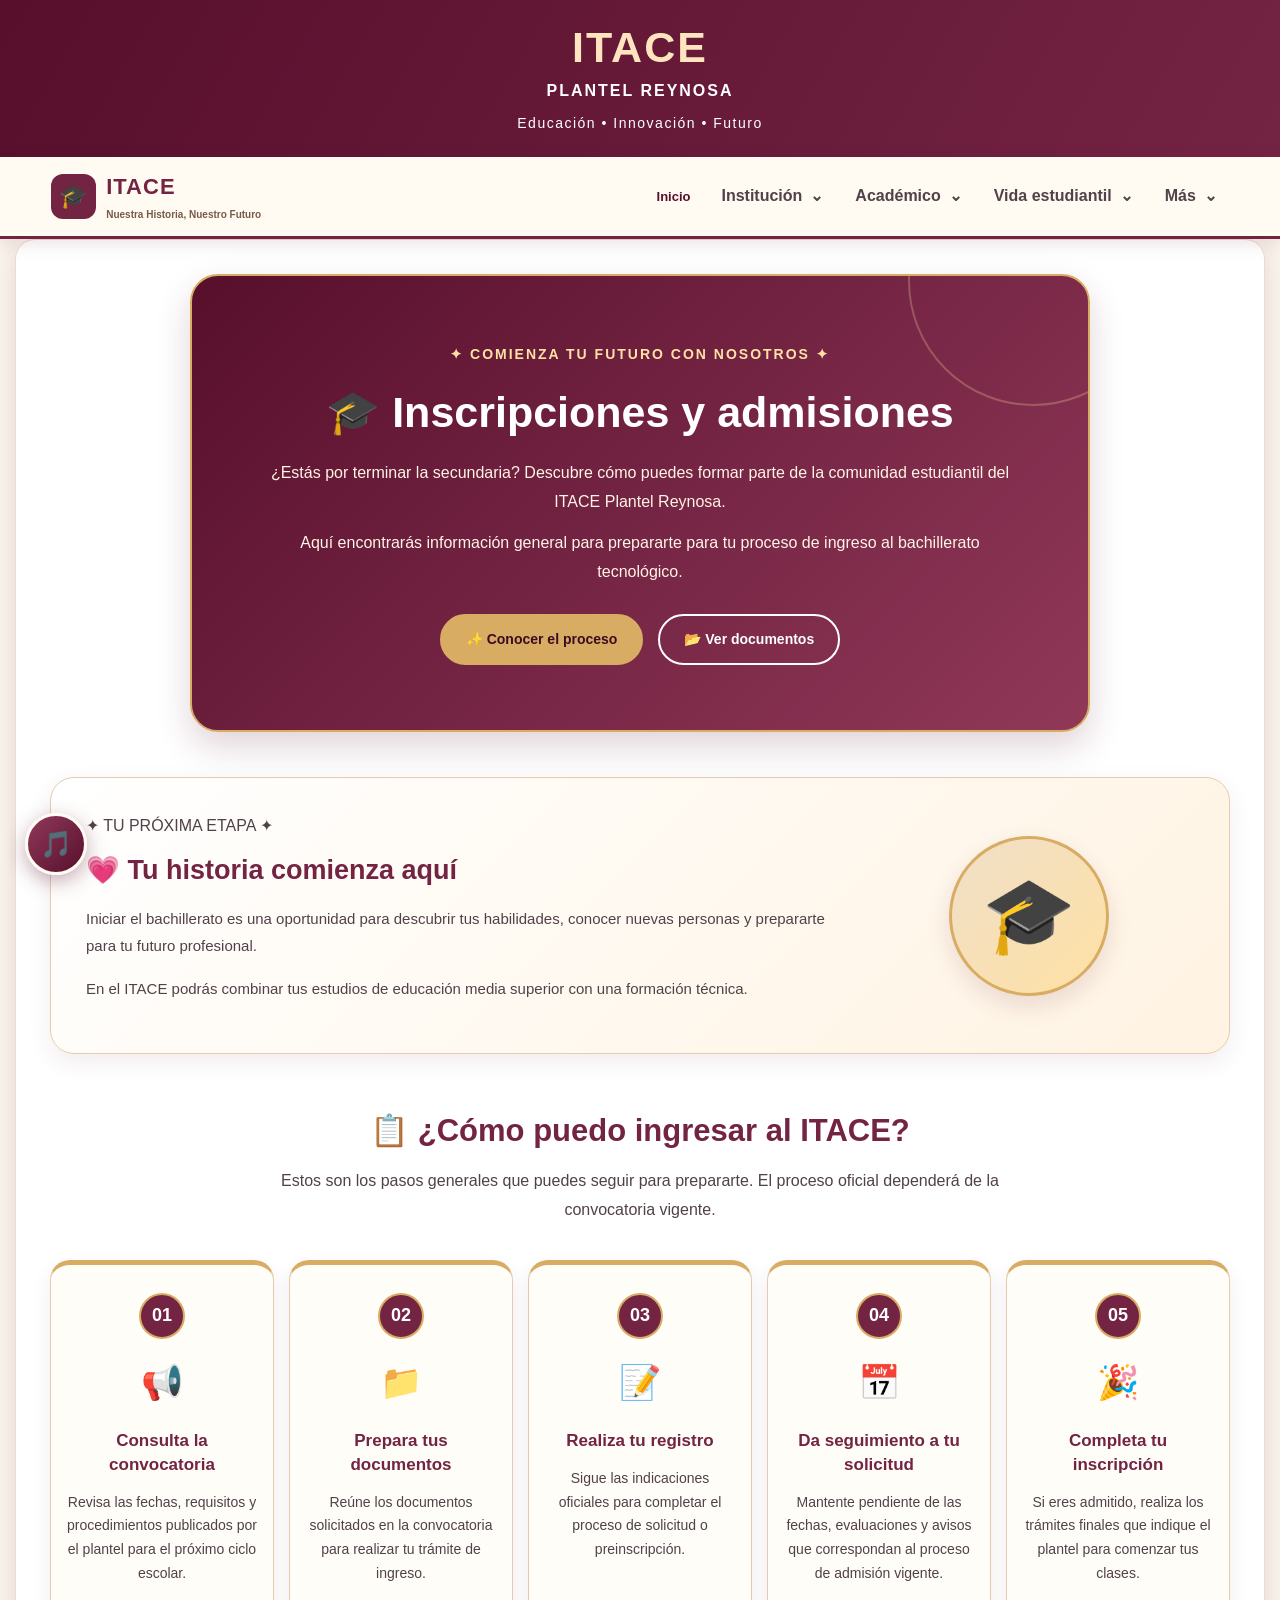
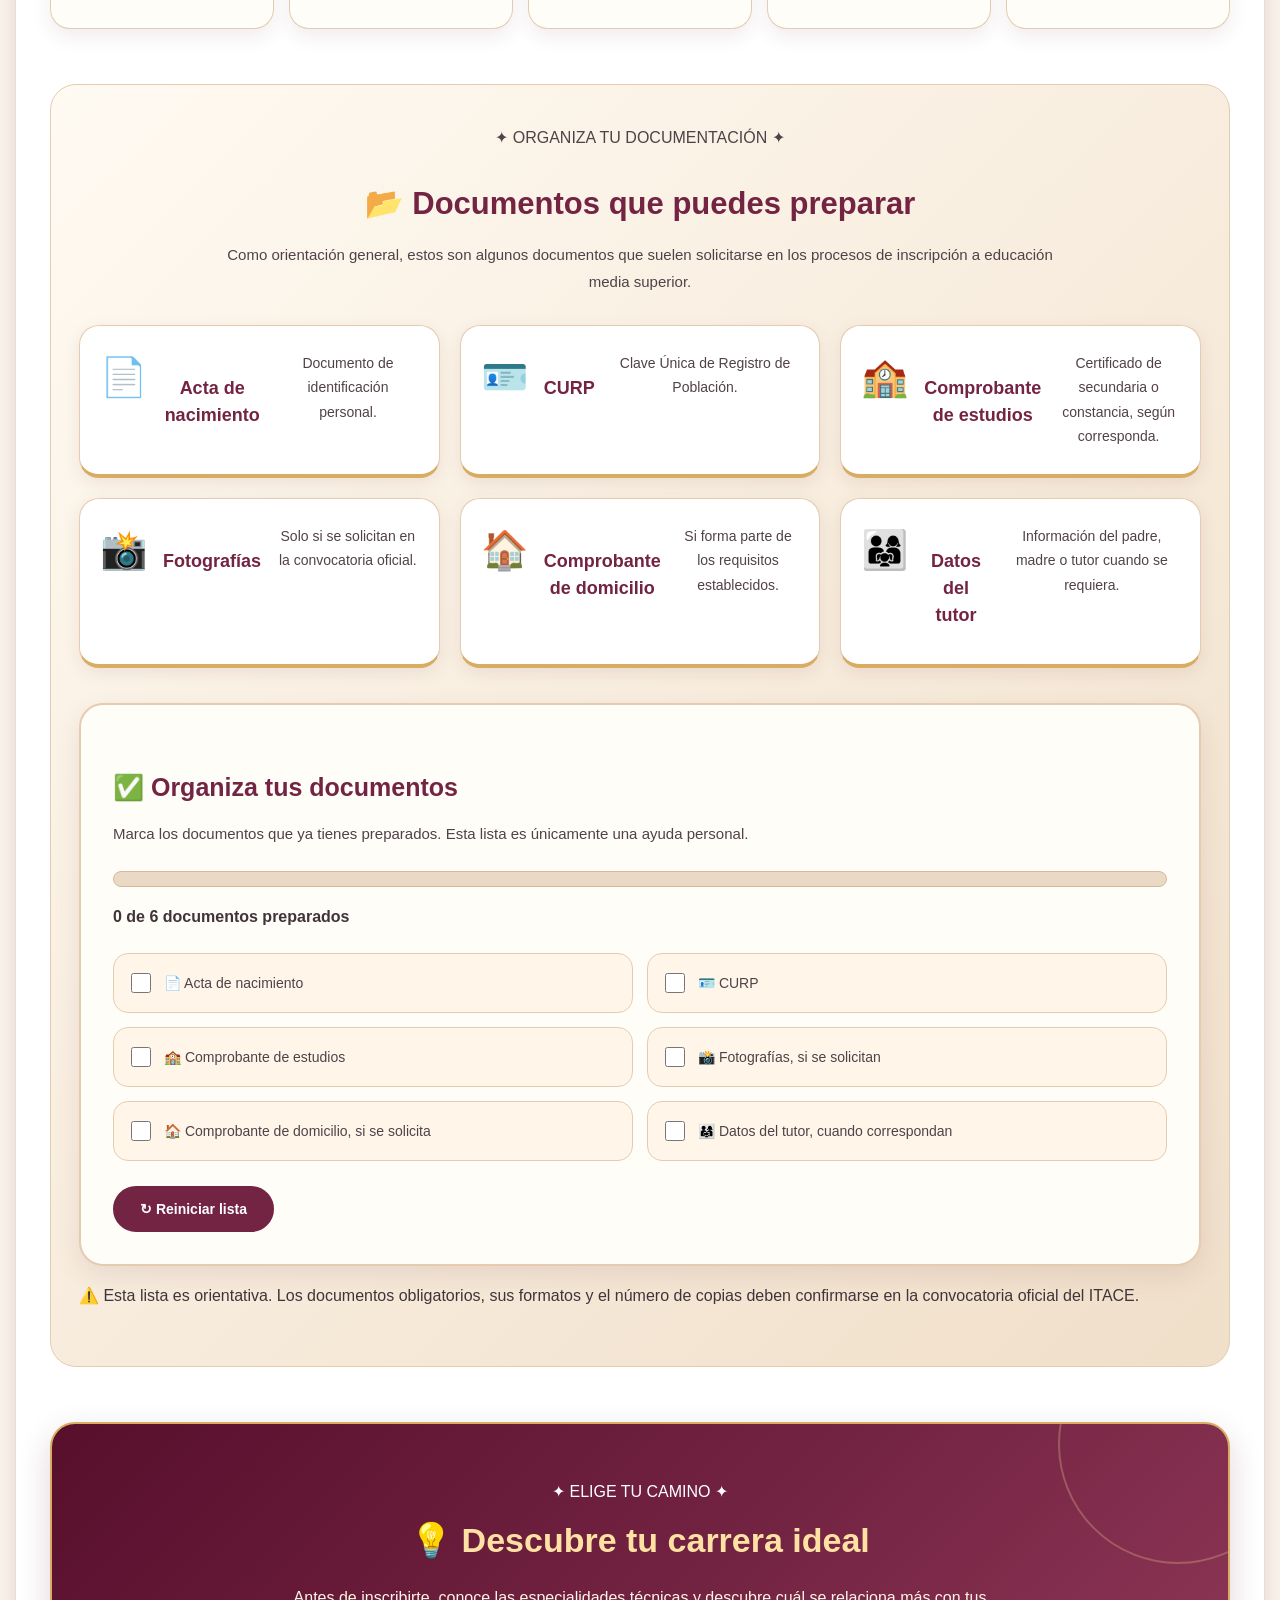
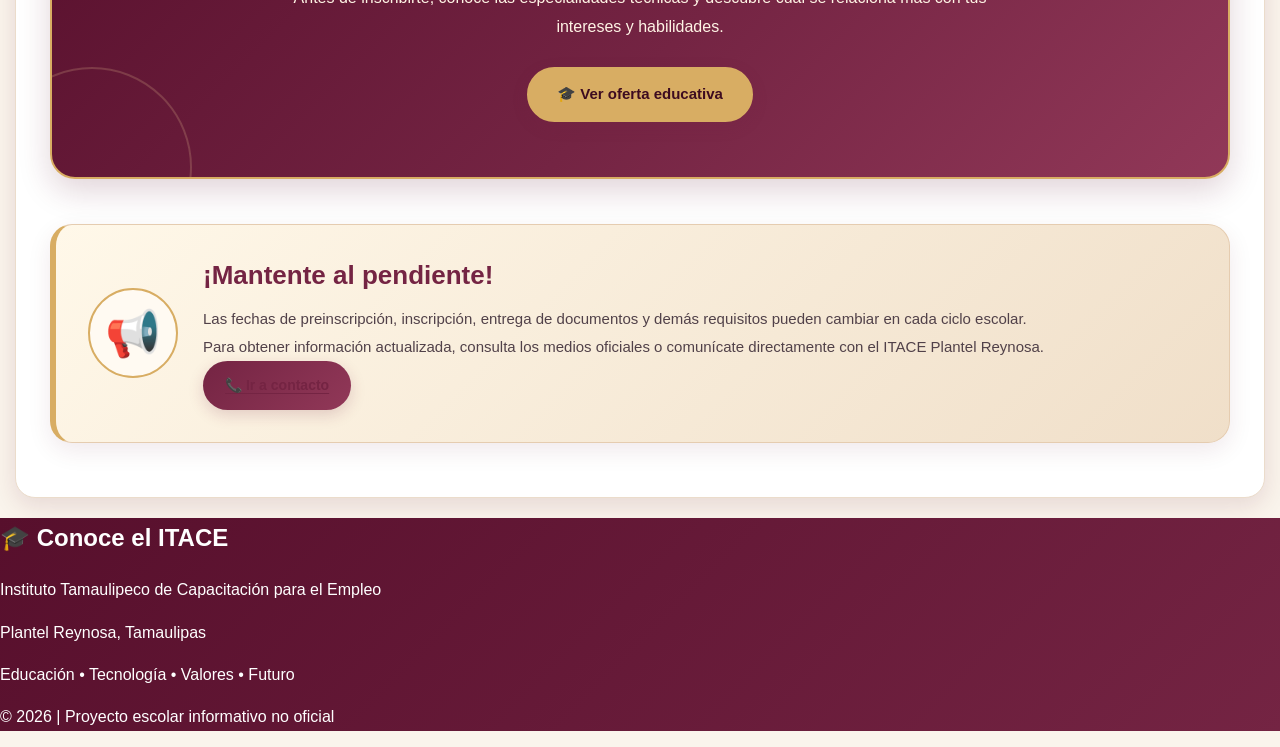
==== commit a547fad1: "Se reacomodo el menu a una mejor opcion para que no se vea tan amontonado, tambien se agregaron unos" ====
--- a/paginas/admisiones.html
+++ b/paginas/admisiones.html
@@ -33,20 +33,18 @@
      MENÚ DE NAVEGACIÓN
 ===================================== -->
 
-<nav class="menu-principal">
+
+    <!-- ENLACES DEL MENÚ -->
+
+<nav class="menu-principal" aria-label="Menú principal">
 
     <a href="../index.html#inicio" class="marca-itace">
-
         <span class="marca-icono">🎓</span>
-
         <span class="marca-texto">
             <strong>ITACE</strong>
             <small>Nuestra Historia, Nuestro Futuro</small>
         </span>
-
     </a>
-
-    <!-- BOTÓN PARA CELULARES -->
 
     <button
         class="menu-hamburguesa"
@@ -58,27 +56,72 @@
         ☰
     </button>
 
-    <!-- ENLACES DEL MENÚ -->
-
     <div class="enlaces-menu" id="enlacesMenu">
 
         <a href="../index.html#inicio">Inicio</a>
-        <a href="conocenos.html#historia">Historia</a>
-        <a href="identidad.html#identidad">Identidad</a>
-        <a href="oferta-educativa.html#carreras">Carreras</a>
-        <a href="docentes.html#docentes">Docentes</a>
-        <a href="proyectos.html#proyectos">Proyectos</a>
-        <a href="noticias.html#noticias">Noticias</a>
-        <a href="eventos.html#eventos">Eventos</a>
-        <a href="vida-estudiantil.html#beneficios">Beneficios</a>
-        <a href="vida-estudiantil.html#clubes">Clubes</a>
-        <a href="vida-estudiantil.html#cursos">Cursos</a>
-        <a href="galeria.html#galeria">Galería</a>
-        <a href="instalaciones.html#instalaciones">Instalaciones</a>
-        <a href="admisiones.html#inscripciones">Inscripciones</a>
-        <a href="preguntas.html#preguntas">Preguntas</a>
-        <a href="contacto.html#contacto">Contacto</a>
-    </div>
+
+        <!-- INSTITUCIÓN -->
+        <div class="menu-grupo">
+            <button class="menu-desplegable" type="button"
+                    aria-expanded="false">
+                Institución <span>⌄</span>
+            </button>
+
+            <div class="submenu-itace">
+                <a href="conocenos.html#historia">Historia</a>
+                <a href="identidad.html#identidad">Identidad</a>
+                <a href="instalaciones.html#instalaciones">Instalaciones</a>
+                <a href="contacto.html#contacto">Contacto</a>
+            </div>
+        </div>
+
+        <!-- ACADÉMICO -->
+        <div class="menu-grupo">
+            <button class="menu-desplegable" type="button"
+                    aria-expanded="false">
+                Académico <span>⌄</span>
+            </button>
+
+            <div class="submenu-itace">
+                <a href="oferta-educativa.html#carreras">Carreras</a>
+                <a href="docentes.html#docentes">Docentes</a>
+                <a href="proyectos.html#proyectos">Proyectos</a>
+            </div>
+        </div>
+
+        <!-- VIDA ESTUDIANTIL -->
+        <div class="menu-grupo">
+            <button class="menu-desplegable" type="button"
+                    aria-expanded="false">
+                Vida estudiantil <span>⌄</span>
+            </button>
+
+            <div class="submenu-itace">
+                <a href="vida-estudiantil.html#beneficios">Beneficios</a>
+                <a href="vida-estudiantil.html#clubes">Clubes</a>
+                <a href="vida-estudiantil.html#cursos">Cursos</a>
+                <a href="galeria.html#galeria">Galería</a>
+            </div>
+        </div>
+
+        <!-- MÁS -->
+        <div class="menu-grupo">
+            <button class="menu-desplegable" type="button"
+                    aria-expanded="false">
+                Más <span>⌄</span>
+            </button>
+
+            <div class="submenu-itace">
+                <a href="noticias.html#noticias">Noticias</a>
+                <a href="eventos.html#eventos">Eventos</a>
+                <a href="admisiones.html#inscripciones">Inscripciones</a>
+                <a href="preguntas.html#preguntas">Preguntas</a>
+            </div>
+        </div>
+
+    </div>
+</nav>
+
 
 </nav>
 
--- a/css/style.css
+++ b/css/style.css
@@ -108,6 +108,60 @@
     border-bottom: 3px solid var(--guinda);
     box-shadow: 0 4px 18px #570f2c1f;
 }
+
+/* =====================================
+   CORRECCIÓN DEL MENÚ ITACE
+===================================== */
+
+@media (min-width: 769px) {
+
+    .menu-principal {
+        display: flex;
+        align-items: center;
+        justify-content: space-between;
+        gap: 20px;
+        width: 100%;
+        max-width: 100%;
+        box-sizing: border-box;
+    }
+
+    .menu-principal .enlaces-menu {
+        display: flex;
+        flex-direction: row;
+        align-items: center;
+        justify-content: flex-end;
+        flex-wrap: nowrap;
+        gap: 8px;
+        width: auto;
+        min-width: 0;
+    }
+
+    .menu-principal .menu-grupo {
+        position: relative;
+        width: auto;
+        flex: 0 0 auto;
+    }
+
+    .menu-principal .menu-desplegable {
+        width: auto;
+        white-space: nowrap;
+        padding: 10px 12px;
+    }
+
+    .menu-principal .enlaces-menu > a {
+        white-space: nowrap;
+    }
+
+    .menu-principal .submenu-itace {
+        position: absolute;
+        top: 100%;
+        left: 0;
+        width: max-content;
+        min-width: 190px;
+        max-width: 260px;
+    }
+}
+
 /* ==========================================
    4. LOGOTIPO Y NOMBRE DEL PLANTEL
 ========================================== */
@@ -3474,65 +3528,319 @@
     }
 }
 
+
 /* ==========================================
    52. EVENTOS ESCOLARES
 ========================================== */
+
+/* BORDE SUPERIOR */
 
 #eventos,
 #eventos-escolares {
     border-top: 5px solid #742443;
 }
 
-.eventos-grid,
-.grid-eventos,
-.proximos-eventos-grid {
+/* ==========================================
+   PRESENTACIÓN DE EVENTOS
+========================================== */
+
+#eventos .eventos-presentacion {
+    display: flex;
+    align-items: center;
+    gap: 25px;
+    padding: 30px;
+    margin: 35px auto;
+    max-width: 1100px;
+
+    background: #fff8f1;
+    border: 2px solid #ead7bd;
+    border-radius: 22px;
+    box-shadow: 0 7px 20px rgba(87, 15, 44, 0.08);
+}
+
+#eventos .eventos-presentacion-icono {
+    font-size: 55px;
+    flex-shrink: 0;
+}
+
+#eventos .eventos-presentacion-texto h3 {
+    color: #742443;
+    font-size: 25px;
+    margin: 10px 0;
+}
+
+#eventos .eventos-presentacion-texto p {
+    color: #55464d;
+    font-size: 15px;
+    line-height: 1.7;
+    margin-bottom: 12px;
+}
+
+/* ==========================================
+   ENCABEZADO DE EVENTOS DESTACADOS
+========================================== */
+
+#eventos .eventos-destacados {
+    max-width: 1250px;
+    margin: 60px auto;
+}
+
+#eventos .eventos-destacados-encabezado {
+    text-align: center;
+    max-width: 850px;
+    margin: 0 auto 35px;
+}
+
+#eventos .eventos-destacados-encabezado span {
+    color: #a47736;
+    font-size: 13px;
+    font-weight: bold;
+    letter-spacing: 2px;
+}
+
+#eventos .eventos-destacados-encabezado h3 {
+    color: #742443;
+    font-size: clamp(25px, 3vw, 34px);
+    margin: 12px 0;
+}
+
+#eventos .eventos-destacados-encabezado p {
+    color: #65575e;
+    font-size: 16px;
+    line-height: 1.7;
+}
+
+/* ==========================================
+   CONTENEDOR DE LOS CUATRO EVENTOS
+========================================== */
+
+#eventos .eventos-grid-reales {
     display: grid;
-    grid-template-columns: repeat(3, minmax(0, 1fr));
-    gap: 20px;
-    margin-top: 25px;
-}
-
-.evento-card,
-.tarjeta-evento {
+    grid-template-columns: repeat(2, minmax(0, 1fr));
+    gap: 30px;
+    max-width: 1100px;
+    margin: 35px auto;
+    align-items: stretch;
+}
+
+/* ==========================================
+   TARJETAS DE EVENTOS
+========================================== */
+
+#eventos .eventos-grid-reales .evento-card {
     display: flex;
     flex-direction: column;
+    align-items: stretch;
+    gap: 0;
+
+    width: 100%;
     min-width: 0;
+    height: 100%;
+    padding: 0;
+    margin: 0;
+
+    background: #ffffff;
+    border: 1px solid #e8d8c9;
+    border-bottom: 4px solid #742443;
+    border-radius: 22px;
     overflow: hidden;
-    background: #fffdf8;
-    border: 1px solid #e6cfb3;
-    border-bottom: 4px solid #742443;
-    border-radius: 20px;
-    box-shadow: 0 7px 20px #570f2c1f;
-    transition: 0.3s ease;
-}
-
-.evento-card:hover,
-.tarjeta-evento:hover {
-    transform: translateY(-5px);
-    box-shadow: 0 12px 28px #570f2c30;
-}
-
-.evento-card img,
-.tarjeta-evento img {
+
+    text-align: left;
+    box-shadow: 0 8px 25px rgba(88, 24, 51, 0.12);
+
+    transition: transform 0.3s ease,
+                box-shadow 0.3s ease;
+}
+
+#eventos .eventos-grid-reales .evento-card:hover {
+    transform: translateY(-6px);
+    box-shadow: 0 15px 30px rgba(88, 24, 51, 0.20);
+}
+
+/* ==========================================
+   IMÁGENES DE LOS EVENTOS
+========================================== */
+
+#eventos .eventos-grid-reales .evento-imagen {
     display: block;
     width: 100%;
-    height: 215px;
+    height: 260px;
     object-fit: cover;
-}
-
-.evento-card h3,
-.tarjeta-evento h3 {
+    object-position: center;
+    flex-shrink: 0;
+}
+
+/* ==========================================
+   CONTENIDO DE LAS TARJETAS
+========================================== */
+
+#eventos .evento-contenido {
+    display: flex;
+    flex-direction: column;
+    align-items: stretch;
+    flex: 1;
+    gap: 0;
+    padding: 24px;
+}
+
+/* FECHAS */
+
+#eventos .evento-fecha {
+    display: inline-block;
+    align-self: flex-start;
+
+    background: #f5e9ed;
+    color: #742443;
+
+    border-radius: 25px;
+    padding: 8px 14px;
+    margin-bottom: 14px;
+
+    font-size: 13px;
+    font-weight: bold;
+}
+
+/* ICONOS */
+
+#eventos .eventos-grid-reales .evento-icono {
+    font-size: 30px;
+    line-height: 1.2;
+    margin: 0 0 12px;
+    padding: 0;
+}
+
+/* TÍTULOS */
+
+#eventos .eventos-grid-reales .evento-card h4 {
     color: #742443;
     font-size: 21px;
-}
-
-.evento-card p,
-.tarjeta-evento p {
-    color: #40343a;
+    line-height: 1.4;
+
+    margin: 0 0 16px;
+    padding: 0;
+    text-align: left;
+}
+
+/* DESCRIPCIONES */
+
+#eventos .eventos-grid-reales .evento-card p {
+    color: #574c51;
     font-size: 15px;
-    line-height: 1.7;
-}
-
+    line-height: 1.75;
+
+    margin: 0 0 13px;
+    padding: 0;
+    text-align: left;
+}
+
+/* ETIQUETAS */
+
+#eventos .eventos-grid-reales .evento-etiqueta {
+    display: inline-block;
+    align-self: flex-start;
+
+    margin: auto 0 18px;
+    padding: 8px 13px;
+
+    background: #fff1da;
+    color: #80561f;
+
+    border-radius: 20px;
+    font-size: 13px;
+    font-weight: bold;
+}
+
+/* ==========================================
+   BOTONES DE FACEBOOK
+========================================== */
+
+#eventos .evento-enlace {
+    display: block;
+    width: 100%;
+
+    background: #742443;
+    color: #ffffff;
+
+    border-radius: 25px;
+    padding: 14px 18px;
+
+    text-align: center;
+    text-decoration: none;
+    font-size: 14px;
+    font-weight: bold;
+
+    transition: background 0.3s ease;
+}
+
+#eventos .evento-enlace:hover {
+    background: #a43b60;
+    color: #ffffff;
+}
+
+#eventos .evento-enlace:focus-visible {
+    outline: 3px solid #c99a50;
+    outline-offset: 3px;
+}
+
+/* ==========================================
+   DISEÑO RESPONSIVO - TABLETAS
+========================================== */
+
+@media (max-width: 850px) {
+
+    #eventos .eventos-grid-reales {
+        grid-template-columns: repeat(2, minmax(0, 1fr));
+        gap: 18px;
+    }
+
+    #eventos .evento-imagen {
+        height: 210px;
+    }
+
+    #eventos .evento-contenido {
+        padding: 18px;
+    }
+
+}
+
+/* ==========================================
+   DISEÑO RESPONSIVO - CELULARES
+========================================== */
+
+@media (max-width: 650px) {
+
+    #eventos .eventos-presentacion {
+        flex-direction: column;
+        text-align: center;
+        padding: 22px;
+    }
+
+    #eventos .eventos-presentacion-icono {
+        font-size: 45px;
+    }
+
+    #eventos .eventos-destacados {
+        margin: 40px auto;
+    }
+
+    #eventos .eventos-grid-reales {
+        grid-template-columns: 1fr;
+        gap: 25px;
+    }
+
+    #eventos .evento-imagen {
+        height: 230px;
+    }
+
+    #eventos .evento-contenido {
+        padding: 20px;
+    }
+
+    #eventos .eventos-grid-reales .evento-card h4 {
+        font-size: 19px;
+    }
+
+}
 /* ==========================================
    53. DISEÑO RESPONSIVO
 ========================================== */
@@ -3765,6 +4073,421 @@
     background: #742443;
     color: white;
     border-color: #742443;
+}
+        /* =====================================
+           GALERÍA ITACE
+        ===================================== */
+
+        .album-itace {
+            padding: 65px 5%;
+            background: linear-gradient(
+                180deg,
+                #fff8fb,
+                #ffeef5,
+                #fff9fc
+            );
+        }
+
+        .album-encabezado {
+            text-align: center;
+            max-width: 850px;
+            margin: 0 auto 35px;
+        }
+
+        .album-etiqueta {
+            display: inline-block;
+            color: #b64d7c;
+            font-size: 14px;
+            font-weight: bold;
+            letter-spacing: 2px;
+            margin-bottom: 15px;
+        }
+
+        .album-encabezado h1 {
+            color: #8d315d;
+            font-size: clamp(28px, 4vw, 44px);
+            margin-bottom: 18px;
+        }
+
+        .album-encabezado p {
+            color: #76586b;
+            line-height: 1.8;
+            font-size: 16px;
+        }
+
+        .album-decoracion {
+            color: #d66d9c;
+            font-size: 25px;
+            margin-top: 20px;
+        }
+
+        /* FILTROS */
+
+        .album-filtros {
+            display: flex;
+            justify-content: center;
+            flex-wrap: wrap;
+            gap: 12px;
+            margin-bottom: 35px;
+        }
+
+        .filtro-album {
+            border: 2px solid #e6a5c4;
+            border-radius: 30px;
+            background: white;
+            color: #8d315d;
+            padding: 11px 22px;
+            font-weight: bold;
+            cursor: pointer;
+            transition: 0.3s;
+        }
+
+        .filtro-album:hover,
+        .filtro-album.activo {
+            background: #b8497d;
+            border-color: #b8497d;
+            color: white;
+            transform: translateY(-2px);
+        }
+
+        /* GALERÍA */
+
+        .album-itace .album-galeria {
+            display: grid;
+            grid-template-columns: repeat(4, minmax(0, 1fr));
+            gap: 22px;
+            max-width: 1400px;
+            margin: auto;
+        }
+
+        .album-itace .album-foto {
+            min-width: 0;
+            margin: 0;
+            border-radius: 20px;
+            overflow: hidden;
+            background: white;
+            box-shadow: 0 7px 22px #7e2f571f;
+            transition: 0.3s;
+        }
+
+        .album-itace .album-foto:hover {
+            transform: translateY(-6px);
+            box-shadow: 0 14px 30px #7e2f5733;
+        }
+
+        .album-itace .album-abrir {
+            display: block;
+            width: 100%;
+            padding: 0;
+            border: 0;
+            background: #fce4ee;
+            cursor: zoom-in;
+            overflow: hidden;
+        }
+
+        .album-itace .album-abrir img {
+            display: block;
+            width: 100%;
+            height: 205px;
+            object-fit: cover;
+            transition: transform 0.4s;
+        }
+
+        .album-itace .album-foto:hover img {
+            transform: scale(1.07);
+        }
+
+        .album-itace .album-foto figcaption {
+            padding: 17px;
+        }
+
+        .album-itace .album-foto figcaption span {
+            color: #b8497d;
+            font-size: 12px;
+            font-weight: bold;
+        }
+
+        .album-itace .album-foto figcaption h3 {
+            color: #813657;
+            margin: 8px 0;
+            font-size: 17px;
+        }
+
+        .album-itace .album-foto figcaption p {
+            color: #806b77;
+            font-size: 13px;
+            line-height: 1.5;
+        }
+
+        /* VER MÁS */
+
+        .album-acciones {
+            text-align: center;
+            margin-top: 35px;
+        }
+
+        .album-ver-mas {
+            padding: 14px 30px;
+            border: none;
+            border-radius: 30px;
+            background: #b8497d;
+            color: white;
+            font-size: 15px;
+            font-weight: bold;
+            cursor: pointer;
+            transition: 0.3s;
+        }
+
+        .album-ver-mas:hover {
+            background: #8d315d;
+            transform: translateY(-3px);
+        }
+
+        .album-vacio,
+        .album-indicacion {
+            text-align: center;
+            margin-top: 25px;
+            color: #995675;
+        }
+
+        /* VENTANA DE FOTOGRAFÍA */
+
+        #albumModal {
+            position: fixed;
+            inset: 0;
+            z-index: 99999;
+            background: rgba(32, 13, 29, 0.90);
+            display: flex;
+            align-items: center;
+            justify-content: center;
+            padding: 20px;
+        }
+
+        #albumModal .album-modal-contenido {
+            position: relative;
+            width: min(900px, 100%);
+            max-height: 95vh;
+            overflow-y: auto;
+            padding: 25px;
+            border-radius: 22px;
+            background: #fff7fb;
+            text-align: center;
+        }
+
+        #albumModal .album-cerrar {
+            position: absolute;
+            top: 10px;
+            right: 13px;
+            z-index: 2;
+            width: 40px;
+            height: 40px;
+            border: none;
+            border-radius: 50%;
+            background: #b8497d;
+            color: white;
+            font-size: 22px;
+            cursor: pointer;
+        }
+
+        #albumModal .album-modal-imagen {
+            display: flex;
+            align-items: center;
+            justify-content: space-between;
+            gap: 12px;
+            margin-top: 35px;
+        }
+
+        #albumModal #albumImagenGrande {
+            width: min(700px, 100%);
+            max-width: calc(100% - 100px);
+            max-height: 65vh;
+            object-fit: contain;
+            border-radius: 14px;
+        }
+
+        #albumModal .album-flecha {
+            flex-shrink: 0;
+            width: 42px;
+            height: 42px;
+            border: none;
+            border-radius: 50%;
+            background: #b8497d;
+            color: white;
+            font-size: 22px;
+            cursor: pointer;
+        }
+
+        #albumModal h3 {
+            margin-top: 18px;
+            color: #813657;
+        }
+
+        #albumModal p {
+            margin: 8px 0;
+            color: #806b77;
+        }
+
+        #albumContador {
+            color: #b8497d;
+            font-weight: bold;
+        }
+
+        /* ELEMENTOS OCULTOS */
+
+        .album-itace .album-foto[hidden],
+        #albumVacio[hidden],
+        #albumVerMas[hidden],
+        #albumModal[hidden] {
+            display: none !important;
+        }
+
+        /* TABLETAS */
+
+        @media (max-width: 1050px) {
+            .album-itace .album-galeria {
+                grid-template-columns: repeat(3, minmax(0, 1fr));
+            }
+        }
+
+        @media (max-width: 800px) {
+            .album-itace .album-galeria {
+                grid-template-columns: repeat(2, minmax(0, 1fr));
+            }
+        }
+
+        /* CELULARES */
+
+        @media (max-width: 550px) {
+            .album-itace {
+                padding: 40px 15px;
+            }
+
+            .album-itace .album-galeria {
+                grid-template-columns: 1fr;
+                gap: 20px;
+            }
+
+            .album-itace .album-abrir img {
+                height: 240px;
+            }
+
+            .filtro-album {
+                padding: 9px 14px;
+                font-size: 13px;
+            }
+
+            #albumModal {
+                padding: 10px;
+            }
+
+            #albumModal .album-modal-contenido {
+                padding: 15px;
+            }
+
+            #albumModal .album-flecha {
+                width: 34px;
+                height: 34px;
+                font-size: 17px;
+            }
+
+            #albumModal #albumImagenGrande {
+                max-width: calc(100% - 80px);
+            }
+        }
+  
+/* =====================================
+   GALERÍA DE VIDEOS ITACE
+===================================== */
+
+.galeria-videos {
+    margin: 70px auto 20px;
+    max-width: 1400px;
+}
+
+.videos-encabezado {
+    text-align: center;
+    margin-bottom: 35px;
+}
+
+.videos-encabezado h2 {
+    color: #8d315d;
+    font-size: clamp(25px, 4vw, 36px);
+    margin-bottom: 15px;
+}
+
+.videos-encabezado p {
+    color: #76586b;
+    line-height: 1.7;
+}
+
+.videos-grid {
+    display: grid;
+    grid-template-columns: repeat(3, minmax(0, 1fr));
+    gap: 25px;
+}
+
+.video-tarjeta {
+    background: white;
+    border-radius: 20px;
+    overflow: hidden;
+    box-shadow: 0 7px 22px rgba(126, 47, 87, 0.12);
+    transition: transform 0.3s, box-shadow 0.3s;
+}
+
+.video-tarjeta:hover {
+    transform: translateY(-6px);
+    box-shadow: 0 14px 30px rgba(126, 47, 87, 0.20);
+}
+
+.video-tarjeta video {
+    display: block;
+    width: 100%;
+    aspect-ratio: 16 / 9;
+    object-fit: contain;
+    background: #23141e;
+}
+
+.video-informacion {
+    padding: 20px;
+}
+
+.video-informacion span {
+    color: #b8497d;
+    font-size: 12px;
+    font-weight: bold;
+}
+
+.video-informacion h3 {
+    color: #813657;
+    margin: 10px 0;
+    font-size: 18px;
+}
+
+.video-informacion p {
+    color: #806b77;
+    font-size: 14px;
+    line-height: 1.6;
+}
+
+/* TABLETAS */
+
+@media (max-width: 900px) {
+    .videos-grid {
+        grid-template-columns: repeat(2, minmax(0, 1fr));
+    }
+}
+
+/* CELULARES */
+
+@media (max-width: 600px) {
+    .galeria-videos {
+        margin-top: 50px;
+    }
+
+    .videos-grid {
+        grid-template-columns: 1fr;
+        gap: 20px;
+    }
 }
 
 /* ==========================================
@@ -18249,3 +18972,107 @@
         font-size: 18px;
     }
 }
+
+/* =====================================
+   MENÚ ITACE DESPLEGABLE POR CLIC
+===================================== */
+
+.menu-principal {
+    overflow: visible;
+}
+
+.menu-principal .enlaces-menu {
+    align-items: center;
+}
+
+.menu-grupo {
+    position: relative;
+}
+
+.menu-desplegable {
+    display: flex;
+    align-items: center;
+    justify-content: space-between;
+    gap: 8px;
+    padding: 12px 14px;
+    border: none;
+    border-radius: 8px;
+    background: transparent;
+    color: inherit;
+    font: inherit;
+    font-weight: bold;
+    cursor: pointer;
+    transition: background 0.3s;
+}
+
+.menu-desplegable:hover,
+.menu-grupo.abierto > .menu-desplegable {
+    background: #a8476e;
+    color: white;
+}
+
+.menu-desplegable span {
+    transition: transform 0.3s;
+}
+
+.menu-grupo.abierto > .menu-desplegable span {
+    transform: rotate(180deg);
+}
+
+.submenu-itace {
+    display: none;
+    position: absolute;
+    top: 100%;
+    left: 0;
+    z-index: 1100;
+    min-width: 210px;
+    padding: 8px;
+    border-radius: 12px;
+    background: #fffafc;
+    box-shadow: 0 10px 25px rgba(0, 0, 0, 0.16);
+}
+
+.menu-grupo.abierto > .submenu-itace {
+    display: flex;
+    flex-direction: column;
+}
+
+.menu-principal .submenu-itace a {
+    display: block;
+    padding: 11px 14px;
+    border-radius: 7px;
+    color: #742443;
+    text-decoration: none;
+}
+
+.menu-principal .submenu-itace a:hover {
+    background: #f8e4ee;
+    color: #742443;
+}
+
+/* MENÚ EN CELULARES */
+
+@media (max-width: 768px) {
+
+    .menu-principal .enlaces-menu {
+        align-items: stretch;
+    }
+
+    .menu-grupo {
+        width: 100%;
+    }
+
+    .menu-desplegable {
+        width: 100%;
+        text-align: left;
+    }
+
+    .submenu-itace {
+        position: static;
+        width: 100%;
+        min-width: 0;
+        margin: 4px 0 8px;
+        background: #fff1f7;
+        box-shadow: none;
+    }
+}
